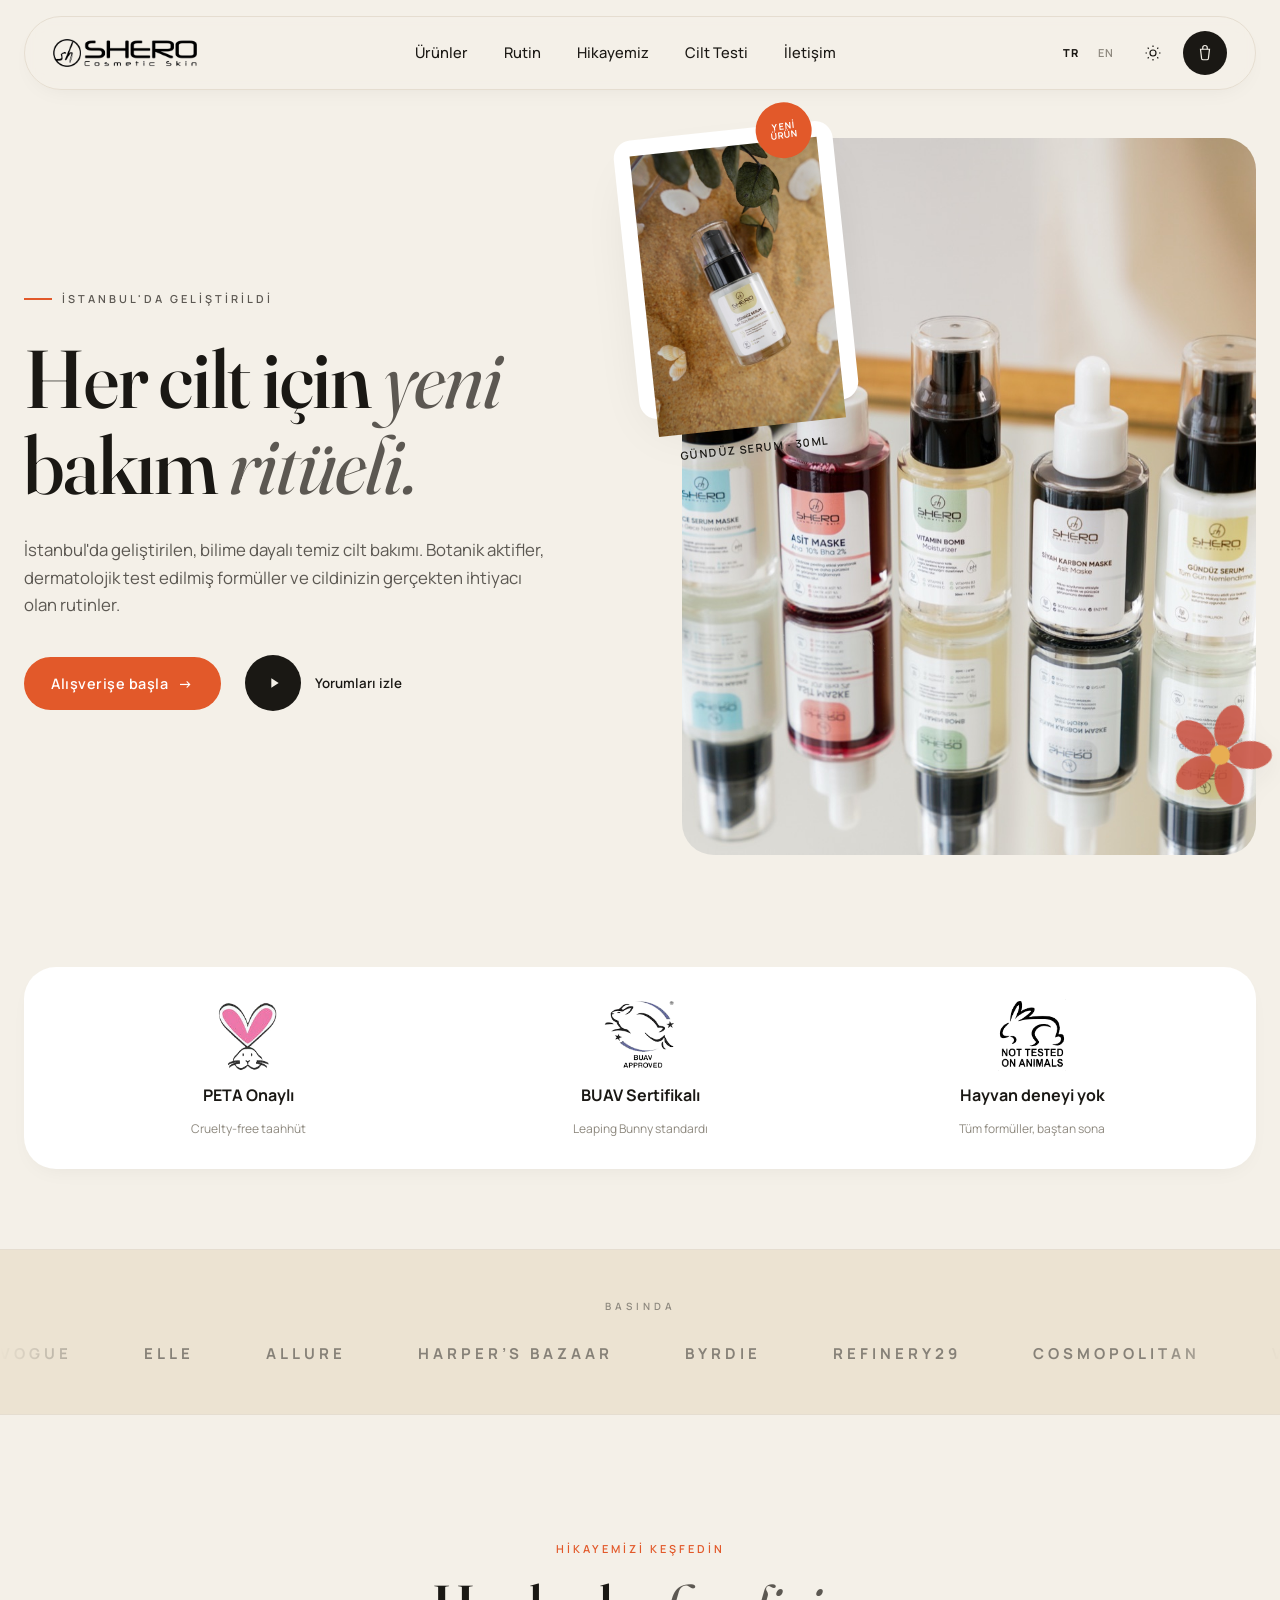
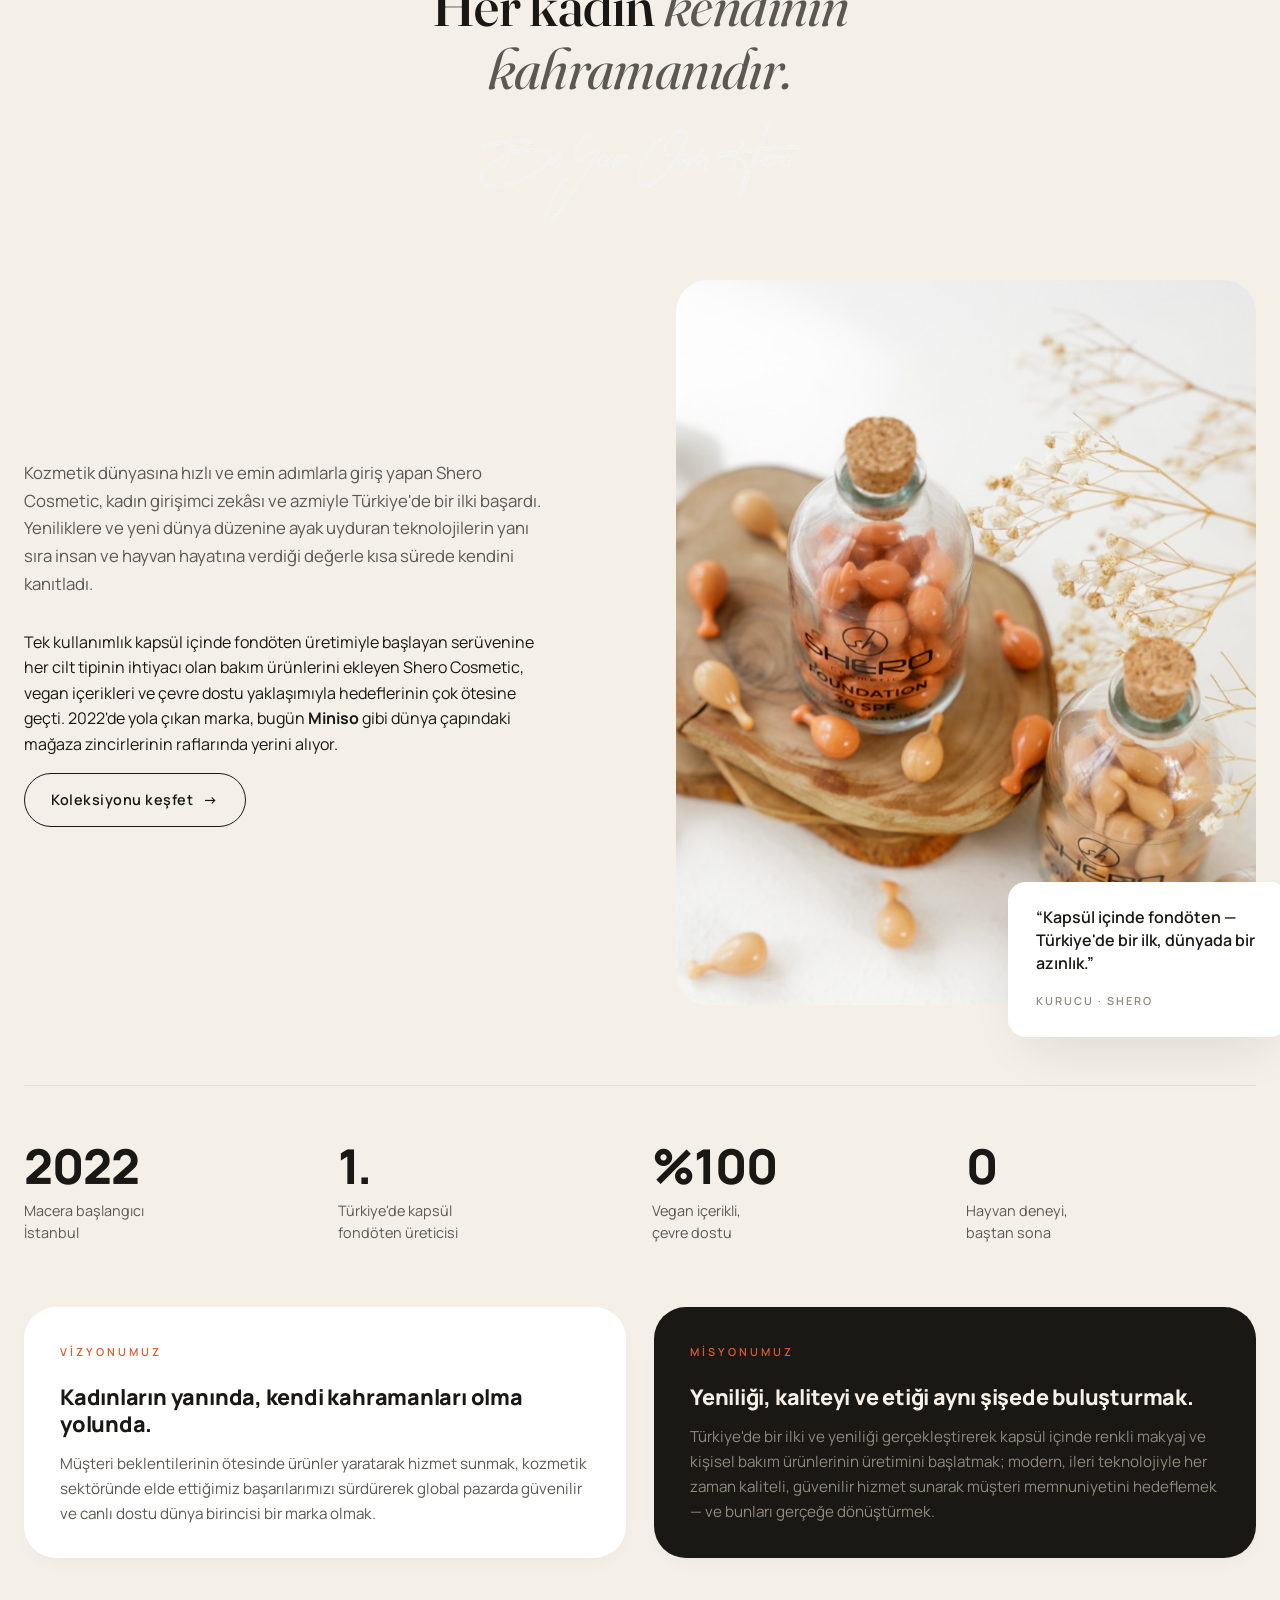
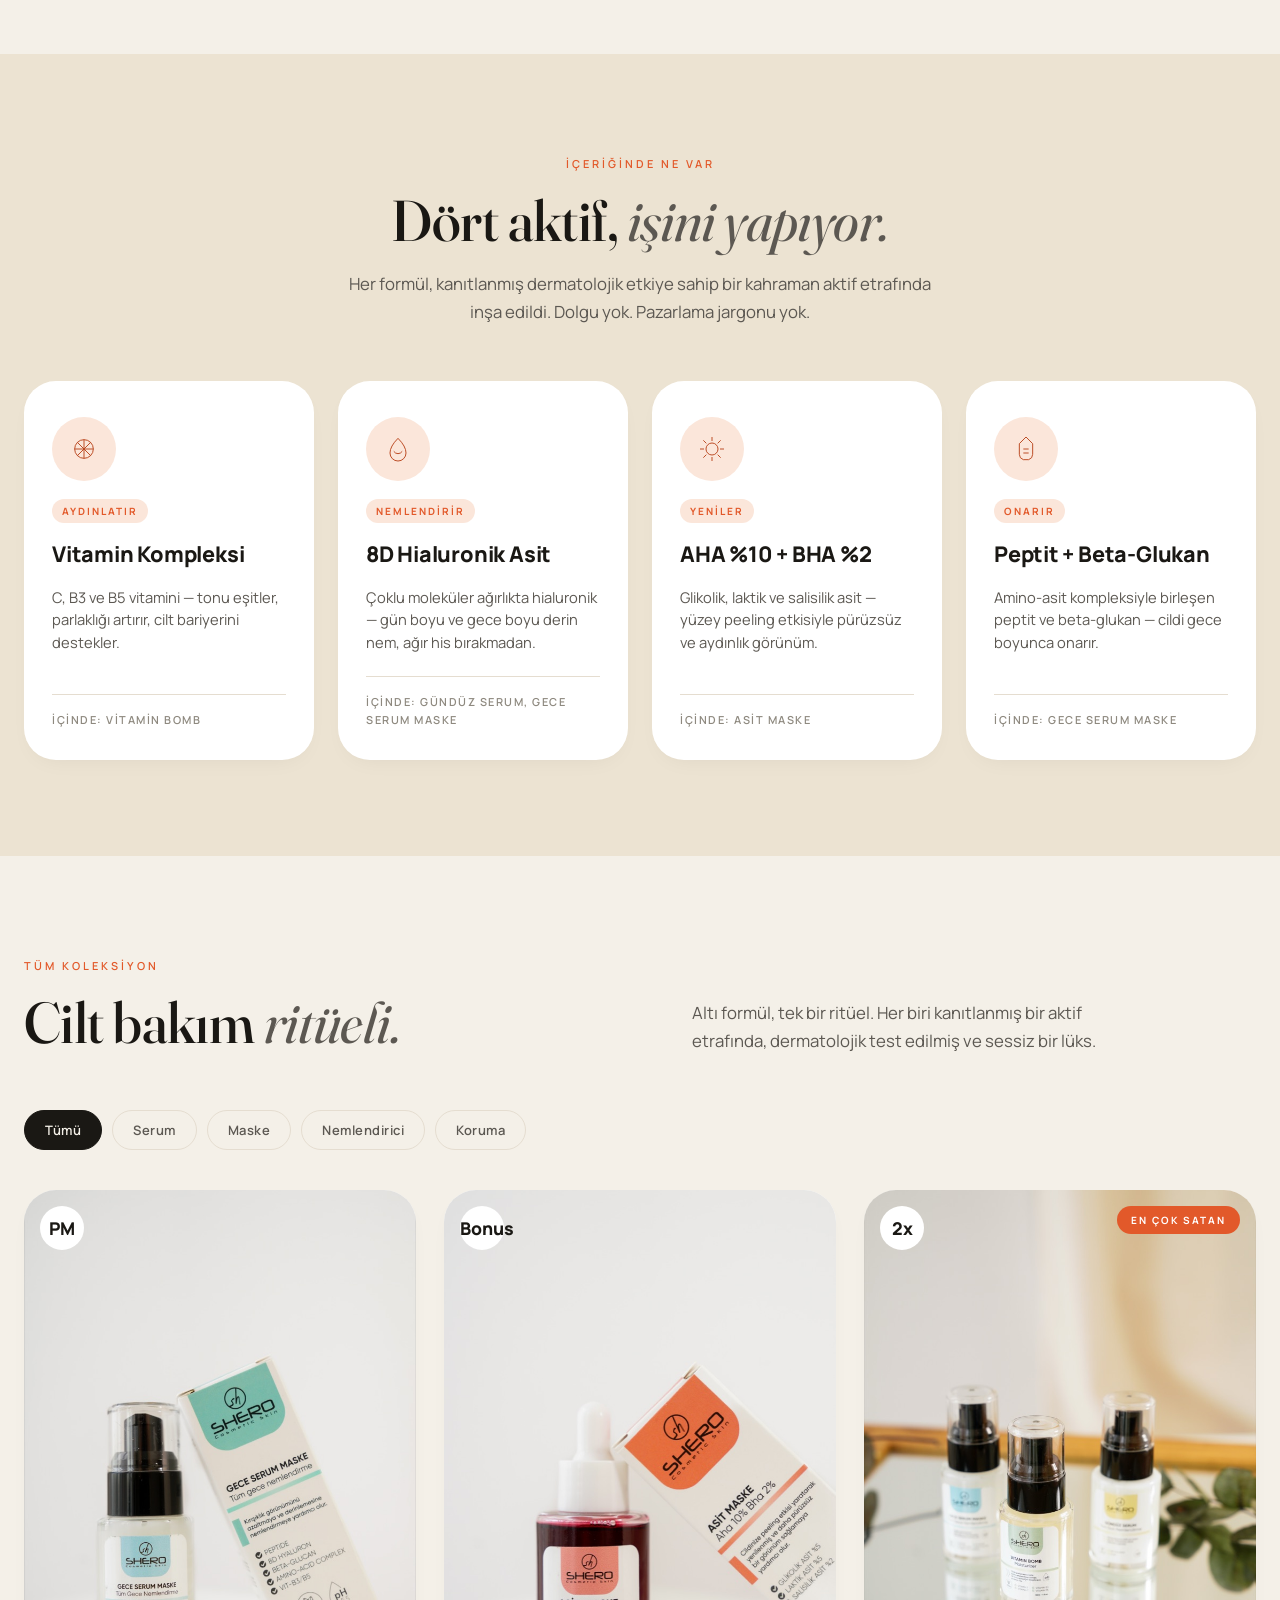
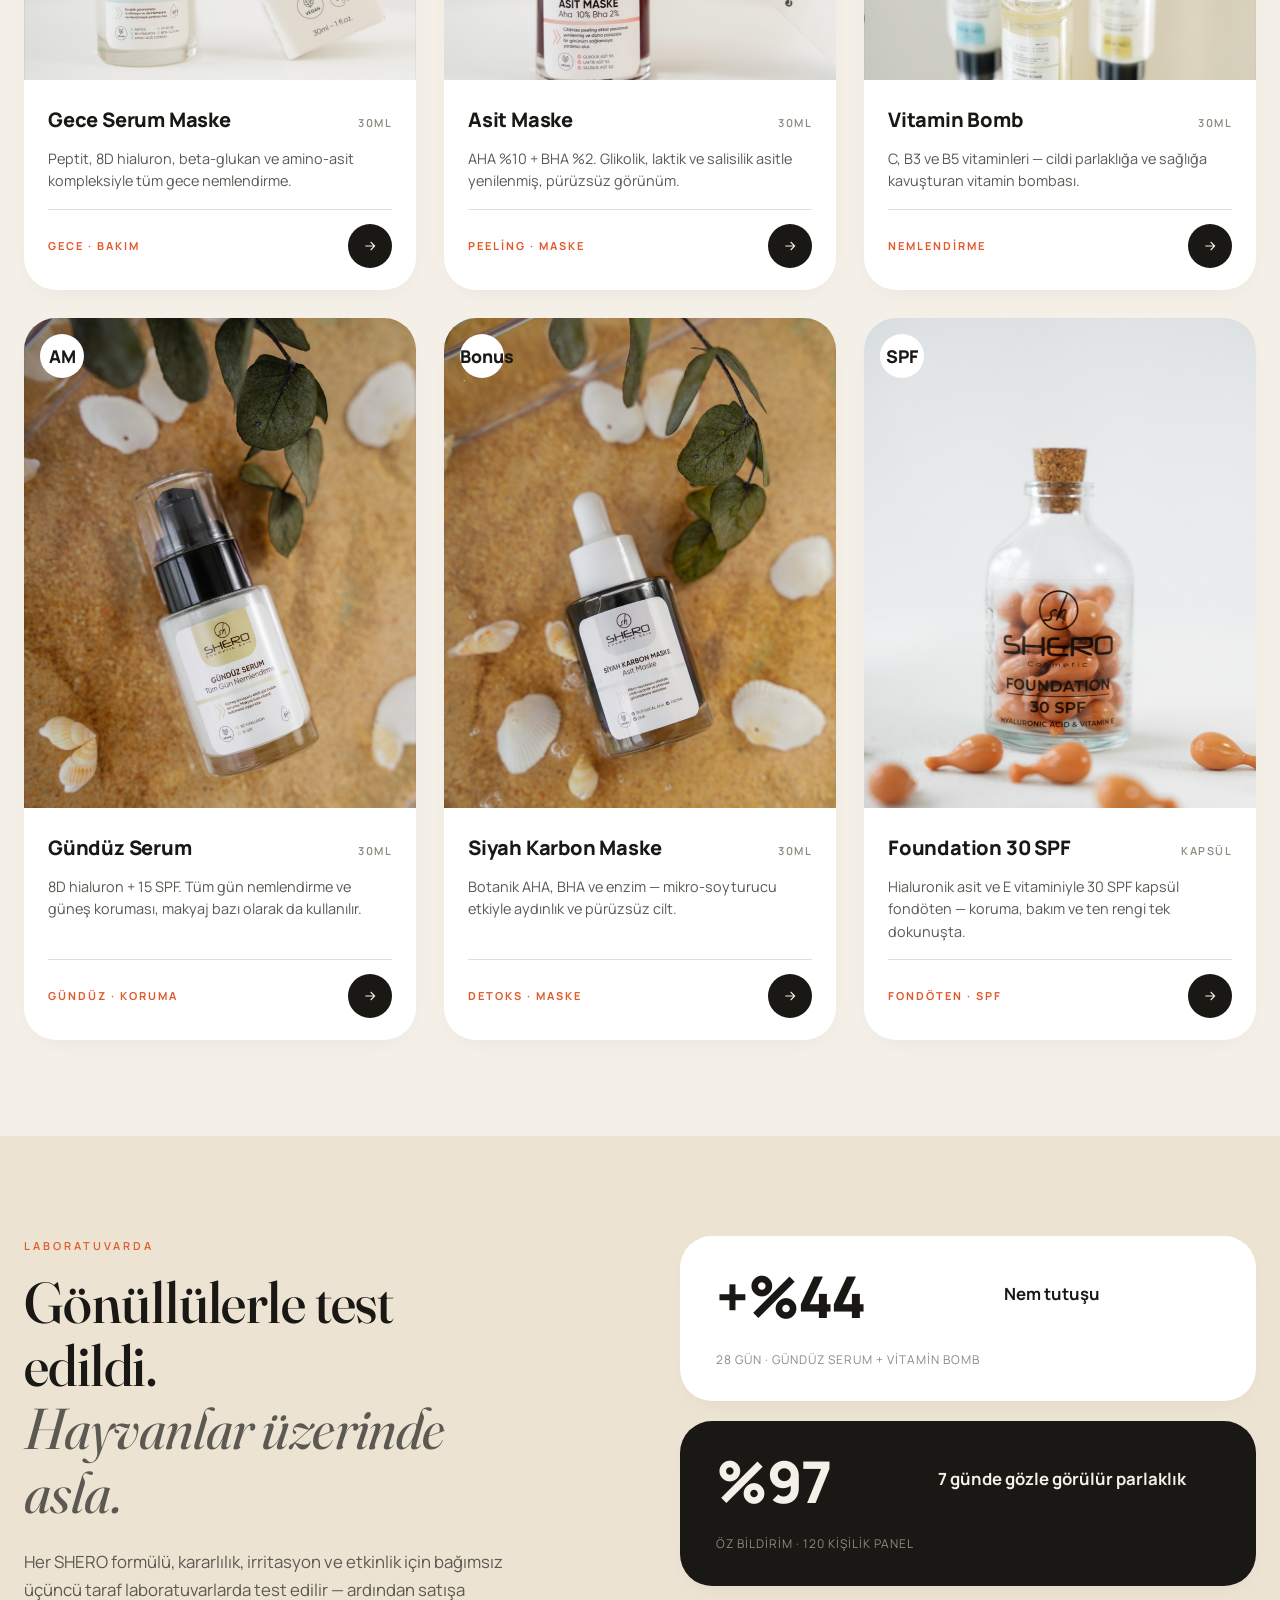
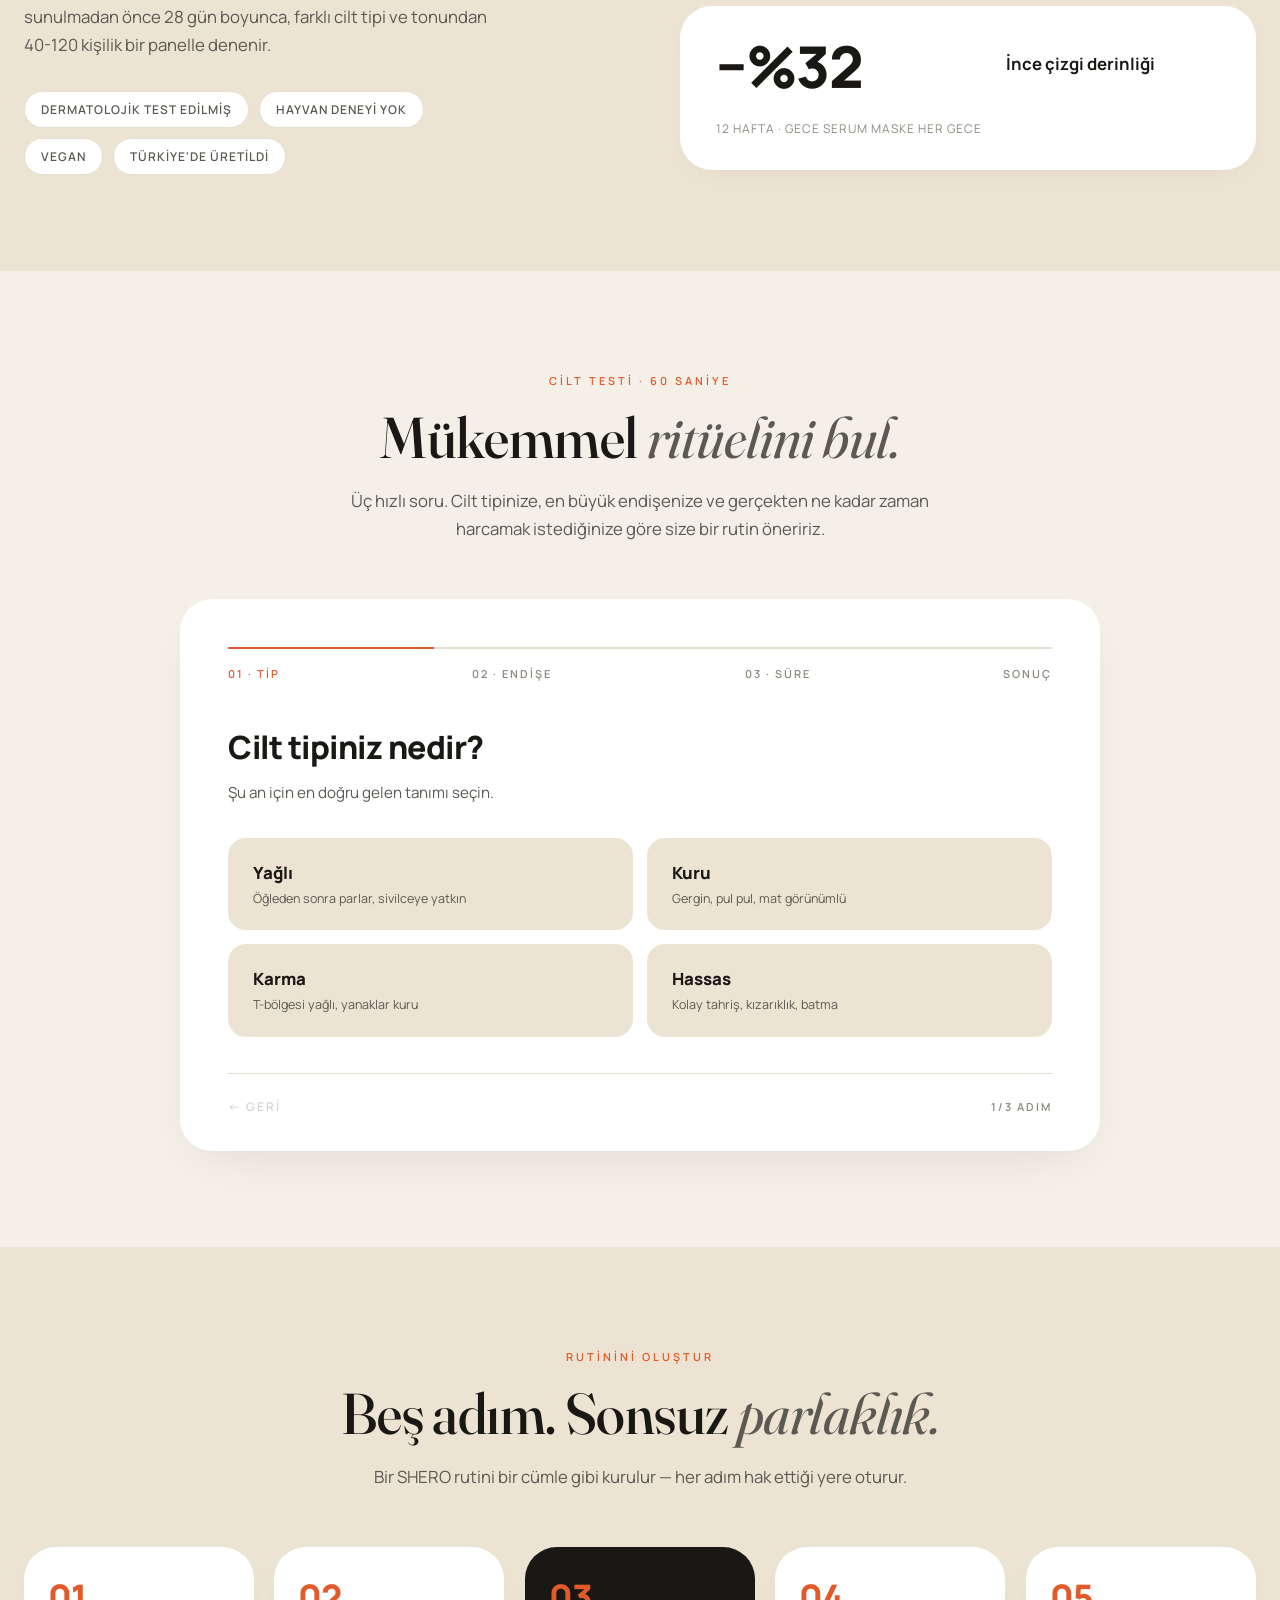
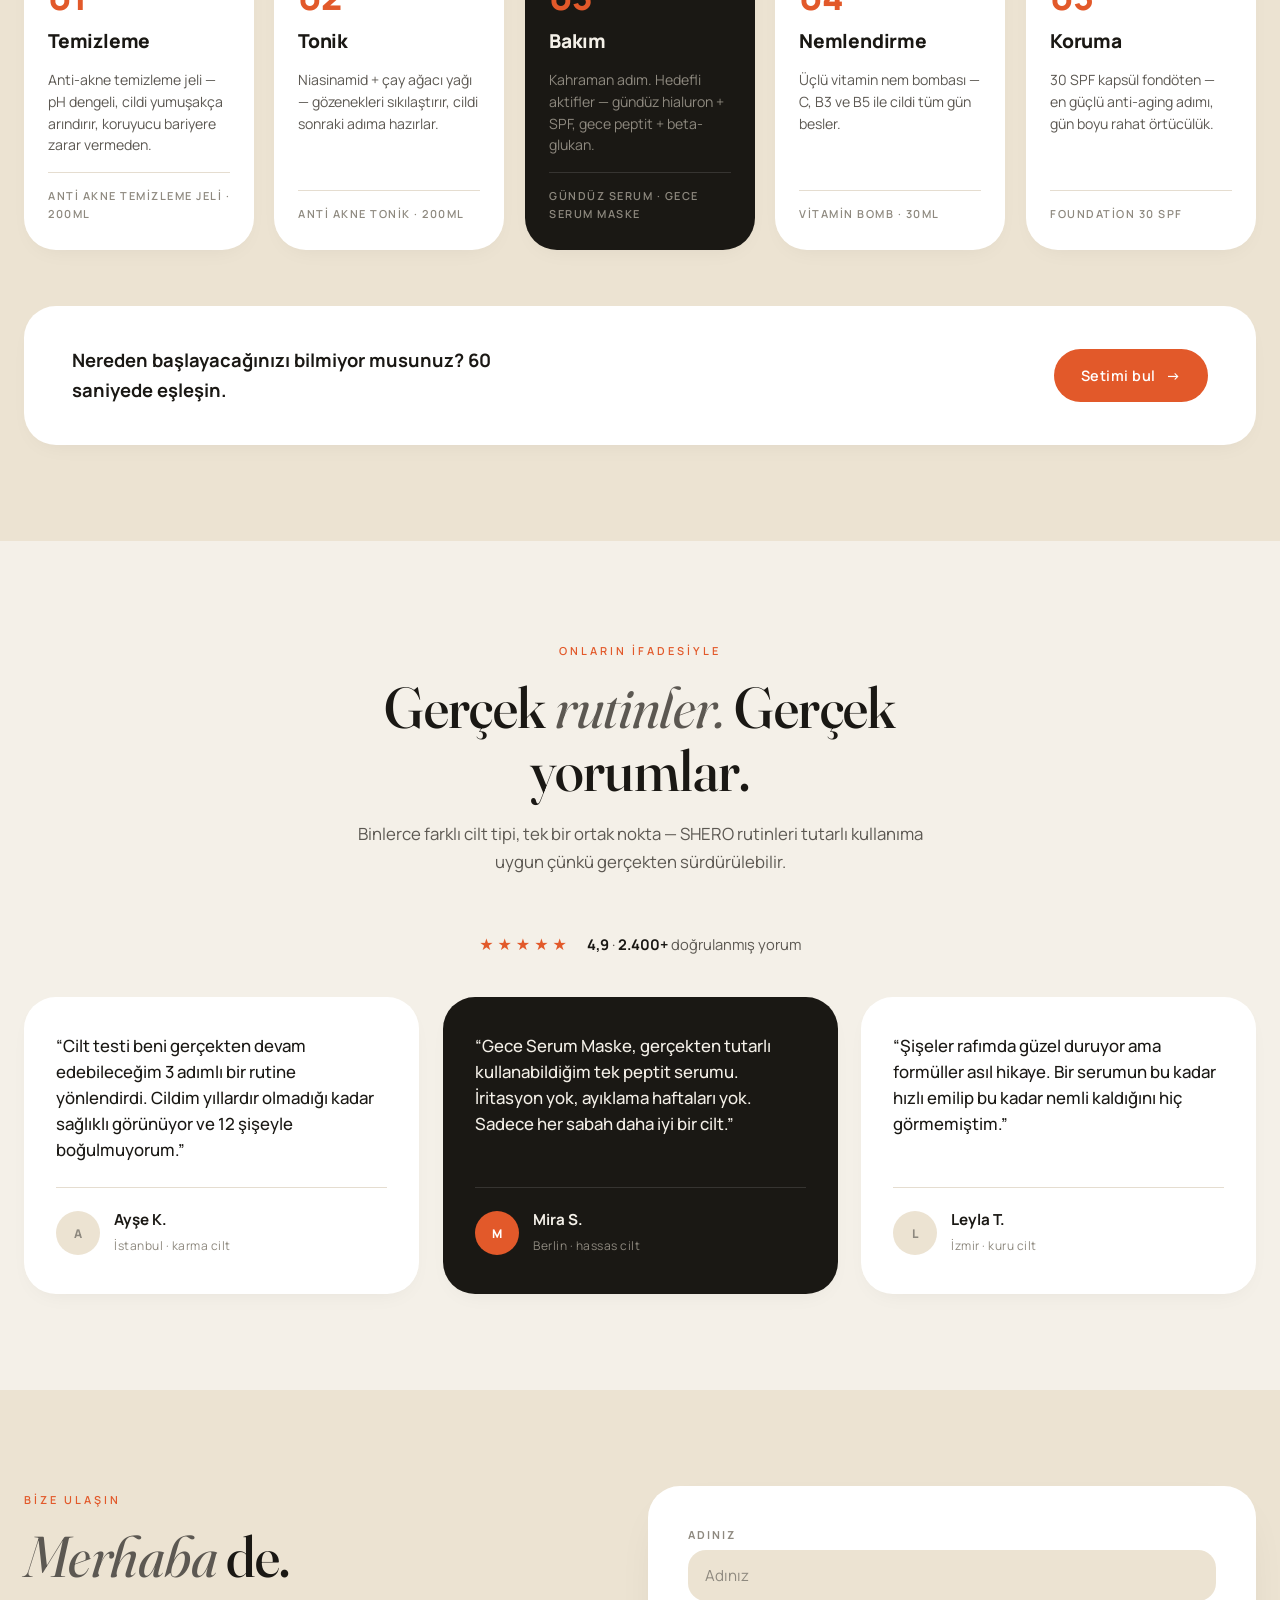
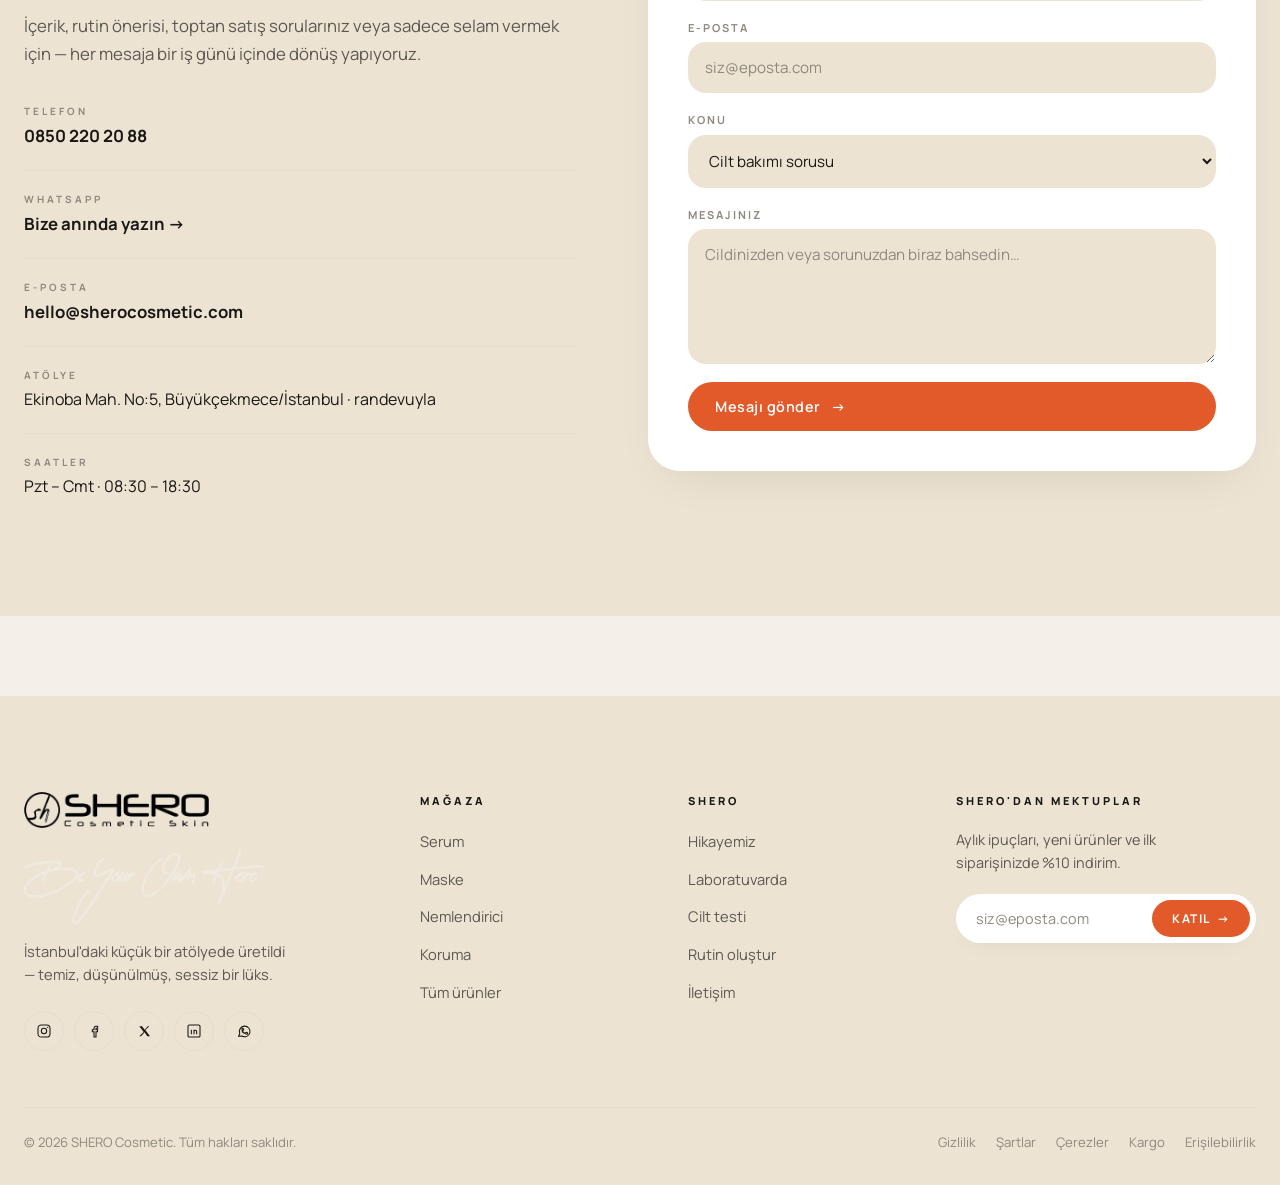
==== index.html @ 99aacba1 "Address + hours: Ekinoba Mah. studio, Mon–Sat 08:30–18:30 Owner supplied the real studio address and" ====
<!DOCTYPE html>
<html lang="tr">
<head>
<meta charset="UTF-8" />
<meta name="viewport" content="width=device-width, initial-scale=1.0" />
<meta name="theme-color" content="#F4F0E8" />
<title>SHERO Cosmetic — Her cilt için bakım ritüeli</title>
<meta name="description" content="SHERO Cosmetic — İstanbul'da geliştirilen, bilime dayalı temiz cilt bakımı. Botanik aktifler, dermatolojik test edilmiş formüller." />

<!-- Indexing — staging deploy is noindex. Flip to "index, follow, max-image-preview:large"
     when DNS for sherocosmetic.com points at a real deploy. -->
<meta name="robots" content="noindex, nofollow" />
<link rel="canonical" href="https://sherocosmetic.com/" />

<!-- Language alternates (ADR-0014) -->
<link rel="alternate" hreflang="tr"        href="https://sherocosmetic.com/" />
<link rel="alternate" hreflang="en"        href="https://sherocosmetic.com/en/" />
<link rel="alternate" hreflang="x-default" href="https://sherocosmetic.com/" />

<!-- Open Graph -->
<meta property="og:type" content="website" />
<meta property="og:site_name" content="SHERO Cosmetic" />
<meta property="og:title" content="SHERO Cosmetic — Her cilt için bakım ritüeli" />
<meta property="og:description" content="İstanbul'da geliştirilen, bilime dayalı temiz cilt bakımı. Botanik aktifler, dermatolojik test edilmiş formüller." />
<meta property="og:url" content="https://sherocosmetic.com/" />
<meta property="og:image" content="https://sherocosmetic.com/1200x630.png" />
<meta property="og:image:width" content="1200" />
<meta property="og:image:height" content="630" />
<meta property="og:image:alt" content="SHERO Cosmetic — Cilt bakım koleksiyonu" />
<meta property="og:locale" content="tr_TR" />
<meta property="og:locale:alternate" content="en_US" />

<!-- Twitter -->
<meta name="twitter:card" content="summary_large_image" />
<meta name="twitter:title" content="SHERO Cosmetic — Her cilt için bakım ritüeli" />
<meta name="twitter:description" content="İstanbul'da geliştirilen, bilime dayalı temiz cilt bakımı. Botanik aktifler, dermatolojik test edilmiş formüller." />
<meta name="twitter:image" content="https://sherocosmetic.com/1200x630.png" />
<meta name="twitter:image:alt" content="SHERO Cosmetic — Cilt bakım koleksiyonu" />

<!-- Structured data -->
<script type="application/ld+json">
{
  "@context": "https://schema.org",
  "@graph": [
    {
      "@type": "Organization",
      "@id": "https://sherocosmetic.com/#organization",
      "name": "SHERO COSMETIC",
      "url": "https://sherocosmetic.com/",
      "logo": "https://sherocosmetic.com/1200x630.png",
      "image": "https://sherocosmetic.com/1200x630.png",
      "description": "İstanbul'da geliştirilen, bilime dayalı temiz cilt bakımı. Botanik aktifler, dermatolojik test edilmiş formüller.",
      "email": "hello@sherocosmetic.com",
      "telephone": "+90-850-220-2088",
      "address": {
        "@type": "PostalAddress",
        "streetAddress": "Ekinoba Mah. No:5",
        "addressLocality": "Büyükçekmece",
        "addressRegion": "İstanbul",
        "addressCountry": "TR"
      },
      "openingHoursSpecification": {
        "@type": "OpeningHoursSpecification",
        "dayOfWeek": ["Monday","Tuesday","Wednesday","Thursday","Friday","Saturday"],
        "opens": "08:30",
        "closes": "18:30"
      },
      "sameAs": [
        "https://www.facebook.com/sherocosmetic",
        "https://twitter.com/sherocosmetic",
        "https://www.linkedin.com/company/sherocosmetic/",
        "https://www.instagram.com/sherocosmetic/"
      ]
    },
    {
      "@type": "WebSite",
      "@id": "https://sherocosmetic.com/#website",
      "url": "https://sherocosmetic.com/",
      "name": "SHERO Cosmetic",
      "description": "İstanbul'da geliştirilen, bilime dayalı temiz cilt bakımı.",
      "publisher": { "@id": "https://sherocosmetic.com/#organization" },
      "inLanguage": "tr"
    }
  ]
}
</script>

<!-- Apply persisted theme BEFORE the stylesheet so there's no flash. -->
<script>
(function () {
  try {
    var t = localStorage.getItem('shero-theme');
    if (t === 'dark' || t === 'light') {
      document.documentElement.setAttribute('data-theme', t);
    }
  } catch (e) {}
})();
</script>

<link rel="preconnect" href="https://fonts.googleapis.com" />
<link rel="preconnect" href="https://fonts.gstatic.com" crossorigin />
<link rel="preconnect" href="https://cdn.jsdelivr.net" crossorigin />
<link href="https://fonts.googleapis.com/css2?family=Fraunces:ital,opsz,wght@0,9..144,400..600;1,9..144,400..500&family=Manrope:wght@400;500;600;700;800&display=swap" rel="stylesheet" />
<link rel="stylesheet" href="styles.css" />
</head>
<body>

<!-- Screen-reader announcer -->
<div class="sr-only" aria-live="polite" aria-atomic="true" id="a11y-announcer"></div>

<!-- ============ HEADER ============ -->
<header class="site-header" id="siteHeader">
  <div class="site-header__inner">
    <a href="#hero" class="logo" aria-label="SHERO Cosmetic — Anasayfa">
      <img src="shero-black.png" alt="SHERO" class="logo__img" width="800" height="156" />
    </a>

    <nav class="nav" aria-label="Ana menü">
      <a href="#products">Ürünler</a>
      <a href="#routine">Rutin</a>
      <a href="#about">Hikayemiz</a>
      <a href="#quiz">Cilt Testi</a>
      <a href="#contact">İletişim</a>
    </nav>

    <div class="header__actions">
      <div class="lang-switch" role="group" aria-label="Dil seçimi">
        <a href="./" class="lang-switch__opt is-active" hreflang="tr" aria-current="true">TR</a>
        <a href="en/" class="lang-switch__opt" hreflang="en">EN</a>
      </div>
      <button class="icon-btn" id="themeToggle" aria-label="Temayı değiştir">
        <svg viewBox="0 0 24 24" fill="none" stroke="currentColor" aria-hidden="true">
          <circle cx="12" cy="12" r="4"/>
          <path d="M12 2v2M12 20v2M4.93 4.93l1.41 1.41M17.66 17.66l1.41 1.41M2 12h2M20 12h2M4.93 19.07l1.41-1.41M17.66 6.34l1.41-1.41"/>
        </svg>
      </button>
      <button class="icon-btn icon-btn--cart" aria-label="Sepet">
        <svg viewBox="0 0 24 24" fill="none" stroke="currentColor" aria-hidden="true">
          <path d="M6 7h12l-1.5 12.5a2 2 0 0 1-2 1.5h-5a2 2 0 0 1-2-1.5L6 7z"/>
          <path d="M9 7V5a3 3 0 0 1 6 0v2"/>
        </svg>
      </button>
      <button class="menu-btn" id="menuBtn" aria-label="Menü" aria-controls="mobileNav" aria-expanded="false">
        <span></span><span></span><span></span>
      </button>
    </div>
  </div>
</header>

<!-- ============ HERO ============ -->
<section class="hero" id="hero">
  <div class="container">
    <div class="hero__inner">
      <div class="hero__copy">
        <span class="hero__eyebrow">İstanbul'da geliştirildi</span>
        <h1 class="hero__title">
          Her cilt için <em>yeni</em><br/>
          bakım <em>ritüeli.</em>
        </h1>
        <p class="hero__lead">
          İstanbul'da geliştirilen, bilime dayalı temiz cilt bakımı.
          Botanik aktifler, dermatolojik test edilmiş formüller ve
          cildinizin gerçekten ihtiyacı olan rutinler.
        </p>
        <div class="hero__actions">
          <a class="btn btn--primary" href="#products" data-cta data-cta-campaign="hero" data-cta-content="alisverise-basla">
            Alışverişe başla <span class="arrow">→</span>
          </a>
          <button class="btn-play" type="button" aria-label="Yorumları izle">
            <span class="btn-play__circle" aria-hidden="true">
              <svg viewBox="0 0 24 24" fill="currentColor">
                <path d="M8 5v14l11-7z"/>
              </svg>
            </span>
            <span>Yorumları izle</span>
          </button>
        </div>
      </div>

      <div class="hero__visual">
        <!-- Featured-product overlay card. Real photo of Gündüz Serum on sand. -->
        <div class="hero__product">
          <div class="hero__product__badge" aria-hidden="true">Yeni<br/>Ürün</div>
          <div class="hero__product__image" data-asset="hero-product-cutout">
            <img src="assets/photos/hero-product-gunduz.jpg" alt="Gündüz Serum şişesi kum ve deniz kabukları üzerinde" />
          </div>
          <div class="hero__product__caption">Gündüz Serum · 30ml</div>
        </div>

        <!-- Main hero image — 5 product collection on mirror with eucalyptus. -->
        <div class="hero__image" data-asset="hero-main">
          <img src="assets/photos/hero-collection.jpg" alt="SHERO cilt bakım koleksiyonu — ayna üzerinde okaliptus dallarıyla" />
        </div>
      </div>

      <!-- Decoration slot — replace inline SVG with actual PNG cutout when ready. -->
      <div class="decor decor--bloom-right" aria-hidden="true" data-asset="decor-bloom">
        <svg viewBox="0 0 120 120" fill="none" xmlns="http://www.w3.org/2000/svg">
          <g transform="translate(60 60)">
            <ellipse cx="0" cy="-30" rx="14" ry="22" fill="var(--petal)" opacity="0.85" transform="rotate(0)"/>
            <ellipse cx="0" cy="-30" rx="14" ry="22" fill="var(--petal)" opacity="0.85" transform="rotate(72)"/>
            <ellipse cx="0" cy="-30" rx="14" ry="22" fill="var(--petal)" opacity="0.85" transform="rotate(144)"/>
            <ellipse cx="0" cy="-30" rx="14" ry="22" fill="var(--petal)" opacity="0.85" transform="rotate(216)"/>
            <ellipse cx="0" cy="-30" rx="14" ry="22" fill="var(--petal)" opacity="0.85" transform="rotate(288)"/>
            <circle cx="0" cy="0" r="10" fill="var(--bloom)"/>
          </g>
        </svg>
      </div>
    </div>
  </div>
</section>

<!-- ============ TRUST ROW ============ -->
<section class="trust-section">
  <div class="container">
    <div class="trust-row" aria-label="Sertifikalarımız">
      <div class="trust-item trust-item--badge">
        <img src="badges/PETAlogo.png" alt="PETA cruelty-free amblemi" class="trust-item__badge" />
        <span class="trust-item__label">PETA Onaylı</span>
        <span class="trust-item__hint">Cruelty-free taahhüt</span>
      </div>
      <div class="trust-item trust-item--badge">
        <img src="badges/buavlogo.png" alt="BUAV Approved Leaping Bunny amblemi" class="trust-item__badge" />
        <span class="trust-item__label">BUAV Sertifikalı</span>
        <span class="trust-item__hint">Leaping Bunny standardı</span>
      </div>
      <div class="trust-item trust-item--badge">
        <img src="badges/noanimaltest.png" alt="Hayvanlar üzerinde test edilmemiştir amblemi" class="trust-item__badge" />
        <span class="trust-item__label">Hayvan deneyi yok</span>
        <span class="trust-item__hint">Tüm formüller, baştan sona</span>
      </div>
    </div>
  </div>
</section>

<!-- ============ PRESS MARQUEE ============ -->
<section class="press" id="press" aria-label="Basında">
  <span class="press__label">Basında</span>
  <div class="press__viewport">
    <div class="press__track">
      <span class="press-logo">VOGUE</span>
      <span class="press-logo">ELLE</span>
      <span class="press-logo">ALLURE</span>
      <span class="press-logo">HARPER&rsquo;S BAZAAR</span>
      <span class="press-logo">BYRDIE</span>
      <span class="press-logo">REFINERY29</span>
      <span class="press-logo">COSMOPOLITAN</span>
      <!-- duplicate for seamless marquee loop -->
      <span class="press-logo" aria-hidden="true">VOGUE</span>
      <span class="press-logo" aria-hidden="true">ELLE</span>
      <span class="press-logo" aria-hidden="true">ALLURE</span>
      <span class="press-logo" aria-hidden="true">HARPER&rsquo;S BAZAAR</span>
      <span class="press-logo" aria-hidden="true">BYRDIE</span>
      <span class="press-logo" aria-hidden="true">REFINERY29</span>
      <span class="press-logo" aria-hidden="true">COSMOPOLITAN</span>
    </div>
  </div>
</section>

<!-- ============ ABOUT / BRAND STORY ============ -->
<section class="section about" id="about">
  <div class="container">
    <div class="section-head about__head" data-reveal>
      <span class="eyebrow">Hikayemizi Keşfedin</span>
      <h2 class="section-title">
        Her kadın <em>kendinin</em><br/>
        <em>kahramanıdır.</em>
      </h2>
      <img src="beyourownhero.png" alt="Be your own hero" class="about__signature" />
    </div>

    <div class="about__grid">
      <div class="about__copy" data-reveal>
        <p class="lead">
          Kozmetik dünyasına hızlı ve emin adımlarla giriş yapan
          Shero Cosmetic, kadın girişimci zekâsı ve azmiyle Türkiye'de
          bir ilki başardı. Yeniliklere ve yeni dünya düzenine ayak
          uyduran teknolojilerin yanı sıra insan ve hayvan hayatına
          verdiği değerle kısa sürede kendini kanıtladı.
        </p>
        <p>
          Tek kullanımlık kapsül içinde fondöten üretimiyle başlayan
          serüvenine her cilt tipinin ihtiyacı olan bakım ürünlerini
          ekleyen Shero Cosmetic, vegan içerikleri ve çevre dostu
          yaklaşımıyla hedeflerinin çok ötesine geçti. 2022'de yola
          çıkan marka, bugün <strong>Miniso</strong> gibi dünya
          çapındaki mağaza zincirlerinin raflarında yerini alıyor.
        </p>
        <a href="#products" class="btn btn--ghost">Koleksiyonu keşfet <span class="arrow">→</span></a>
      </div>

      <div class="about__visual" data-reveal>
        <div class="about__image" data-asset="about-atelier">
          <img src="assets/photos/about-atelier.jpg" alt="SHERO Foundation kapsüller — ahşap disk üzerinde, kuru çiçeklerle" />
        </div>
        <div class="about__quote">
          <p>&ldquo;Kapsül içinde fondöten &mdash; Türkiye'de bir ilk, dünyada bir azınlık.&rdquo;</p>
          <span class="about__quote__cite">Kurucu &middot; SHERO</span>
        </div>
      </div>
    </div>

    <div class="about__stats">
      <div class="about__stat">
        <strong>2022</strong>
        <span>Macera başlangıcı<br/>İstanbul</span>
      </div>
      <div class="about__stat">
        <strong>1.</strong>
        <span>Türkiye'de kapsül<br/>fondöten üreticisi</span>
      </div>
      <div class="about__stat">
        <strong>%100</strong>
        <span>Vegan içerikli,<br/>çevre dostu</span>
      </div>
      <div class="about__stat">
        <strong>0</strong>
        <span>Hayvan deneyi,<br/>baştan sona</span>
      </div>
    </div>

    <div class="about__values" data-reveal>
      <article class="value-card">
        <span class="eyebrow">Vizyonumuz</span>
        <h3>Kadınların yanında, kendi kahramanları olma yolunda.</h3>
        <p>Müşteri beklentilerinin ötesinde ürünler yaratarak hizmet sunmak, kozmetik sektöründe elde ettiğimiz başarılarımızı sürdürerek global pazarda güvenilir ve canlı dostu dünya birincisi bir marka olmak.</p>
      </article>
      <article class="value-card value-card--accent">
        <span class="eyebrow">Misyonumuz</span>
        <h3>Yeniliği, kaliteyi ve etiği aynı şişede buluşturmak.</h3>
        <p>Türkiye'de bir ilki ve yeniliği gerçekleştirerek kapsül içinde renkli makyaj ve kişisel bakım ürünlerinin üretimini başlatmak; modern, ileri teknolojiyle her zaman kaliteli, güvenilir hizmet sunarak müşteri memnuniyetini hedeflemek &mdash; ve bunları gerçeğe dönüştürmek.</p>
      </article>
    </div>
  </div>
</section>

<!-- ============ INGREDIENTS GRID ============ -->
<section class="section section--sand ingredients" id="ingredients">
  <div class="container">
    <div class="section-head">
      <span class="eyebrow">İçeriğinde ne var</span>
      <h2 class="section-title">Dört aktif, <em>işini yapıyor.</em></h2>
      <p class="lead">Her formül, kanıtlanmış dermatolojik etkiye sahip bir kahraman aktif etrafında inşa edildi. Dolgu yok. Pazarlama jargonu yok.</p>
    </div>

    <div class="ingredients__grid">
      <article class="ingredient" data-reveal>
        <div class="ingredient__icon" aria-hidden="true">
          <svg viewBox="0 0 48 48" fill="none" stroke="currentColor" stroke-width="1.4">
            <circle cx="24" cy="24" r="14"/>
            <path d="M24 10v28M10 24h28M14 14l20 20M34 14L14 34"/>
          </svg>
        </div>
        <span class="ingredient__chip">Aydınlatır</span>
        <h3>Vitamin Kompleksi</h3>
        <p>C, B3 ve B5 vitamini &mdash; tonu eşitler, parlaklığı artırır, cilt bariyerini destekler.</p>
        <span class="ingredient__where">İçinde: Vitamin Bomb</span>
      </article>

      <article class="ingredient" data-reveal>
        <div class="ingredient__icon" aria-hidden="true">
          <svg viewBox="0 0 48 48" fill="none" stroke="currentColor" stroke-width="1.4">
            <path d="M24 8 Q12 20 12 30 a12 12 0 0 0 24 0 Q36 20 24 8 Z"/>
            <path d="M18 28 Q20 31 24 31 Q28 31 30 28" stroke-linecap="round"/>
          </svg>
        </div>
        <span class="ingredient__chip">Nemlendirir</span>
        <h3>8D Hialuronik Asit</h3>
        <p>Çoklu moleküler ağırlıkta hialuronik &mdash; gün boyu ve gece boyu derin nem, ağır his bırakmadan.</p>
        <span class="ingredient__where">İçinde: Gündüz Serum, Gece Serum Maske</span>
      </article>

      <article class="ingredient" data-reveal>
        <div class="ingredient__icon" aria-hidden="true">
          <svg viewBox="0 0 48 48" fill="none" stroke="currentColor" stroke-width="1.4">
            <circle cx="24" cy="24" r="9"/>
            <path d="M24 6v6M24 36v6M6 24h6M36 24h6M11 11l4.5 4.5M32.5 32.5l4.5 4.5M37 11l-4.5 4.5M15.5 32.5L11 37"/>
          </svg>
        </div>
        <span class="ingredient__chip">Yeniler</span>
        <h3>AHA %10 + BHA %2</h3>
        <p>Glikolik, laktik ve salisilik asit &mdash; yüzey peeling etkisiyle pürüzsüz ve aydınlık görünüm.</p>
        <span class="ingredient__where">İçinde: Asit Maske</span>
      </article>

      <article class="ingredient" data-reveal>
        <div class="ingredient__icon" aria-hidden="true">
          <svg viewBox="0 0 48 48" fill="none" stroke="currentColor" stroke-width="1.4">
            <path d="M14 16 L24 6 L34 16 L34 32 Q34 38 28 40 L20 40 Q14 38 14 32 Z"/>
            <path d="M20 24 H28 M20 30 H28"/>
          </svg>
        </div>
        <span class="ingredient__chip">Onarır</span>
        <h3>Peptit + Beta-Glukan</h3>
        <p>Amino-asit kompleksiyle birleşen peptit ve beta-glukan &mdash; cildi gece boyunca onarır.</p>
        <span class="ingredient__where">İçinde: Gece Serum Maske</span>
      </article>
    </div>
  </div>
</section>

<!-- ============ FULL PRODUCT GRID ============ -->
<section class="section products" id="products">
  <div class="container">
    <div class="section-head section-head--split">
      <div>
        <span class="eyebrow">Tüm koleksiyon</span>
        <h2 class="section-title">Cilt bakım <em>ritüeli.</em></h2>
      </div>
      <p class="lead">Altı formül, tek bir ritüel. Her biri kanıtlanmış bir aktif etrafında, dermatolojik test edilmiş ve sessiz bir lüks.</p>
    </div>

    <div class="products__filters" role="tablist" aria-label="Ürün kategorileri">
      <button class="chip is-active" data-filter="all" role="tab" aria-selected="true">Tümü</button>
      <button class="chip" data-filter="serum" role="tab" aria-selected="false">Serum</button>
      <button class="chip" data-filter="maske" role="tab" aria-selected="false">Maske</button>
      <button class="chip" data-filter="nemlendirici" role="tab" aria-selected="false">Nemlendirici</button>
      <button class="chip" data-filter="koruma" role="tab" aria-selected="false">Koruma</button>
    </div>

    <div class="products__grid">
      <article class="product-card" data-category="serum" data-reveal>
        <div class="product-card__image" data-asset="product-gece-serum-maske">
          <span class="product-card__step">PM</span>
          <img src="assets/photos/product-gece-serum-maske.jpg" alt="Gece Serum Maske şişesi ve kutusu" />
        </div>
        <div class="product-card__body">
          <div class="product-card__head">
            <h3>Gece Serum Maske</h3>
            <span class="product-card__size">30ml</span>
          </div>
          <p>Peptit, 8D hialuron, beta-glukan ve amino-asit kompleksiyle tüm gece nemlendirme.</p>
          <div class="product-card__foot">
            <span class="product-card__price">Gece · Bakım</span>
            <a href="#" class="product-card__cta" data-cta data-cta-campaign="products" data-cta-content="gece-serum-maske" aria-label="Gece Serum Maske al">
              <svg viewBox="0 0 24 24" fill="none" stroke="currentColor" stroke-width="1.6" aria-hidden="true"><path d="M5 12h14M13 6l6 6-6 6"/></svg>
            </a>
          </div>
        </div>
      </article>

      <article class="product-card" data-category="maske" data-reveal>
        <div class="product-card__image" data-asset="product-asit-maske">
          <span class="product-card__step">Bonus</span>
          <img src="assets/photos/product-asit-maske.jpg" alt="Asit Maske şişesi ve kutusu" />
        </div>
        <div class="product-card__body">
          <div class="product-card__head">
            <h3>Asit Maske</h3>
            <span class="product-card__size">30ml</span>
          </div>
          <p>AHA %10 + BHA %2. Glikolik, laktik ve salisilik asitle yenilenmiş, pürüzsüz görünüm.</p>
          <div class="product-card__foot">
            <span class="product-card__price">Peeling · Maske</span>
            <a href="#" class="product-card__cta" data-cta data-cta-campaign="products" data-cta-content="asit-maske" aria-label="Asit Maske al">
              <svg viewBox="0 0 24 24" fill="none" stroke="currentColor" stroke-width="1.6" aria-hidden="true"><path d="M5 12h14M13 6l6 6-6 6"/></svg>
            </a>
          </div>
        </div>
      </article>

      <article class="product-card product-card--feature" data-category="nemlendirici" data-reveal>
        <div class="product-card__image" data-asset="product-vitamin-bomb">
          <span class="product-card__badge">En çok satan</span>
          <span class="product-card__step">2x</span>
          <img src="assets/photos/product-vitamin-bomb.jpg" alt="Vitamin Bomb nemlendirici şişesi, ayna üzerinde okaliptus ile" />
        </div>
        <div class="product-card__body">
          <div class="product-card__head">
            <h3>Vitamin Bomb</h3>
            <span class="product-card__size">30ml</span>
          </div>
          <p>C, B3 ve B5 vitaminleri &mdash; cildi parlaklığa ve sağlığa kavuşturan vitamin bombası.</p>
          <div class="product-card__foot">
            <span class="product-card__price">Nemlendirme</span>
            <a href="#" class="product-card__cta" data-cta data-cta-campaign="products" data-cta-content="vitamin-bomb" aria-label="Vitamin Bomb al">
              <svg viewBox="0 0 24 24" fill="none" stroke="currentColor" stroke-width="1.6" aria-hidden="true"><path d="M5 12h14M13 6l6 6-6 6"/></svg>
            </a>
          </div>
        </div>
      </article>

      <article class="product-card" data-category="serum" data-reveal>
        <div class="product-card__image" data-asset="product-gunduz-serum">
          <span class="product-card__step">AM</span>
          <img src="assets/photos/product-gunduz-serum.jpg" alt="Gündüz Serum şişesi kum ve deniz kabukları üzerinde" />
        </div>
        <div class="product-card__body">
          <div class="product-card__head">
            <h3>Gündüz Serum</h3>
            <span class="product-card__size">30ml</span>
          </div>
          <p>8D hialuron + 15 SPF. Tüm gün nemlendirme ve güneş koruması, makyaj bazı olarak da kullanılır.</p>
          <div class="product-card__foot">
            <span class="product-card__price">Gündüz · Koruma</span>
            <a href="#" class="product-card__cta" data-cta data-cta-campaign="products" data-cta-content="gunduz-serum" aria-label="Gündüz Serum al">
              <svg viewBox="0 0 24 24" fill="none" stroke="currentColor" stroke-width="1.6" aria-hidden="true"><path d="M5 12h14M13 6l6 6-6 6"/></svg>
            </a>
          </div>
        </div>
      </article>

      <article class="product-card" data-category="maske" data-reveal>
        <div class="product-card__image" data-asset="product-siyah-karbon-maske">
          <span class="product-card__step">Bonus</span>
          <img src="assets/photos/product-siyah-karbon-maske.jpg" alt="Siyah Karbon Maske şişesi kum ve deniz kabukları üzerinde" />
        </div>
        <div class="product-card__body">
          <div class="product-card__head">
            <h3>Siyah Karbon Maske</h3>
            <span class="product-card__size">30ml</span>
          </div>
          <p>Botanik AHA, BHA ve enzim &mdash; mikro-soyturucu etkiyle aydınlık ve pürüzsüz cilt.</p>
          <div class="product-card__foot">
            <span class="product-card__price">Detoks · Maske</span>
            <a href="#" class="product-card__cta" data-cta data-cta-campaign="products" data-cta-content="siyah-karbon-maske" aria-label="Siyah Karbon Maske al">
              <svg viewBox="0 0 24 24" fill="none" stroke="currentColor" stroke-width="1.6" aria-hidden="true"><path d="M5 12h14M13 6l6 6-6 6"/></svg>
            </a>
          </div>
        </div>
      </article>

      <article class="product-card" data-category="koruma" data-reveal>
        <div class="product-card__image" data-asset="product-foundation">
          <span class="product-card__step">SPF</span>
          <img src="assets/photos/product-foundation.jpg" alt="SHERO Foundation 30 SPF kapsüllü mantar tıpalı şişe" />
        </div>
        <div class="product-card__body">
          <div class="product-card__head">
            <h3>Foundation 30 SPF</h3>
            <span class="product-card__size">Kapsül</span>
          </div>
          <p>Hialuronik asit ve E vitaminiyle 30 SPF kapsül fondöten &mdash; koruma, bakım ve ten rengi tek dokunuşta.</p>
          <div class="product-card__foot">
            <span class="product-card__price">Fondöten · SPF</span>
            <a href="#" class="product-card__cta" data-cta data-cta-campaign="products" data-cta-content="foundation" aria-label="Foundation 30 SPF al">
              <svg viewBox="0 0 24 24" fill="none" stroke="currentColor" stroke-width="1.6" aria-hidden="true"><path d="M5 12h14M13 6l6 6-6 6"/></svg>
            </a>
          </div>
        </div>
      </article>
    </div>
  </div>
</section>

<!-- ============ LAB / CLINICAL RESULTS ============ -->
<section class="section section--sand lab" id="lab">
  <div class="container">
    <div class="lab__grid">
      <div class="lab__copy" data-reveal>
        <span class="eyebrow">Laboratuvarda</span>
        <h2 class="section-title">
          Gönüllülerle test edildi.<br/>
          <em>Hayvanlar üzerinde asla.</em>
        </h2>
        <p class="lead">
          Her SHERO formülü, kararlılık, irritasyon ve etkinlik için
          bağımsız üçüncü taraf laboratuvarlarda test edilir &mdash;
          ardından satışa sunulmadan önce 28 gün boyunca, farklı cilt
          tipi ve tonundan 40-120 kişilik bir panelle denenir.
        </p>
        <div class="lab__certs">
          <span class="pill">Dermatolojik test edilmiş</span>
          <span class="pill">Hayvan deneyi yok</span>
          <span class="pill">Vegan</span>
          <span class="pill">Türkiye'de üretildi</span>
        </div>
      </div>

      <div class="lab__results" data-reveal>
        <article class="lab__result">
          <strong>+%44</strong>
          <span class="lab__metric">Nem tutuşu</span>
          <span class="lab__note">28 gün · Gündüz Serum + Vitamin Bomb</span>
        </article>
        <article class="lab__result lab__result--accent">
          <strong>%97</strong>
          <span class="lab__metric">7 günde gözle görülür parlaklık</span>
          <span class="lab__note">Öz bildirim · 120 kişilik panel</span>
        </article>
        <article class="lab__result">
          <strong>&minus;%32</strong>
          <span class="lab__metric">İnce çizgi derinliği</span>
          <span class="lab__note">12 hafta · Gece Serum Maske her gece</span>
        </article>
      </div>
    </div>
  </div>
</section>

<!-- ============ SKIN QUIZ ============ -->
<section class="section quiz" id="quiz">
  <div class="container">
    <div class="section-head">
      <span class="eyebrow">Cilt testi · 60 saniye</span>
      <h2 class="section-title">Mükemmel <em>ritüelini bul.</em></h2>
      <p class="lead">Üç hızlı soru. Cilt tipinize, en büyük endişenize ve gerçekten ne kadar zaman harcamak istediğinize göre size bir rutin öneririz.</p>
    </div>

    <div class="quiz__card" id="quizCard">
      <header class="quiz__head">
        <div class="quiz__progress" aria-hidden="true">
          <span class="quiz__progress-fill" id="quizProgress" style="width: 25%"></span>
        </div>
        <ol class="quiz__steps">
          <li class="is-active">01 &middot; Tip</li>
          <li>02 &middot; Endişe</li>
          <li>03 &middot; Süre</li>
          <li>Sonuç</li>
        </ol>
      </header>

      <!-- Step 1 -->
      <div class="quiz-step is-active" data-step="0">
        <h3 tabindex="-1">Cilt tipiniz nedir?</h3>
        <p class="quiz-help">Şu an için en doğru gelen tanımı seçin.</p>
        <div class="quiz-options quiz-options--4">
          <button class="quiz-option" data-q="type" data-v="oily" type="button"><strong>Yağlı</strong><em>Öğleden sonra parlar, sivilceye yatkın</em></button>
          <button class="quiz-option" data-q="type" data-v="dry" type="button"><strong>Kuru</strong><em>Gergin, pul pul, mat görünümlü</em></button>
          <button class="quiz-option" data-q="type" data-v="combo" type="button"><strong>Karma</strong><em>T-bölgesi yağlı, yanaklar kuru</em></button>
          <button class="quiz-option" data-q="type" data-v="sensitive" type="button"><strong>Hassas</strong><em>Kolay tahriş, kızarıklık, batma</em></button>
        </div>
      </div>

      <!-- Step 2 -->
      <div class="quiz-step" data-step="1">
        <h3 tabindex="-1">En büyük endişeniz nedir?</h3>
        <p class="quiz-help">Görmek istediğiniz değişimi seçin.</p>
        <div class="quiz-options quiz-options--4">
          <button class="quiz-option" data-q="concern" data-v="dullness" type="button"><strong>Matlık</strong><em>Parlaklığımı geri istiyorum</em></button>
          <button class="quiz-option" data-q="concern" data-v="aging" type="button"><strong>İnce çizgiler</strong><em>Yumuşat ve sıkılaştır</em></button>
          <button class="quiz-option" data-q="concern" data-v="acne" type="button"><strong>Sivilceler</strong><em>Daha temiz, sakin cilt</em></button>
          <button class="quiz-option" data-q="concern" data-v="hydration" type="button"><strong>Nem</strong><em>Dolgun, taze ve rahat</em></button>
        </div>
      </div>

      <!-- Step 3 -->
      <div class="quiz-step" data-step="2">
        <h3 tabindex="-1">Ne kadar vaktiniz var?</h3>
        <p class="quiz-help">Dürüst olun &mdash; ona göre öneririz.</p>
        <div class="quiz-options quiz-options--3">
          <button class="quiz-option" data-q="time" data-v="quick" type="button"><strong>Hızlı</strong><em>3 adım &middot; 2 dakikadan az</em></button>
          <button class="quiz-option" data-q="time" data-v="balanced" type="button"><strong>Dengeli</strong><em>5 adım &middot; 5 dakika</em></button>
          <button class="quiz-option" data-q="time" data-v="ritual" type="button"><strong>Tam ritüel</strong><em>7+ adım &middot; Bunu seviyorum</em></button>
        </div>
      </div>

      <!-- Result -->
      <div class="quiz-step quiz-result" data-step="3">
        <span class="result-tag">Sizin rutininiz</span>
        <h3 id="resultTitle" tabindex="-1">Parlaklık Ritüeli</h3>
        <p id="resultDesc" class="result-desc">Doğal parlaklığınızı geri getirmek için tasarlanmış, nazik, günlük kullanım için dengeli bir ritüel.</p>
        <div class="result-products" id="resultProducts"></div>
        <div class="quiz-actions">
          <a class="btn btn--primary" href="#routine" data-cta data-cta-campaign="quiz-result" data-cta-content="rutinimi-olustur">Rutinimi oluştur<span class="arrow">&rarr;</span></a>
          <button class="btn btn--ghost" id="quizRestart" type="button">Testi yeniden başlat</button>
        </div>
      </div>

      <div class="quiz-nav">
        <button class="quiz-back" id="quizBack" type="button" disabled>&larr; Geri</button>
        <span class="quiz-counter" id="quizCounter">1/3 adım</span>
      </div>
    </div>
  </div>
</section>

<!-- ============ BUILD MY ROUTINE ============ -->
<section class="section section--sand routine" id="routine">
  <div class="container">
    <div class="section-head">
      <span class="eyebrow">Rutinini oluştur</span>
      <h2 class="section-title">Beş adım. Sonsuz <em>parlaklık.</em></h2>
      <p class="lead">Bir SHERO rutini bir cümle gibi kurulur &mdash; her adım hak ettiği yere oturur.</p>
    </div>

    <div class="routine__steps">
      <article class="routine-step" data-reveal>
        <div class="routine-step__num">01</div>
        <h3>Temizleme</h3>
        <p>Anti-akne temizleme jeli &mdash; pH dengeli, cildi yumuşakça arındırır, koruyucu bariyere zarar vermeden.</p>
        <span class="routine-step__product">Anti Akne Temizleme Jeli &middot; 200ml</span>
      </article>

      <article class="routine-step" data-reveal>
        <div class="routine-step__num">02</div>
        <h3>Tonik</h3>
        <p>Niasinamid + çay ağacı yağı &mdash; gözenekleri sıkılaştırır, cildi sonraki adıma hazırlar.</p>
        <span class="routine-step__product">Anti Akne Tonik &middot; 200ml</span>
      </article>

      <article class="routine-step routine-step--feature" data-reveal>
        <div class="routine-step__num">03</div>
        <h3>Bakım</h3>
        <p>Kahraman adım. Hedefli aktifler &mdash; gündüz hialuron + SPF, gece peptit + beta-glukan.</p>
        <span class="routine-step__product">Gündüz Serum &middot; Gece Serum Maske</span>
      </article>

      <article class="routine-step" data-reveal>
        <div class="routine-step__num">04</div>
        <h3>Nemlendirme</h3>
        <p>Üçlü vitamin nem bombası &mdash; C, B3 ve B5 ile cildi tüm gün besler.</p>
        <span class="routine-step__product">Vitamin Bomb &middot; 30ml</span>
      </article>

      <article class="routine-step" data-reveal>
        <div class="routine-step__num">05</div>
        <h3>Koruma</h3>
        <p>30 SPF kapsül fondöten &mdash; en güçlü anti-aging adımı, gün boyu rahat örtücülük.</p>
        <span class="routine-step__product">Foundation 30 SPF</span>
      </article>
    </div>

    <div class="routine__cta">
      <p>Nereden başlayacağınızı bilmiyor musunuz? 60 saniyede eşleşin.</p>
      <a href="#quiz" class="btn btn--primary" data-cta data-cta-campaign="routine" data-cta-content="setimi-bul">Setimi bul <span class="arrow">&rarr;</span></a>
    </div>
  </div>
</section>

<!-- ============ TESTIMONIALS ============ -->
<section class="section testimonials" id="testimonials">
  <div class="container">
    <div class="section-head">
      <span class="eyebrow">Onların ifadesiyle</span>
      <h2 class="section-title">Gerçek <em>rutinler.</em> Gerçek yorumlar.</h2>
      <p class="lead">Binlerce farklı cilt tipi, tek bir ortak nokta &mdash; SHERO rutinleri tutarlı kullanıma uygun çünkü gerçekten sürdürülebilir.</p>
    </div>

    <div class="testimonials__rating">
      <span class="testimonials__stars" aria-label="5 üzerinden 4,9 puan">&#9733;&#9733;&#9733;&#9733;&#9733;</span>
      <span><strong>4,9</strong> &middot; <strong>2.400+</strong> doğrulanmış yorum</span>
    </div>

    <div class="testimonials__grid">
      <article class="testimonial" data-reveal>
        <p>&ldquo;Cilt testi beni gerçekten devam edebileceğim 3 adımlı bir rutine yönlendirdi. Cildim yıllardır olmadığı kadar sağlıklı görünüyor ve 12 şişeyle boğulmuyorum.&rdquo;</p>
        <footer>
          <span class="testimonial__avatar" aria-hidden="true">A</span>
          <div>
            <strong>Ay&scedil;e K.</strong>
            <span>İstanbul &middot; karma cilt</span>
          </div>
        </footer>
      </article>

      <article class="testimonial testimonial--feature" data-reveal>
        <p>&ldquo;Gece Serum Maske, gerçekten tutarlı kullanabildiğim tek peptit serumu. İritasyon yok, ayıklama haftaları yok. Sadece her sabah daha iyi bir cilt.&rdquo;</p>
        <footer>
          <span class="testimonial__avatar" aria-hidden="true">M</span>
          <div>
            <strong>Mira S.</strong>
            <span>Berlin &middot; hassas cilt</span>
          </div>
        </footer>
      </article>

      <article class="testimonial" data-reveal>
        <p>&ldquo;Şişeler rafımda güzel duruyor ama formüller asıl hikaye. Bir serumun bu kadar hızlı emilip bu kadar nemli kaldığını hiç görmemiştim.&rdquo;</p>
        <footer>
          <span class="testimonial__avatar" aria-hidden="true">L</span>
          <div>
            <strong>Leyla T.</strong>
            <span>İzmir &middot; kuru cilt</span>
          </div>
        </footer>
      </article>
    </div>
  </div>
</section>

<!-- ============ CONTACT ============ -->
<section class="section section--sand contact" id="contact">
  <div class="container">
    <div class="contact__grid">
      <div class="contact__intro" data-reveal>
        <span class="eyebrow">Bize ulaşın</span>
        <h2 class="section-title"><em>Merhaba</em> de.</h2>
        <p class="lead">İçerik, rutin önerisi, toptan satış sorularınız veya sadece selam vermek için &mdash; her mesaja bir iş günü içinde dönüş yapıyoruz.</p>

        <ul class="contact__info">
          <li>
            <span class="contact__info__label">Telefon</span>
            <a href="tel:+908502202088">0850 220 20 88</a>
          </li>
          <li>
            <span class="contact__info__label">WhatsApp</span>
            <a href="https://api.whatsapp.com/send?phone=905452731530&amp;text=Merhaba,%20%C3%BCr%C3%BCnleriniz%20hakk%C4%B1nda%20bilgi%20almak%20istiyorum." target="_blank" rel="noopener">Bize anında yazın &rarr;</a>
          </li>
          <li>
            <span class="contact__info__label">E-posta</span>
            <a href="mailto:hello@sherocosmetic.com">hello@sherocosmetic.com</a>
          </li>
          <li>
            <span class="contact__info__label">Atölye</span>
            <span>Ekinoba Mah. No:5, B&uuml;y&uuml;k&ccedil;ekmece/İstanbul &middot; randevuyla</span>
          </li>
          <li>
            <span class="contact__info__label">Saatler</span>
            <span>Pzt &ndash; Cmt &middot; 08:30 &ndash; 18:30</span>
          </li>
        </ul>
      </div>

      <form class="contact__form" id="contactForm" novalidate data-reveal>
        <div class="field">
          <label for="cName">Adınız</label>
          <input type="text" id="cName" name="name" required placeholder="Adınız" />
        </div>
        <div class="field">
          <label for="cEmail">E-posta</label>
          <input type="email" id="cEmail" name="email" required placeholder="siz@eposta.com" />
        </div>
        <div class="field">
          <label for="cTopic">Konu</label>
          <select id="cTopic" name="topic">
            <option>Cilt bakımı sorusu</option>
            <option>Sipariş yardımı</option>
            <option>Toptan &amp; basın</option>
            <option>Diğer</option>
          </select>
        </div>
        <div class="field">
          <label for="cMsg">Mesajınız</label>
          <textarea id="cMsg" name="message" rows="5" required placeholder="Cildinizden veya sorunuzdan biraz bahsedin&hellip;"></textarea>
        </div>
        <button class="btn btn--primary" type="submit">Mesajı gönder <span class="arrow">&rarr;</span></button>
        <p class="form-note" id="formNote" role="status" hidden>Teşekkürler &mdash; 24 saat içinde size dönüş yapacağız.</p>
      </form>
    </div>
  </div>
</section>

<!-- ============ FOOTER ============ -->
<footer class="site-footer">
  <div class="container">
    <div class="footer__top">
      <div class="footer__brand">
        <a href="#hero" class="logo logo--footer" aria-label="SHERO Cosmetic — Anasayfa">
          <img src="shero-black.png" alt="SHERO" class="logo__img" width="800" height="156" />
        </a>
        <img src="beyourownhero.png" alt="Be your own hero" class="footer__signature" />
        <p>İstanbul'daki küçük bir atölyede üretildi &mdash; temiz, düşünülmüş, sessiz bir lüks.</p>
        <ul class="footer__social" aria-label="Sosyal medya">
          <li><a href="https://www.instagram.com/sherocosmetic/" target="_blank" rel="noopener" aria-label="Instagram">
            <svg viewBox="0 0 24 24" fill="none" stroke="currentColor" stroke-width="1.6" aria-hidden="true">
              <rect x="3" y="3" width="18" height="18" rx="5"/>
              <circle cx="12" cy="12" r="4"/>
              <circle cx="17.5" cy="6.5" r="1" fill="currentColor" stroke="none"/>
            </svg>
          </a></li>
          <li><a href="https://www.facebook.com/sherocosmetic" target="_blank" rel="noopener" aria-label="Facebook">
            <svg viewBox="0 0 24 24" fill="none" stroke="currentColor" stroke-width="1.6" aria-hidden="true">
              <path d="M15 8h2.5V5H15a3 3 0 0 0-3 3v2H9.5v3H12v8h3v-8h2.2l.3-3H15V8z"/>
            </svg>
          </a></li>
          <li><a href="https://twitter.com/sherocosmetic" target="_blank" rel="noopener" aria-label="X / Twitter">
            <svg viewBox="0 0 24 24" fill="none" stroke="currentColor" stroke-width="1.6" aria-hidden="true">
              <path d="M5 5l6.5 8.5L5 20h2.5L13 14l4 6h4l-7-9.5L20 5h-2.5L13 10 9 5H5z" fill="currentColor" stroke="none"/>
            </svg>
          </a></li>
          <li><a href="https://www.linkedin.com/company/sherocosmetic/" target="_blank" rel="noopener" aria-label="LinkedIn">
            <svg viewBox="0 0 24 24" fill="none" stroke="currentColor" stroke-width="1.6" aria-hidden="true">
              <rect x="3" y="3" width="18" height="18" rx="2"/>
              <path d="M8 10v7M8 7.5v.01M12 17v-4a2 2 0 0 1 4 0v4M12 17v-7"/>
            </svg>
          </a></li>
          <li><a href="https://api.whatsapp.com/send?phone=905452731530&amp;text=Merhaba,%20%C3%BCr%C3%BCnleriniz%20hakk%C4%B1nda%20bilgi%20almak%20istiyorum." target="_blank" rel="noopener" aria-label="WhatsApp">
            <svg viewBox="0 0 24 24" fill="none" stroke="currentColor" stroke-width="1.6" aria-hidden="true">
              <path d="M4 20l1.6-4.4A8 8 0 1 1 9 19.6L4 20z"/>
              <path d="M9 10c0 3 2 5 5 5l1.5-1 1.5.5.5 1.5L17 17c-4 0-8-4-8-8L9.5 8 11 8.5l.5 1.5L10.5 11l-1.5-.5L9 10z"/>
            </svg>
          </a></li>
        </ul>
      </div>

      <div class="footer__col">
        <h4>Mağaza</h4>
        <ul>
          <li><a href="#products">Serum</a></li>
          <li><a href="#products">Maske</a></li>
          <li><a href="#products">Nemlendirici</a></li>
          <li><a href="#products">Koruma</a></li>
          <li><a href="#products">Tüm ürünler</a></li>
        </ul>
      </div>

      <div class="footer__col">
        <h4>SHERO</h4>
        <ul>
          <li><a href="#about">Hikayemiz</a></li>
          <li><a href="#lab">Laboratuvarda</a></li>
          <li><a href="#quiz">Cilt testi</a></li>
          <li><a href="#routine">Rutin oluştur</a></li>
          <li><a href="#contact">İletişim</a></li>
        </ul>
      </div>

      <div class="footer__col footer__news">
        <h4>SHERO'dan Mektuplar</h4>
        <p>Aylık ipuçları, yeni ürünler ve ilk siparişinizde %10 indirim.</p>
        <form class="newsletter" onsubmit="event.preventDefault(); this.querySelector('button').textContent='Kayıt başarılı';">
          <input type="email" placeholder="siz@eposta.com" required aria-label="E-posta" />
          <button type="submit">Katıl <span class="arrow">&rarr;</span></button>
        </form>
      </div>
    </div>

    <div class="footer__bottom">
      <span>&copy; 2026 SHERO Cosmetic. Tüm hakları saklıdır.</span>
      <div class="footer__legal">
        <a href="privacy.html">Gizlilik</a>
        <a href="terms.html">Şartlar</a>
        <a href="cookies.html">Çerezler</a>
        <a href="shipping.html">Kargo</a>
        <a href="accessibility.html">Erişilebilirlik</a>
      </div>
    </div>
  </div>
</footer>

<!-- ============ MOBILE NAV DRAWER ============ -->
<div class="mobile-nav" id="mobileNav" aria-hidden="true">
  <div class="mobile-nav__overlay" id="mobileNavOverlay"></div>
  <aside class="mobile-nav__panel" aria-label="Mobil menü">
    <div class="mobile-nav__head">
      <a href="#hero" class="logo" aria-label="SHERO Cosmetic — Anasayfa">
        <img src="shero-black.png" alt="SHERO" class="logo__img" width="800" height="156" />
      </a>
      <button class="mobile-nav__close" id="mobileNavClose" type="button" aria-label="Menüyü kapat">
        <svg viewBox="0 0 24 24" fill="none" stroke="currentColor" stroke-width="1.6" aria-hidden="true">
          <path d="M6 6l12 12M6 18L18 6"/>
        </svg>
      </button>
    </div>
    <nav class="mobile-nav__links" aria-label="Ana menü">
      <a href="#products">Ürünler</a>
      <a href="#routine">Rutin</a>
      <a href="#about">Hikayemiz</a>
      <a href="#quiz">Cilt Testi</a>
      <a href="#lab">Laboratuvar</a>
      <a href="#contact">İletişim</a>
    </nav>
    <div class="mobile-nav__cta">
      <a href="#products" class="btn btn--primary">Koleksiyonu keşfet <span class="arrow">&rarr;</span></a>
    </div>
    <div class="mobile-nav__lang lang-switch" role="group" aria-label="Dil seçimi">
      <a href="./" class="lang-switch__opt is-active" hreflang="tr" aria-current="true">TR</a>
      <a href="en/" class="lang-switch__opt" hreflang="en">EN</a>
    </div>
  </aside>
</div>

<!-- Canonical mirror of data/products.json — keep them in sync. -->
<script type="application/json" id="shero-products">
{
  "products": [
    { "id": "gece-serum-maske",   "name": "Gece Serum Maske",   "size": "30ml",   "step": "PM",     "stepLabel": "GECE · BAKIM",        "category": "serum",        "hero": "Peptit, 8D hialuron, beta-glukan ve amino-asit kompleksiyle tüm gece nemlendirme." },
    { "id": "asit-maske",         "name": "Asit Maske",         "size": "30ml",   "step": "Bonus", "stepLabel": "PEELING · MASKE",      "category": "maske",        "hero": "AHA %10 + BHA %2. Yenilenmiş ve pürüzsüz cilt için glikolik, laktik ve salisilik asit." },
    { "id": "vitamin-bomb",       "name": "Vitamin Bomb",       "size": "30ml",   "step": "2x",    "stepLabel": "NEMLENDIRME",          "category": "nemlendirici", "hero": "C, B3 ve B5 vitaminleri — cildi parlaklığa kavuşturan vitamin bombası." },
    { "id": "gunduz-serum",       "name": "Gündüz Serum",       "size": "30ml",   "step": "AM",    "stepLabel": "GÜNDÜZ · KORUMA",      "category": "serum",        "hero": "8D hialuron + 15 SPF. Tüm gün nemlendirme ve güneş koruması." },
    { "id": "siyah-karbon-maske", "name": "Siyah Karbon Maske", "size": "30ml",   "step": "Bonus", "stepLabel": "DETOKS · MASKE",       "category": "maske",        "hero": "Botanik AHA, BHA ve enzimle mikro-soyturucu etki, aydınlık ve pürüzsüz cilt." },
    { "id": "foundation",         "name": "Foundation 30 SPF",  "size": "Kapsül", "step": "SPF",   "stepLabel": "FONDÖTEN · SPF",       "category": "koruma",       "hero": "Hialuronik asit ve E vitaminiyle 30 SPF kapsül fondöten." }
  ]
}
</script>

<!-- Per-page i18n for the quiz strings (ADR-0014). Must run before script.js. -->
<script>
window.QUIZ_I18N = {
  result: 'Sonuç',
  step: 'adım',
  resultAnnounce: 'Test sonucu',
  stepAnnouncePrefix: 'Cilt testi ',
  stepAnnounceSuffix: '. adım',
  titleByConcern: {
    dullness:  'Parlaklık Ritüeli',
    aging:     'Yumuşat & Yenile Ritüeli',
    acne:      'Temiz Cilt Ritüeli',
    hydration: 'Derin Nem Ritüeli',
  },
  fallbackTitle: 'Size özel ritüel',
  concernLabels: {
    dullness:  'matlık',
    aging:     'ince çizgiler',
    acne:      'sivilceler',
    hydration: 'nem',
  },
  typeLabels: {
    oily:      'yağlı',
    dry:       'kuru',
    combo:     'karma',
    sensitive: 'hassas',
  },
  cadence: { ritual: 'tam', quick: 'sade', balanced: 'dengeli' },
  descriptionTemplate: '{type} cilde özel, {concern} odaklı {cadence} bir bakım rutini.',
};
</script>
<script src="script.js"></script>
</body>
</html>
---- styles.css ----
/* ============================================================
   SHERO COSMETIC — landing page (warm + decorative)
   See ADR-0011 for the design system rationale.
   Light is the canonical mode; dark engages via prefers-color-scheme
   OR a manual `data-theme="dark"` on <html> (persisted in localStorage).
   ============================================================ */

:root {
  /* Surfaces — warm off-white, warmer sand alt, white card surface */
  --bg:        #F4F0E8;
  --bg-sand:   #ECE3D2;
  --bg-card:   #FFFFFF;
  --surface:   #FFFFFF;          /* legacy alias used in some primitives */

  /* Ink */
  --ink:       #1A1814;
  --ink-soft:  #5C5852;
  --ink-mute:  #8E897F;
  --line:      #E5DDD0;

  /* Accent — single orange/terracotta accent for CTAs + highlights */
  --accent:        #E2592A;
  --accent-deep:   #B8431A;
  --accent-soft:   #FBE6DA;
  --accent-ink:    #FFFFFF;        /* foreground used on the filled accent button */

  /* Decoration tones — for the inline botanical SVG placeholders */
  --leaf:     #6F7D55;
  --bloom:    #E8AE52;
  --petal:    #C84D3D;

  /* Shadows — warm-tinted so they sit on cream without going cold */
  --shadow:        0 24px 60px -24px rgba(26, 24, 20, .14);
  --shadow-card:   0 18px 50px -22px rgba(26, 24, 20, .12);
  --shadow-soft:   0 8px 24px -12px rgba(26, 24, 20, .08);

  /* Translucent surfaces */
  --bg-translucent:        rgba(244, 240, 232, .88);
  --surface-translucent:   rgba(255, 255, 255, .82);
  --focus-glow:            rgba(26, 24, 20, .15);

  /* Typography — editorial serif + sans pair (ADR-0013).
     Rule: within a single headline, ONE family only. Variation comes from
     weight and italic, never from a mid-headline family swap.

     - Display: Fraunces — variable serif, opsz 9-144, weights 400-600 + italic.
                Used for h1 hero title and h2 section titles only.
     - UI/Body: Manrope — weights 400-700. Used for h3 card titles, eyebrows,
                buttons, captions, paragraphs, forms, micro UI.

     Emphasis inside a headline is marked with <em> (italic, same family).
     The old .display class is gone — see ADR-0013. */
  --font-display: 'Fraunces', 'Cormorant Garamond', Georgia, 'Times New Roman', serif;
  --font-heading: 'Manrope', system-ui, -apple-system, BlinkMacSystemFont, sans-serif;
  --font-body:    'Manrope', system-ui, -apple-system, BlinkMacSystemFont, sans-serif;

  /* Geometry */
  --container:   1320px;
  --gutter:      24px;
  --radius-sm:   12px;
  --radius:      18px;
  --radius-lg:   32px;
  --radius-pill: 999px;

  /* Motion */
  --ease:     cubic-bezier(.4, 0, .2, 1);
  --ease-out: cubic-bezier(.16, 1, .3, 1);

  color-scheme: light;
}

/* Dark mode — warm charcoal, NOT pure black. Accent stays the same orange. */
:root[data-theme="dark"] {
  --bg:        #1B1815;
  --bg-sand:   #25201B;
  --bg-card:   #25201B;
  --surface:   #25201B;
  --ink:       #F0EBE0;
  --ink-soft:  #A8A296;
  --ink-mute:  #777167;
  --line:      #34302A;

  --accent:        #FF7A4D;
  --accent-deep:   #FF9472;
  --accent-soft:   #3A2820;
  --accent-ink:    #1B1815;

  --shadow:        0 24px 60px -24px rgba(0, 0, 0, .55);
  --shadow-card:   0 18px 50px -22px rgba(0, 0, 0, .45);
  --shadow-soft:   0 8px 24px -12px rgba(0, 0, 0, .35);
  --bg-translucent:        rgba(27, 24, 21, .85);
  --surface-translucent:   rgba(37, 32, 27, .82);
  --focus-glow:            rgba(240, 235, 224, .18);
  color-scheme: dark;
}
@media (prefers-color-scheme: dark) {
  :root:not([data-theme="light"]) {
    --bg:        #1B1815;
    --bg-sand:   #25201B;
    --bg-card:   #25201B;
    --surface:   #25201B;
    --ink:       #F0EBE0;
    --ink-soft:  #A8A296;
    --ink-mute:  #777167;
    --line:      #34302A;
    --accent:        #FF7A4D;
    --accent-deep:   #FF9472;
    --accent-soft:   #3A2820;
    --accent-ink:    #1B1815;
    --shadow:        0 24px 60px -24px rgba(0, 0, 0, .55);
    --shadow-card:   0 18px 50px -22px rgba(0, 0, 0, .45);
    --shadow-soft:   0 8px 24px -12px rgba(0, 0, 0, .35);
    --bg-translucent:        rgba(27, 24, 21, .85);
    --surface-translucent:   rgba(37, 32, 27, .82);
    --focus-glow:            rgba(240, 235, 224, .18);
    color-scheme: dark;
  }
}

/* ====================== Reset + base ====================== */

* { box-sizing: border-box; }
*::before, *::after { box-sizing: border-box; }

html { -webkit-text-size-adjust: 100%; }

@media (prefers-reduced-motion: no-preference) {
  html { scroll-behavior: smooth; }
}

body {
  margin: 0;
  font-family: var(--font-body);
  font-size: 16px;
  line-height: 1.6;
  color: var(--ink);
  background: var(--bg);
  -webkit-font-smoothing: antialiased;
  text-rendering: optimizeLegibility;
  overflow-x: hidden;
}

img, svg { display: block; max-width: 100%; height: auto; }

a {
  color: inherit;
  text-decoration: none;
  transition: color .25s var(--ease);
}

button {
  font-family: inherit;
  border: 0;
  background: none;
  color: inherit;
  cursor: pointer;
  padding: 0;
}

input, textarea, select { font-family: inherit; font-size: inherit; color: inherit; }

::selection { background: var(--accent); color: var(--accent-ink); }

/* Screen-reader-only utility */
.sr-only {
  position: absolute;
  width: 1px; height: 1px;
  padding: 0; margin: -1px;
  overflow: hidden;
  clip: rect(0, 0, 0, 0);
  white-space: nowrap;
  border: 0;
}

/* Reduced-motion kill switch for everything decorative */
@media (prefers-reduced-motion: reduce) {
  *, *::before, *::after {
    animation-duration: 0.01ms !important;
    animation-iteration-count: 1 !important;
    transition-duration: 0.01ms !important;
    scroll-behavior: auto !important;
  }
}

/* ====================== Focus rings ====================== */

:focus-visible {
  outline: 2px solid var(--ink);
  outline-offset: 3px;
  border-radius: 4px;
}
.btn:focus-visible {
  outline-color: var(--accent);
  outline-offset: 3px;
}

/* ====================== Layout primitives ====================== */

.container {
  max-width: var(--container);
  margin: 0 auto;
  padding: 0 var(--gutter);
}

.section {
  position: relative;
  padding: 96px 0;
}
.section--tight { padding: 64px 0; }
.section--sand  { background: var(--bg-sand); }

/* Soft-card primitive — the rounded warm container the reference relies on. */
.surface-card {
  background: var(--bg-card);
  border-radius: var(--radius-lg);
  box-shadow: var(--shadow-card);
  padding: 48px;
  position: relative;
}

/* ====================== Eyebrow + section heading ====================== */

.eyebrow {
  display: inline-block;
  font-family: var(--font-body);
  font-size: 11px;
  font-weight: 600;
  letter-spacing: 3px;
  text-transform: uppercase;
  color: var(--accent);
  margin-bottom: 16px;
}

.section-head {
  max-width: 720px;
  margin: 0 auto 56px;
  text-align: center;
}
.section-head--left {
  text-align: left;
  margin-left: 0;
}

.section-title {
  font-family: var(--font-display);
  font-weight: 500;
  font-size: clamp(2.2rem, 5vw, 3.6rem);
  line-height: 1.1;
  letter-spacing: -0.01em;
  font-variation-settings: 'opsz' 96;
  margin: 0 0 18px;
  color: var(--ink);
}
.section-title em {
  font-style: italic;
  font-weight: 400;
  color: var(--ink-soft);
  font-variation-settings: 'opsz' 96;
}

.lead {
  font-size: 1.05rem;
  line-height: 1.65;
  color: var(--ink-soft);
  margin: 0;
  max-width: 60ch;
}
.section-head .lead { margin-left: auto; margin-right: auto; }
.section-head--left .lead { margin-left: 0; margin-right: 0; }

/* ====================== Buttons ====================== */

.btn {
  display: inline-flex;
  align-items: center;
  gap: 10px;
  padding: 14px 26px;
  font-family: var(--font-body);
  font-size: .9rem;
  font-weight: 600;
  letter-spacing: .5px;
  border-radius: var(--radius-pill);
  border: 1px solid transparent;
  cursor: pointer;
  transition: background .25s var(--ease), color .25s var(--ease),
              border-color .25s var(--ease), transform .25s var(--ease);
  white-space: nowrap;
}
.btn:active { transform: translateY(1px); }

.btn--primary {
  background: var(--accent);
  color: var(--accent-ink);
}
.btn--primary:hover { background: var(--accent-deep); }

.btn--ghost {
  background: transparent;
  color: var(--ink);
  border-color: var(--ink);
}
.btn--ghost:hover { background: var(--ink); color: var(--bg); }

.btn--ink {
  background: var(--ink);
  color: var(--bg);
}
.btn--ink:hover { background: var(--accent); color: var(--accent-ink); }

.btn--icon {
  width: 56px;
  height: 56px;
  padding: 0;
  border-radius: 50%;
  background: var(--ink);
  color: var(--bg);
  display: inline-grid;
  place-items: center;
  flex-shrink: 0;
}
.btn--icon:hover { background: var(--accent); color: var(--accent-ink); }
.btn--icon svg { width: 18px; height: 18px; }

.btn .arrow { display: inline-block; transition: transform .25s var(--ease); }
.btn:hover .arrow { transform: translateX(3px); }

/* Inline play-style button used next to the hero primary CTA */
.btn-play {
  display: inline-flex;
  align-items: center;
  gap: 14px;
  background: transparent;
  color: var(--ink);
  border: 0;
  padding: 0;
  font-weight: 600;
  cursor: pointer;
}
.btn-play__circle {
  width: 56px;
  height: 56px;
  border-radius: 50%;
  background: var(--ink);
  color: var(--bg);
  display: inline-grid;
  place-items: center;
  transition: background .25s var(--ease), transform .25s var(--ease);
}
.btn-play__circle svg { width: 16px; height: 16px; margin-left: 2px; }
.btn-play:hover .btn-play__circle { background: var(--accent); color: var(--accent-ink); }

/* ====================== Pill — trust indicators / tag chips ====================== */

.pill {
  display: inline-flex;
  align-items: center;
  gap: 8px;
  padding: 8px 16px;
  background: var(--bg-card);
  border: 1px solid var(--line);
  border-radius: var(--radius-pill);
  font-size: 12px;
  font-weight: 600;
  letter-spacing: 1px;
  text-transform: uppercase;
  color: var(--ink-soft);
}
.pill--accent {
  background: var(--accent-soft);
  border-color: transparent;
  color: var(--accent-deep);
}

/* Trust-row primitive: rounded card with circular icon-tile per indicator. */
.trust-row {
  display: grid;
  grid-template-columns: repeat(3, 1fr);
  gap: 24px;
  padding: 32px 40px;
  background: var(--bg-card);
  border-radius: var(--radius-lg);
  box-shadow: var(--shadow-soft);
}
.trust-item {
  display: flex;
  flex-direction: column;
  align-items: center;
  gap: 12px;
  text-align: center;
}
.trust-item__icon {
  width: 64px;
  height: 64px;
  border-radius: 50%;
  background: var(--bg-sand);
  display: grid;
  place-items: center;
  color: var(--ink);
}
.trust-item__icon svg { width: 28px; height: 28px; stroke-width: 1.6; }

/* Badge image variant — owner-supplied PETA / BUAV / Not-Tested logos. */
.trust-item__badge {
  height: 72px;
  width: auto;
  max-width: 110px;
  object-fit: contain;
}
/* Dark mode: badges are mostly white-bg images, so wrap them in a small lift
   so they read against the dark surface without looking like cutouts. */
:root[data-theme="dark"] .trust-item__badge {
  background: #fff;
  border-radius: 12px;
  padding: 4px 8px;
}
@media (prefers-color-scheme: dark) {
  :root:not([data-theme="light"]) .trust-item__badge {
    background: #fff;
    border-radius: 12px;
    padding: 4px 8px;
  }
}

.trust-item__label {
  font-family: var(--font-heading);
  font-weight: 700;
  font-size: 1rem;
  color: var(--ink);
}
.trust-item__hint {
  font-size: 12px;
  color: var(--ink-mute);
  line-height: 1.4;
}

/* ====================== Decoration system ======================
   Inline placeholders for the botanical PNG cutouts the owner will supply.
   Each `.decor` is absolutely positioned relative to its section. While
   awaiting real artwork, an inline SVG renders so layouts don't read empty.
   Replace .decor__placeholder with the actual <img src="..."> when ready. */
.decor {
  position: absolute;
  pointer-events: none;
  user-select: none;
  z-index: 1;
  filter: drop-shadow(0 8px 12px rgba(26, 24, 20, .08));
}
.decor svg { width: 100%; height: 100%; }
.decor img { width: 100%; height: 100%; object-fit: contain; }

/* ====================== Header ====================== */

.site-header {
  position: sticky;
  top: 16px;
  z-index: 90;
  padding: 0 var(--gutter);
}
.site-header__inner {
  max-width: var(--container);
  margin: 0 auto;
  display: flex;
  align-items: center;
  justify-content: space-between;
  gap: 24px;
  padding: 14px 28px;
  background: var(--bg-translucent);
  backdrop-filter: blur(10px);
  -webkit-backdrop-filter: blur(10px);
  border: 1px solid var(--line);
  border-radius: var(--radius-pill);
  box-shadow: var(--shadow-soft);
}

.logo {
  display: inline-flex;
  align-items: center;
  color: var(--ink);
  line-height: 1;
}
.logo__img {
  display: block;
  height: 28px;
  width: auto;
}
:root[data-theme="dark"] .logo__img {
  content: url("shero-white.png");
}
@media (prefers-color-scheme: dark) {
  :root:not([data-theme="light"]) .logo__img {
    content: url("shero-white.png");
  }
}

.nav {
  display: flex;
  gap: 36px;
}
.nav a {
  font-family: var(--font-body);
  font-size: .92rem;
  font-weight: 500;
  color: var(--ink);
  position: relative;
}
.nav a::after {
  content: '';
  position: absolute;
  left: 0; bottom: -6px;
  width: 0;
  height: 1.5px;
  background: var(--accent);
  transition: width .25s var(--ease);
}
.nav a:hover { color: var(--accent); }
.nav a:hover::after { width: 100%; }

.header__actions {
  display: flex;
  align-items: center;
  gap: 8px;
}
.icon-btn {
  width: 44px;
  height: 44px;
  border-radius: 50%;
  display: grid;
  place-items: center;
  color: var(--ink);
  transition: background .25s var(--ease), color .25s var(--ease);
}
.icon-btn:hover { background: var(--bg-sand); }
.icon-btn--cart {
  background: var(--ink);
  color: var(--bg);
}
.icon-btn--cart:hover { background: var(--accent); color: var(--accent-ink); }
.icon-btn svg { width: 18px; height: 18px; stroke-width: 1.6; }

/* Language switcher (ADR-0014) — editorial two-letter toggle that lives
   in the header right rail and at the bottom of the mobile nav drawer. */
.lang-switch {
  display: inline-flex;
  align-items: center;
  gap: 2px;
}
.lang-switch__opt {
  font-family: var(--font-heading);
  font-weight: 600;
  font-size: 11px;
  letter-spacing: 1.5px;
  text-transform: uppercase;
  color: var(--ink-mute);
  padding: 8px 8px;
  min-width: 32px;
  text-align: center;
  border-radius: 4px;
  transition: color .25s var(--ease), background .25s var(--ease);
}
.lang-switch__opt:hover { color: var(--ink); background: var(--bg-sand); }
.lang-switch__opt.is-active {
  color: var(--ink);
  font-weight: 800;
}

.menu-btn {
  display: none;
  width: 44px;
  height: 44px;
  border-radius: 50%;
  background: var(--ink);
  color: var(--bg);
  align-items: center;
  justify-content: center;
}
.menu-btn span {
  display: block;
  width: 18px;
  height: 1.6px;
  background: currentColor;
  margin: 2.5px 0;
}

/* ====================== Routine 5-step ====================== */
.routine__steps {
  display: grid;
  grid-template-columns: repeat(5, 1fr);
  gap: 20px;
  margin-bottom: 56px;
}
.routine-step {
  position: relative;
  padding: 32px 24px 28px;
  background: var(--bg-card);
  border-radius: var(--radius-lg);
  box-shadow: var(--shadow-soft);
  display: flex;
  flex-direction: column;
  gap: 12px;
  transition: transform .35s var(--ease-out), box-shadow .35s var(--ease-out);
}
.routine-step:hover {
  transform: translateY(-6px);
  box-shadow: var(--shadow-card);
}
.routine-step__num {
  font-family: var(--font-heading);
  font-weight: 800;
  font-size: 2.2rem;
  line-height: 1;
  color: var(--accent);
  letter-spacing: -0.02em;
}
.routine-step h3 {
  font-family: var(--font-heading);
  font-weight: 800;
  font-size: 1.2rem;
  letter-spacing: -0.01em;
  margin: 0;
  color: var(--ink);
}
.routine-step p {
  font-size: .88rem;
  line-height: 1.55;
  color: var(--ink-soft);
  margin: 0;
  flex: 1;
}
.routine-step__product {
  margin-top: 4px;
  padding-top: 14px;
  border-top: 1px solid var(--line);
  font-size: 11px;
  font-weight: 600;
  letter-spacing: 1.5px;
  text-transform: uppercase;
  color: var(--ink-mute);
}
.routine-step--feature {
  background: var(--ink);
  color: var(--bg);
}
.routine-step--feature h3 { color: var(--bg); }
.routine-step--feature p { color: var(--ink-mute); }
.routine-step--feature .routine-step__num { color: var(--accent); }
.routine-step--feature .routine-step__product {
  border-top-color: rgba(255, 255, 255, 0.12);
  color: var(--ink-mute);
}

.routine__cta {
  background: var(--bg-card);
  border-radius: var(--radius-lg);
  padding: 40px 48px;
  display: flex;
  flex-wrap: wrap;
  align-items: center;
  justify-content: space-between;
  gap: 24px;
  box-shadow: var(--shadow-soft);
}
.routine__cta p {
  font-family: var(--font-heading);
  font-weight: 700;
  font-size: 1.15rem;
  color: var(--ink);
  margin: 0;
  max-width: 36ch;
}

/* ====================== Testimonials ====================== */
.testimonials__rating {
  display: flex;
  align-items: center;
  justify-content: center;
  gap: 16px;
  margin-bottom: 40px;
  font-size: .92rem;
  color: var(--ink-soft);
}
.testimonials__stars {
  color: var(--accent);
  letter-spacing: 4px;
  font-size: 1rem;
}
.testimonials__rating strong { color: var(--ink); font-weight: 700; }

.testimonials__grid {
  display: grid;
  grid-template-columns: repeat(3, 1fr);
  gap: 24px;
}
.testimonial {
  padding: 36px 32px;
  background: var(--bg-card);
  border-radius: var(--radius-lg);
  box-shadow: var(--shadow-soft);
  display: flex;
  flex-direction: column;
  gap: 24px;
  transition: transform .35s var(--ease-out), box-shadow .35s var(--ease-out);
}
.testimonial:hover {
  transform: translateY(-6px);
  box-shadow: var(--shadow-card);
}
.testimonial p {
  font-family: var(--font-heading);
  font-weight: 500;
  font-size: 1.05rem;
  line-height: 1.55;
  color: var(--ink);
  margin: 0;
  flex: 1;
}
.testimonial footer {
  display: flex;
  align-items: center;
  gap: 14px;
  padding-top: 20px;
  border-top: 1px solid var(--line);
}
.testimonial__avatar {
  width: 44px;
  height: 44px;
  border-radius: 50%;
  background: var(--bg-sand);
  color: var(--ink);
  display: grid;
  place-items: center;
  font-family: var(--font-heading);
  font-weight: 800;
  font-size: 1.05rem;
}
.testimonial footer strong {
  display: block;
  font-family: var(--font-heading);
  font-weight: 700;
  font-size: .95rem;
  color: var(--ink);
}
.testimonial footer span {
  font-size: 12px;
  letter-spacing: 0.5px;
  color: var(--ink-mute);
}
.testimonial--feature {
  background: var(--ink);
}
.testimonial--feature p { color: var(--bg); }
.testimonial--feature footer { border-top-color: rgba(255, 255, 255, 0.12); }
.testimonial--feature .testimonial__avatar {
  background: var(--accent);
  color: var(--accent-ink);
}
.testimonial--feature footer strong { color: var(--bg); }
.testimonial--feature footer span { color: var(--ink-mute); }

/* ====================== Contact ====================== */
.contact__grid {
  display: grid;
  grid-template-columns: 1fr 1.1fr;
  gap: 72px;
  align-items: start;
}
.contact__intro .section-title { margin-bottom: 24px; }
.contact__intro .lead { margin-bottom: 36px; }

.contact__info {
  list-style: none;
  margin: 0;
  padding: 0;
  display: flex;
  flex-direction: column;
  gap: 20px;
}
.contact__info li {
  display: flex;
  flex-direction: column;
  gap: 4px;
  padding-bottom: 20px;
  border-bottom: 1px solid var(--line);
}
.contact__info li:last-child { border-bottom: 0; }
.contact__info__label {
  font-size: 10px;
  font-weight: 700;
  letter-spacing: 3px;
  text-transform: uppercase;
  color: var(--ink-mute);
}
.contact__info a {
  font-family: var(--font-heading);
  font-weight: 700;
  font-size: 1.05rem;
  color: var(--ink);
}
.contact__info a:hover { color: var(--accent); }

.contact__form {
  background: var(--bg-card);
  border-radius: var(--radius-lg);
  padding: 40px;
  box-shadow: var(--shadow-card);
  display: flex;
  flex-direction: column;
  gap: 18px;
}
.field {
  display: flex;
  flex-direction: column;
  gap: 6px;
}
.field label {
  font-size: 11px;
  font-weight: 700;
  letter-spacing: 2px;
  text-transform: uppercase;
  color: var(--ink-mute);
}
.field input,
.field textarea,
.field select {
  padding: 14px 16px;
  background: var(--bg-sand);
  border: 1.5px solid transparent;
  border-radius: var(--radius);
  font-family: inherit;
  font-size: .95rem;
  color: var(--ink);
  outline: none;
  transition: border-color .25s var(--ease), background .25s var(--ease);
}
.field input::placeholder,
.field textarea::placeholder { color: var(--ink-mute); }
.field input:focus,
.field textarea:focus,
.field select:focus {
  border-color: var(--accent);
  background: var(--bg-card);
}
.field textarea { resize: vertical; min-height: 120px; }

.form-note {
  margin: 8px 0 0;
  padding: 14px 18px;
  background: var(--accent-soft);
  color: var(--accent-deep);
  border-radius: var(--radius);
  font-size: 14px;
  text-align: center;
}

/* ====================== Footer ====================== */
.site-footer {
  background: var(--bg-sand);
  padding: 96px 0 32px;
  margin-top: 80px;
  position: relative;
  overflow: hidden;
}
.footer__top {
  display: grid;
  grid-template-columns: 1.6fr 1fr 1fr 1.4fr;
  gap: 56px;
  padding-bottom: 56px;
  border-bottom: 1px solid var(--line);
}
.footer__brand p {
  margin: 16px 0 0;
  font-size: .92rem;
  line-height: 1.6;
  max-width: 30ch;
  color: var(--ink-soft);
}
.logo--footer .logo__img { height: 36px; }
.footer__social {
  list-style: none;
  padding: 0;
  margin: 24px 0 0;
  display: flex;
  gap: 10px;
}
.footer__social a {
  width: 40px;
  height: 40px;
  border-radius: 50%;
  border: 1px solid var(--line);
  display: grid;
  place-items: center;
  color: var(--ink);
  transition: background .25s var(--ease), color .25s var(--ease), border-color .25s var(--ease);
}
.footer__social a:hover {
  background: var(--ink);
  color: var(--bg);
  border-color: var(--ink);
}
.footer__social svg { width: 16px; height: 16px; }

.footer__col h4 {
  font-family: var(--font-heading);
  font-weight: 800;
  font-size: 11px;
  letter-spacing: 3px;
  text-transform: uppercase;
  color: var(--ink);
  margin: 0 0 20px;
}
.footer__col ul {
  list-style: none;
  padding: 0;
  margin: 0;
  display: flex;
  flex-direction: column;
  gap: 12px;
}
.footer__col li a {
  font-size: .92rem;
  color: var(--ink-soft);
}
.footer__col li a:hover { color: var(--accent); }

.footer__news p {
  font-size: .9rem;
  margin: 0 0 20px;
  line-height: 1.55;
  color: var(--ink-soft);
  max-width: 30ch;
}
.newsletter {
  display: flex;
  align-items: center;
  background: var(--bg-card);
  border-radius: var(--radius-pill);
  padding: 6px 6px 6px 20px;
  box-shadow: var(--shadow-soft);
}
.newsletter input {
  flex: 1;
  border: 0;
  background: transparent;
  font-family: inherit;
  font-size: .9rem;
  color: var(--ink);
  outline: none;
  padding: 8px 0;
}
.newsletter input::placeholder { color: var(--ink-mute); }
.newsletter button {
  background: var(--accent);
  color: var(--accent-ink);
  border-radius: var(--radius-pill);
  padding: 10px 20px;
  font-size: 12px;
  font-weight: 700;
  letter-spacing: 1.5px;
  text-transform: uppercase;
  transition: background .25s var(--ease);
  display: inline-flex;
  align-items: center;
  gap: 6px;
}
.newsletter button:hover { background: var(--accent-deep); }

.footer__bottom {
  display: flex;
  justify-content: space-between;
  align-items: center;
  padding-top: 24px;
  font-size: .82rem;
  color: var(--ink-mute);
}
.footer__legal { display: flex; gap: 20px; }
.footer__legal a:hover { color: var(--ink); }

/* ====================== Mobile nav drawer ====================== */
.mobile-nav {
  position: fixed;
  inset: 0;
  z-index: 100;
  pointer-events: none;
  visibility: hidden;
}
.mobile-nav.is-open {
  pointer-events: auto;
  visibility: visible;
}
.mobile-nav__overlay {
  position: absolute;
  inset: 0;
  background: rgba(26, 24, 20, 0.45);
  opacity: 0;
  transition: opacity .35s var(--ease);
}
.mobile-nav.is-open .mobile-nav__overlay { opacity: 1; }
.mobile-nav__panel {
  position: absolute;
  top: 0;
  right: 0;
  height: 100%;
  width: min(360px, 92vw);
  background: var(--bg);
  padding: 28px 28px 32px;
  display: flex;
  flex-direction: column;
  gap: 32px;
  transform: translateX(100%);
  transition: transform .4s var(--ease-out);
  box-shadow: var(--shadow);
}
.mobile-nav.is-open .mobile-nav__panel { transform: translateX(0); }
.mobile-nav__head {
  display: flex;
  align-items: center;
  justify-content: space-between;
}
.mobile-nav__close {
  width: 44px;
  height: 44px;
  border-radius: 50%;
  background: var(--bg-sand);
  display: grid;
  place-items: center;
  color: var(--ink);
}
.mobile-nav__close:hover { background: var(--ink); color: var(--bg); }
.mobile-nav__close svg { width: 18px; height: 18px; }

.mobile-nav__links {
  display: flex;
  flex-direction: column;
  gap: 4px;
  flex: 1;
}
.mobile-nav__links a {
  font-family: var(--font-heading);
  font-weight: 800;
  font-size: 1.6rem;
  letter-spacing: -0.01em;
  color: var(--ink);
  padding: 12px 0;
  border-bottom: 1px solid var(--line);
}
.mobile-nav__links a:hover { color: var(--accent); }
.mobile-nav__cta .btn { width: 100%; justify-content: center; }

/* Lang switch sits at the bottom of the drawer as a utility row. */
.mobile-nav__lang {
  justify-content: center;
  padding-top: 16px;
  margin-top: 16px;
  border-top: 1px solid var(--line);
}
.mobile-nav__lang .lang-switch__opt {
  font-size: 13px;
  padding: 12px 16px;
}

body.is-locked { overflow: hidden; }

/* ====================== Legal pages (privacy / terms / cookies / shipping / accessibility) ====================== */

.legal-page {
  padding: 64px 0 96px;
}
.legal-page__inner {
  max-width: 760px;
  margin: 0 auto;
  padding: 0 var(--gutter);
}

.legal-page__back {
  display: inline-flex;
  align-items: center;
  gap: 8px;
  margin-bottom: 32px;
  font-size: 12px;
  font-weight: 600;
  letter-spacing: 1.5px;
  text-transform: uppercase;
  color: var(--ink-soft);
}
.legal-page__back:hover { color: var(--accent); }

.legal-page__header {
  margin-bottom: 40px;
}
.legal-page__eyebrow {
  display: inline-block;
  font-size: 11px;
  font-weight: 700;
  letter-spacing: 3px;
  text-transform: uppercase;
  color: var(--accent);
  margin-bottom: 14px;
}
.legal-page__title {
  font-family: var(--font-heading);
  font-weight: 800;
  font-size: clamp(2rem, 4vw, 2.8rem);
  letter-spacing: -0.025em;
  line-height: 1.05;
  margin: 0 0 14px;
  color: var(--ink);
}
.legal-page__meta {
  font-size: 13px;
  color: var(--ink-mute);
  letter-spacing: 0.5px;
}
.legal-page__meta strong { color: var(--ink-soft); font-weight: 600; }

.legal-draft {
  display: flex;
  gap: 14px;
  align-items: flex-start;
  padding: 18px 22px;
  background: var(--accent-soft);
  border-radius: var(--radius);
  margin-bottom: 36px;
  font-size: 14px;
  line-height: 1.55;
  color: var(--accent-deep);
}
.legal-draft strong { font-weight: 700; }
.legal-draft__icon {
  flex-shrink: 0;
  width: 22px;
  height: 22px;
  margin-top: 2px;
}

.legal-toc {
  background: var(--bg-card);
  border-radius: var(--radius);
  padding: 24px 28px;
  margin: 0 0 48px;
  box-shadow: var(--shadow-soft);
}
.legal-toc h2 {
  font-family: var(--font-heading);
  font-weight: 800;
  font-size: 11px;
  letter-spacing: 3px;
  text-transform: uppercase;
  color: var(--ink-mute);
  margin: 0 0 14px;
}
.legal-toc ol {
  list-style: none;
  padding: 0;
  margin: 0;
  counter-reset: toc;
}
.legal-toc li {
  counter-increment: toc;
  padding: 6px 0;
}
.legal-toc li::before {
  content: counter(toc, decimal-leading-zero) " · ";
  color: var(--ink-mute);
  font-variant-numeric: tabular-nums;
  font-size: 12px;
  letter-spacing: 1px;
  margin-right: 4px;
}
.legal-toc a {
  font-size: .95rem;
  color: var(--ink);
}
.legal-toc a:hover { color: var(--accent); }

.legal-body {
  font-size: 1rem;
  line-height: 1.7;
  color: var(--ink-soft);
}
.legal-body h2 {
  font-family: var(--font-heading);
  font-weight: 800;
  font-size: 1.4rem;
  letter-spacing: -0.01em;
  color: var(--ink);
  margin: 56px 0 16px;
  scroll-margin-top: 100px;
}
.legal-body h2:first-child { margin-top: 0; }
.legal-body h3 {
  font-family: var(--font-heading);
  font-weight: 700;
  font-size: 1.1rem;
  color: var(--ink);
  margin: 32px 0 10px;
}
.legal-body p { margin: 0 0 16px; }
.legal-body ul,
.legal-body ol {
  margin: 0 0 20px;
  padding-left: 22px;
}
.legal-body li { margin-bottom: 8px; }
.legal-body a {
  color: var(--accent);
  text-decoration: underline;
  text-underline-offset: 3px;
}
.legal-body a:hover { color: var(--accent-deep); }
.legal-body strong { color: var(--ink); font-weight: 700; }

.legal-body table {
  width: 100%;
  border-collapse: collapse;
  margin: 16px 0 24px;
  font-size: .92rem;
}
.legal-body th,
.legal-body td {
  text-align: left;
  padding: 12px 14px;
  border-bottom: 1px solid var(--line);
}
.legal-body th {
  font-family: var(--font-heading);
  font-size: 11px;
  font-weight: 700;
  letter-spacing: 1.5px;
  text-transform: uppercase;
  color: var(--ink-mute);
}

.legal-body__contact {
  margin-top: 56px;
  padding: 28px 32px;
  background: var(--bg-sand);
  border-radius: var(--radius-lg);
}
.legal-body__contact p { margin: 0; color: var(--ink); }

@media (max-width: 820px) {
  .legal-page { padding: 48px 0 64px; }
  .legal-toc { padding: 20px 22px; margin-bottom: 36px; }
  .legal-body__contact { padding: 22px 24px; }
}

/* ====================== Stub sections (foundation only) ======================
   While each section is still in queue, render a soft-card placeholder so the
   page reads as a roadmap, not as broken. These rules are removed as each
   section's real markup lands. */
.stub {
  background: var(--bg-card);
  border-radius: var(--radius-lg);
  box-shadow: var(--shadow-soft);
  padding: 64px 48px;
  text-align: center;
}
.stub__eyebrow {
  display: inline-block;
  font-size: 11px;
  font-weight: 600;
  letter-spacing: 3px;
  text-transform: uppercase;
  color: var(--accent);
  margin-bottom: 12px;
}
.stub__title {
  font-family: var(--font-heading);
  font-weight: 800;
  font-size: clamp(1.6rem, 3vw, 2.2rem);
  margin: 0 0 8px;
  color: var(--ink);
}
.stub__hint {
  font-size: .95rem;
  color: var(--ink-mute);
  margin: 0;
}

/* ====================== Hero ====================== */

.hero {
  position: relative;
  padding: 64px 0 80px;
  overflow: hidden;
}
.hero__inner {
  display: grid;
  grid-template-columns: 1.05fr 1fr;
  gap: 56px;
  align-items: center;
  position: relative;
  z-index: 2;
}
.hero__copy { max-width: 600px; }

.hero__eyebrow {
  display: inline-flex;
  align-items: center;
  gap: 10px;
  font-size: 11px;
  font-weight: 600;
  letter-spacing: 3px;
  text-transform: uppercase;
  color: var(--ink-soft);
  margin-bottom: 28px;
}
.hero__eyebrow::before {
  content: '';
  display: inline-block;
  width: 28px;
  height: 1.5px;
  background: var(--accent);
}

.hero__title {
  font-family: var(--font-display);
  font-weight: 500;
  font-size: clamp(2.8rem, 6.4vw, 5.4rem);
  line-height: 1.05;
  letter-spacing: -0.015em;
  font-variation-settings: 'opsz' 144;
  margin: 0 0 28px;
  color: var(--ink);
}
.hero__title em {
  font-style: italic;
  font-weight: 400;
  color: var(--ink-soft);
  font-variation-settings: 'opsz' 144;
}

.hero__lead {
  font-size: 1.05rem;
  line-height: 1.65;
  color: var(--ink-soft);
  margin: 0 0 36px;
  max-width: 52ch;
}

.hero__actions {
  display: flex;
  align-items: center;
  gap: 24px;
  flex-wrap: wrap;
}

/* Visual side — large image card + optional overlay product card */
.hero__visual {
  position: relative;
  aspect-ratio: 4 / 5;
  min-height: 480px;
}
.hero__image {
  position: absolute;
  inset: 0;
  border-radius: var(--radius-lg);
  background: var(--bg-sand);
  overflow: hidden;
  display: grid;
  place-items: center;
  color: var(--ink-mute);
}
.hero__image img { width: 100%; height: 100%; object-fit: cover; }

/* Overlay product card — sits at top-left of the hero image, tilted */
.hero__product {
  position: absolute;
  top: -8px;
  left: -56px;
  width: 220px;
  height: 280px;
  background: var(--bg-card);
  border-radius: var(--radius);
  box-shadow: var(--shadow);
  padding: 16px;
  display: flex;
  flex-direction: column;
  align-items: center;
  justify-content: space-between;
  transform: rotate(-6deg);
  z-index: 3;
}
.hero__product__badge {
  position: absolute;
  top: -22px;
  right: 20px;
  width: 56px;
  height: 56px;
  border-radius: 50%;
  background: var(--accent);
  color: var(--accent-ink);
  display: grid;
  place-items: center;
  font-size: 9px;
  font-weight: 700;
  letter-spacing: 1px;
  text-transform: uppercase;
  text-align: center;
  line-height: 1.05;
  padding: 6px;
  box-shadow: var(--shadow-soft);
}
.hero__product__image {
  flex: 1;
  width: 100%;
  background: var(--bg-sand);
  border-radius: var(--radius-sm);
  display: grid;
  place-items: center;
  color: var(--ink-mute);
  font-size: 11px;
  letter-spacing: 1.5px;
  text-transform: uppercase;
}
.hero__product__caption {
  margin-top: 12px;
  font-size: 11px;
  font-weight: 600;
  letter-spacing: 1.5px;
  text-transform: uppercase;
  color: var(--ink);
}

/* Hero decorations */
.hero .decor--bloom-right {
  bottom: 40px;
  right: -24px;
  width: 120px;
  height: 120px;
  transform: rotate(18deg);
}

/* ====================== Trust row (sits below hero) ====================== */
.trust-section {
  position: relative;
  padding: 32px 0 80px;
}

/* ====================== Press marquee ====================== */

.press {
  background: var(--bg-sand);
  border-top: 1px solid var(--line);
  border-bottom: 1px solid var(--line);
  padding: 48px 0;
  overflow: hidden;
  text-align: center;
}
.press__label {
  display: block;
  font-size: 10px;
  font-weight: 600;
  letter-spacing: 4px;
  text-transform: uppercase;
  color: var(--ink-mute);
  margin-bottom: 28px;
}
.press__viewport {
  overflow: hidden;
  mask-image: linear-gradient(90deg, transparent 0%, #000 10%, #000 90%, transparent 100%);
  -webkit-mask-image: linear-gradient(90deg, transparent 0%, #000 10%, #000 90%, transparent 100%);
}
.press__track {
  display: flex;
  align-items: center;
  gap: 72px;
  width: max-content;
  animation: pressScroll 44s linear infinite;
}
.press:hover .press__track { animation-play-state: paused; }
.press-logo {
  font-family: var(--font-heading);
  font-size: 15px;
  font-weight: 700;
  letter-spacing: 4px;
  text-transform: uppercase;
  color: var(--ink-soft);
  opacity: .7;
  white-space: nowrap;
  flex-shrink: 0;
  transition: opacity .25s var(--ease), color .25s var(--ease);
}
.press-logo:hover { opacity: 1; color: var(--accent); }
@keyframes pressScroll {
  0%   { transform: translateX(0); }
  100% { transform: translateX(-50%); }
}

/* ====================== About / brand story ====================== */

.about {
  position: relative;
  padding: 120px 0 96px;
}
.about__grid {
  display: grid;
  grid-template-columns: 1fr 1fr;
  gap: 72px;
  align-items: center;
  margin-bottom: 80px;
}
.about__copy { max-width: 520px; }
.about__copy .section-title { margin-bottom: 24px; }
.about__copy .lead { margin-bottom: 32px; }

.about__visual {
  position: relative;
}
.about__image {
  width: 100%;
  aspect-ratio: 4 / 5;
  background: var(--bg-sand);
  border-radius: var(--radius-lg);
  display: grid;
  place-items: center;
  color: var(--ink-mute);
  font-size: 12px;
  letter-spacing: 1.5px;
  text-transform: uppercase;
  overflow: hidden;
}
.about__image img { width: 100%; height: 100%; object-fit: cover; }

.about__quote {
  position: absolute;
  bottom: -32px;
  right: -32px;
  width: 280px;
  padding: 24px 28px;
  background: var(--bg-card);
  border-radius: var(--radius);
  box-shadow: var(--shadow);
}
.about__quote p {
  font-family: var(--font-heading);
  font-weight: 600;
  font-size: 1rem;
  line-height: 1.45;
  margin: 0 0 12px;
  color: var(--ink);
}
.about__quote__cite {
  font-size: 11px;
  font-weight: 600;
  letter-spacing: 2px;
  text-transform: uppercase;
  color: var(--ink-mute);
}

.about__stats {
  display: grid;
  grid-template-columns: repeat(4, 1fr);
  gap: 24px;
  padding-top: 56px;
  border-top: 1px solid var(--line);
}
.about__stat {
  display: flex;
  flex-direction: column;
  gap: 10px;
}
.about__stat strong {
  font-family: var(--font-heading);
  font-weight: 800;
  font-size: clamp(2.2rem, 4vw, 3rem);
  line-height: 1;
  color: var(--ink);
  letter-spacing: -0.02em;
}
.about__stat strong i {
  font-style: normal;
  color: var(--accent);
}
.about__stat span {
  font-size: .9rem;
  line-height: 1.5;
  color: var(--ink-soft);
}

/* "Be Your Own Hero" signature in the About head — sits under the section
   title as a subtle handwritten echo of the brand line. */
.about__head { margin-bottom: 56px; }
.about__signature {
  display: block;
  margin: 24px auto 0;
  width: clamp(220px, 30vw, 320px);
  height: auto;
  opacity: 0.55;
}
:root[data-theme="dark"] .about__signature {
  filter: brightness(0) invert(1);
  opacity: 0.35;
}
@media (prefers-color-scheme: dark) {
  :root:not([data-theme="light"]) .about__signature {
    filter: brightness(0) invert(1);
    opacity: 0.35;
  }
}

/* Vision + Mission cards — 2-up below the stats. Mission card inverts to
   accent-soft for visual rhythm. */
.about__values {
  display: grid;
  grid-template-columns: 1fr 1fr;
  gap: 28px;
  margin-top: 64px;
}
.value-card {
  padding: 36px 36px 32px;
  background: var(--bg-card);
  border-radius: var(--radius-lg);
  box-shadow: var(--shadow-soft);
  display: flex;
  flex-direction: column;
  gap: 14px;
}
.value-card .eyebrow { margin-bottom: 8px; }
.value-card h3 {
  font-family: var(--font-heading);
  font-weight: 800;
  font-size: 1.35rem;
  line-height: 1.25;
  letter-spacing: -0.01em;
  color: var(--ink);
  margin: 0;
}
.value-card p {
  font-size: .95rem;
  line-height: 1.65;
  color: var(--ink-soft);
  margin: 0;
}
.value-card--accent {
  background: var(--ink);
}
.value-card--accent .eyebrow { color: var(--accent); }
.value-card--accent h3 { color: var(--bg); }
.value-card--accent p { color: var(--ink-mute); }

/* "Be Your Own Hero" signature in the footer brand area. */
.footer__signature {
  display: block;
  margin: 14px 0 8px;
  width: clamp(180px, 22vw, 240px);
  height: auto;
  opacity: 0.45;
}
:root[data-theme="dark"] .footer__signature {
  filter: brightness(0) invert(1);
  opacity: 0.3;
}
@media (prefers-color-scheme: dark) {
  :root:not([data-theme="light"]) .footer__signature {
    filter: brightness(0) invert(1);
    opacity: 0.3;
  }
}

/* Reveal-on-scroll helper (paired with [data-reveal] + IntersectionObserver) */
[data-reveal] {
  opacity: 0;
  transform: translateY(24px);
  transition: opacity .9s var(--ease-out), transform .9s var(--ease-out);
  will-change: opacity, transform;
}
[data-reveal].is-revealed { opacity: 1; transform: translateY(0); }
@media (prefers-reduced-motion: reduce) {
  [data-reveal] { opacity: 1; transform: none; transition: none; }
}

/* ====================== Ingredients grid ====================== */

.ingredients__grid {
  display: grid;
  grid-template-columns: repeat(4, 1fr);
  gap: 24px;
}
.ingredient {
  background: var(--bg-card);
  border-radius: var(--radius-lg);
  padding: 36px 28px 32px;
  display: flex;
  flex-direction: column;
  gap: 14px;
  box-shadow: var(--shadow-soft);
  transition: transform .35s var(--ease-out), box-shadow .35s var(--ease-out);
}
.ingredient:hover {
  transform: translateY(-6px);
  box-shadow: var(--shadow-card);
}
.ingredient__icon {
  width: 64px;
  height: 64px;
  border-radius: 50%;
  background: var(--accent-soft);
  display: grid;
  place-items: center;
  color: var(--accent-deep);
  margin-bottom: 4px;
}
.ingredient__icon svg { width: 32px; height: 32px; }
.ingredient__chip {
  align-self: flex-start;
  font-size: 10px;
  font-weight: 700;
  letter-spacing: 2px;
  text-transform: uppercase;
  color: var(--accent);
  padding: 4px 10px;
  background: var(--accent-soft);
  border-radius: var(--radius-pill);
}
.ingredient h3 {
  font-family: var(--font-heading);
  font-weight: 800;
  font-size: 1.35rem;
  letter-spacing: -0.01em;
  color: var(--ink);
  margin: 0;
}
.ingredient p {
  font-size: .92rem;
  line-height: 1.55;
  color: var(--ink-soft);
  margin: 0;
  flex: 1;
}
.ingredient__where {
  margin-top: 8px;
  padding-top: 16px;
  border-top: 1px solid var(--line);
  font-size: 11px;
  font-weight: 600;
  letter-spacing: 1.5px;
  text-transform: uppercase;
  color: var(--ink-mute);
}

/* ====================== Section-head split variant ====================== */
.section-head--split {
  display: grid;
  grid-template-columns: 1.1fr 1fr;
  gap: 48px;
  align-items: end;
  max-width: none;
  text-align: left;
  margin-bottom: 56px;
}
.section-head--split .section-title { margin-bottom: 0; }
.section-head--split .lead { margin: 0; max-width: 44ch; }

/* ====================== Products: filter chips ====================== */
.chip {
  display: inline-flex;
  align-items: center;
  padding: 10px 20px;
  background: transparent;
  border: 1px solid var(--line);
  border-radius: var(--radius-pill);
  font-family: var(--font-body);
  font-size: 13px;
  font-weight: 600;
  letter-spacing: 0.5px;
  color: var(--ink-soft);
  cursor: pointer;
  transition: background .25s var(--ease), color .25s var(--ease),
              border-color .25s var(--ease);
}
.chip:hover { color: var(--ink); border-color: var(--ink); }
.chip.is-active {
  background: var(--ink);
  color: var(--bg);
  border-color: var(--ink);
}

.products__filters {
  display: flex;
  flex-wrap: wrap;
  gap: 10px;
  margin-bottom: 40px;
}

/* ====================== Product card grid ====================== */
.products__grid {
  display: grid;
  grid-template-columns: repeat(3, 1fr);
  gap: 28px;
}
.product-card {
  background: var(--bg-card);
  border-radius: var(--radius-lg);
  overflow: hidden;
  box-shadow: var(--shadow-soft);
  display: flex;
  flex-direction: column;
  transition: transform .35s var(--ease-out), box-shadow .35s var(--ease-out);
}
.product-card:hover {
  transform: translateY(-6px);
  box-shadow: var(--shadow-card);
}
.product-card.is-filtered-out { display: none; }

.product-card__image {
  position: relative;
  aspect-ratio: 4 / 5;
  background: var(--bg-sand);
  display: grid;
  place-items: center;
  color: var(--ink-mute);
  overflow: hidden;
}
.product-card__image img { width: 100%; height: 100%; object-fit: cover; }
.product-card__placeholder {
  font-size: 11px;
  letter-spacing: 1.5px;
  text-transform: uppercase;
}
.product-card__step {
  position: absolute;
  top: 16px;
  left: 16px;
  font-family: var(--font-heading);
  font-weight: 800;
  font-size: 1.1rem;
  color: var(--ink);
  background: var(--bg-card);
  width: 44px;
  height: 44px;
  border-radius: 50%;
  display: grid;
  place-items: center;
}
.product-card__badge {
  position: absolute;
  top: 16px;
  right: 16px;
  padding: 6px 14px;
  background: var(--accent);
  color: var(--accent-ink);
  border-radius: var(--radius-pill);
  font-size: 10px;
  font-weight: 700;
  letter-spacing: 2px;
  text-transform: uppercase;
}

.product-card__body {
  padding: 24px 24px 22px;
  display: flex;
  flex-direction: column;
  gap: 12px;
  flex: 1;
}
.product-card__head {
  display: flex;
  justify-content: space-between;
  align-items: baseline;
  gap: 12px;
}
.product-card__head h3 {
  font-family: var(--font-heading);
  font-weight: 800;
  font-size: 1.25rem;
  letter-spacing: -0.01em;
  margin: 0;
  color: var(--ink);
}
.product-card__size {
  font-size: 11px;
  font-weight: 600;
  letter-spacing: 1.5px;
  text-transform: uppercase;
  color: var(--ink-mute);
}
.product-card__body p {
  font-size: .9rem;
  line-height: 1.55;
  color: var(--ink-soft);
  margin: 0;
  flex: 1;
}
.product-card__foot {
  display: flex;
  justify-content: space-between;
  align-items: center;
  padding-top: 14px;
  border-top: 1px solid var(--line);
  margin-top: 4px;
}
.product-card__price {
  font-size: 11px;
  font-weight: 700;
  letter-spacing: 2px;
  text-transform: uppercase;
  color: var(--accent);
}
.product-card__cta {
  width: 44px;
  height: 44px;
  border-radius: 50%;
  background: var(--ink);
  color: var(--bg);
  display: grid;
  place-items: center;
  transition: background .25s var(--ease), transform .25s var(--ease);
}
.product-card__cta:hover { background: var(--accent); transform: translateX(2px); }
.product-card__cta svg { width: 16px; height: 16px; }

.product-card--feature .product-card__image {
  background: linear-gradient(135deg, var(--accent-soft) 0%, var(--bg-sand) 100%);
}

/* ====================== Lab / clinical results ====================== */
.lab__grid {
  display: grid;
  grid-template-columns: 1fr 1fr;
  gap: 80px;
  align-items: center;
}
.lab__copy { max-width: 480px; }
.lab__copy .section-title { margin-bottom: 24px; }
.lab__copy .lead { margin-bottom: 32px; }
.lab__certs {
  display: flex;
  flex-wrap: wrap;
  gap: 10px;
}
.lab__results {
  display: flex;
  flex-direction: column;
  gap: 20px;
}
.lab__result {
  display: grid;
  grid-template-columns: minmax(140px, auto) 1fr;
  gap: 24px;
  align-items: center;
  padding: 32px 36px;
  background: var(--bg-card);
  border-radius: var(--radius-lg);
  box-shadow: var(--shadow-soft);
}
.lab__result strong {
  font-family: var(--font-heading);
  font-weight: 800;
  font-size: clamp(2.8rem, 5vw, 3.6rem);
  line-height: 1;
  letter-spacing: -0.025em;
  color: var(--ink);
}
.lab__result strong i {
  font-style: normal;
  color: var(--accent);
  font-size: 0.7em;
}
.lab__metric {
  display: block;
  font-family: var(--font-heading);
  font-weight: 700;
  font-size: 1.05rem;
  color: var(--ink);
  margin-bottom: 4px;
}
.lab__note {
  font-size: 12px;
  letter-spacing: 1px;
  text-transform: uppercase;
  color: var(--ink-mute);
}
.lab__result--accent {
  background: var(--ink);
  color: var(--bg);
}
.lab__result--accent strong { color: var(--bg); }
.lab__result--accent strong i { color: var(--accent); }
.lab__result--accent .lab__metric { color: var(--bg); }
.lab__result--accent .lab__note { color: var(--ink-mute); }

/* ====================== Quiz ====================== */
.quiz__card {
  max-width: 920px;
  margin: 0 auto;
  background: var(--bg-card);
  border-radius: var(--radius-lg);
  padding: 48px 48px 36px;
  box-shadow: var(--shadow-card);
  position: relative;
  overflow: hidden;
}

.quiz__head {
  margin-bottom: 40px;
}
.quiz__progress {
  position: relative;
  height: 2px;
  background: var(--line);
  border-radius: 2px;
  overflow: hidden;
}
.quiz__progress-fill {
  position: absolute;
  left: 0;
  top: 0;
  height: 100%;
  background: var(--accent);
  transition: width .5s var(--ease-out);
}
.quiz__steps {
  display: flex;
  justify-content: space-between;
  list-style: none;
  margin: 16px 0 0;
  padding: 0;
  font-size: 11px;
  font-weight: 600;
  letter-spacing: 2px;
  text-transform: uppercase;
  color: var(--ink-mute);
}
.quiz__steps li.is-active { color: var(--accent); }

.quiz-step {
  display: none;
  opacity: 0;
  transition: opacity .35s var(--ease);
}
.quiz-step.is-active {
  display: block;
  opacity: 1;
}
.quiz-step h3 {
  font-family: var(--font-heading);
  font-weight: 800;
  font-size: clamp(1.5rem, 3vw, 2rem);
  letter-spacing: -0.015em;
  margin: 0 0 8px;
  color: var(--ink);
}
.quiz-step h3:focus { outline: none; }
.quiz-step h3:focus-visible {
  outline: 2px dashed var(--accent);
  outline-offset: 4px;
}
.quiz-help {
  color: var(--ink-soft);
  margin: 0 0 32px;
  font-size: .95rem;
}

.quiz-options {
  display: grid;
  gap: 14px;
}
.quiz-options--4 { grid-template-columns: 1fr 1fr; }
.quiz-options--3 { grid-template-columns: 1fr 1fr 1fr; }

.quiz-option {
  display: flex;
  flex-direction: column;
  align-items: flex-start;
  gap: 6px;
  padding: 22px 24px;
  background: var(--bg-sand);
  border: 1.5px solid transparent;
  border-radius: var(--radius);
  text-align: left;
  transition: background .25s var(--ease), border-color .25s var(--ease), transform .25s var(--ease);
}
.quiz-option:hover {
  background: var(--bg-card);
  border-color: var(--line);
  transform: translateY(-2px);
}
.quiz-option strong {
  font-family: var(--font-heading);
  font-weight: 800;
  font-size: 1.05rem;
  color: var(--ink);
}
.quiz-option em {
  font-style: normal;
  font-size: 12.5px;
  line-height: 1.4;
  color: var(--ink-soft);
}
.quiz-option.is-selected {
  background: var(--accent-soft);
  border-color: var(--accent);
}
.quiz-option.is-selected strong { color: var(--accent-deep); }

.quiz-nav {
  margin-top: 36px;
  padding-top: 24px;
  border-top: 1px solid var(--line);
  display: flex;
  justify-content: space-between;
  align-items: center;
}
.quiz-back {
  font-size: 12px;
  font-weight: 600;
  letter-spacing: 2px;
  text-transform: uppercase;
  color: var(--ink-mute);
  transition: color .25s var(--ease);
}
.quiz-back:not(:disabled):hover { color: var(--ink); }
.quiz-back:disabled { opacity: .35; cursor: not-allowed; }
.quiz-counter {
  font-size: 11px;
  font-weight: 600;
  letter-spacing: 2px;
  text-transform: uppercase;
  color: var(--ink-mute);
}

/* Quiz result */
.result-tag {
  display: inline-block;
  font-size: 10px;
  font-weight: 700;
  letter-spacing: 3px;
  text-transform: uppercase;
  color: var(--accent);
  padding: 6px 14px;
  background: var(--accent-soft);
  border-radius: var(--radius-pill);
  margin-bottom: 18px;
}
.result-desc {
  color: var(--ink-soft);
  margin: 0 0 28px;
  max-width: 52ch;
  font-size: 1rem;
  line-height: 1.6;
}
.result-products {
  display: grid;
  grid-template-columns: repeat(3, 1fr);
  gap: 14px;
  margin-bottom: 32px;
}
.result-product {
  background: var(--bg-sand);
  border-radius: var(--radius);
  padding: 20px 16px;
  text-align: center;
}
.result-product strong {
  display: block;
  font-family: var(--font-heading);
  font-weight: 800;
  font-size: 1rem;
  letter-spacing: -0.005em;
  color: var(--ink);
  margin-bottom: 6px;
}
.result-product span {
  font-size: 10px;
  font-weight: 700;
  letter-spacing: 2px;
  text-transform: uppercase;
  color: var(--ink-mute);
}
.quiz-actions {
  display: flex;
  gap: 14px;
  flex-wrap: wrap;
}

/* ====================== Mobile ====================== */

@media (max-width: 1024px) {
  .hero__inner { gap: 40px; }
  .hero__product { left: -32px; width: 200px; height: 260px; }

  .about__grid { gap: 48px; }
  .about__quote { right: -16px; width: 240px; }
  .ingredients__grid { grid-template-columns: repeat(2, 1fr); }
  .about__stats { grid-template-columns: repeat(2, 1fr); gap: 32px 24px; }
  .about__values { grid-template-columns: 1fr; gap: 20px; }

  .section-head--split { grid-template-columns: 1fr; gap: 16px; align-items: start; }
  .products__grid { grid-template-columns: repeat(2, 1fr); }
  .lab__grid { grid-template-columns: 1fr; gap: 48px; }
  .lab__copy { max-width: none; }

  .routine__steps { grid-template-columns: repeat(3, 1fr); }
  .routine-step--feature { grid-column: span 3; }
  .testimonials__grid { grid-template-columns: 1fr; }
  .contact__grid { grid-template-columns: 1fr; gap: 48px; }
  .footer__top { grid-template-columns: 1fr 1fr; gap: 40px; }
}

@media (max-width: 820px) {
  :root { --gutter: 18px; }

  .nav { display: none; }
  .menu-btn { display: inline-grid; }
  /* Lang switch moves into the mobile nav drawer on narrow screens
     (the desktop one is hidden to save room next to the menu button). */
  .header__actions > .lang-switch { display: none; }

  .section { padding: 64px 0; }
  .surface-card { padding: 28px; }

  .site-header { top: 12px; }
  .site-header__inner { padding: 10px 18px; gap: 12px; }

  .hero { padding: 40px 0 64px; }
  .hero__inner { grid-template-columns: 1fr; gap: 48px; }
  .hero__copy { max-width: none; }
  .hero__visual { min-height: 400px; }
  .hero__product { left: -16px; top: -16px; width: 160px; height: 220px; }
  .hero__product__badge { width: 48px; height: 48px; font-size: 8px; }
  .hero__actions { gap: 18px; }

  .trust-row {
    grid-template-columns: 1fr;
    gap: 20px;
    padding: 24px;
  }
  .trust-item { flex-direction: row; text-align: left; gap: 16px; }
  .trust-item__icon { flex-shrink: 0; }

  .press { padding: 36px 0; }
  .press__track { gap: 44px; animation-duration: 30s; }
  .press-logo { font-size: 12px; letter-spacing: 3px; }

  .about { padding: 64px 0; }
  .about__grid { grid-template-columns: 1fr; gap: 48px; margin-bottom: 56px; }
  .about__quote { position: static; width: 100%; margin-top: 24px; }
  .about__stats { grid-template-columns: 1fr 1fr; gap: 32px 24px; padding-top: 40px; }
  .about__values { grid-template-columns: 1fr; gap: 18px; margin-top: 40px; }
  .value-card { padding: 28px 26px; }

  .ingredients__grid { grid-template-columns: 1fr; gap: 20px; }
  .ingredient { padding: 28px 24px 24px; }

  .products__grid { grid-template-columns: 1fr; gap: 20px; }
  .product-card__body { padding: 20px 22px; }

  .lab__result {
    grid-template-columns: 1fr;
    gap: 8px;
    padding: 24px 26px;
  }

  .quiz__card { padding: 32px 24px 28px; }
  .quiz-options--4, .quiz-options--3 { grid-template-columns: 1fr; }
  .quiz__steps { gap: 8px; flex-wrap: wrap; }
  .result-products { grid-template-columns: 1fr; }

  .routine__steps { grid-template-columns: 1fr; gap: 16px; margin-bottom: 36px; }
  .routine-step--feature { grid-column: span 1; }
  .routine__cta { flex-direction: column; padding: 28px 24px; text-align: center; }
  .routine__cta p { max-width: none; }

  .testimonial { padding: 28px 26px; }

  .contact__form { padding: 28px; }
  .contact__info a { font-size: .95rem; }

  .site-footer { padding: 64px 0 24px; margin-top: 56px; }
  .footer__top { grid-template-columns: 1fr; gap: 36px; padding-bottom: 36px; }
  .footer__bottom { flex-direction: column; gap: 12px; text-align: center; }
  .footer__legal { gap: 14px; }

  .stub { padding: 40px 24px; }
}
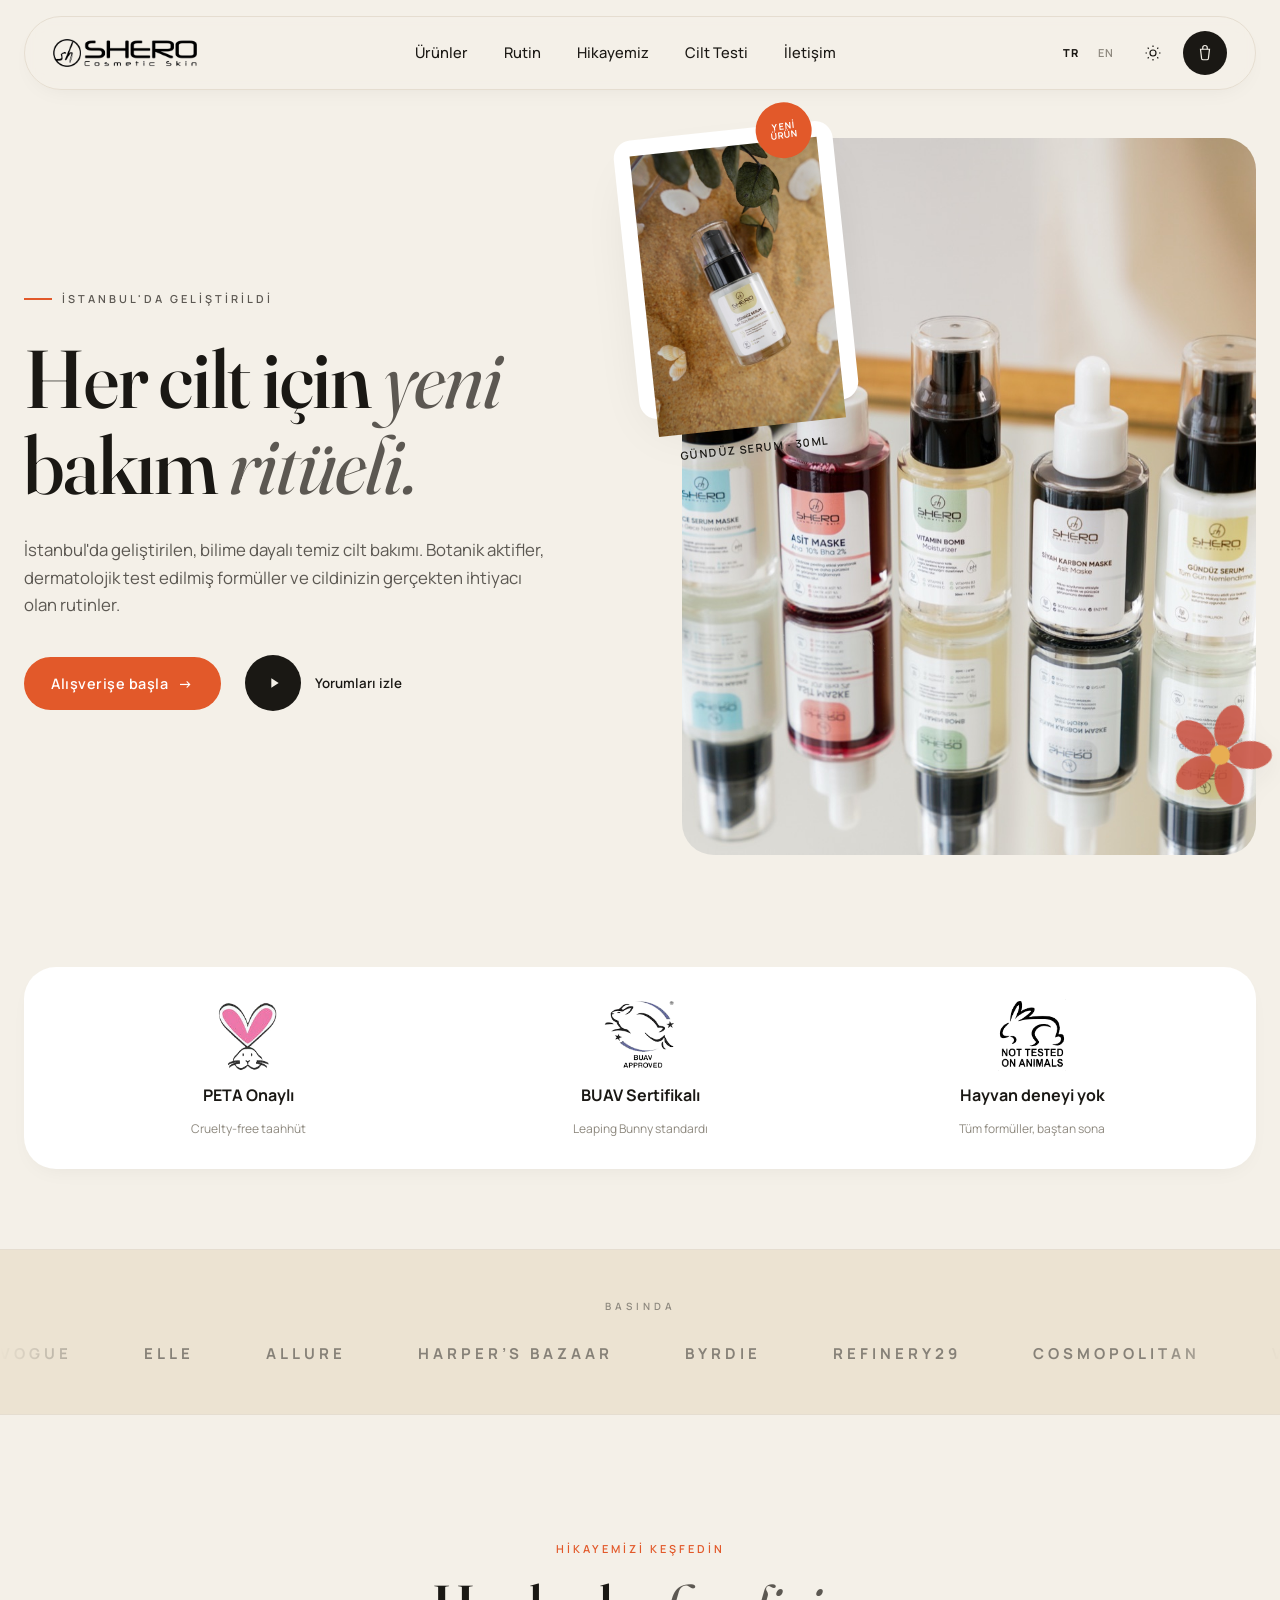
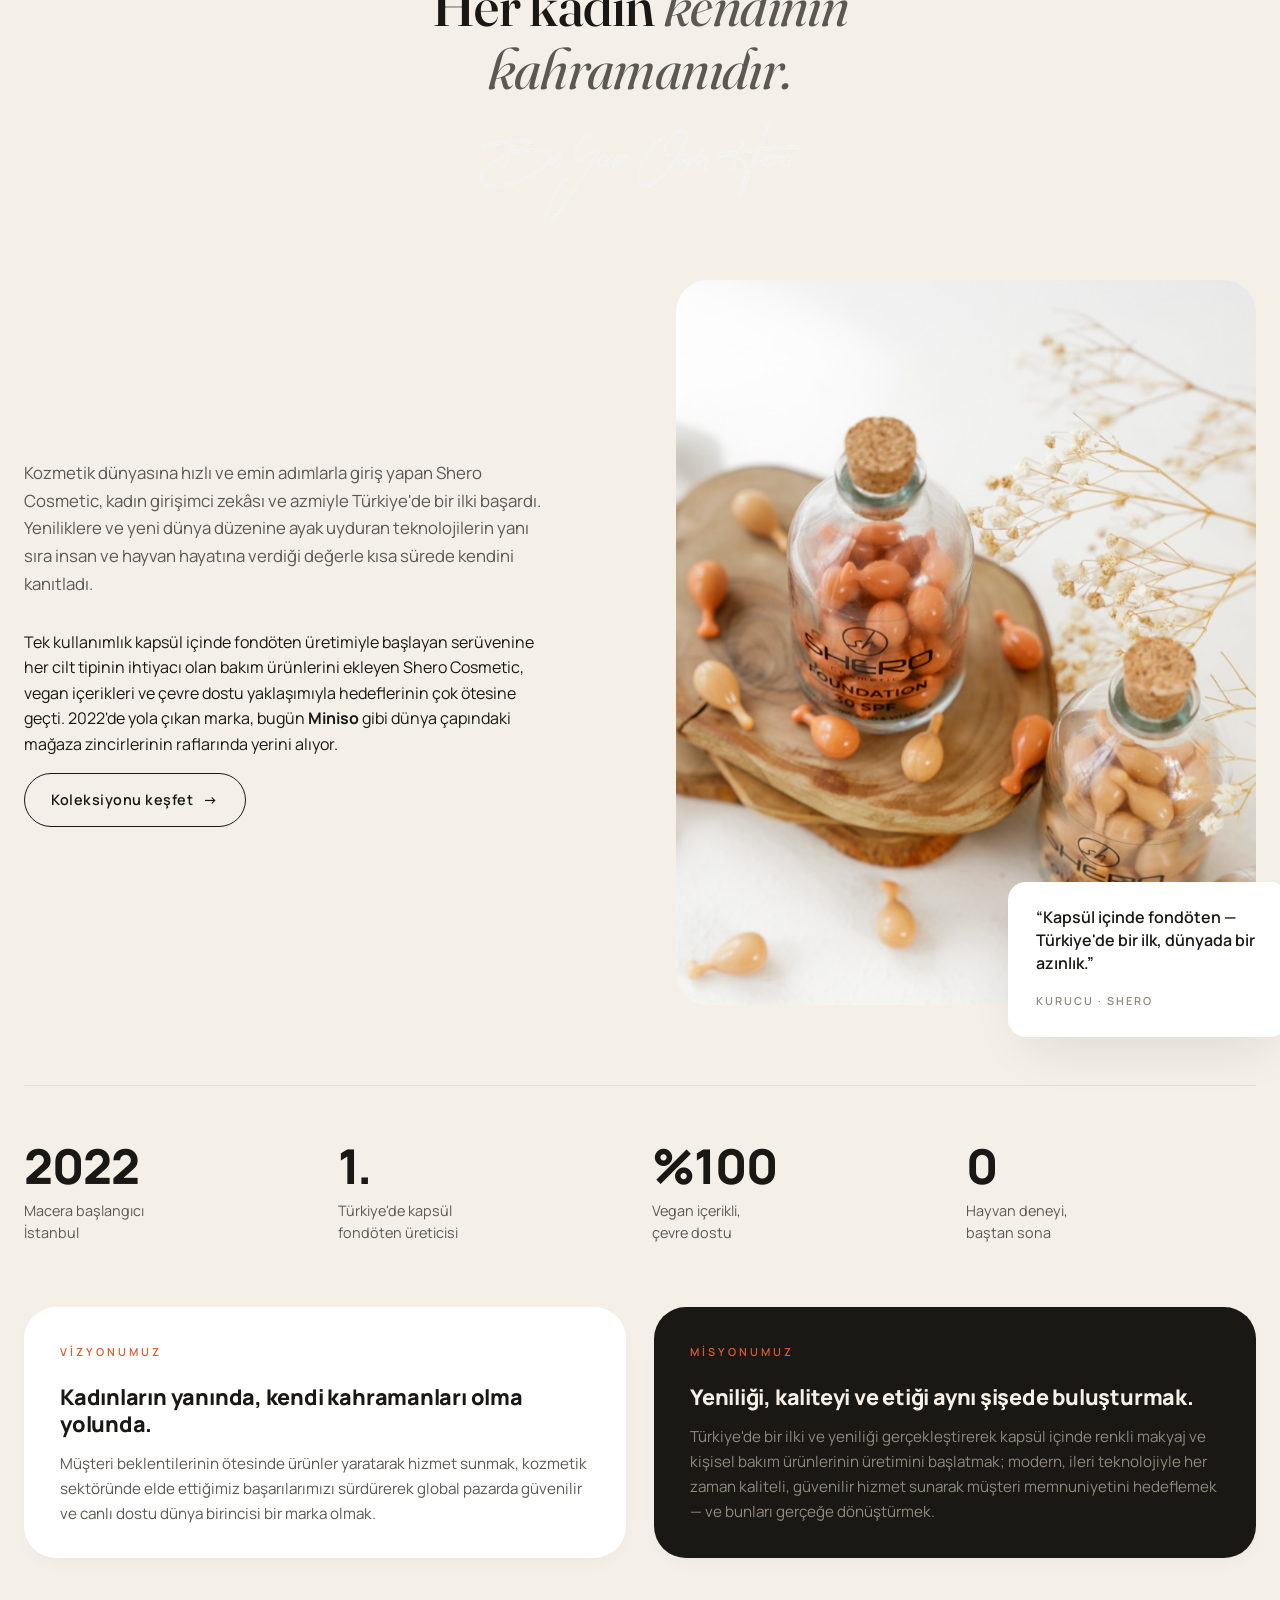
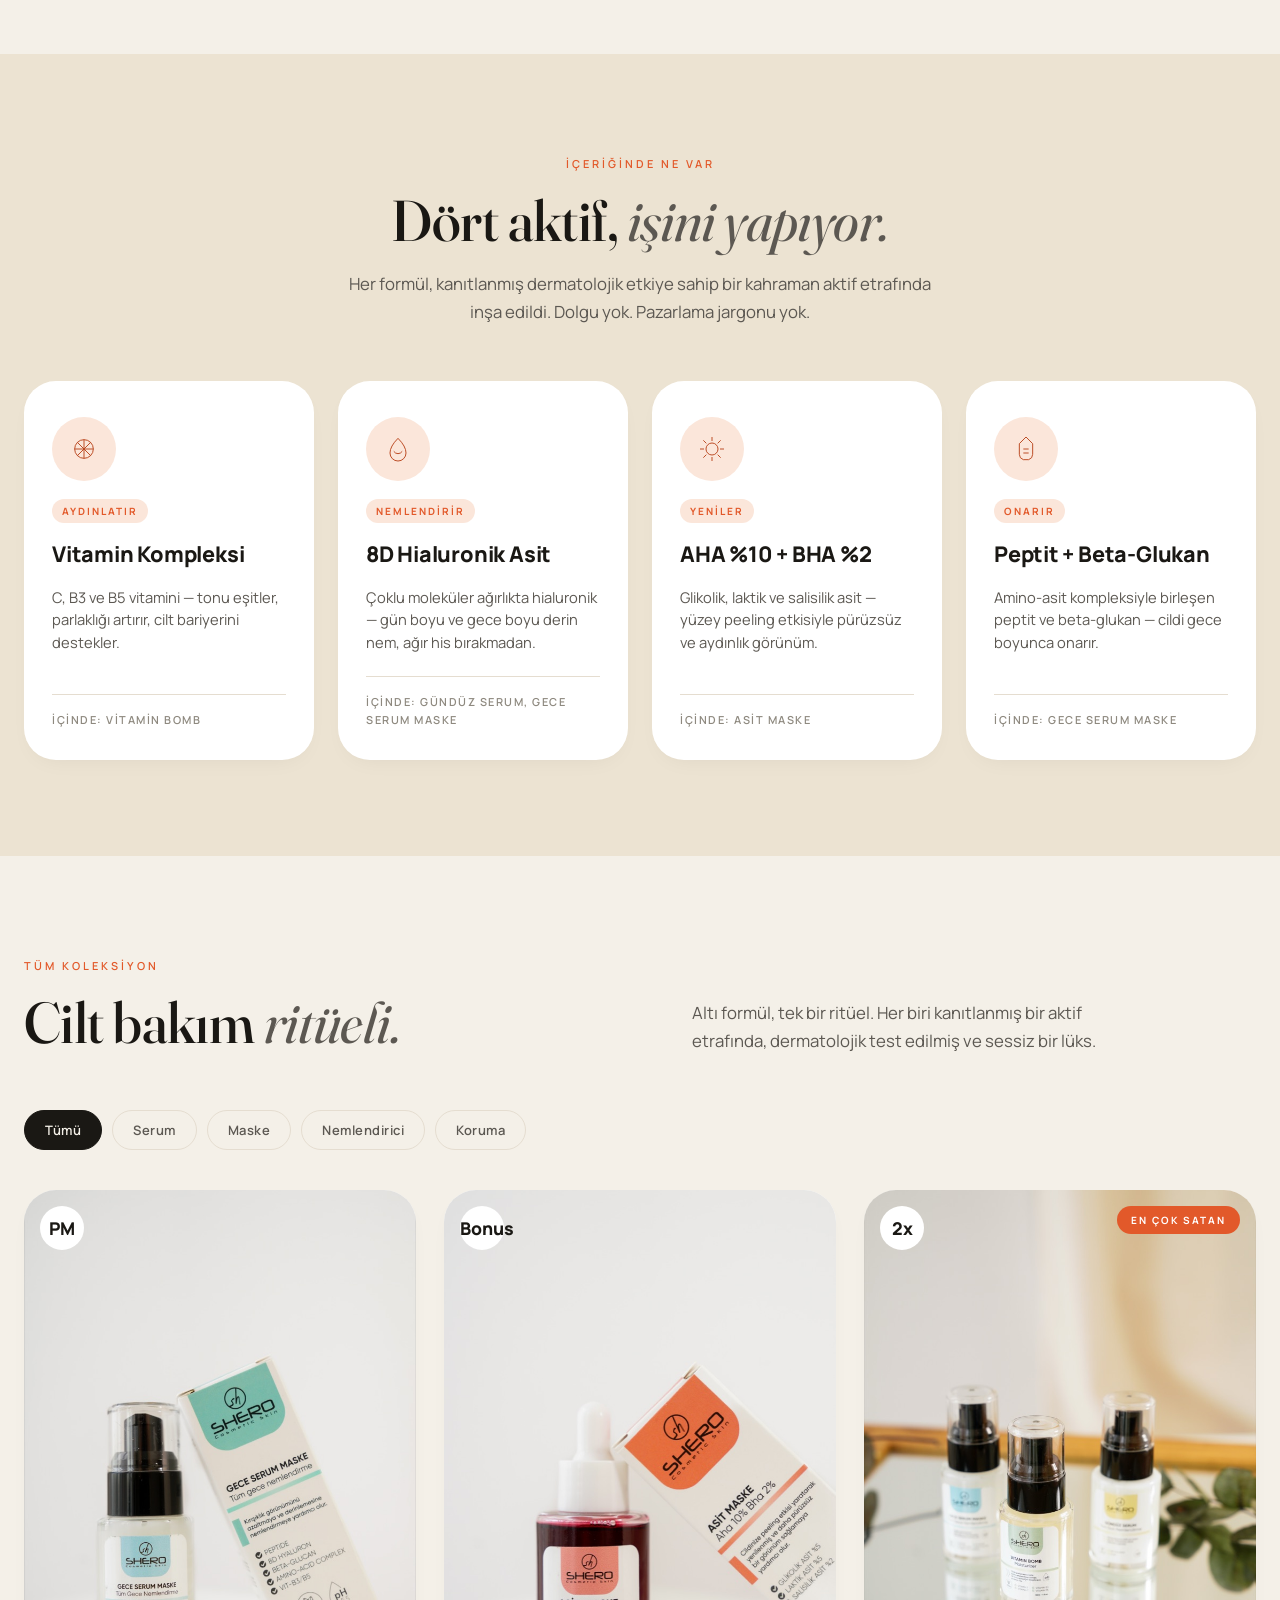
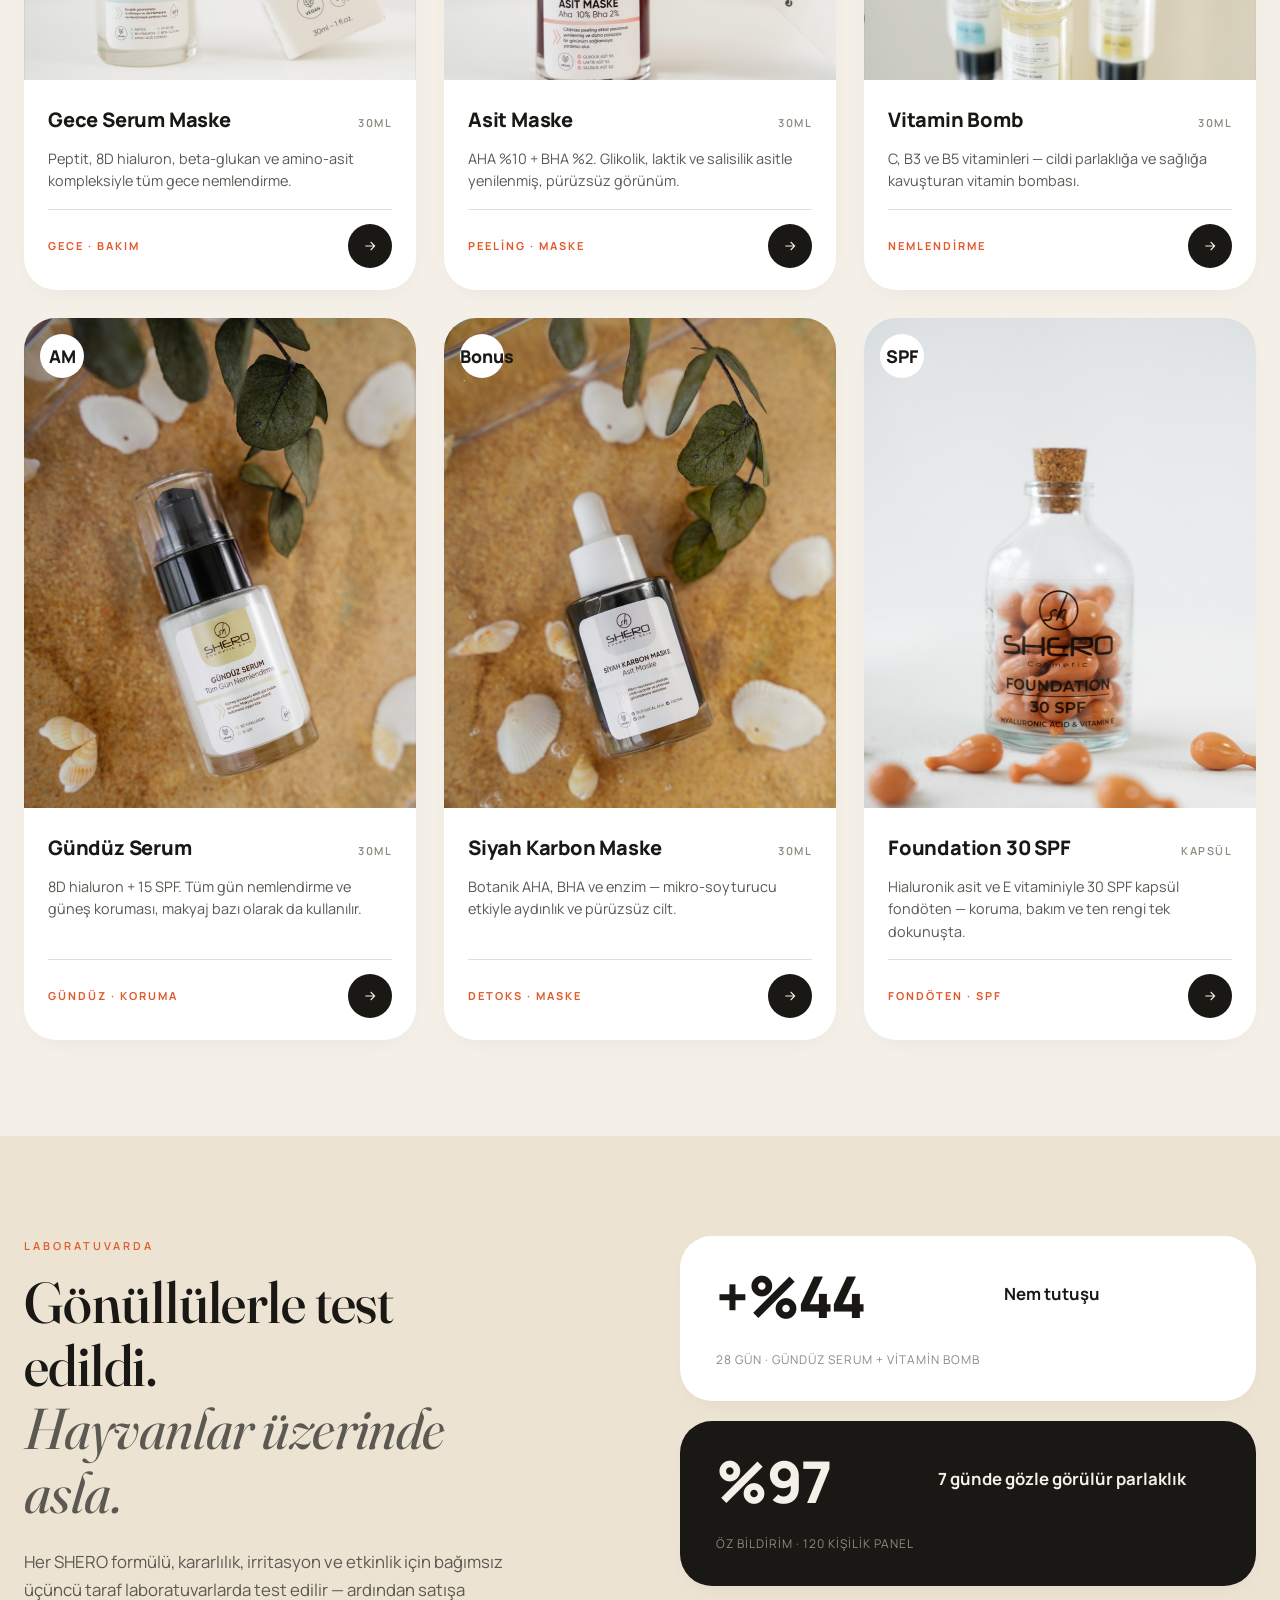
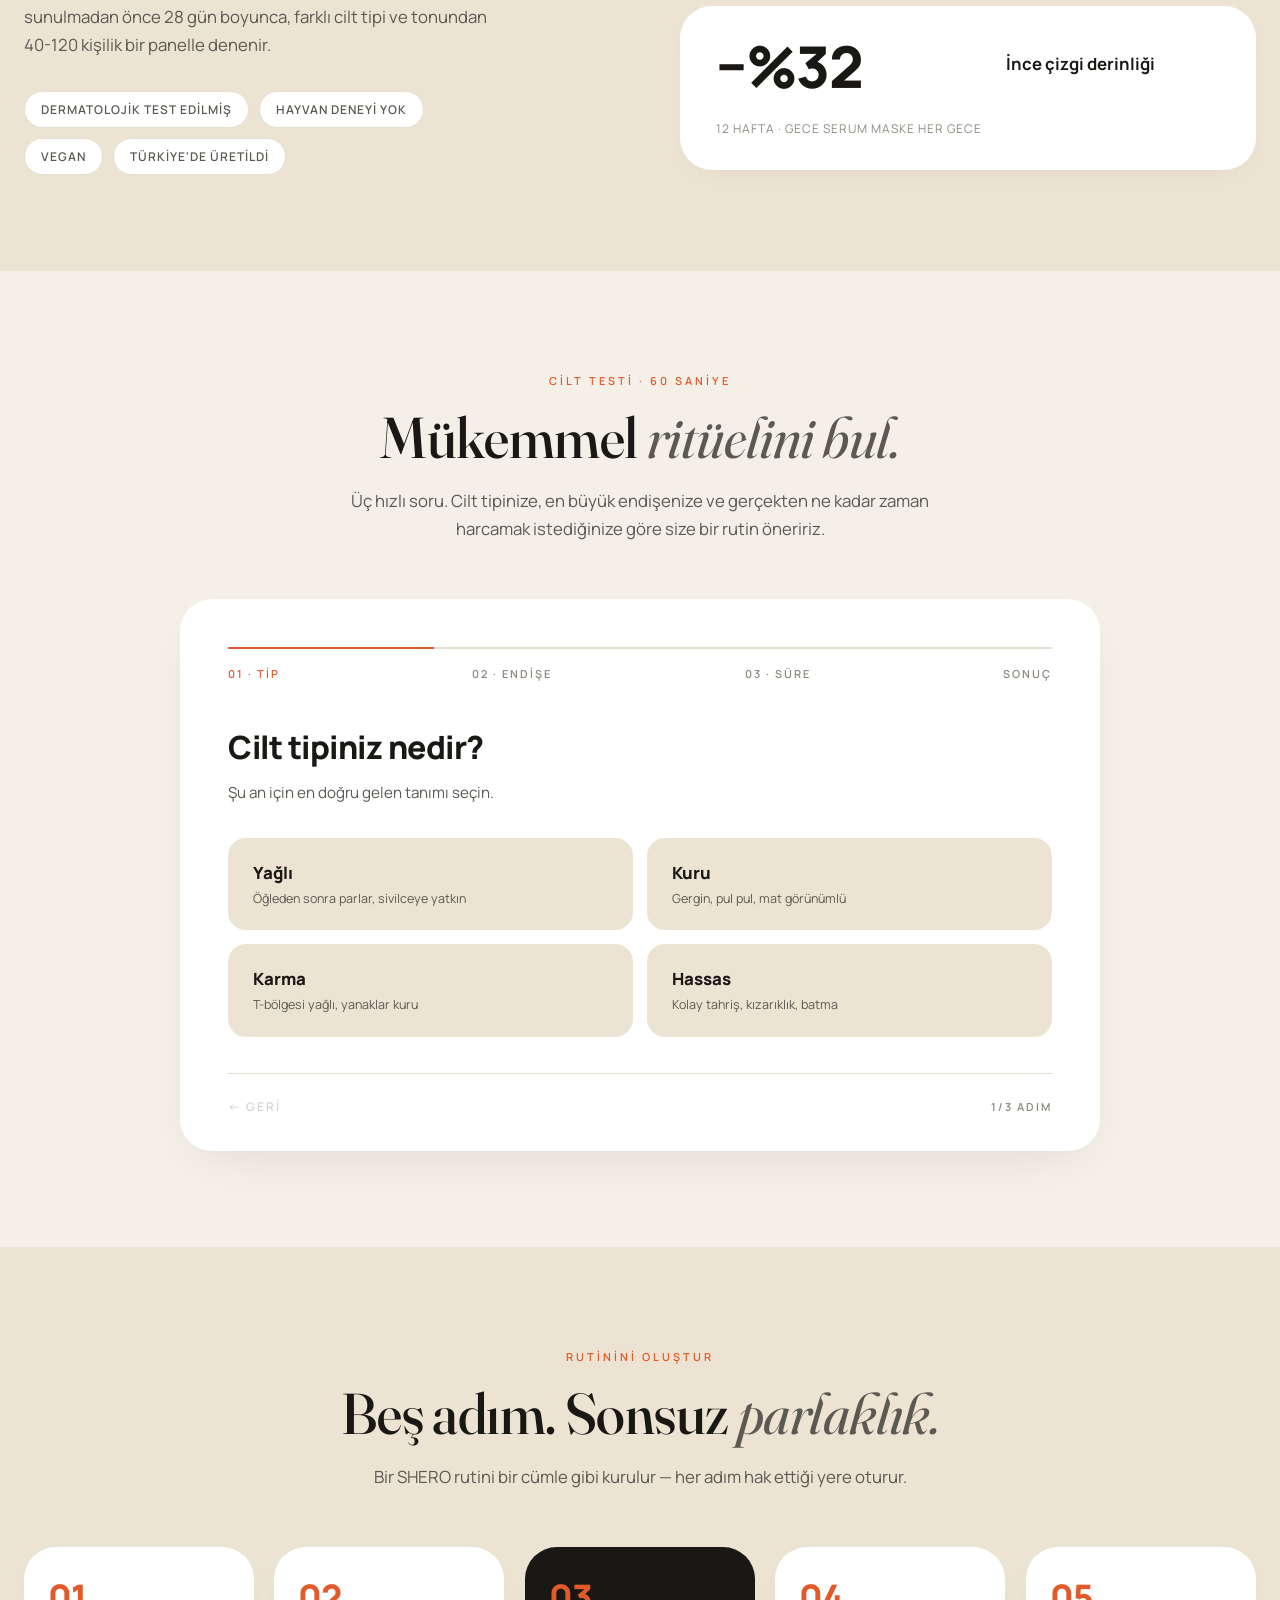
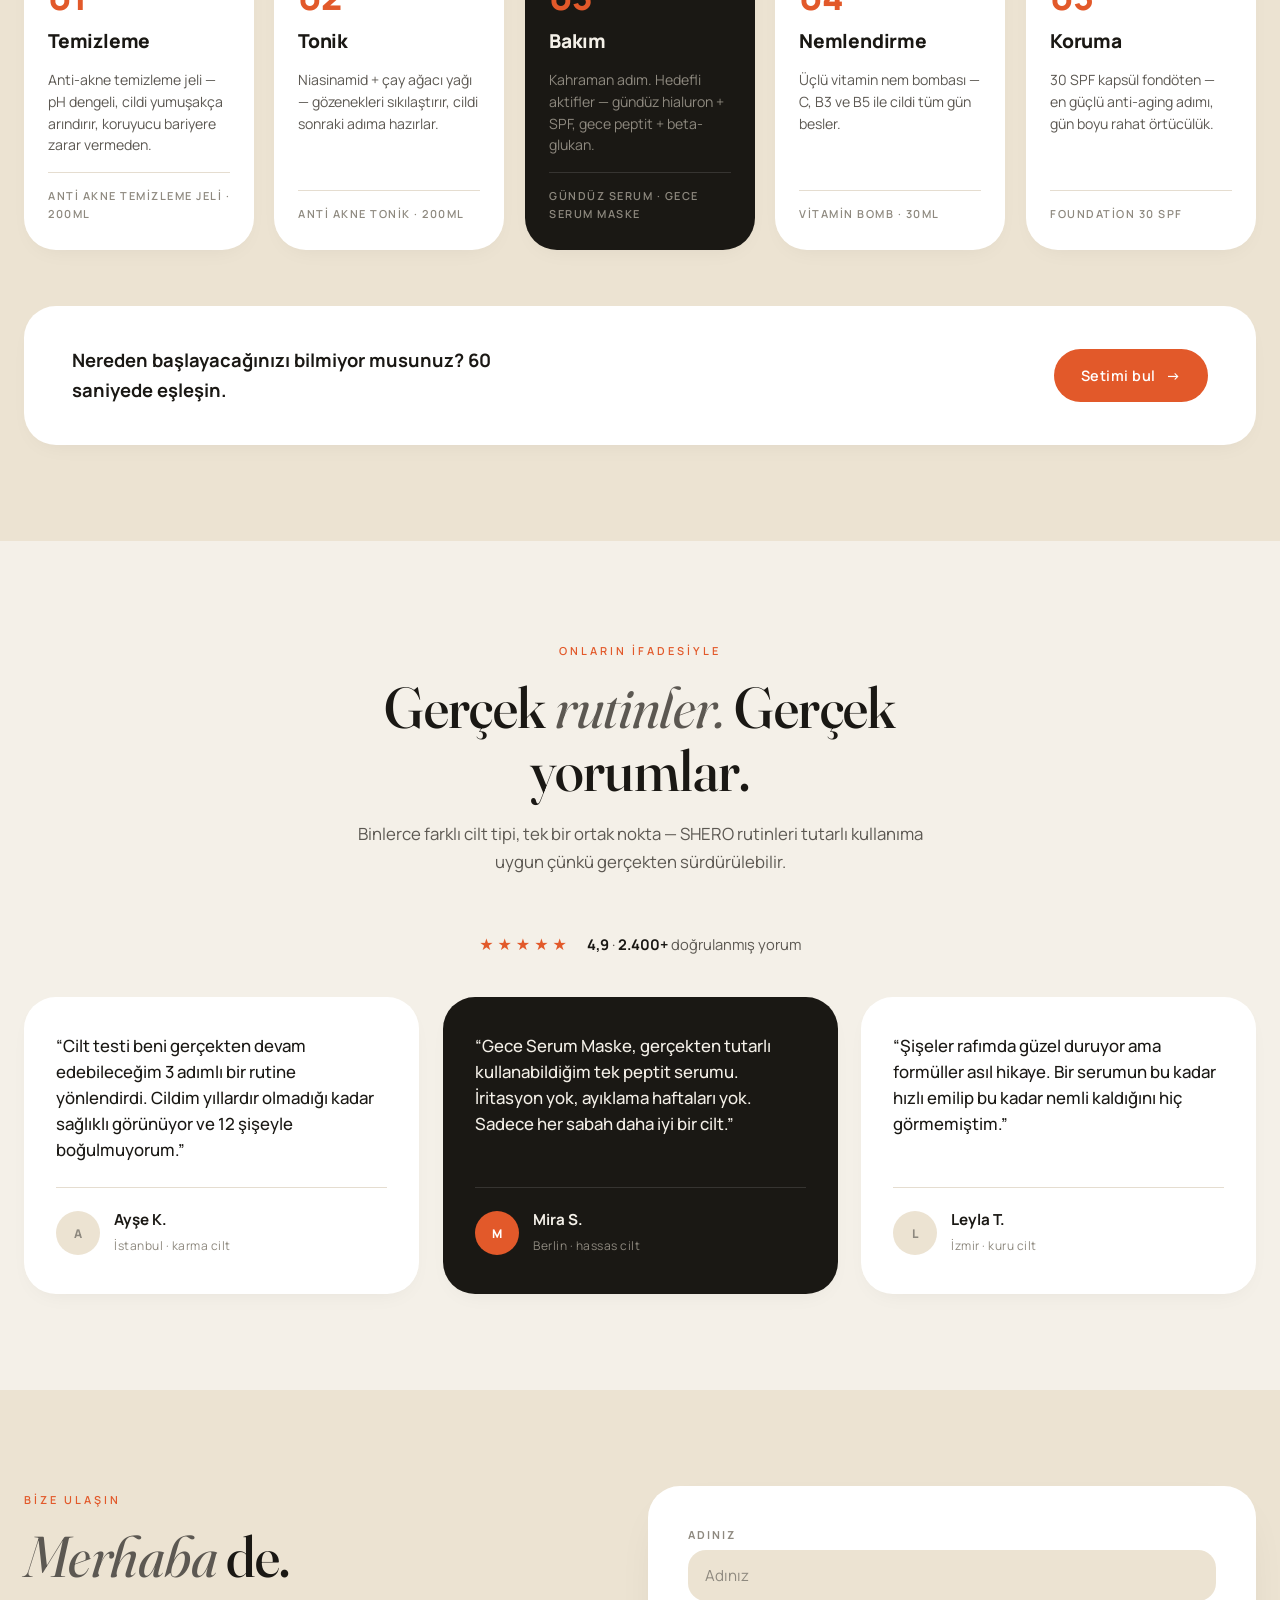
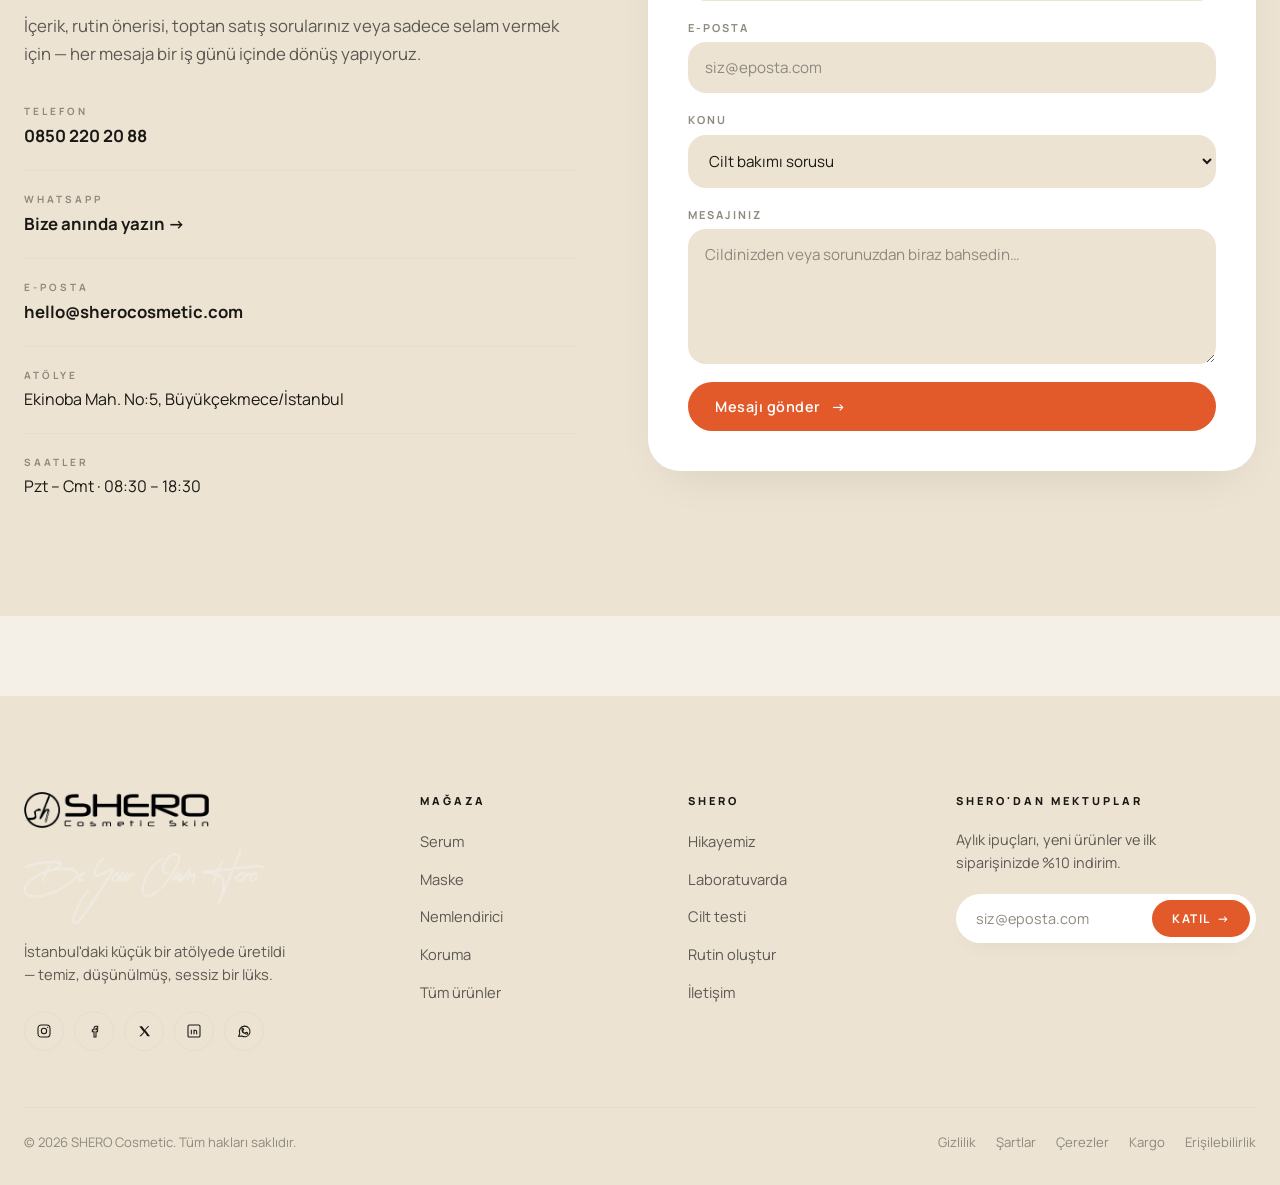
==== commit 98471242: "Contact: drop "by appointment" suffix from studio address Owner asked to remove the "· randevuyla" /" ====
--- a/index.html
+++ b/index.html
@@ -793,7 +793,7 @@
           </li>
           <li>
             <span class="contact__info__label">Atölye</span>
-            <span>Ekinoba Mah. No:5, B&uuml;y&uuml;k&ccedil;ekmece/İstanbul &middot; randevuyla</span>
+            <span>Ekinoba Mah. No:5, B&uuml;y&uuml;k&ccedil;ekmece/İstanbul</span>
           </li>
           <li>
             <span class="contact__info__label">Saatler</span>
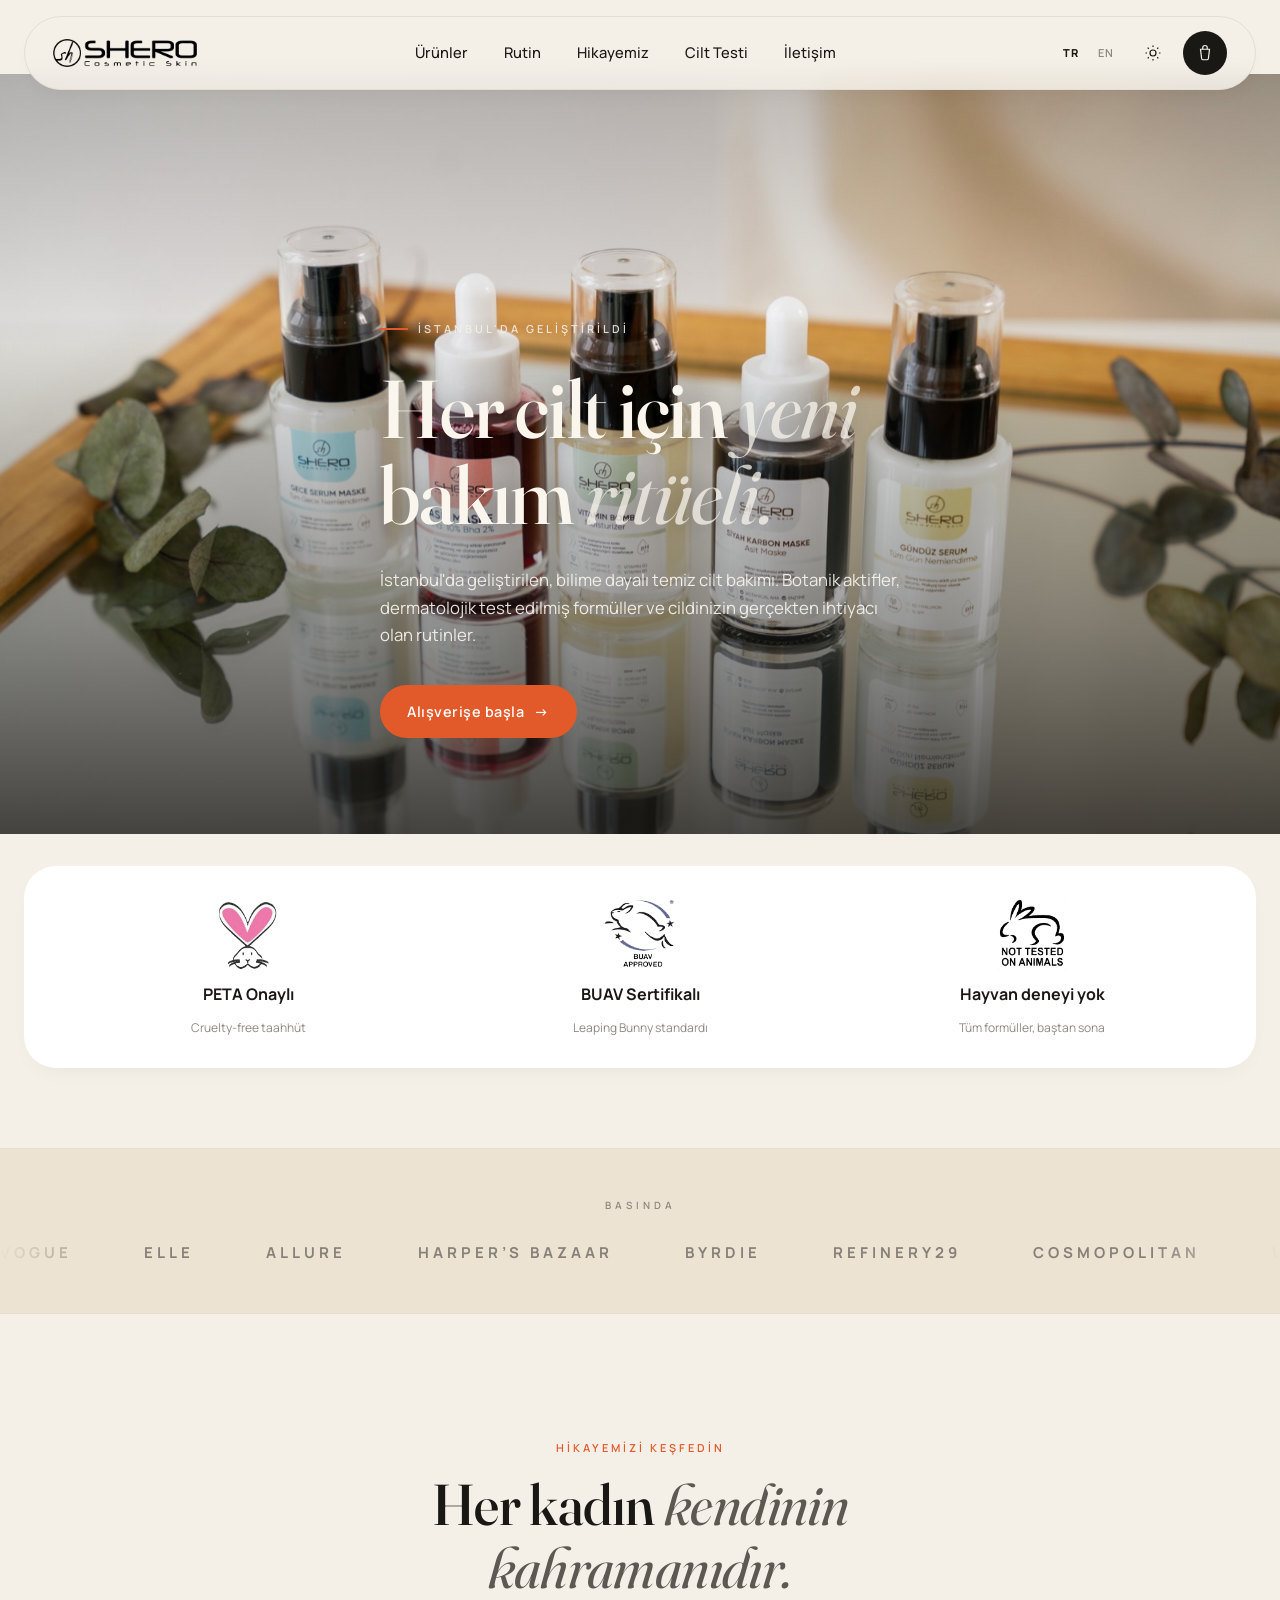
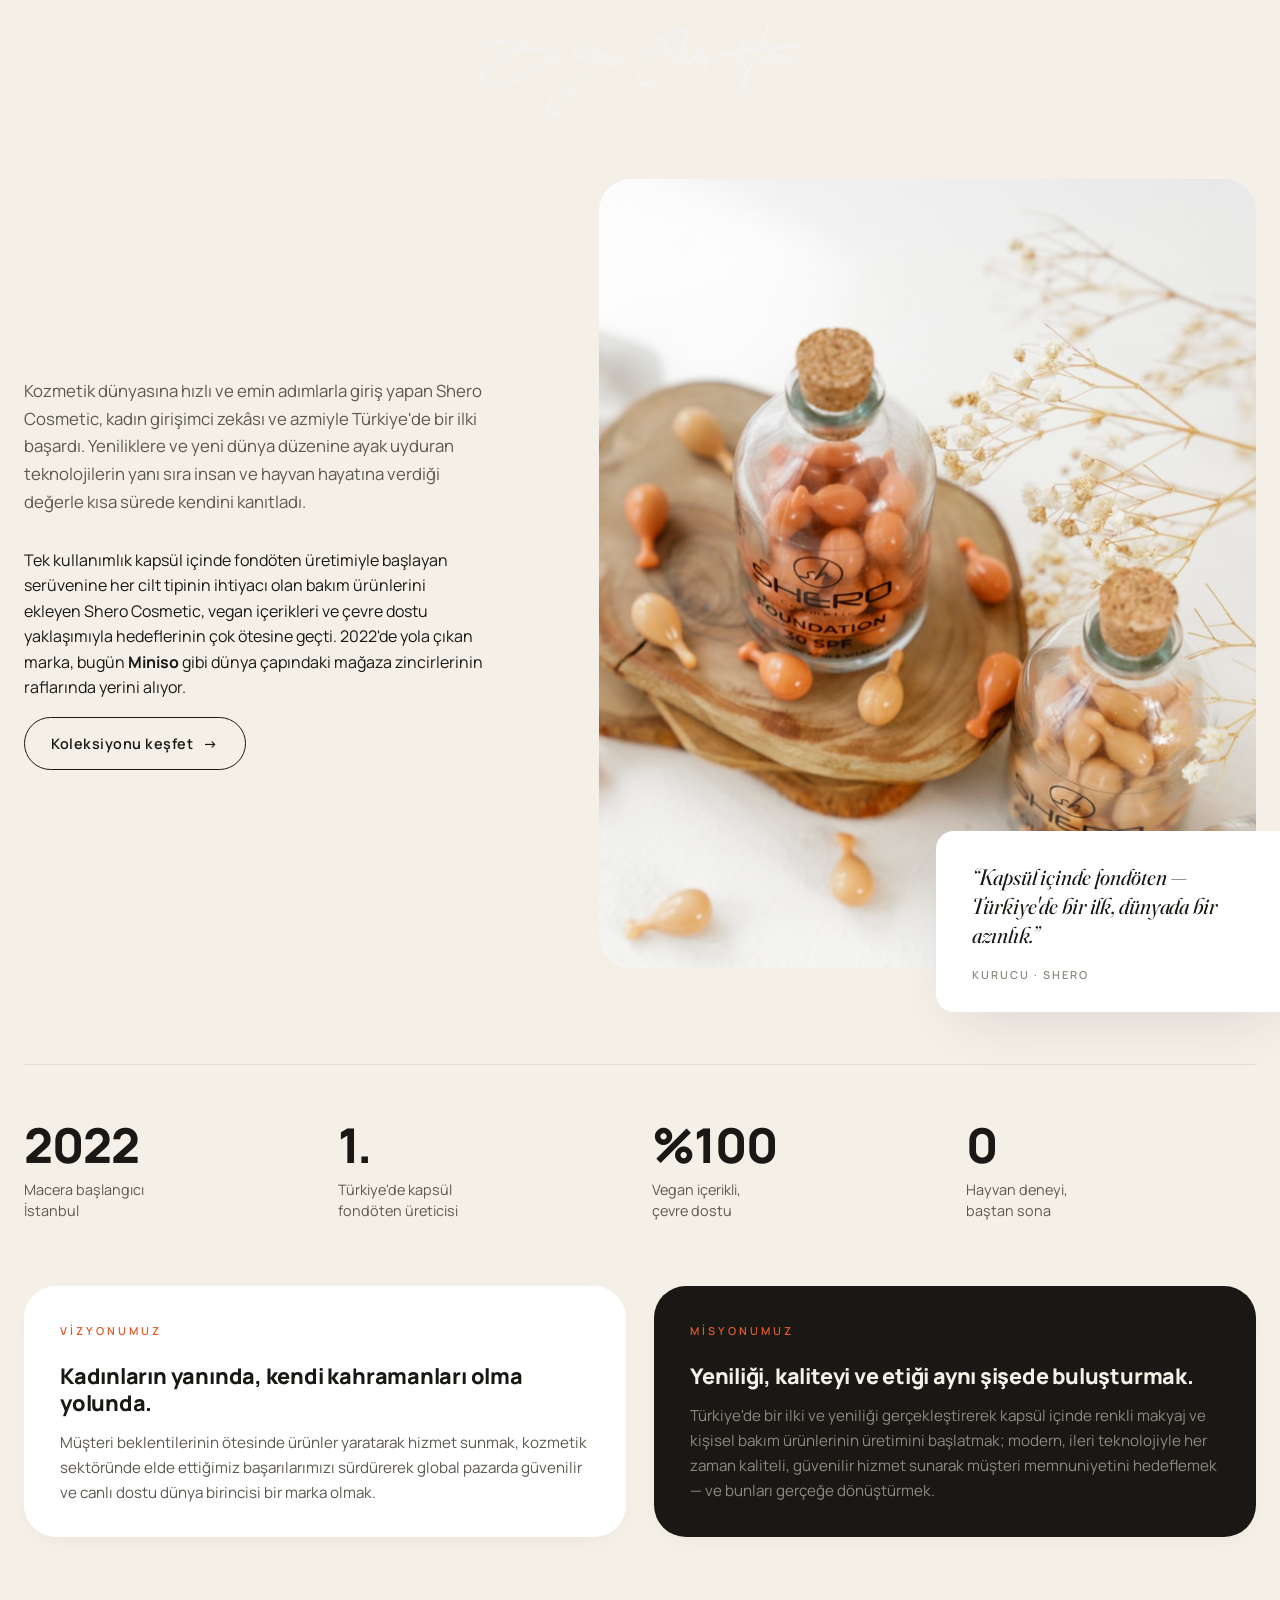
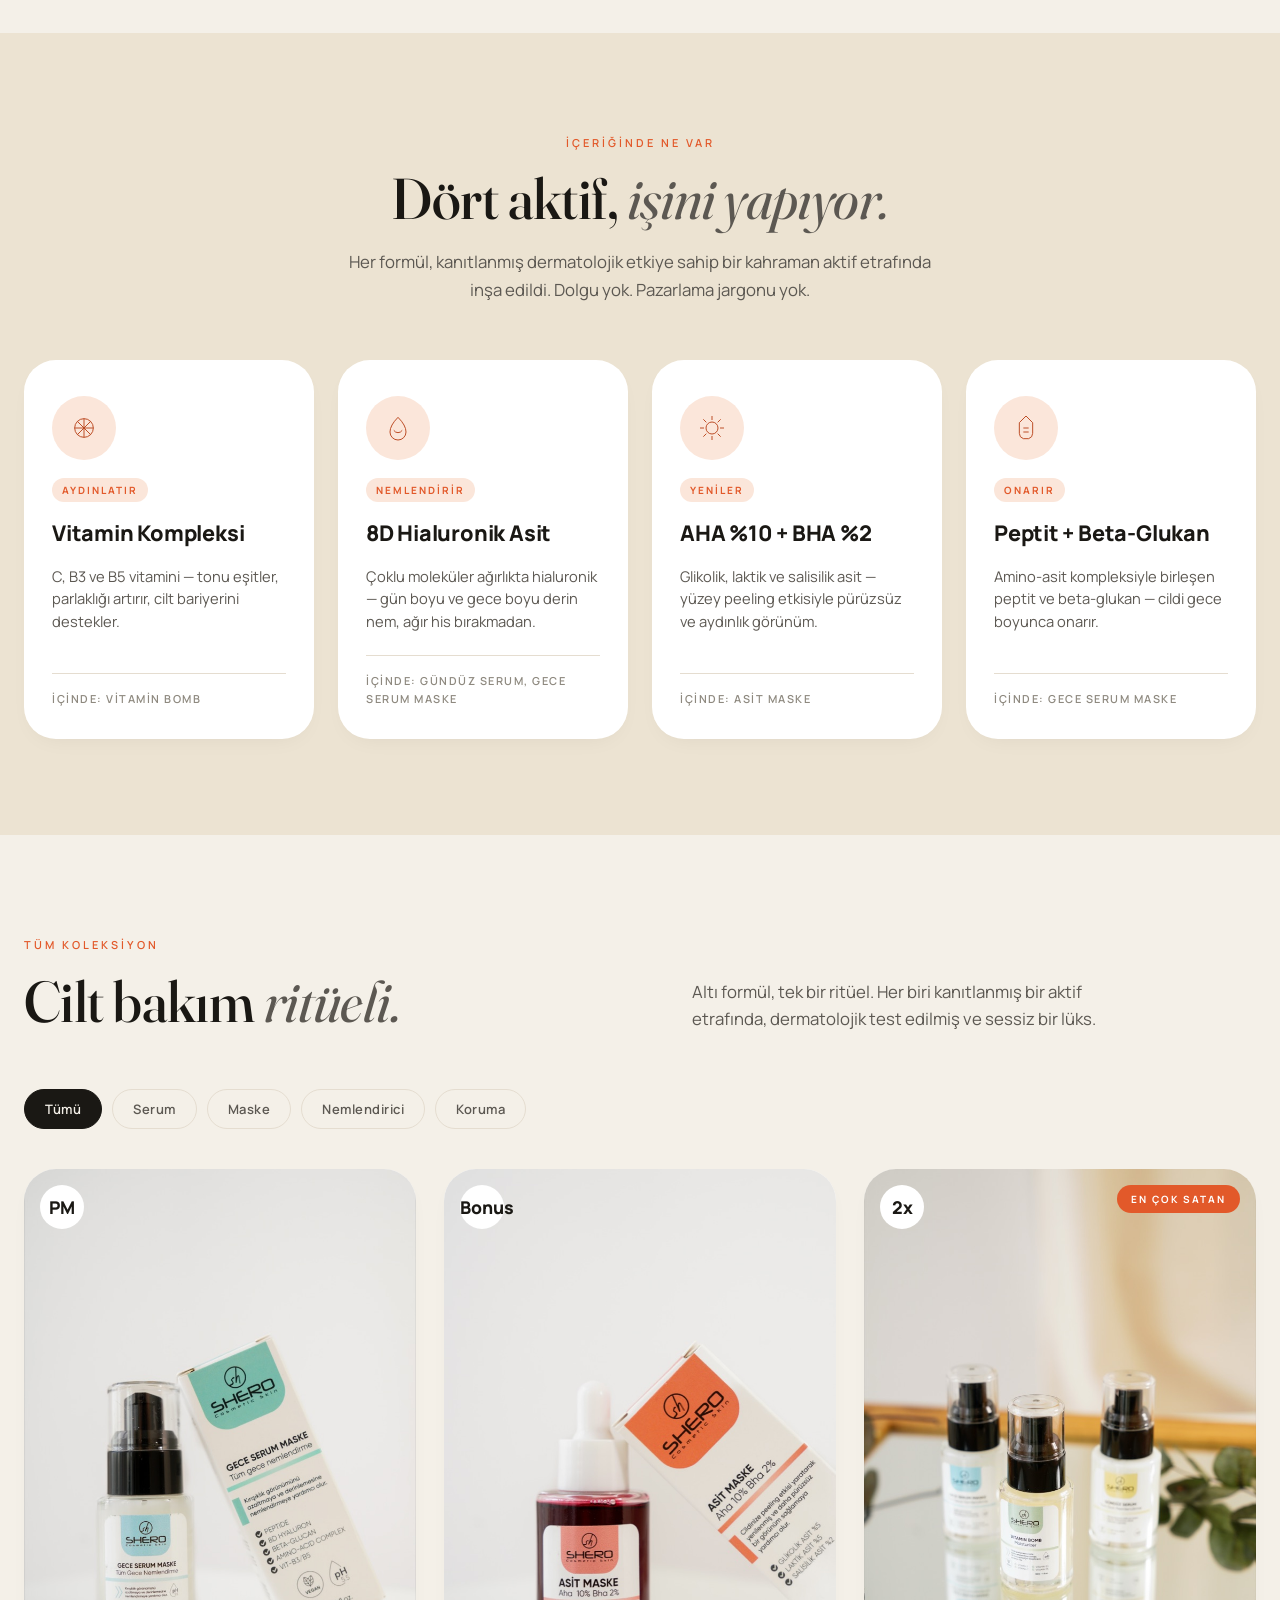
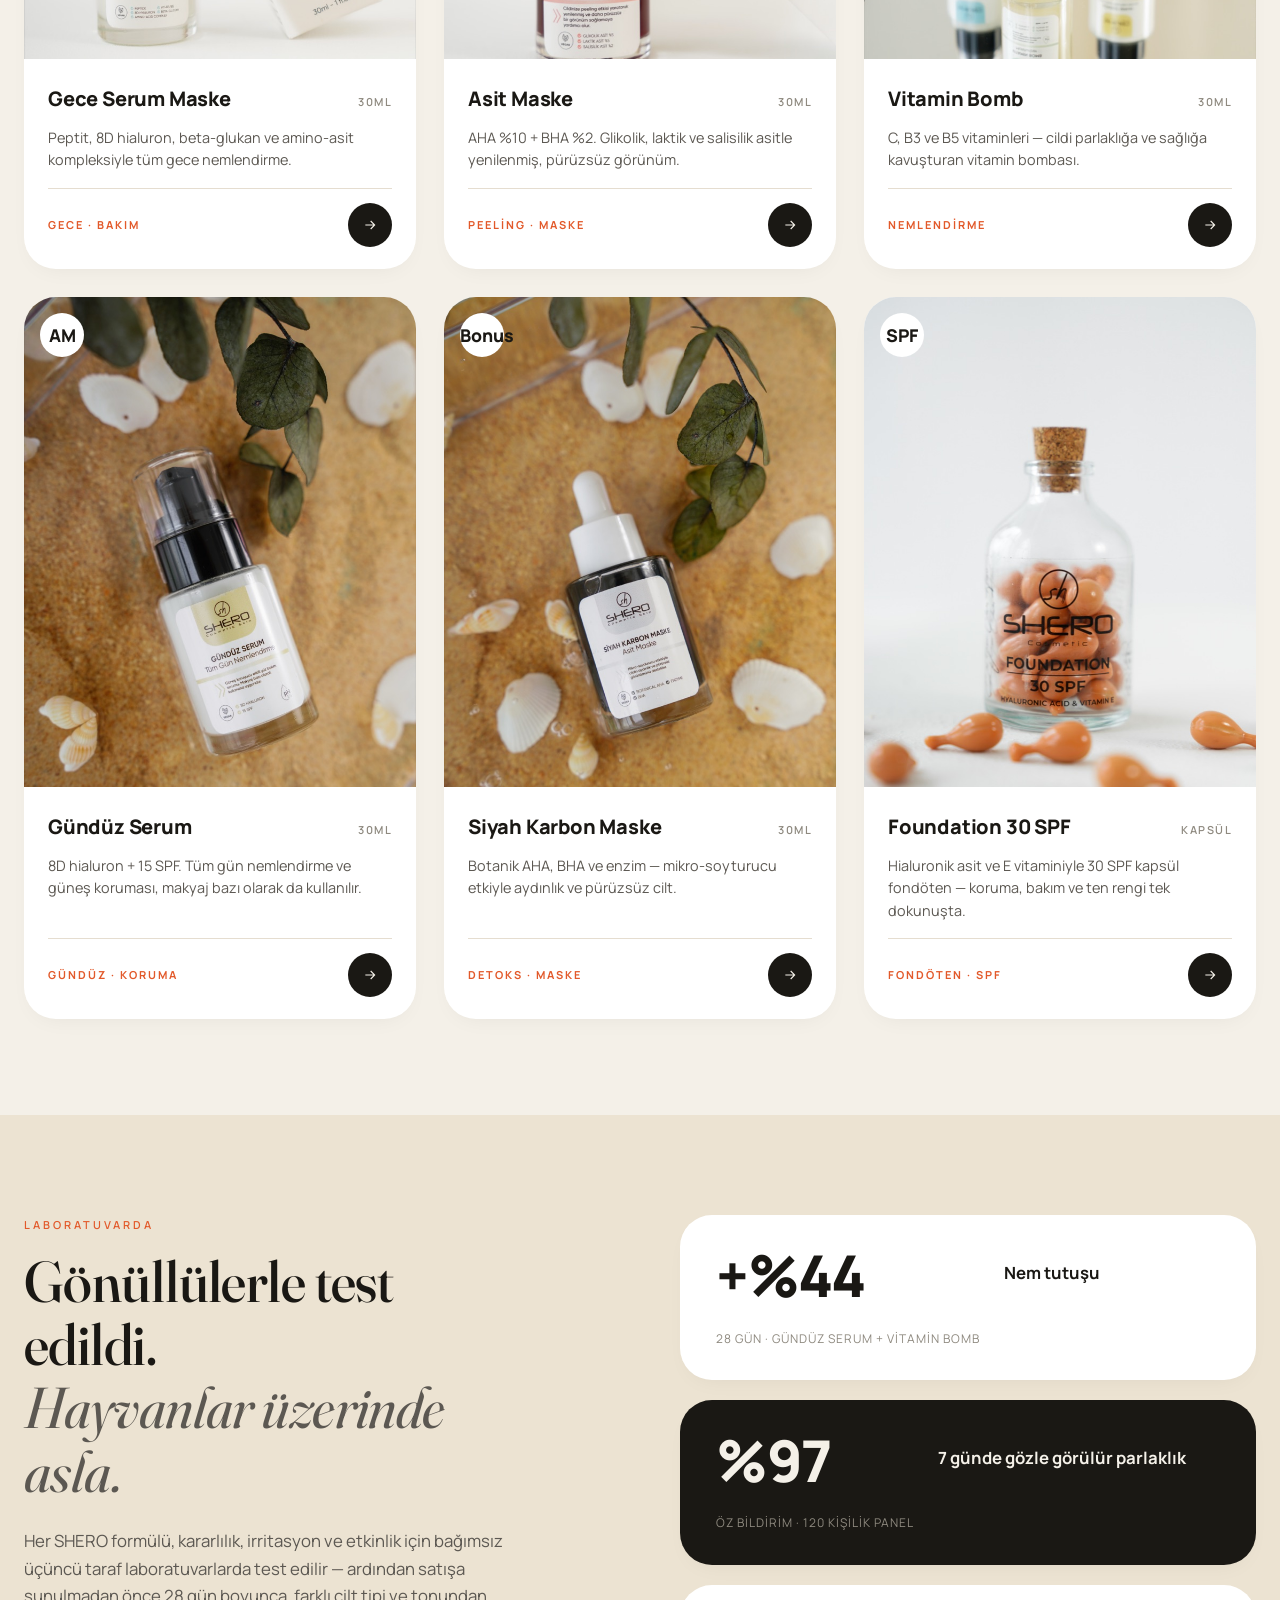
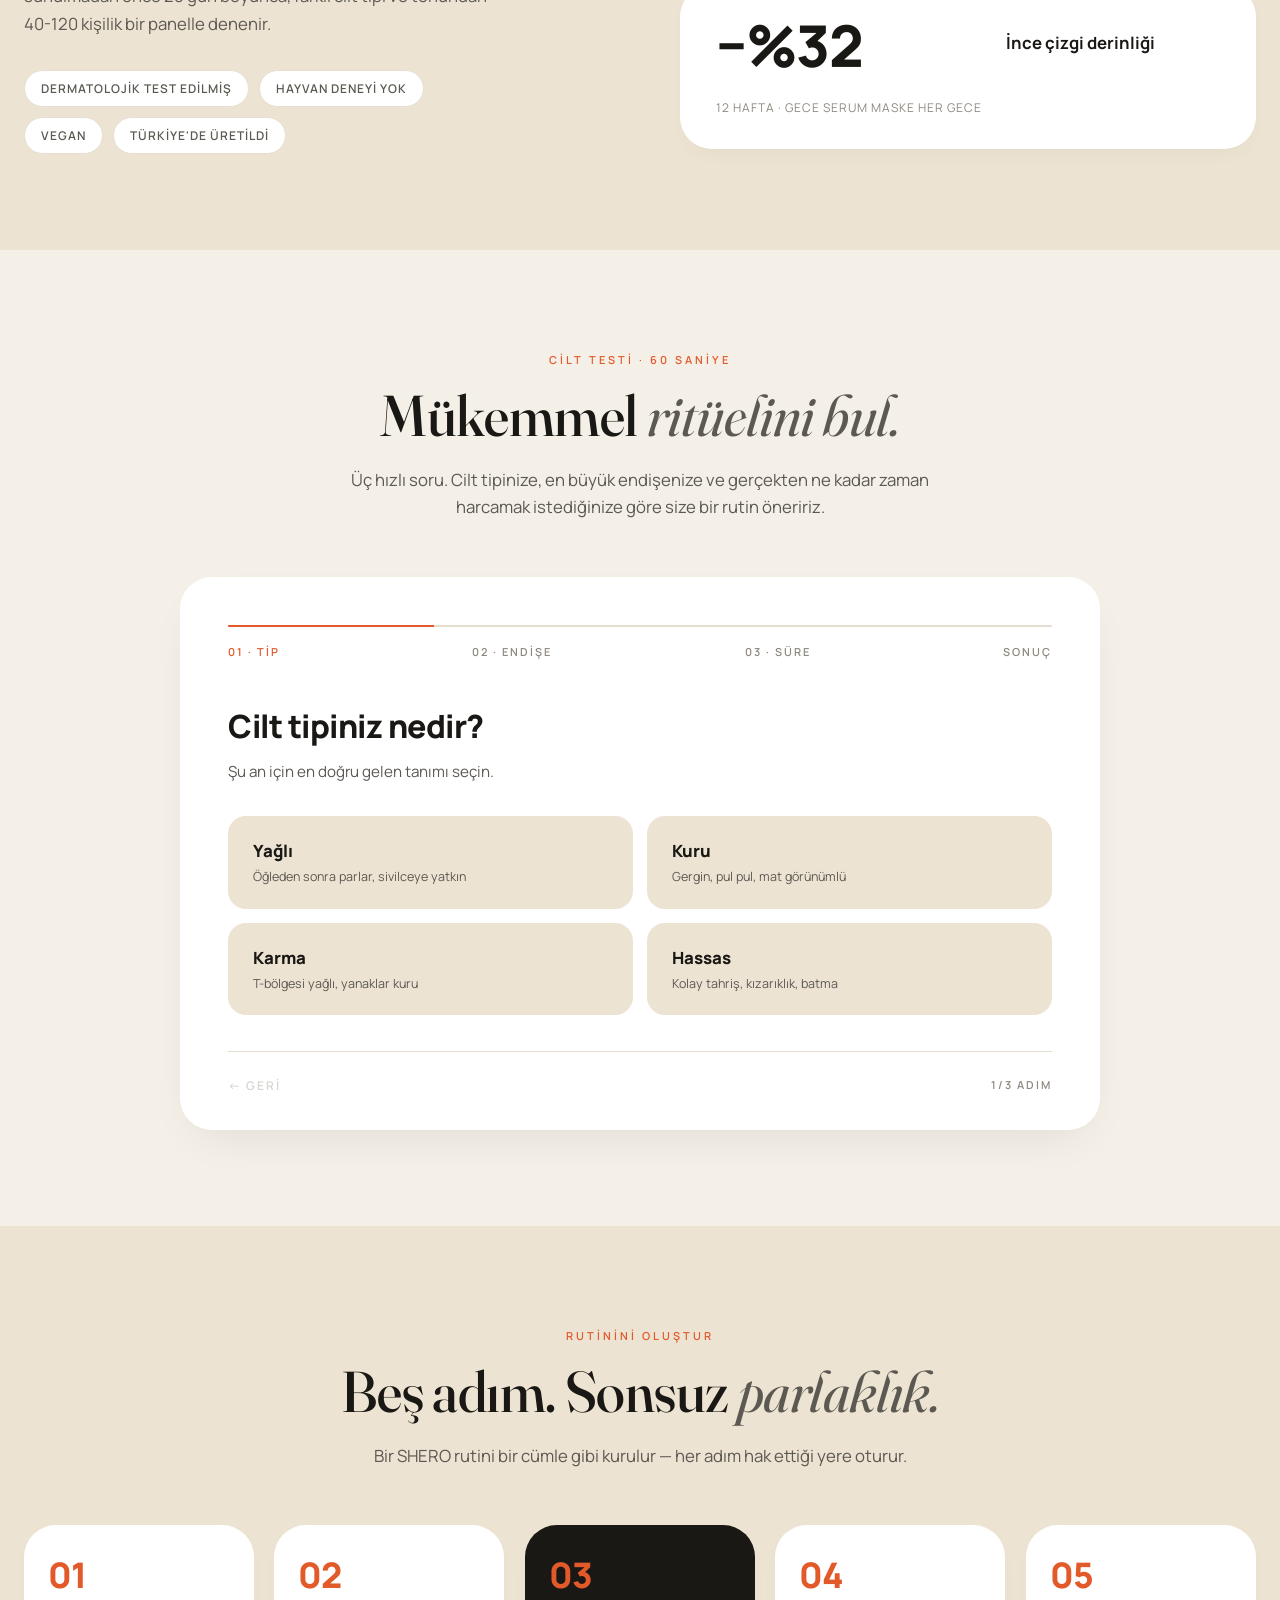
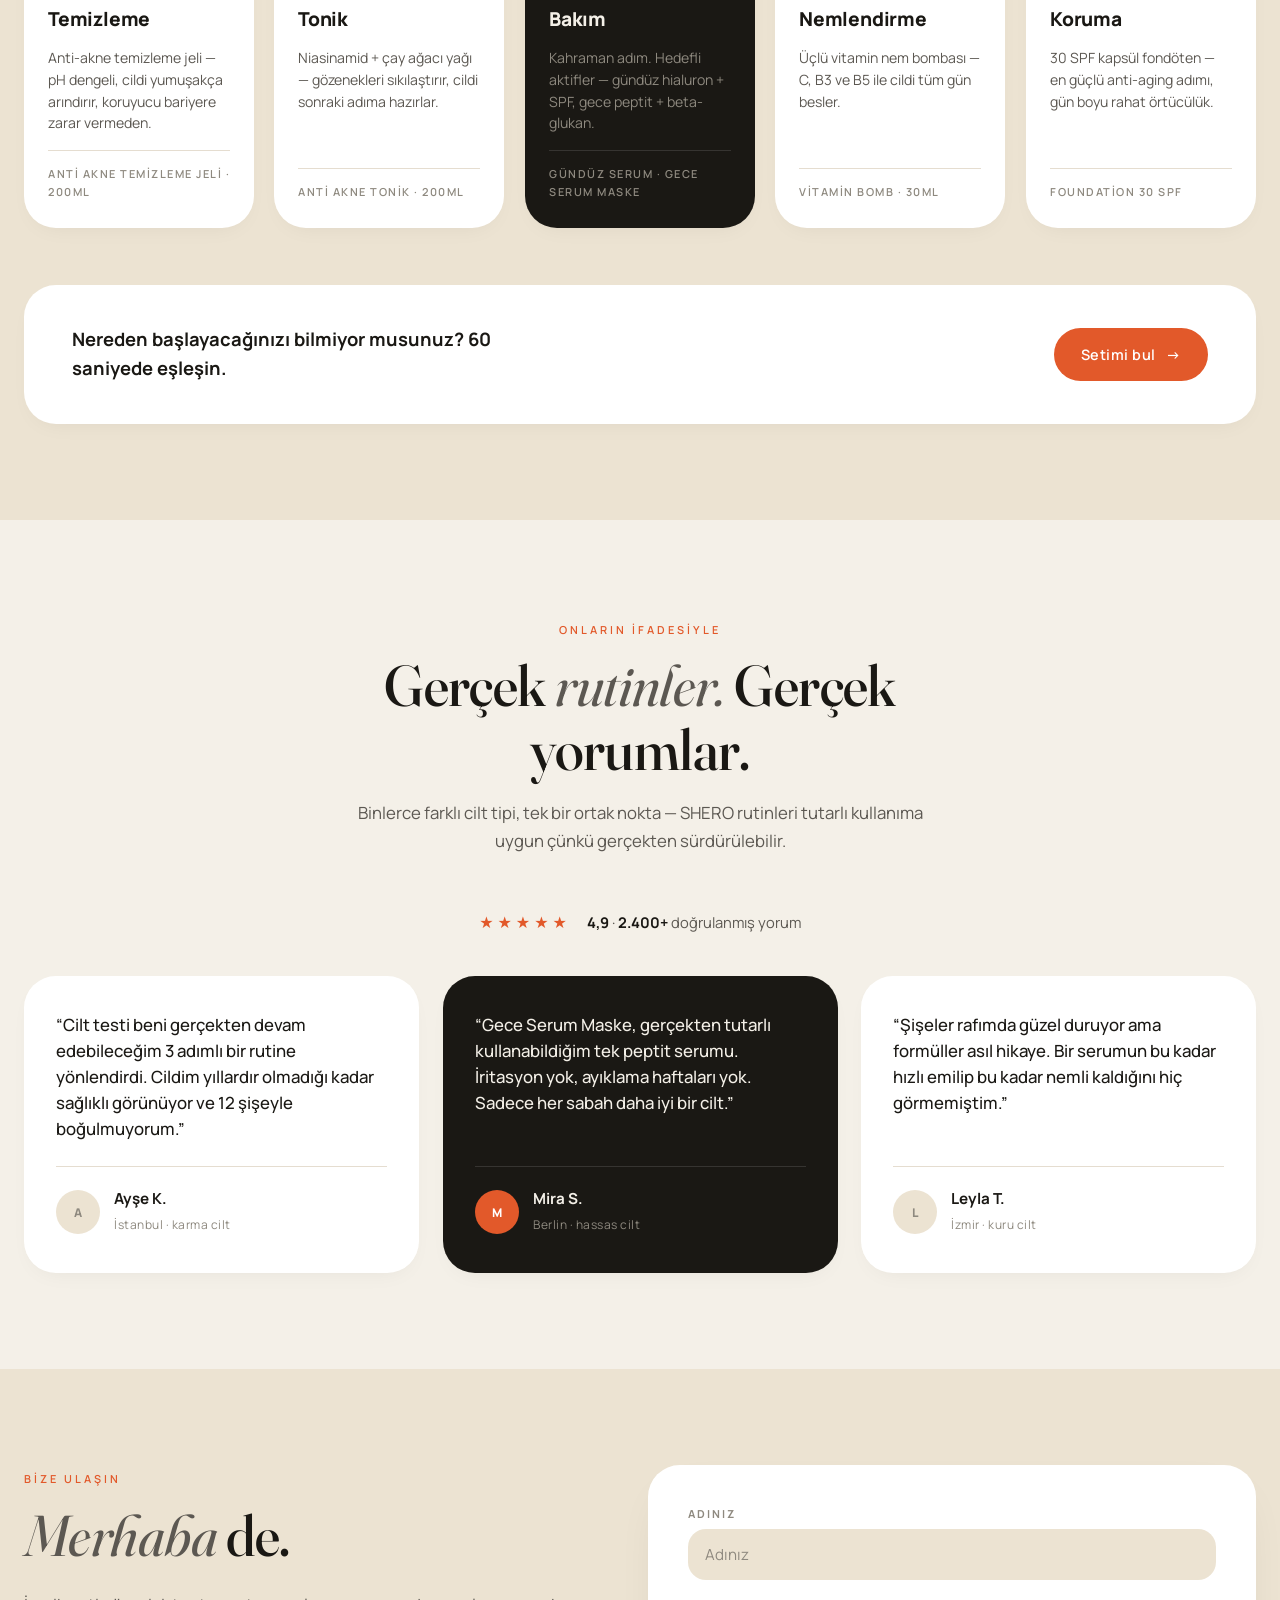
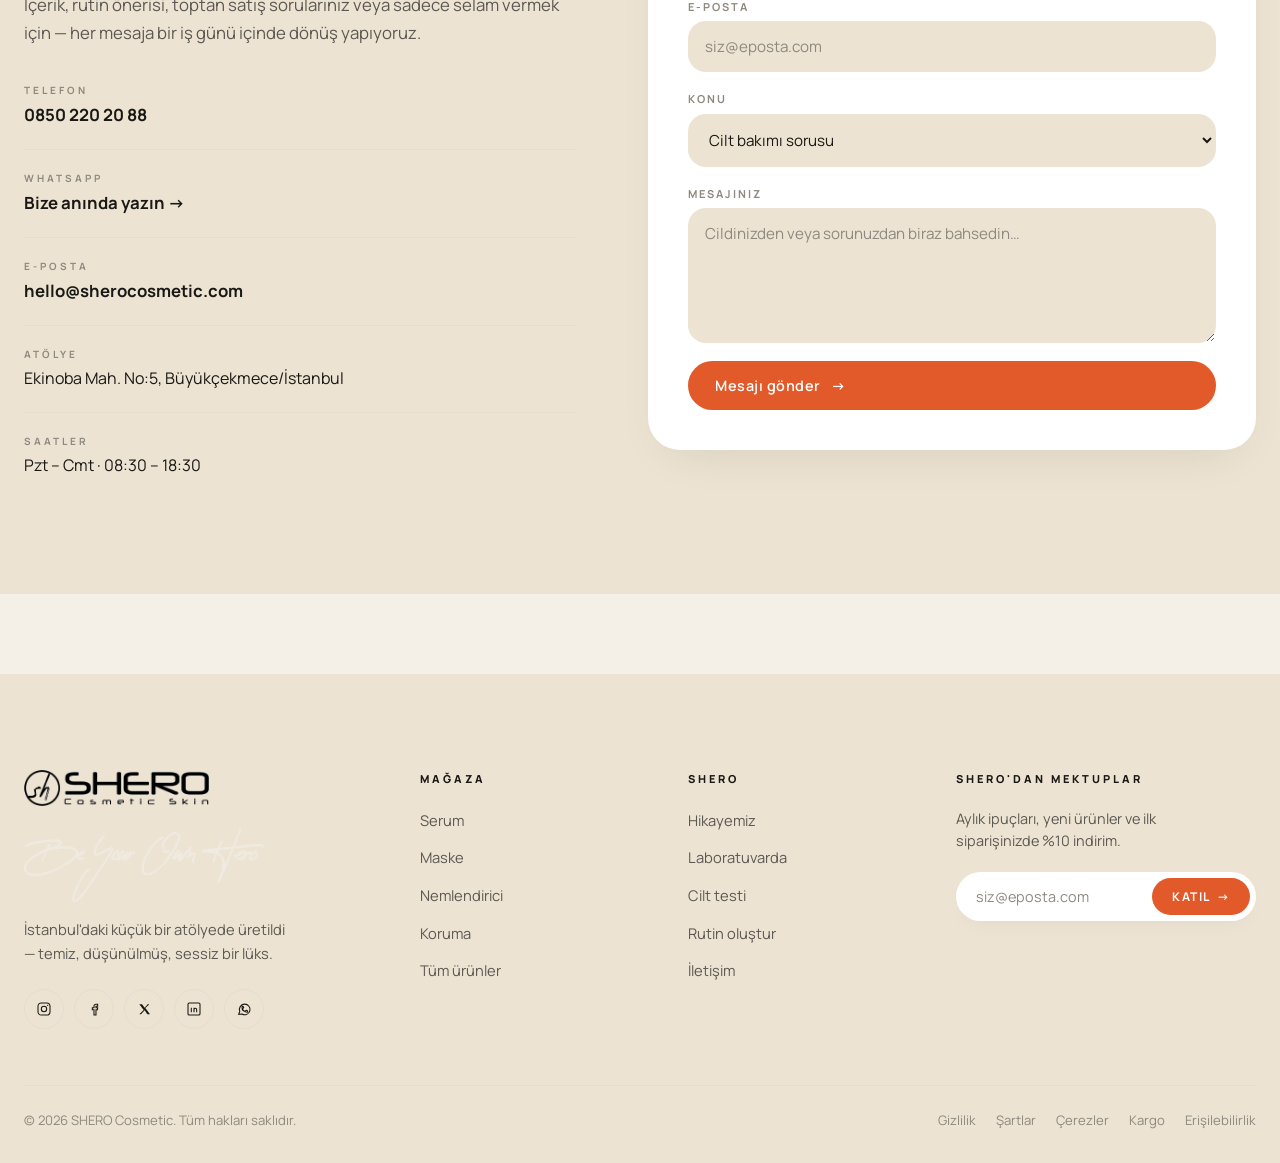
==== commit b4b70def: "Redesign hero (magazine cover) + about (asymmetric photo + quote) Hero — magazine cover (full struct" ====
--- a/index.html
+++ b/index.html
@@ -147,8 +147,10 @@
   </div>
 </header>
 
-<!-- ============ HERO ============ -->
+<!-- ============ HERO (magazine cover) ============ -->
 <section class="hero" id="hero">
+  <img class="hero__photo" src="assets/photos/hero-collection.jpg" alt="SHERO cilt bakım koleksiyonu — ayna üzerinde okaliptus dallarıyla" />
+  <div class="hero__overlay" aria-hidden="true"></div>
   <div class="container">
     <div class="hero__inner">
       <div class="hero__copy">
@@ -166,45 +168,7 @@
           <a class="btn btn--primary" href="#products" data-cta data-cta-campaign="hero" data-cta-content="alisverise-basla">
             Alışverişe başla <span class="arrow">→</span>
           </a>
-          <button class="btn-play" type="button" aria-label="Yorumları izle">
-            <span class="btn-play__circle" aria-hidden="true">
-              <svg viewBox="0 0 24 24" fill="currentColor">
-                <path d="M8 5v14l11-7z"/>
-              </svg>
-            </span>
-            <span>Yorumları izle</span>
-          </button>
-        </div>
-      </div>
-
-      <div class="hero__visual">
-        <!-- Featured-product overlay card. Real photo of Gündüz Serum on sand. -->
-        <div class="hero__product">
-          <div class="hero__product__badge" aria-hidden="true">Yeni<br/>Ürün</div>
-          <div class="hero__product__image" data-asset="hero-product-cutout">
-            <img src="assets/photos/hero-product-gunduz.jpg" alt="Gündüz Serum şişesi kum ve deniz kabukları üzerinde" />
-          </div>
-          <div class="hero__product__caption">Gündüz Serum · 30ml</div>
-        </div>
-
-        <!-- Main hero image — 5 product collection on mirror with eucalyptus. -->
-        <div class="hero__image" data-asset="hero-main">
-          <img src="assets/photos/hero-collection.jpg" alt="SHERO cilt bakım koleksiyonu — ayna üzerinde okaliptus dallarıyla" />
-        </div>
-      </div>
-
-      <!-- Decoration slot — replace inline SVG with actual PNG cutout when ready. -->
-      <div class="decor decor--bloom-right" aria-hidden="true" data-asset="decor-bloom">
-        <svg viewBox="0 0 120 120" fill="none" xmlns="http://www.w3.org/2000/svg">
-          <g transform="translate(60 60)">
-            <ellipse cx="0" cy="-30" rx="14" ry="22" fill="var(--petal)" opacity="0.85" transform="rotate(0)"/>
-            <ellipse cx="0" cy="-30" rx="14" ry="22" fill="var(--petal)" opacity="0.85" transform="rotate(72)"/>
-            <ellipse cx="0" cy="-30" rx="14" ry="22" fill="var(--petal)" opacity="0.85" transform="rotate(144)"/>
-            <ellipse cx="0" cy="-30" rx="14" ry="22" fill="var(--petal)" opacity="0.85" transform="rotate(216)"/>
-            <ellipse cx="0" cy="-30" rx="14" ry="22" fill="var(--petal)" opacity="0.85" transform="rotate(288)"/>
-            <circle cx="0" cy="0" r="10" fill="var(--bloom)"/>
-          </g>
-        </svg>
+        </div>
       </div>
     </div>
   </div>
@@ -293,10 +257,10 @@
         <div class="about__image" data-asset="about-atelier">
           <img src="assets/photos/about-atelier.jpg" alt="SHERO Foundation kapsüller — ahşap disk üzerinde, kuru çiçeklerle" />
         </div>
-        <div class="about__quote">
+        <blockquote class="about__quote">
           <p>&ldquo;Kapsül içinde fondöten &mdash; Türkiye'de bir ilk, dünyada bir azınlık.&rdquo;</p>
-          <span class="about__quote__cite">Kurucu &middot; SHERO</span>
-        </div>
+          <cite class="about__quote__cite">Kurucu &middot; SHERO</cite>
+        </blockquote>
       </div>
     </div>
 
--- a/styles.css
+++ b/styles.css
@@ -1278,20 +1278,46 @@
 
 /* ====================== Hero ====================== */
 
+/* Magazine-cover hero: a single full-bleed product photograph with the
+   headline, lead, and primary CTA overlaid bottom-left on a soft
+   darken-from-bottom gradient. The cream-on-dark treatment is
+   intentionally theme-independent — the cover always reads cinematic. */
 .hero {
   position: relative;
-  padding: 64px 0 80px;
+  min-height: clamp(560px, 86vh, 760px);
+  display: flex;
+  align-items: flex-end;
   overflow: hidden;
+  padding: 0;
+  isolation: isolate;
+}
+.hero__photo {
+  position: absolute;
+  inset: 0;
+  width: 100%;
+  height: 100%;
+  object-fit: cover;
+  object-position: center 40%;
+  z-index: -2;
+}
+.hero__overlay {
+  position: absolute;
+  inset: 0;
+  background:
+    linear-gradient(to bottom,
+      rgba(26, 24, 20, 0.18) 0%,
+      rgba(26, 24, 20, 0.00) 32%,
+      rgba(26, 24, 20, 0.42) 72%,
+      rgba(26, 24, 20, 0.78) 100%);
+  z-index: -1;
+  pointer-events: none;
 }
 .hero__inner {
-  display: grid;
-  grid-template-columns: 1.05fr 1fr;
-  gap: 56px;
-  align-items: center;
   position: relative;
-  z-index: 2;
-}
-.hero__copy { max-width: 600px; }
+  width: 100%;
+  padding: 140px 0 96px;
+}
+.hero__copy { max-width: 620px; }
 
 .hero__eyebrow {
   display: inline-flex;
@@ -1301,7 +1327,7 @@
   font-weight: 600;
   letter-spacing: 3px;
   text-transform: uppercase;
-  color: var(--ink-soft);
+  color: rgba(244, 240, 232, 0.88);
   margin-bottom: 28px;
 }
 .hero__eyebrow::before {
@@ -1320,19 +1346,20 @@
   letter-spacing: -0.015em;
   font-variation-settings: 'opsz' 144;
   margin: 0 0 28px;
-  color: var(--ink);
+  color: #FAF6EE;
+  text-shadow: 0 1px 24px rgba(0, 0, 0, 0.22);
 }
 .hero__title em {
   font-style: italic;
   font-weight: 400;
-  color: var(--ink-soft);
+  color: rgba(250, 246, 238, 0.74);
   font-variation-settings: 'opsz' 144;
 }
 
 .hero__lead {
   font-size: 1.05rem;
   line-height: 1.65;
-  color: var(--ink-soft);
+  color: rgba(250, 246, 238, 0.9);
   margin: 0 0 36px;
   max-width: 52ch;
 }
@@ -1342,92 +1369,6 @@
   align-items: center;
   gap: 24px;
   flex-wrap: wrap;
-}
-
-/* Visual side — large image card + optional overlay product card */
-.hero__visual {
-  position: relative;
-  aspect-ratio: 4 / 5;
-  min-height: 480px;
-}
-.hero__image {
-  position: absolute;
-  inset: 0;
-  border-radius: var(--radius-lg);
-  background: var(--bg-sand);
-  overflow: hidden;
-  display: grid;
-  place-items: center;
-  color: var(--ink-mute);
-}
-.hero__image img { width: 100%; height: 100%; object-fit: cover; }
-
-/* Overlay product card — sits at top-left of the hero image, tilted */
-.hero__product {
-  position: absolute;
-  top: -8px;
-  left: -56px;
-  width: 220px;
-  height: 280px;
-  background: var(--bg-card);
-  border-radius: var(--radius);
-  box-shadow: var(--shadow);
-  padding: 16px;
-  display: flex;
-  flex-direction: column;
-  align-items: center;
-  justify-content: space-between;
-  transform: rotate(-6deg);
-  z-index: 3;
-}
-.hero__product__badge {
-  position: absolute;
-  top: -22px;
-  right: 20px;
-  width: 56px;
-  height: 56px;
-  border-radius: 50%;
-  background: var(--accent);
-  color: var(--accent-ink);
-  display: grid;
-  place-items: center;
-  font-size: 9px;
-  font-weight: 700;
-  letter-spacing: 1px;
-  text-transform: uppercase;
-  text-align: center;
-  line-height: 1.05;
-  padding: 6px;
-  box-shadow: var(--shadow-soft);
-}
-.hero__product__image {
-  flex: 1;
-  width: 100%;
-  background: var(--bg-sand);
-  border-radius: var(--radius-sm);
-  display: grid;
-  place-items: center;
-  color: var(--ink-mute);
-  font-size: 11px;
-  letter-spacing: 1.5px;
-  text-transform: uppercase;
-}
-.hero__product__caption {
-  margin-top: 12px;
-  font-size: 11px;
-  font-weight: 600;
-  letter-spacing: 1.5px;
-  text-transform: uppercase;
-  color: var(--ink);
-}
-
-/* Hero decorations */
-.hero .decor--bloom-right {
-  bottom: 40px;
-  right: -24px;
-  width: 120px;
-  height: 120px;
-  transform: rotate(18deg);
 }
 
 /* ====================== Trust row (sits below hero) ====================== */
@@ -1492,14 +1433,18 @@
   position: relative;
   padding: 120px 0 96px;
 }
+/* Asymmetric grid: copy is the narrow column (40%); the atelier photo +
+   floating pull-quote is the dominant column (60%). The quote becomes
+   the visual anchor — Fraunces italic at editorial display size, no
+   longer the small card it used to be. */
 .about__grid {
   display: grid;
-  grid-template-columns: 1fr 1fr;
-  gap: 72px;
-  align-items: center;
-  margin-bottom: 80px;
-}
-.about__copy { max-width: 520px; }
+  grid-template-columns: 1fr 1.35fr;
+  gap: 88px;
+  align-items: center;
+  margin-bottom: 96px;
+}
+.about__copy { max-width: 460px; }
 .about__copy .section-title { margin-bottom: 24px; }
 .about__copy .lead { margin-bottom: 32px; }
 
@@ -1508,7 +1453,7 @@
 }
 .about__image {
   width: 100%;
-  aspect-ratio: 4 / 5;
+  aspect-ratio: 5 / 6;
   background: var(--bg-sand);
   border-radius: var(--radius-lg);
   display: grid;
@@ -1523,23 +1468,29 @@
 
 .about__quote {
   position: absolute;
-  bottom: -32px;
-  right: -32px;
-  width: 280px;
-  padding: 24px 28px;
+  bottom: -44px;
+  right: -40px;
+  width: 360px;
+  margin: 0;
+  padding: 32px 36px 28px;
   background: var(--bg-card);
   border-radius: var(--radius);
   box-shadow: var(--shadow);
 }
 .about__quote p {
-  font-family: var(--font-heading);
-  font-weight: 600;
-  font-size: 1rem;
-  line-height: 1.45;
-  margin: 0 0 12px;
+  font-family: var(--font-display);
+  font-weight: 400;
+  font-style: italic;
+  font-variation-settings: 'opsz' 96;
+  font-size: 1.4rem;
+  line-height: 1.3;
+  letter-spacing: -0.005em;
+  margin: 0 0 16px;
   color: var(--ink);
 }
 .about__quote__cite {
+  display: block;
+  font-style: normal;
   font-size: 11px;
   font-weight: 600;
   letter-spacing: 2px;
@@ -2213,12 +2164,9 @@
   .site-header { top: 12px; }
   .site-header__inner { padding: 10px 18px; gap: 12px; }
 
-  .hero { padding: 40px 0 64px; }
-  .hero__inner { grid-template-columns: 1fr; gap: 48px; }
+  .hero { min-height: clamp(520px, 78vh, 640px); }
+  .hero__inner { padding: 96px 0 64px; }
   .hero__copy { max-width: none; }
-  .hero__visual { min-height: 400px; }
-  .hero__product { left: -16px; top: -16px; width: 160px; height: 220px; }
-  .hero__product__badge { width: 48px; height: 48px; font-size: 8px; }
   .hero__actions { gap: 18px; }
 
   .trust-row {
@@ -2235,7 +2183,13 @@
 
   .about { padding: 64px 0; }
   .about__grid { grid-template-columns: 1fr; gap: 48px; margin-bottom: 56px; }
-  .about__quote { position: static; width: 100%; margin-top: 24px; }
+  .about__quote {
+    position: static;
+    width: 100%;
+    margin-top: 24px;
+    padding: 24px 28px;
+  }
+  .about__quote p { font-size: 1.2rem; }
   .about__stats { grid-template-columns: 1fr 1fr; gap: 32px 24px; padding-top: 40px; }
   .about__values { grid-template-columns: 1fr; gap: 18px; margin-top: 40px; }
   .value-card { padding: 28px 26px; }
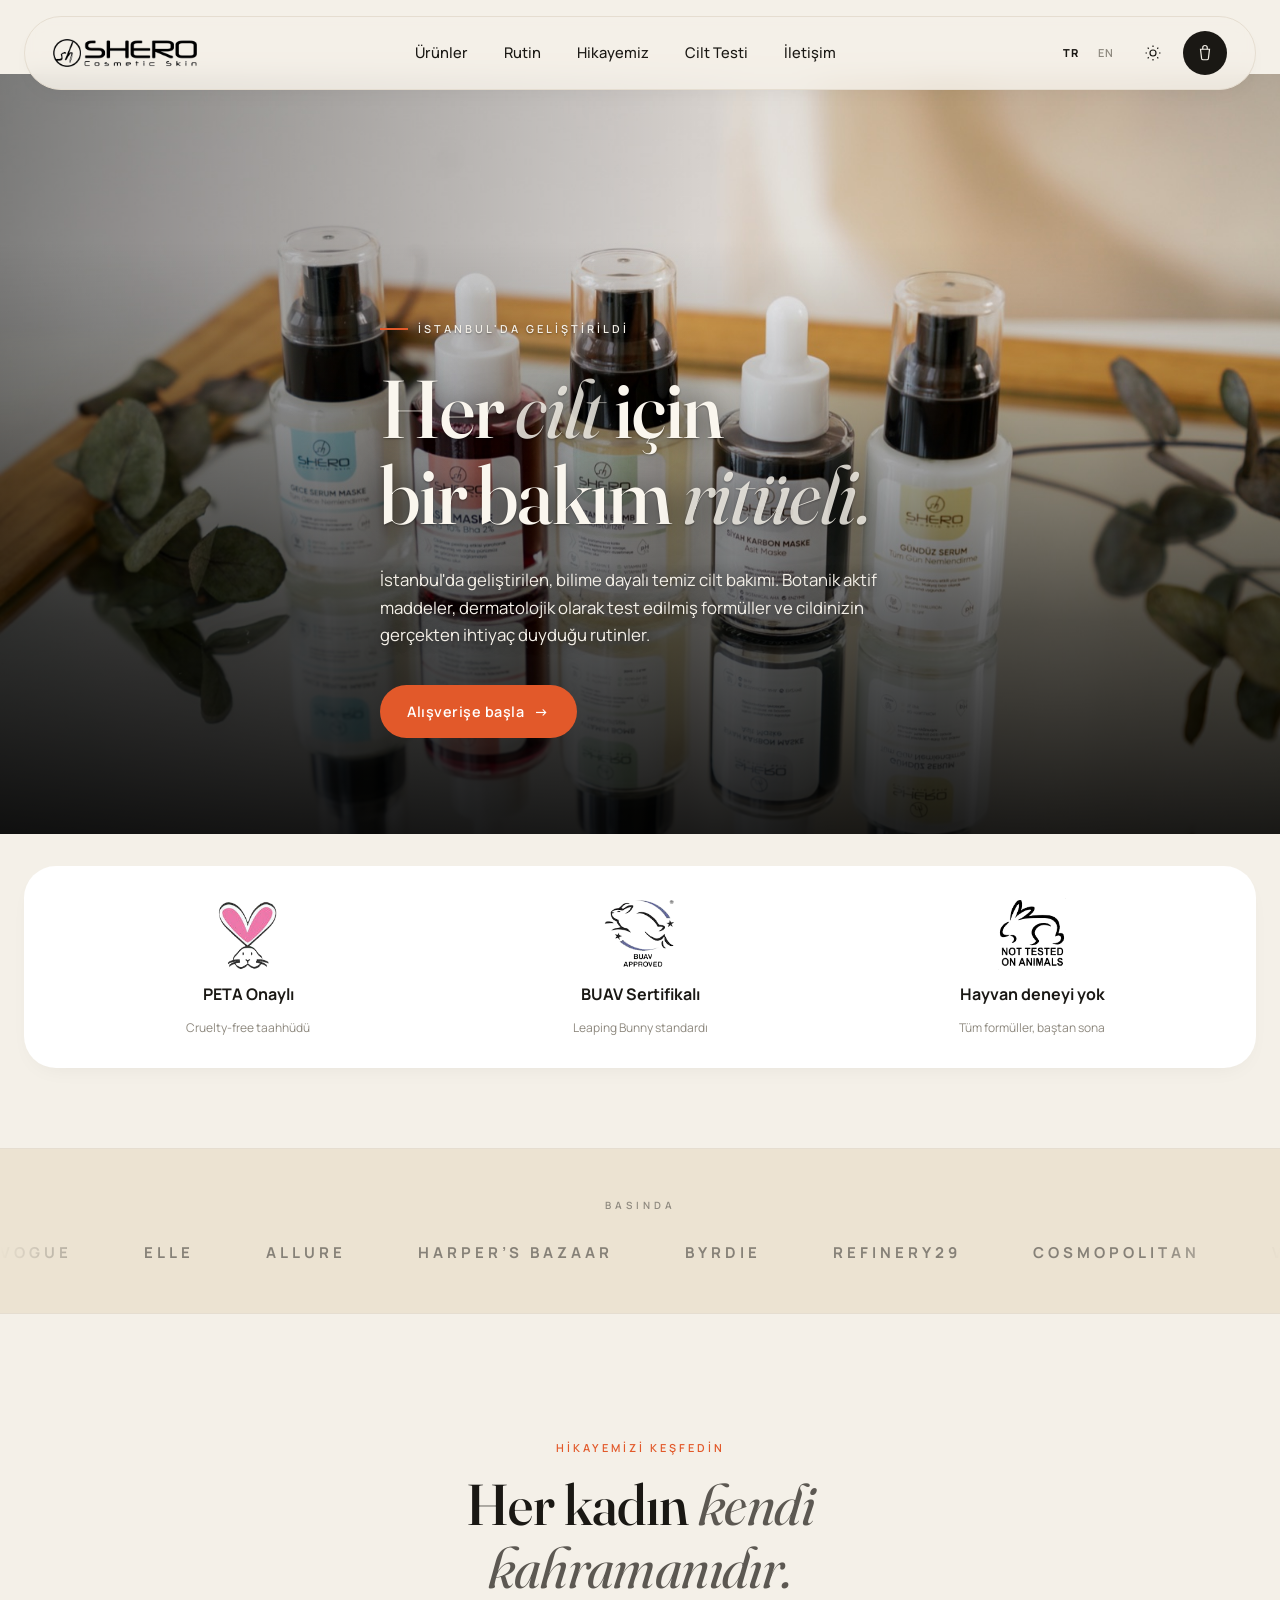
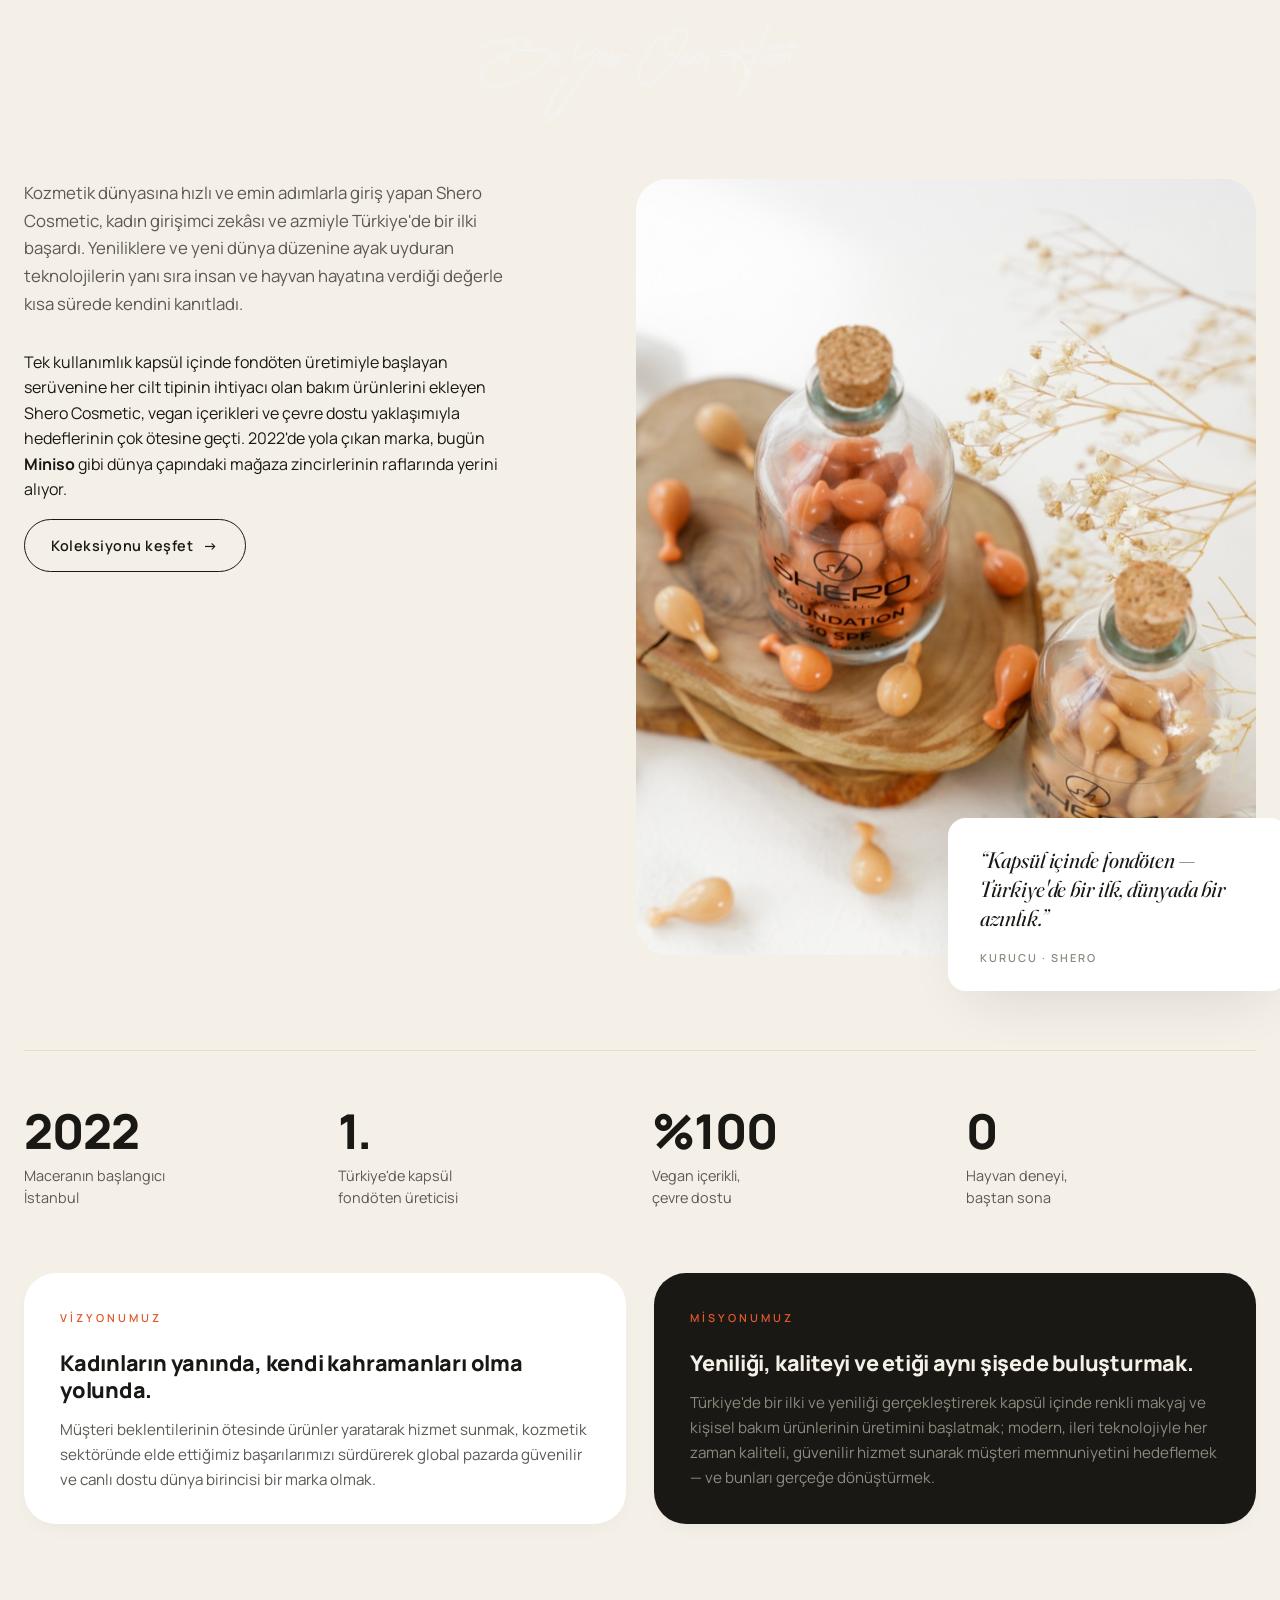
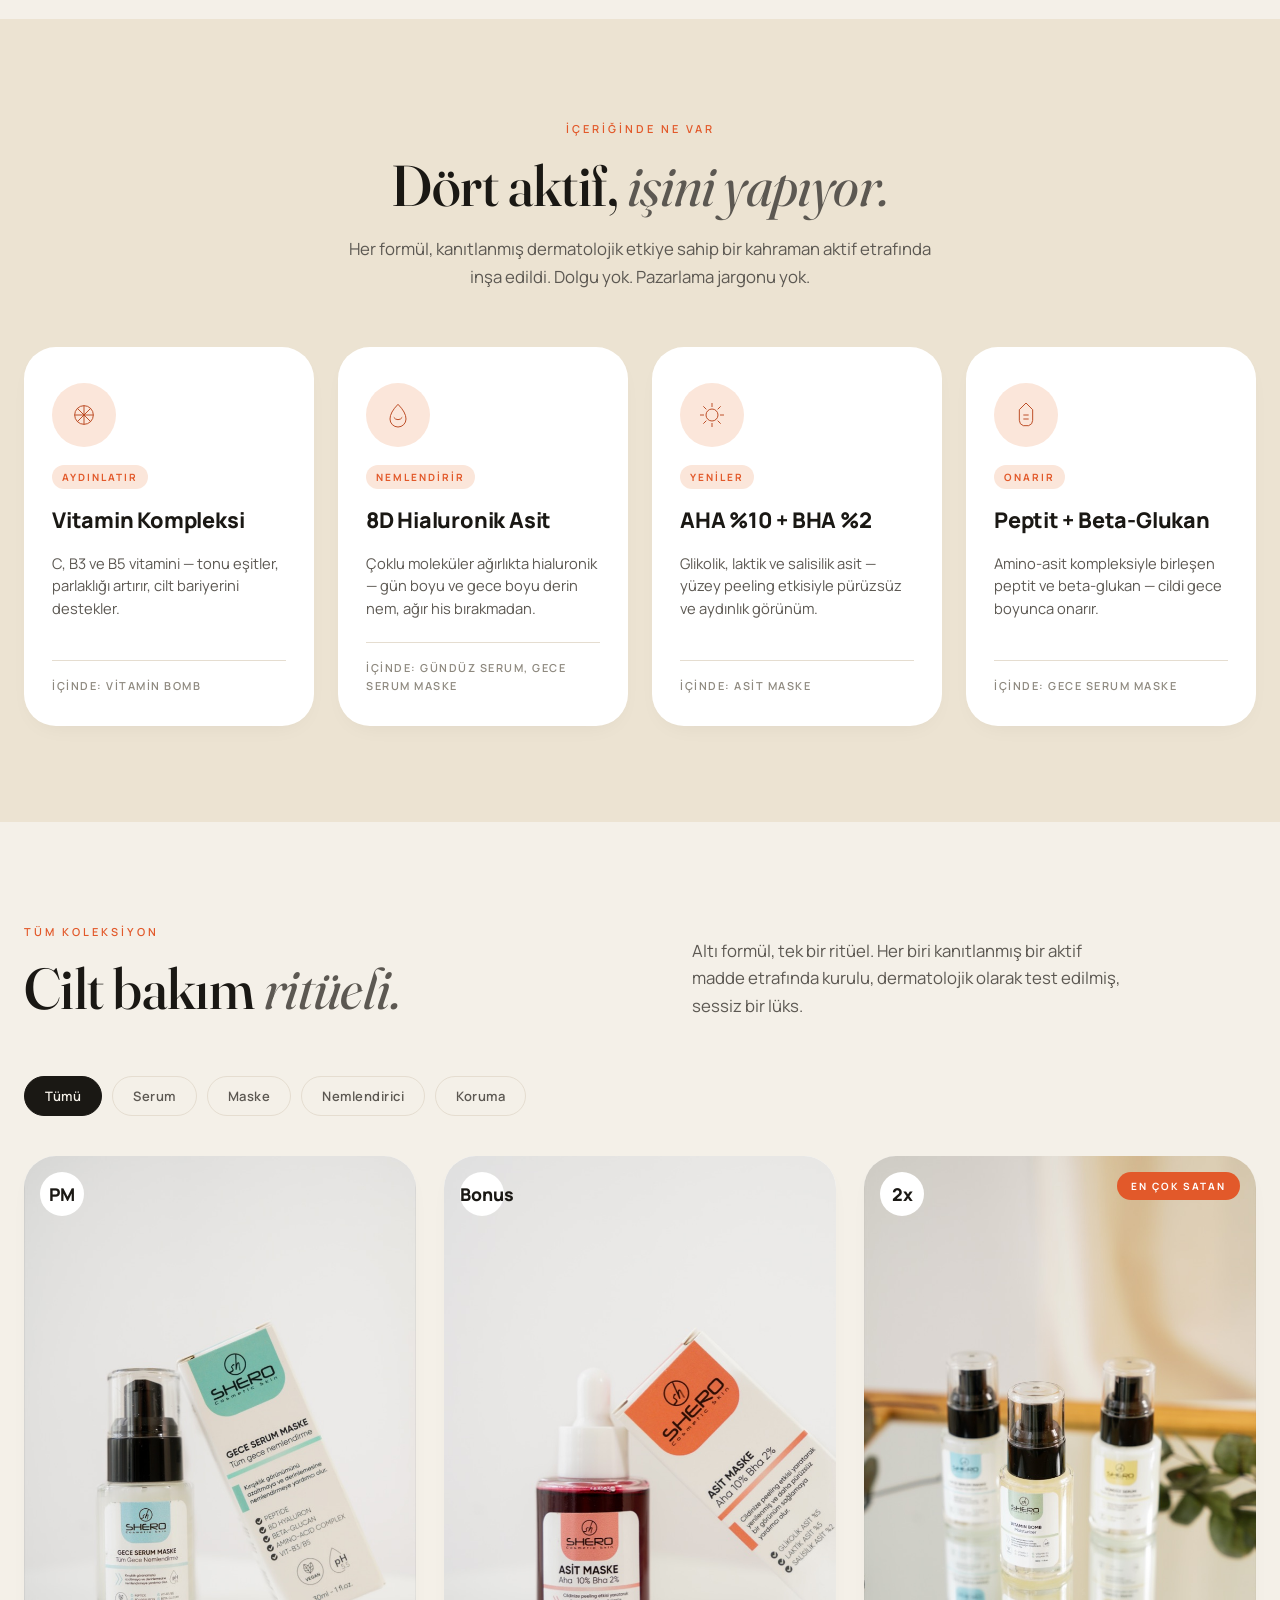
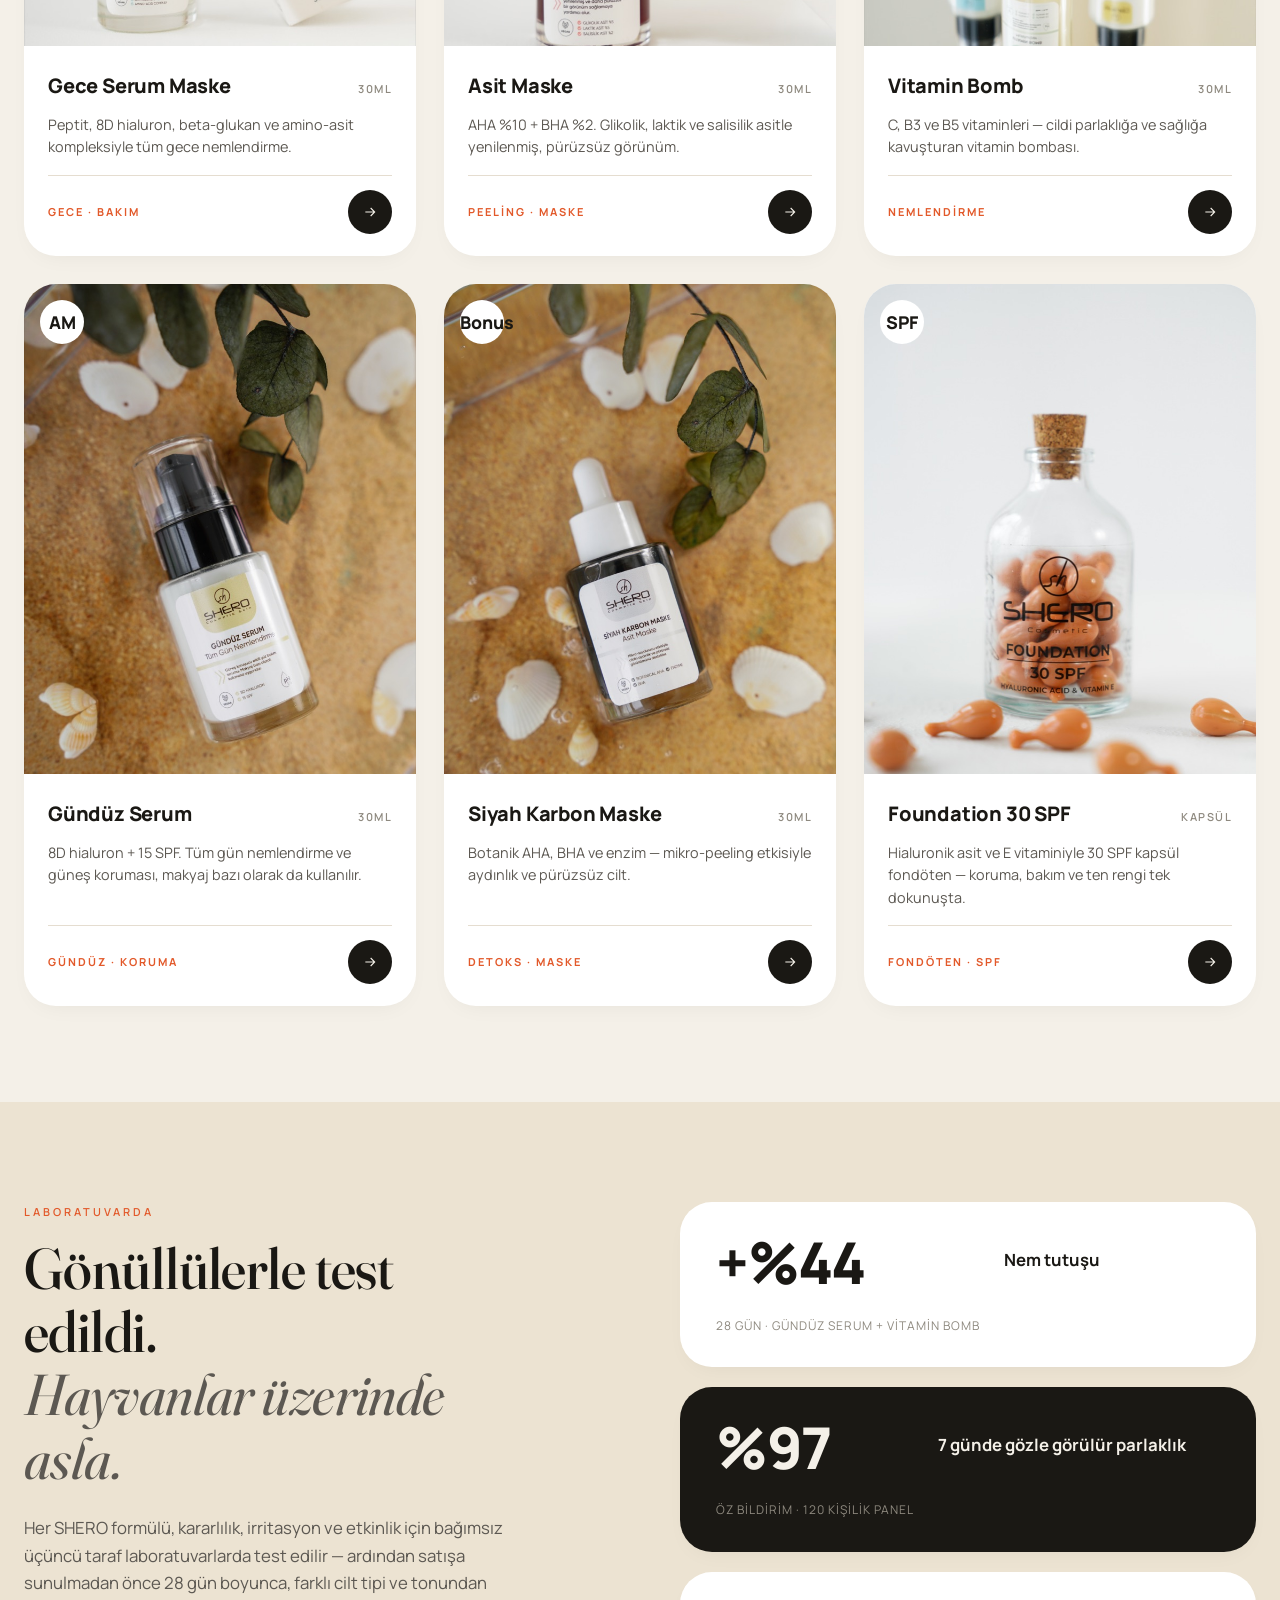
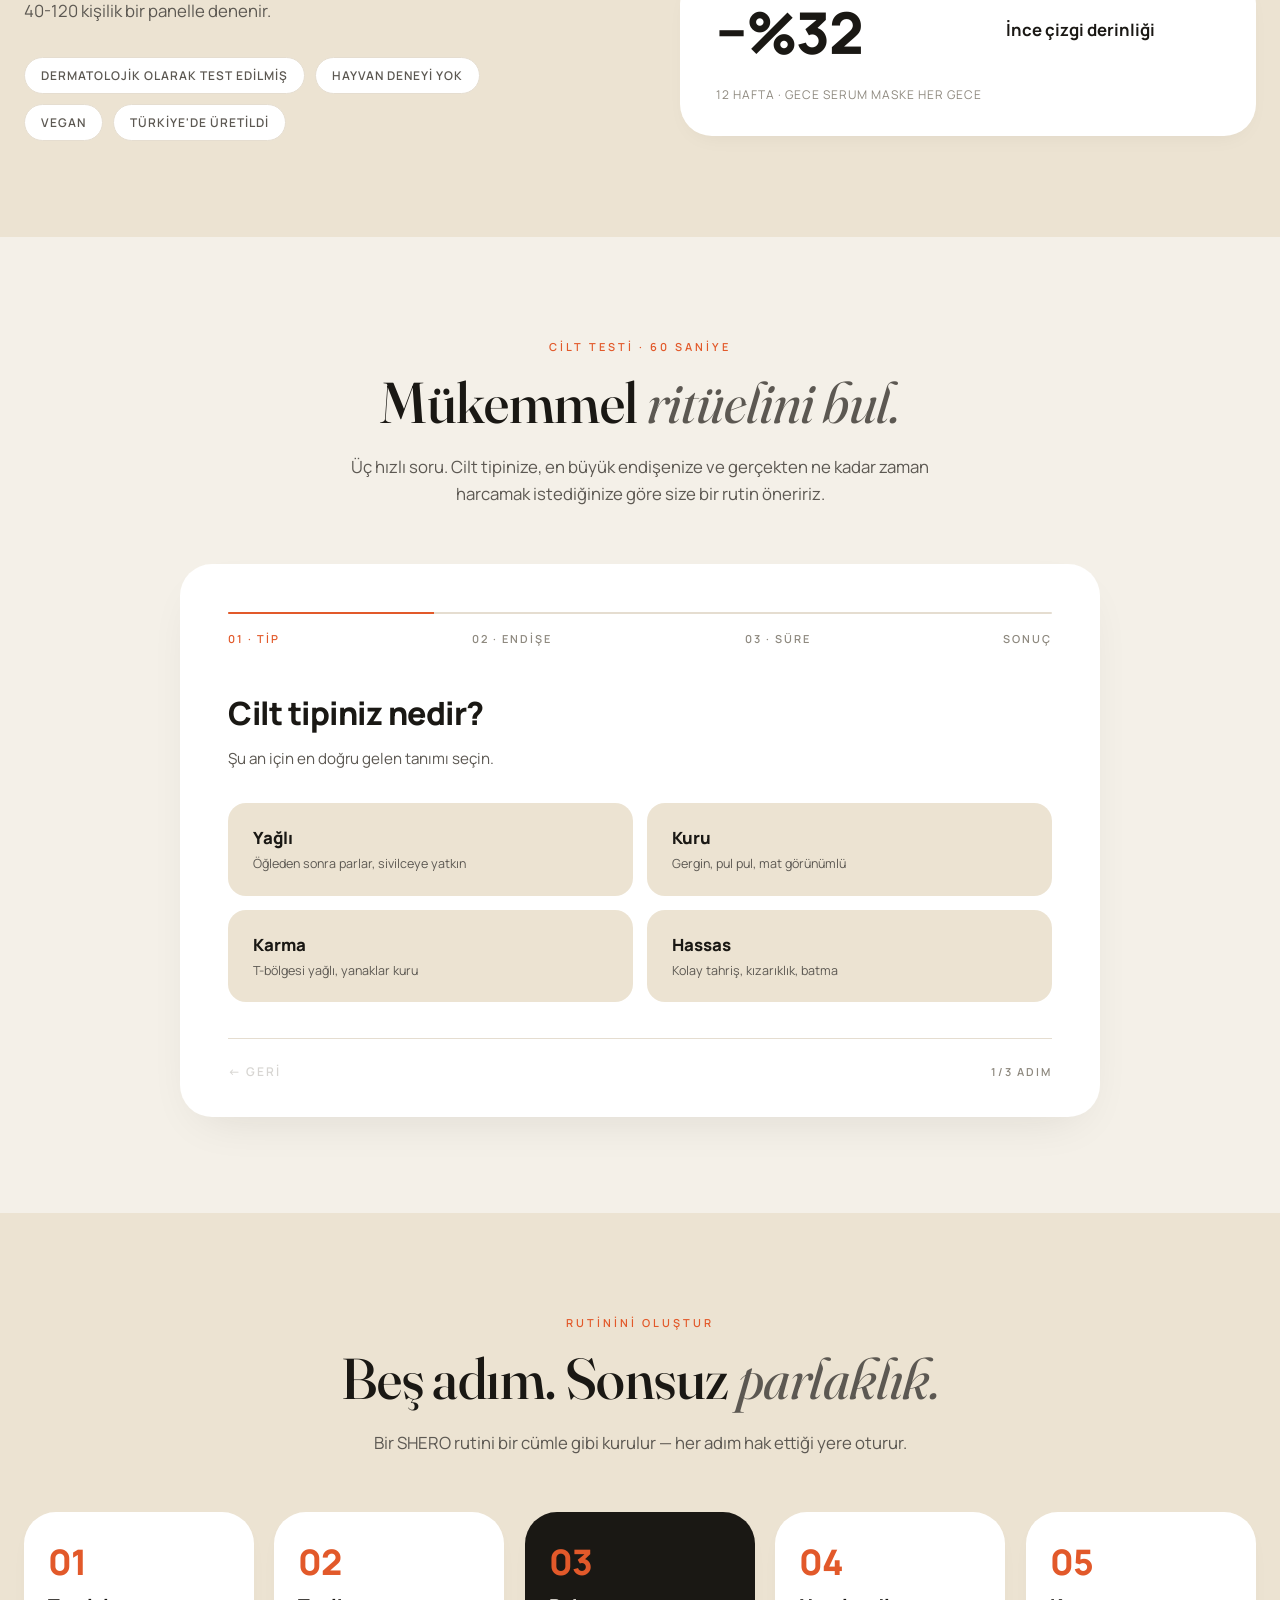
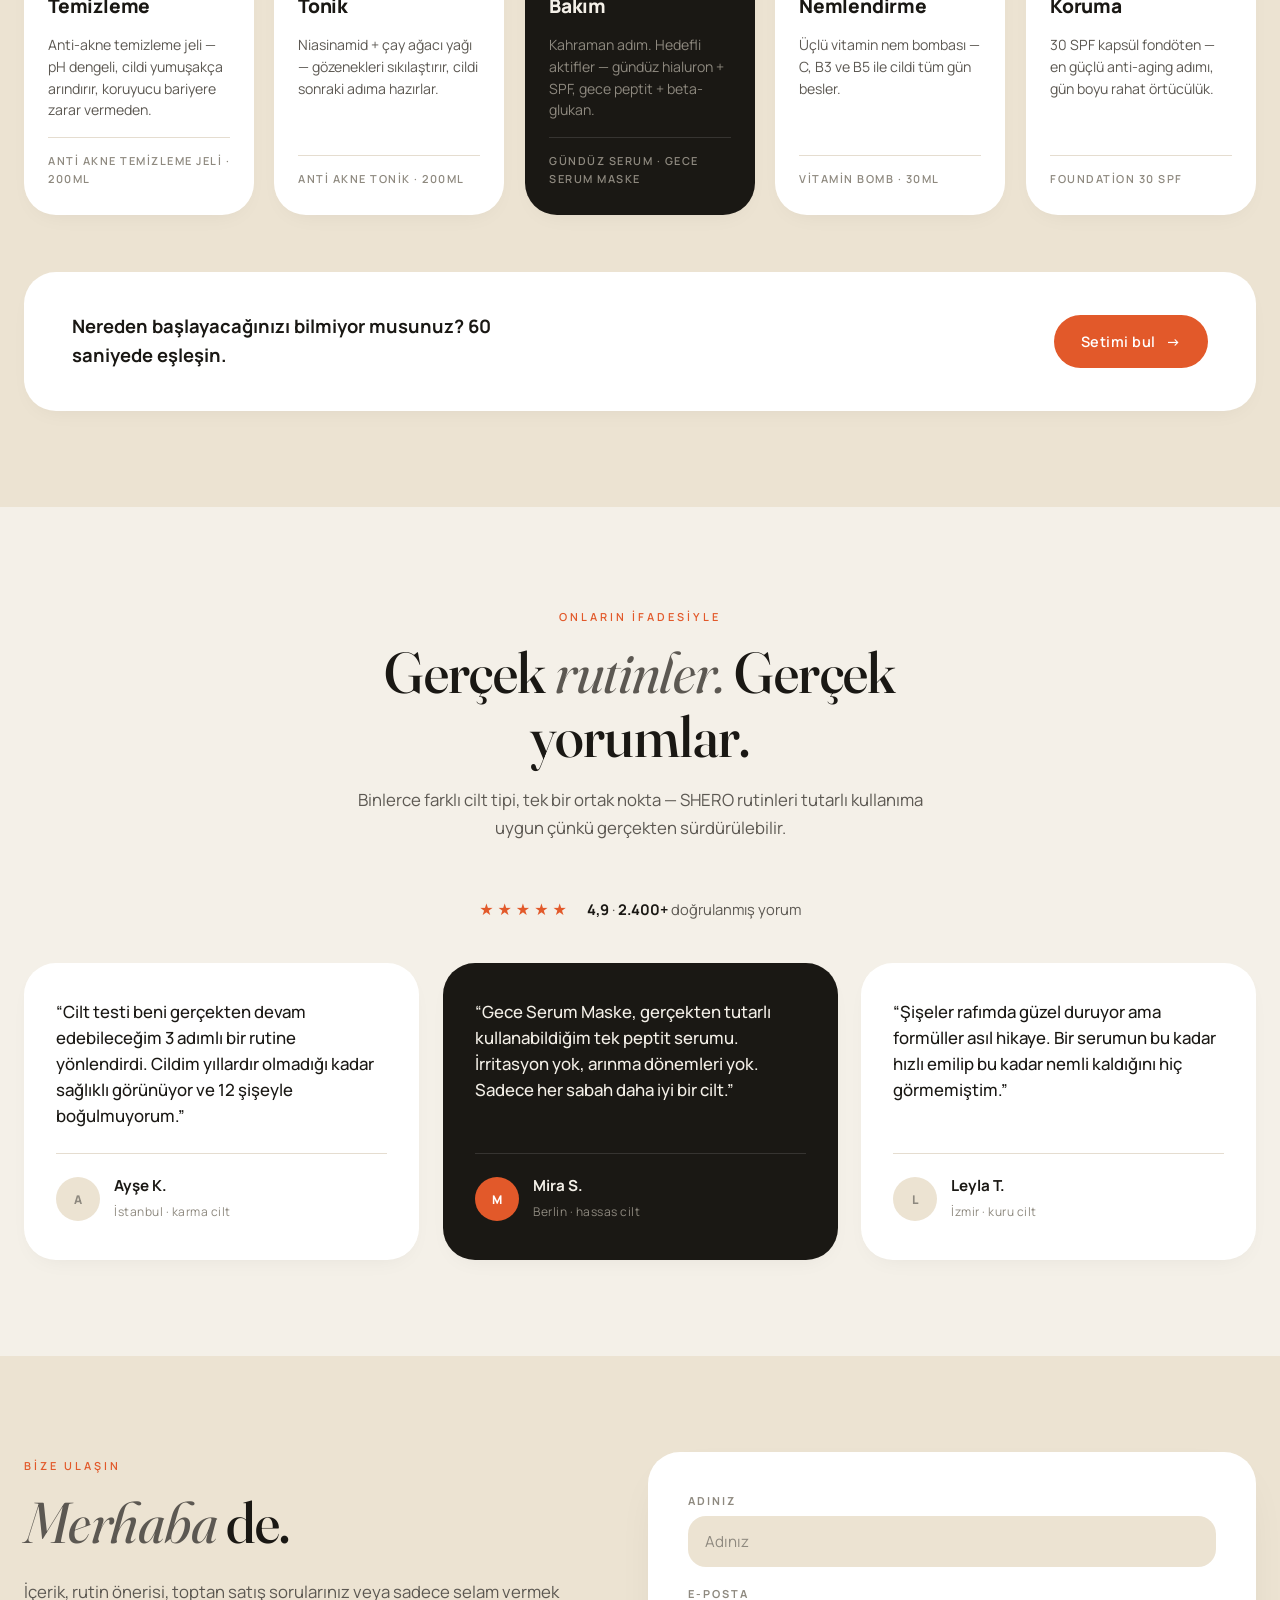
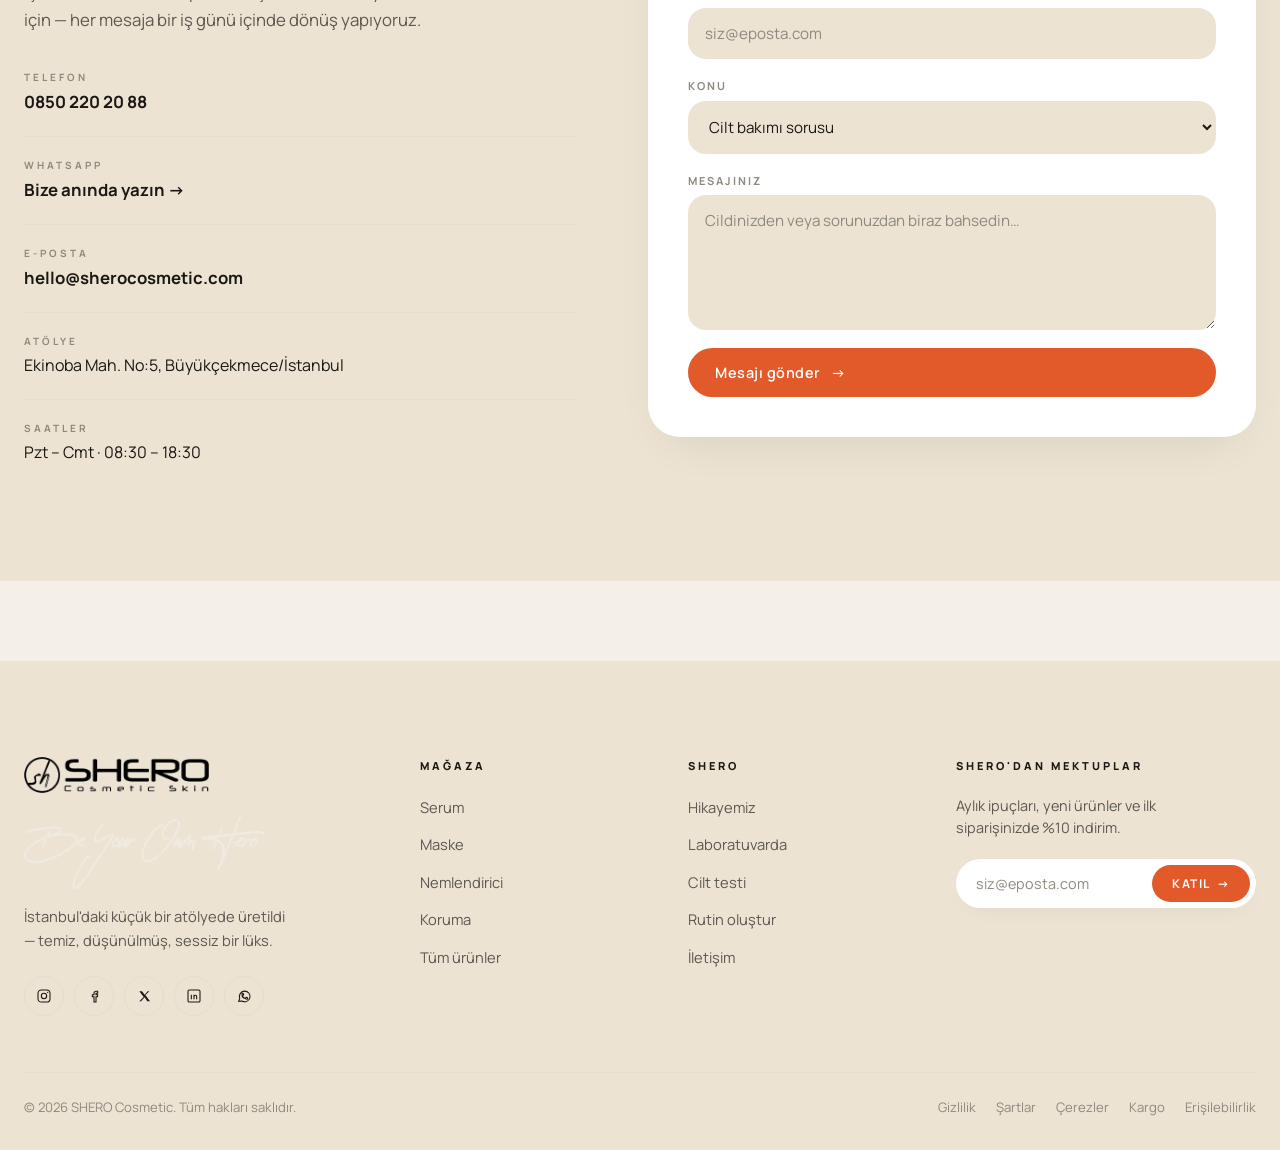
==== commit 44e123ef: "TR copy: fix grammar + idiom across hero/about/products/lab/testimonials The Turkish copy was readin" ====
--- a/index.html
+++ b/index.html
@@ -5,7 +5,7 @@
 <meta name="viewport" content="width=device-width, initial-scale=1.0" />
 <meta name="theme-color" content="#F4F0E8" />
 <title>SHERO Cosmetic — Her cilt için bakım ritüeli</title>
-<meta name="description" content="SHERO Cosmetic — İstanbul'da geliştirilen, bilime dayalı temiz cilt bakımı. Botanik aktifler, dermatolojik test edilmiş formüller." />
+<meta name="description" content="SHERO Cosmetic — İstanbul'da geliştirilen, bilime dayalı temiz cilt bakımı. Botanik aktif maddeler, dermatolojik olarak test edilmiş formüller." />
 
 <!-- Indexing — staging deploy is noindex. Flip to "index, follow, max-image-preview:large"
      when DNS for sherocosmetic.com points at a real deploy. -->
@@ -21,7 +21,7 @@
 <meta property="og:type" content="website" />
 <meta property="og:site_name" content="SHERO Cosmetic" />
 <meta property="og:title" content="SHERO Cosmetic — Her cilt için bakım ritüeli" />
-<meta property="og:description" content="İstanbul'da geliştirilen, bilime dayalı temiz cilt bakımı. Botanik aktifler, dermatolojik test edilmiş formüller." />
+<meta property="og:description" content="İstanbul'da geliştirilen, bilime dayalı temiz cilt bakımı. Botanik aktif maddeler, dermatolojik olarak test edilmiş formüller." />
 <meta property="og:url" content="https://sherocosmetic.com/" />
 <meta property="og:image" content="https://sherocosmetic.com/1200x630.png" />
 <meta property="og:image:width" content="1200" />
@@ -33,7 +33,7 @@
 <!-- Twitter -->
 <meta name="twitter:card" content="summary_large_image" />
 <meta name="twitter:title" content="SHERO Cosmetic — Her cilt için bakım ritüeli" />
-<meta name="twitter:description" content="İstanbul'da geliştirilen, bilime dayalı temiz cilt bakımı. Botanik aktifler, dermatolojik test edilmiş formüller." />
+<meta name="twitter:description" content="İstanbul'da geliştirilen, bilime dayalı temiz cilt bakımı. Botanik aktif maddeler, dermatolojik olarak test edilmiş formüller." />
 <meta name="twitter:image" content="https://sherocosmetic.com/1200x630.png" />
 <meta name="twitter:image:alt" content="SHERO Cosmetic — Cilt bakım koleksiyonu" />
 
@@ -49,7 +49,7 @@
       "url": "https://sherocosmetic.com/",
       "logo": "https://sherocosmetic.com/1200x630.png",
       "image": "https://sherocosmetic.com/1200x630.png",
-      "description": "İstanbul'da geliştirilen, bilime dayalı temiz cilt bakımı. Botanik aktifler, dermatolojik test edilmiş formüller.",
+      "description": "İstanbul'da geliştirilen, bilime dayalı temiz cilt bakımı. Botanik aktif maddeler, dermatolojik olarak test edilmiş formüller.",
       "email": "hello@sherocosmetic.com",
       "telephone": "+90-850-220-2088",
       "address": {
@@ -156,13 +156,13 @@
       <div class="hero__copy">
         <span class="hero__eyebrow">İstanbul'da geliştirildi</span>
         <h1 class="hero__title">
-          Her cilt için <em>yeni</em><br/>
-          bakım <em>ritüeli.</em>
+          Her <em>cilt</em> için<br/>
+          bir bakım <em>ritüeli.</em>
         </h1>
         <p class="hero__lead">
           İstanbul'da geliştirilen, bilime dayalı temiz cilt bakımı.
-          Botanik aktifler, dermatolojik test edilmiş formüller ve
-          cildinizin gerçekten ihtiyacı olan rutinler.
+          Botanik aktif maddeler, dermatolojik olarak test edilmiş
+          formüller ve cildinizin gerçekten ihtiyaç duyduğu rutinler.
         </p>
         <div class="hero__actions">
           <a class="btn btn--primary" href="#products" data-cta data-cta-campaign="hero" data-cta-content="alisverise-basla">
@@ -181,7 +181,7 @@
       <div class="trust-item trust-item--badge">
         <img src="badges/PETAlogo.png" alt="PETA cruelty-free amblemi" class="trust-item__badge" />
         <span class="trust-item__label">PETA Onaylı</span>
-        <span class="trust-item__hint">Cruelty-free taahhüt</span>
+        <span class="trust-item__hint">Cruelty-free taahhüdü</span>
       </div>
       <div class="trust-item trust-item--badge">
         <img src="badges/buavlogo.png" alt="BUAV Approved Leaping Bunny amblemi" class="trust-item__badge" />
@@ -227,7 +227,7 @@
     <div class="section-head about__head" data-reveal>
       <span class="eyebrow">Hikayemizi Keşfedin</span>
       <h2 class="section-title">
-        Her kadın <em>kendinin</em><br/>
+        Her kadın <em>kendi</em><br/>
         <em>kahramanıdır.</em>
       </h2>
       <img src="beyourownhero.png" alt="Be your own hero" class="about__signature" />
@@ -267,7 +267,7 @@
     <div class="about__stats">
       <div class="about__stat">
         <strong>2022</strong>
-        <span>Macera başlangıcı<br/>İstanbul</span>
+        <span>Maceranın başlangıcı<br/>İstanbul</span>
       </div>
       <div class="about__stat">
         <strong>1.</strong>
@@ -371,7 +371,7 @@
         <span class="eyebrow">Tüm koleksiyon</span>
         <h2 class="section-title">Cilt bakım <em>ritüeli.</em></h2>
       </div>
-      <p class="lead">Altı formül, tek bir ritüel. Her biri kanıtlanmış bir aktif etrafında, dermatolojik test edilmiş ve sessiz bir lüks.</p>
+      <p class="lead">Altı formül, tek bir ritüel. Her biri kanıtlanmış bir aktif madde etrafında kurulu, dermatolojik olarak test edilmiş, sessiz bir lüks.</p>
     </div>
 
     <div class="products__filters" role="tablist" aria-label="Ürün kategorileri">
@@ -474,7 +474,7 @@
             <h3>Siyah Karbon Maske</h3>
             <span class="product-card__size">30ml</span>
           </div>
-          <p>Botanik AHA, BHA ve enzim &mdash; mikro-soyturucu etkiyle aydınlık ve pürüzsüz cilt.</p>
+          <p>Botanik AHA, BHA ve enzim &mdash; mikro-peeling etkisiyle aydınlık ve pürüzsüz cilt.</p>
           <div class="product-card__foot">
             <span class="product-card__price">Detoks · Maske</span>
             <a href="#" class="product-card__cta" data-cta data-cta-campaign="products" data-cta-content="siyah-karbon-maske" aria-label="Siyah Karbon Maske al">
@@ -524,7 +524,7 @@
           tipi ve tonundan 40-120 kişilik bir panelle denenir.
         </p>
         <div class="lab__certs">
-          <span class="pill">Dermatolojik test edilmiş</span>
+          <span class="pill">Dermatolojik olarak test edilmiş</span>
           <span class="pill">Hayvan deneyi yok</span>
           <span class="pill">Vegan</span>
           <span class="pill">Türkiye'de üretildi</span>
@@ -709,7 +709,7 @@
       </article>
 
       <article class="testimonial testimonial--feature" data-reveal>
-        <p>&ldquo;Gece Serum Maske, gerçekten tutarlı kullanabildiğim tek peptit serumu. İritasyon yok, ayıklama haftaları yok. Sadece her sabah daha iyi bir cilt.&rdquo;</p>
+        <p>&ldquo;Gece Serum Maske, gerçekten tutarlı kullanabildiğim tek peptit serumu. İrritasyon yok, arınma dönemleri yok. Sadece her sabah daha iyi bir cilt.&rdquo;</p>
         <footer>
           <span class="testimonial__avatar" aria-hidden="true">M</span>
           <div>
@@ -923,7 +923,7 @@
     { "id": "asit-maske",         "name": "Asit Maske",         "size": "30ml",   "step": "Bonus", "stepLabel": "PEELING · MASKE",      "category": "maske",        "hero": "AHA %10 + BHA %2. Yenilenmiş ve pürüzsüz cilt için glikolik, laktik ve salisilik asit." },
     { "id": "vitamin-bomb",       "name": "Vitamin Bomb",       "size": "30ml",   "step": "2x",    "stepLabel": "NEMLENDIRME",          "category": "nemlendirici", "hero": "C, B3 ve B5 vitaminleri — cildi parlaklığa kavuşturan vitamin bombası." },
     { "id": "gunduz-serum",       "name": "Gündüz Serum",       "size": "30ml",   "step": "AM",    "stepLabel": "GÜNDÜZ · KORUMA",      "category": "serum",        "hero": "8D hialuron + 15 SPF. Tüm gün nemlendirme ve güneş koruması." },
-    { "id": "siyah-karbon-maske", "name": "Siyah Karbon Maske", "size": "30ml",   "step": "Bonus", "stepLabel": "DETOKS · MASKE",       "category": "maske",        "hero": "Botanik AHA, BHA ve enzimle mikro-soyturucu etki, aydınlık ve pürüzsüz cilt." },
+    { "id": "siyah-karbon-maske", "name": "Siyah Karbon Maske", "size": "30ml",   "step": "Bonus", "stepLabel": "DETOKS · MASKE",       "category": "maske",        "hero": "Botanik AHA, BHA ve enzimle mikro-peeling etkisi, aydınlık ve pürüzsüz cilt." },
     { "id": "foundation",         "name": "Foundation 30 SPF",  "size": "Kapsül", "step": "SPF",   "stepLabel": "FONDÖTEN · SPF",       "category": "koruma",       "hero": "Hialuronik asit ve E vitaminiyle 30 SPF kapsül fondöten." }
   ]
 }
--- a/styles.css
+++ b/styles.css
@@ -1303,12 +1303,19 @@
 .hero__overlay {
   position: absolute;
   inset: 0;
+  /* Two stacked gradients: a bottom-up darken that gives the whole copy
+     area a readable base, and a left-side darken biased toward where the
+     text actually sits. Together the bottom-left region is the darkest
+     while the top-right of the photograph stays clear. */
   background:
-    linear-gradient(to bottom,
-      rgba(26, 24, 20, 0.18) 0%,
-      rgba(26, 24, 20, 0.00) 32%,
-      rgba(26, 24, 20, 0.42) 72%,
-      rgba(26, 24, 20, 0.78) 100%);
+    linear-gradient(to top,
+      rgba(0, 0, 0, 0.88) 0%,
+      rgba(0, 0, 0, 0.62) 28%,
+      rgba(0, 0, 0, 0.18) 58%,
+      rgba(0, 0, 0, 0.00) 78%),
+    linear-gradient(to right,
+      rgba(0, 0, 0, 0.42) 0%,
+      rgba(0, 0, 0, 0.00) 55%);
   z-index: -1;
   pointer-events: none;
 }
@@ -1327,8 +1334,9 @@
   font-weight: 600;
   letter-spacing: 3px;
   text-transform: uppercase;
-  color: rgba(244, 240, 232, 0.88);
+  color: #F4F0E8;
   margin-bottom: 28px;
+  text-shadow: 0 1px 2px rgba(0, 0, 0, 0.35);
 }
 .hero__eyebrow::before {
   content: '';
@@ -1347,21 +1355,26 @@
   font-variation-settings: 'opsz' 144;
   margin: 0 0 28px;
   color: #FAF6EE;
-  text-shadow: 0 1px 24px rgba(0, 0, 0, 0.22);
+  /* Soft halo for ambient legibility + crisp 1px edge for character-level
+     clarity over busy photography. */
+  text-shadow:
+    0 2px 28px rgba(0, 0, 0, 0.55),
+    0 1px 2px rgba(0, 0, 0, 0.35);
 }
 .hero__title em {
   font-style: italic;
   font-weight: 400;
-  color: rgba(250, 246, 238, 0.74);
+  color: rgba(250, 246, 238, 0.82);
   font-variation-settings: 'opsz' 144;
 }
 
 .hero__lead {
   font-size: 1.05rem;
   line-height: 1.65;
-  color: rgba(250, 246, 238, 0.9);
+  color: #F4F0E8;
   margin: 0 0 36px;
   max-width: 52ch;
+  text-shadow: 0 1px 12px rgba(0, 0, 0, 0.5);
 }
 
 .hero__actions {
@@ -1433,18 +1446,19 @@
   position: relative;
   padding: 120px 0 96px;
 }
-/* Asymmetric grid: copy is the narrow column (40%); the atelier photo +
-   floating pull-quote is the dominant column (60%). The quote becomes
-   the visual anchor — Fraunces italic at editorial display size, no
-   longer the small card it used to be. */
+/* Asymmetric grid: copy and visual columns at a gentle 1:1.15 ratio,
+   top-aligned so the lead paragraph begins at the same baseline as the
+   photo. The atelier photo is intentionally restrained (smaller column
+   width + 4:5 aspect) so the Fraunces italic pull-quote — anchored to
+   the photo's bottom-right — reads as the visual focus, not the photo. */
 .about__grid {
   display: grid;
-  grid-template-columns: 1fr 1.35fr;
-  gap: 88px;
-  align-items: center;
+  grid-template-columns: 1fr 1.15fr;
+  gap: 72px;
+  align-items: start;
   margin-bottom: 96px;
 }
-.about__copy { max-width: 460px; }
+.about__copy { max-width: 500px; }
 .about__copy .section-title { margin-bottom: 24px; }
 .about__copy .lead { margin-bottom: 32px; }
 
@@ -1453,7 +1467,7 @@
 }
 .about__image {
   width: 100%;
-  aspect-ratio: 5 / 6;
+  aspect-ratio: 4 / 5;
   background: var(--bg-sand);
   border-radius: var(--radius-lg);
   display: grid;
@@ -1468,11 +1482,11 @@
 
 .about__quote {
   position: absolute;
-  bottom: -44px;
-  right: -40px;
-  width: 360px;
+  bottom: -36px;
+  right: -32px;
+  width: 340px;
   margin: 0;
-  padding: 32px 36px 28px;
+  padding: 28px 32px 24px;
   background: var(--bg-card);
   border-radius: var(--radius);
   box-shadow: var(--shadow);
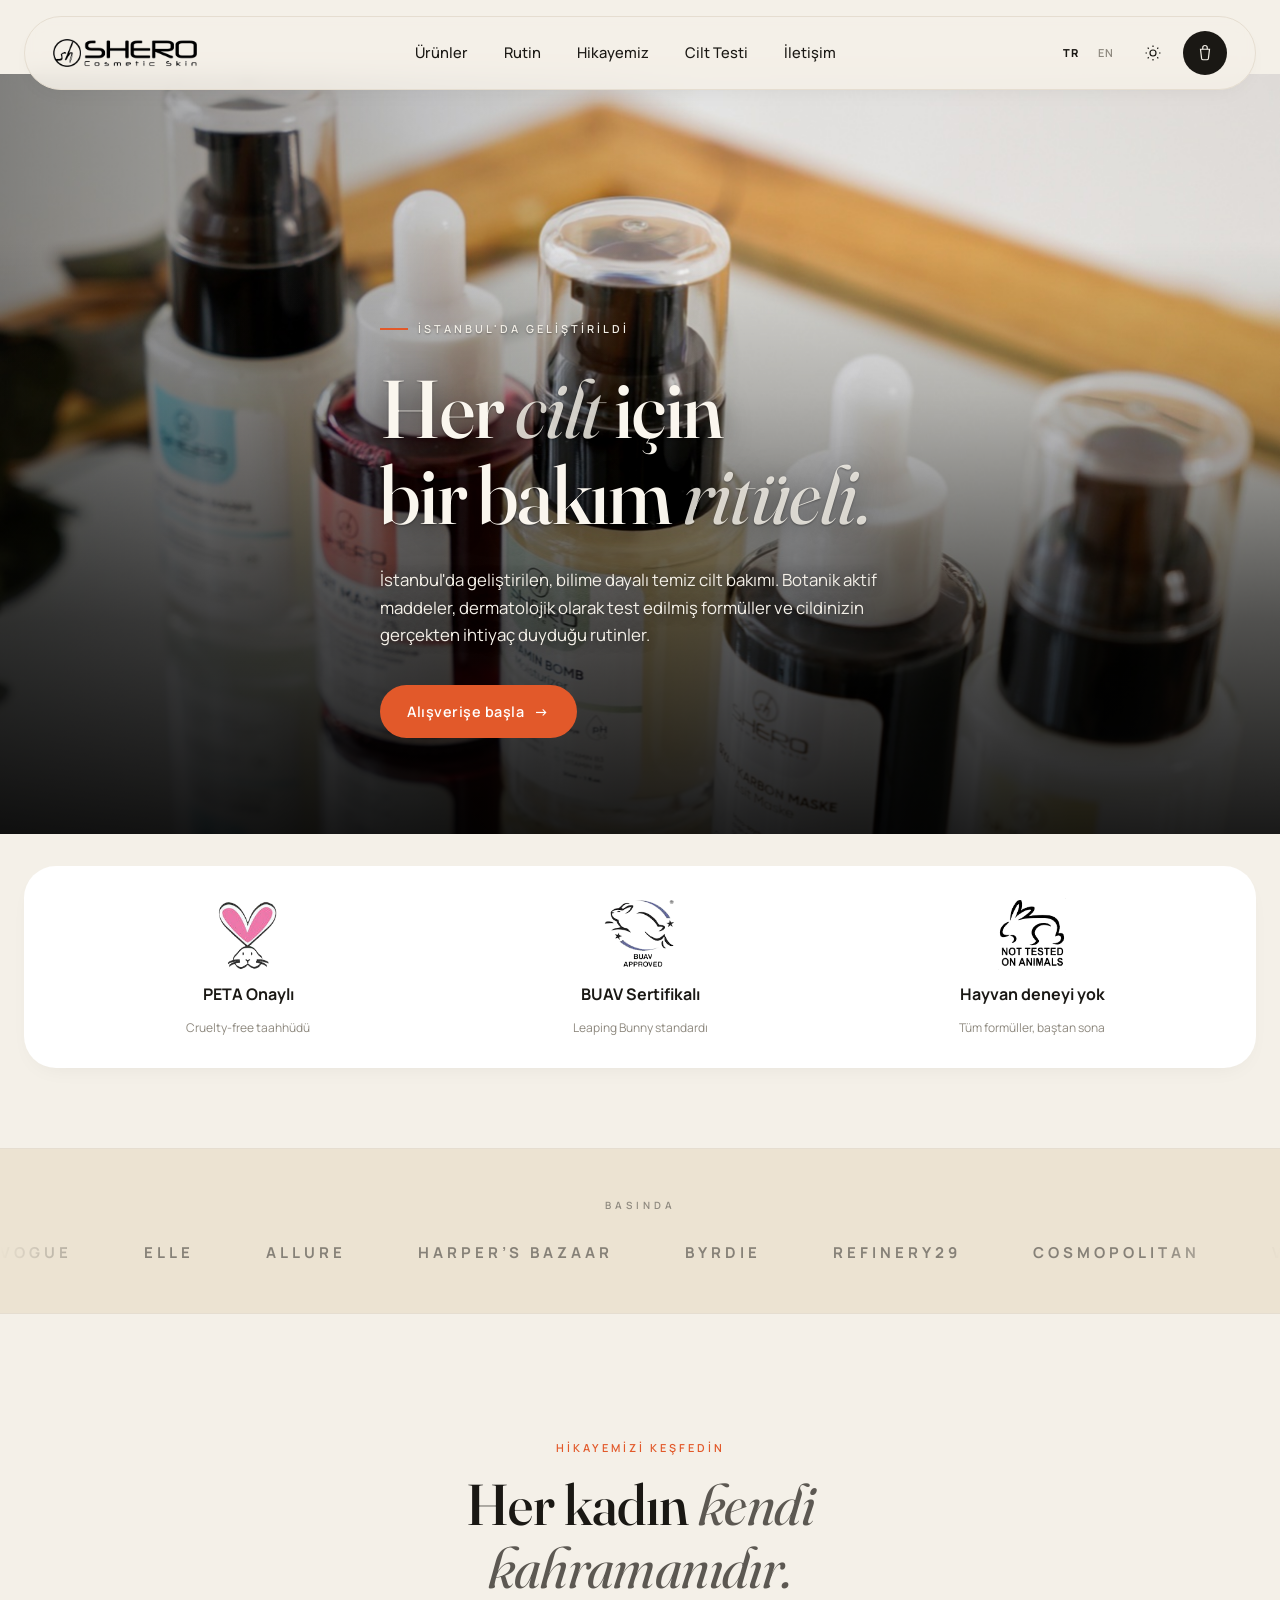
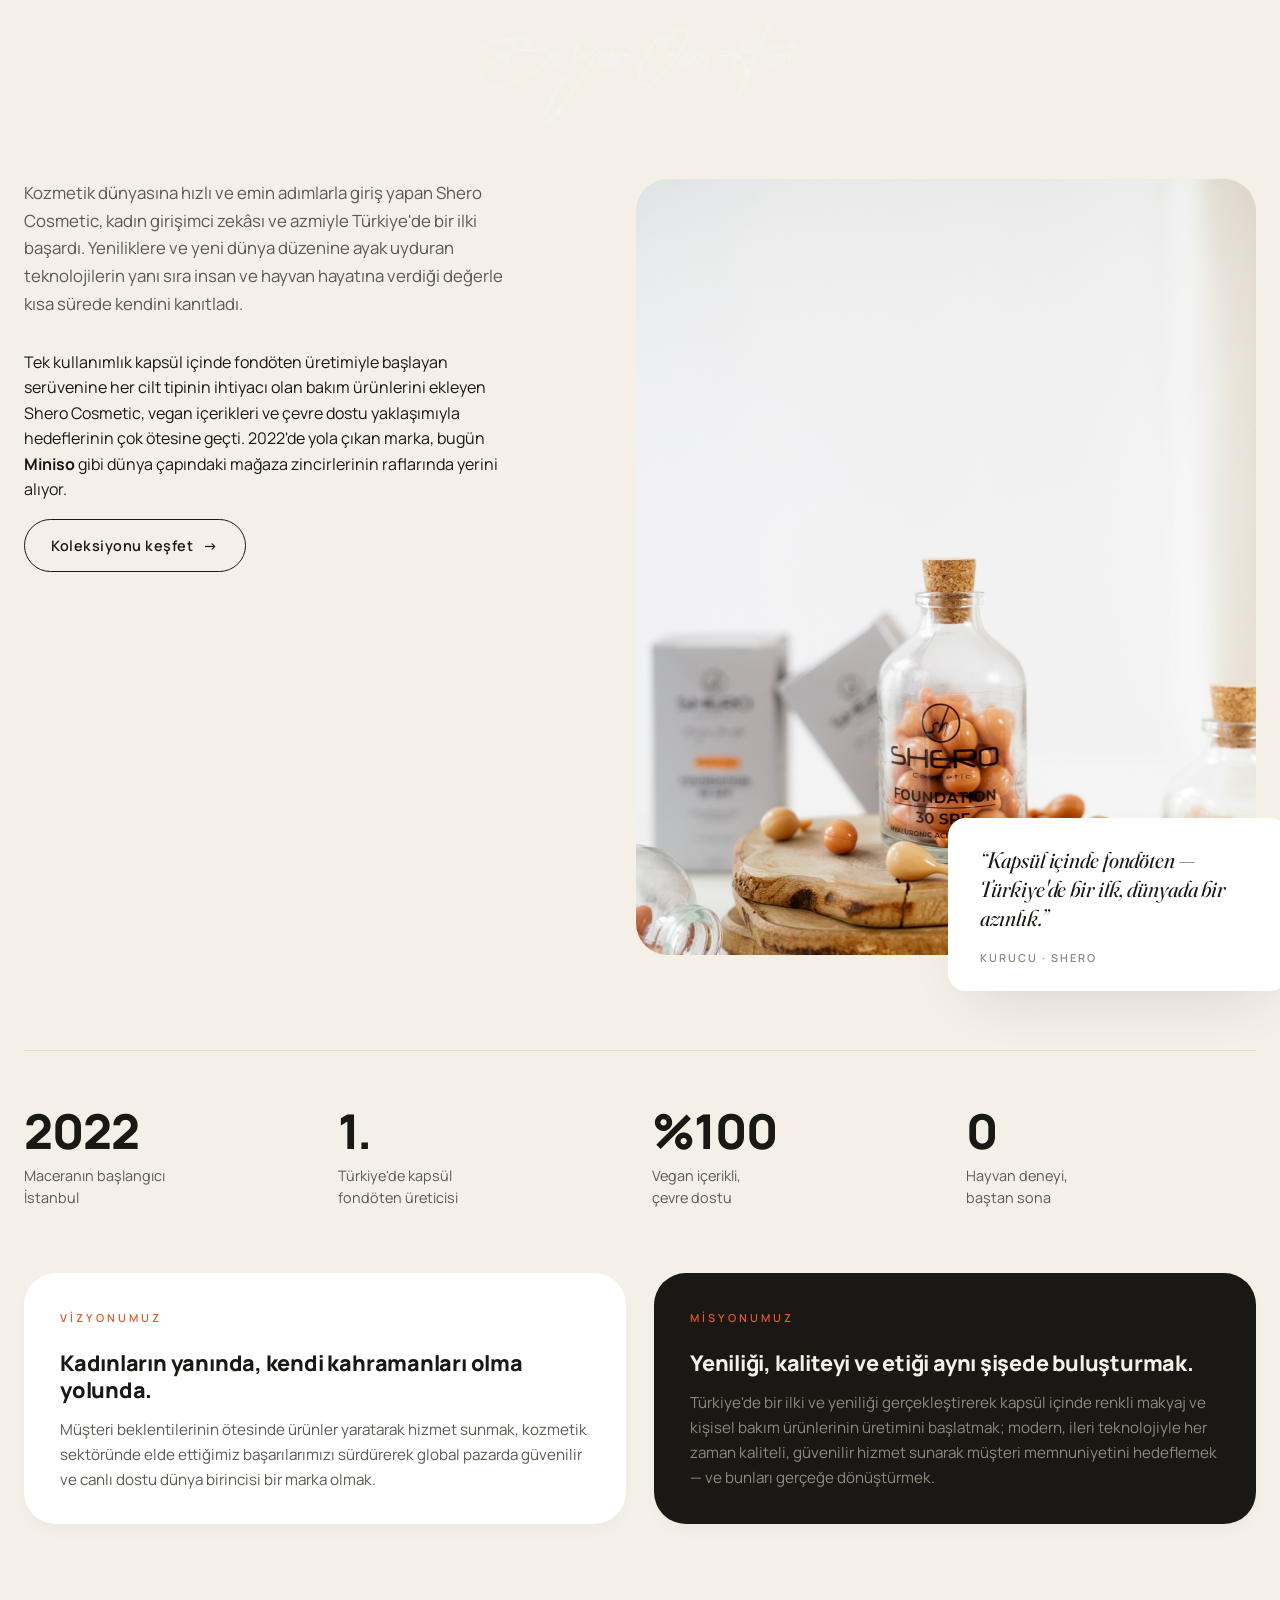
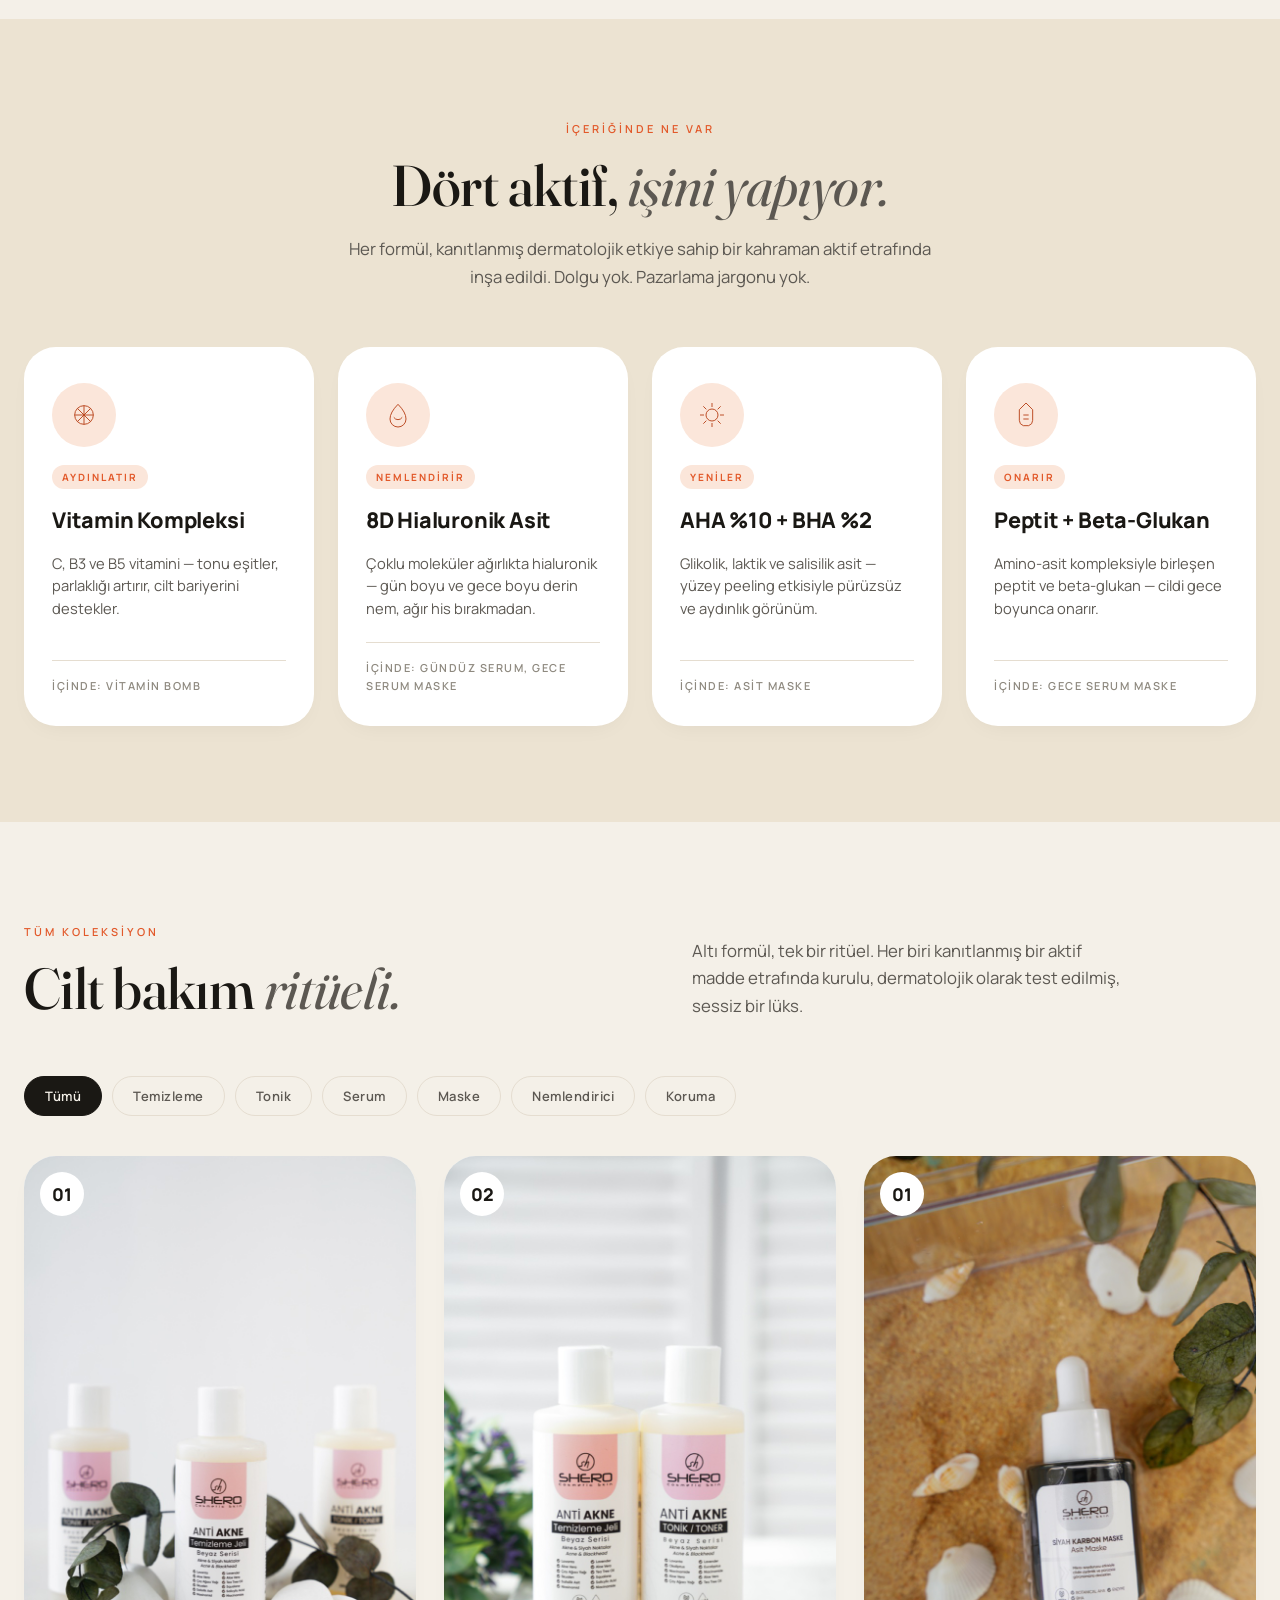
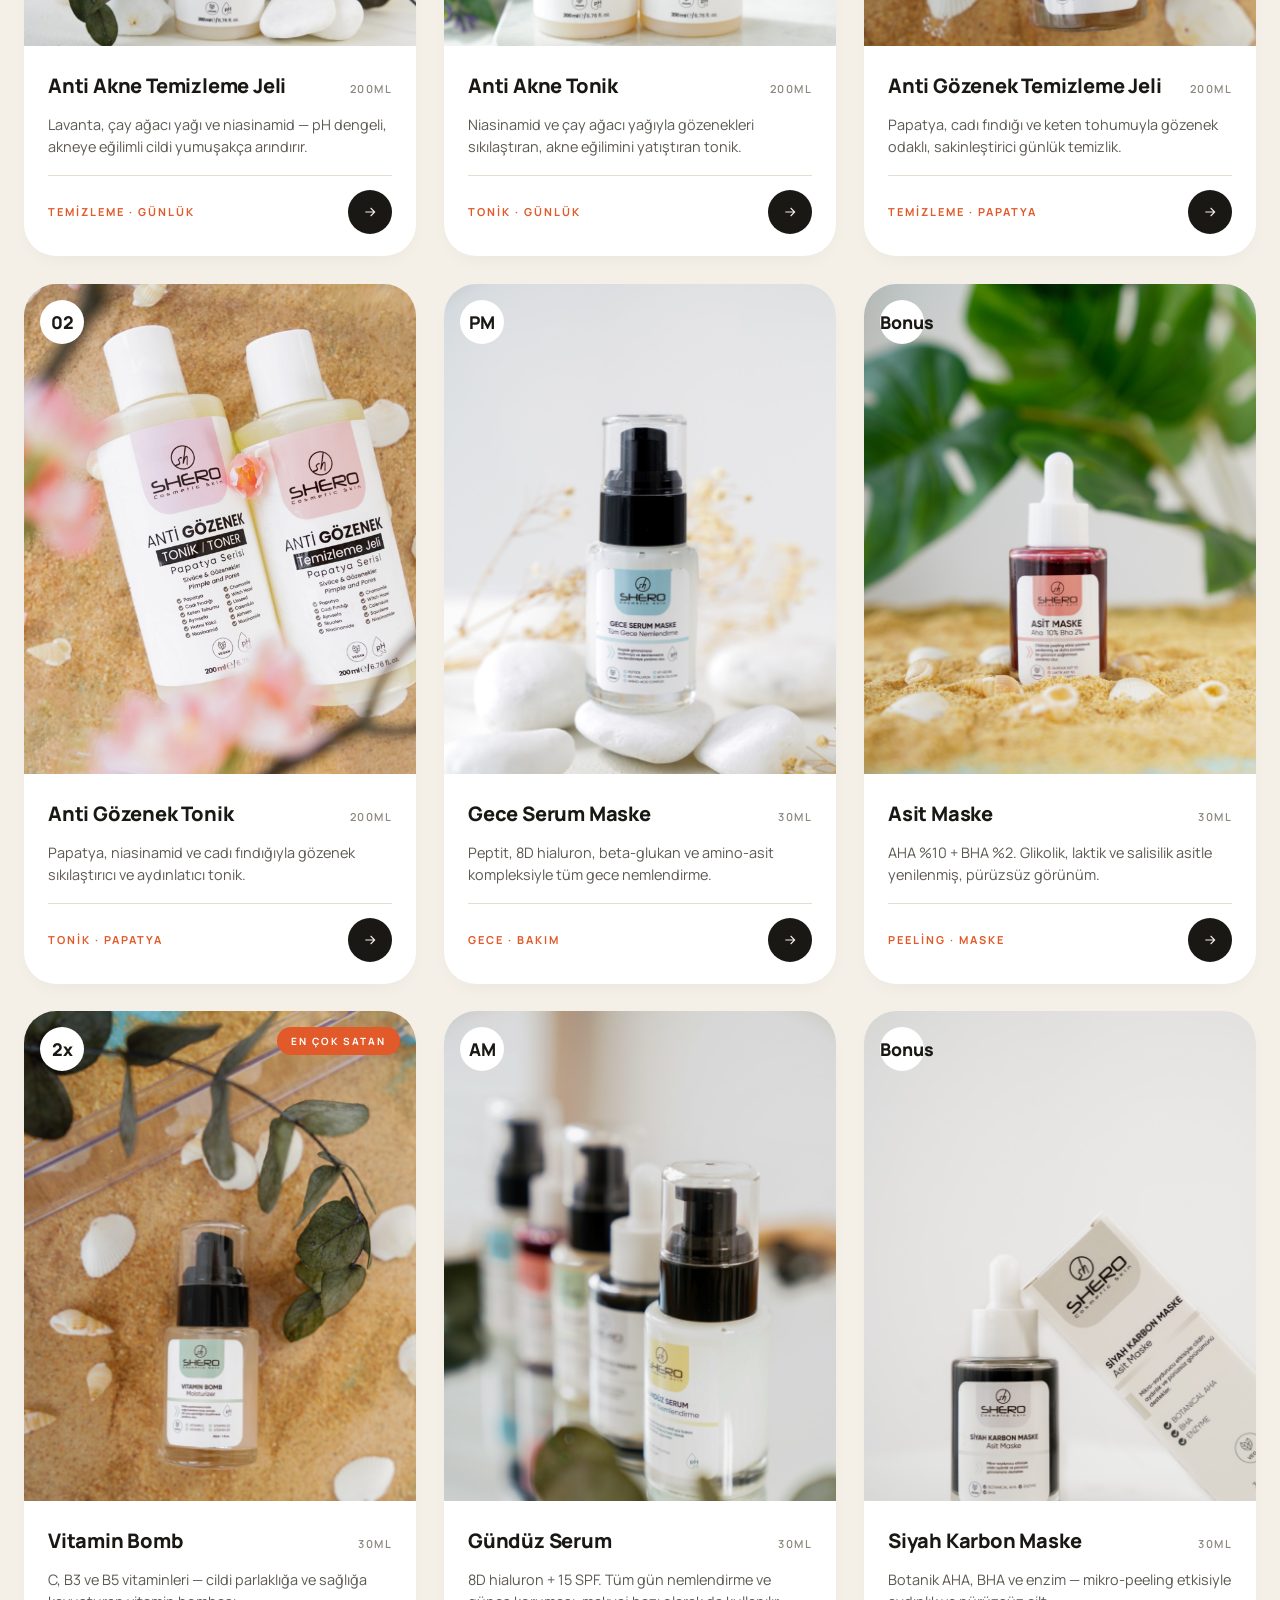
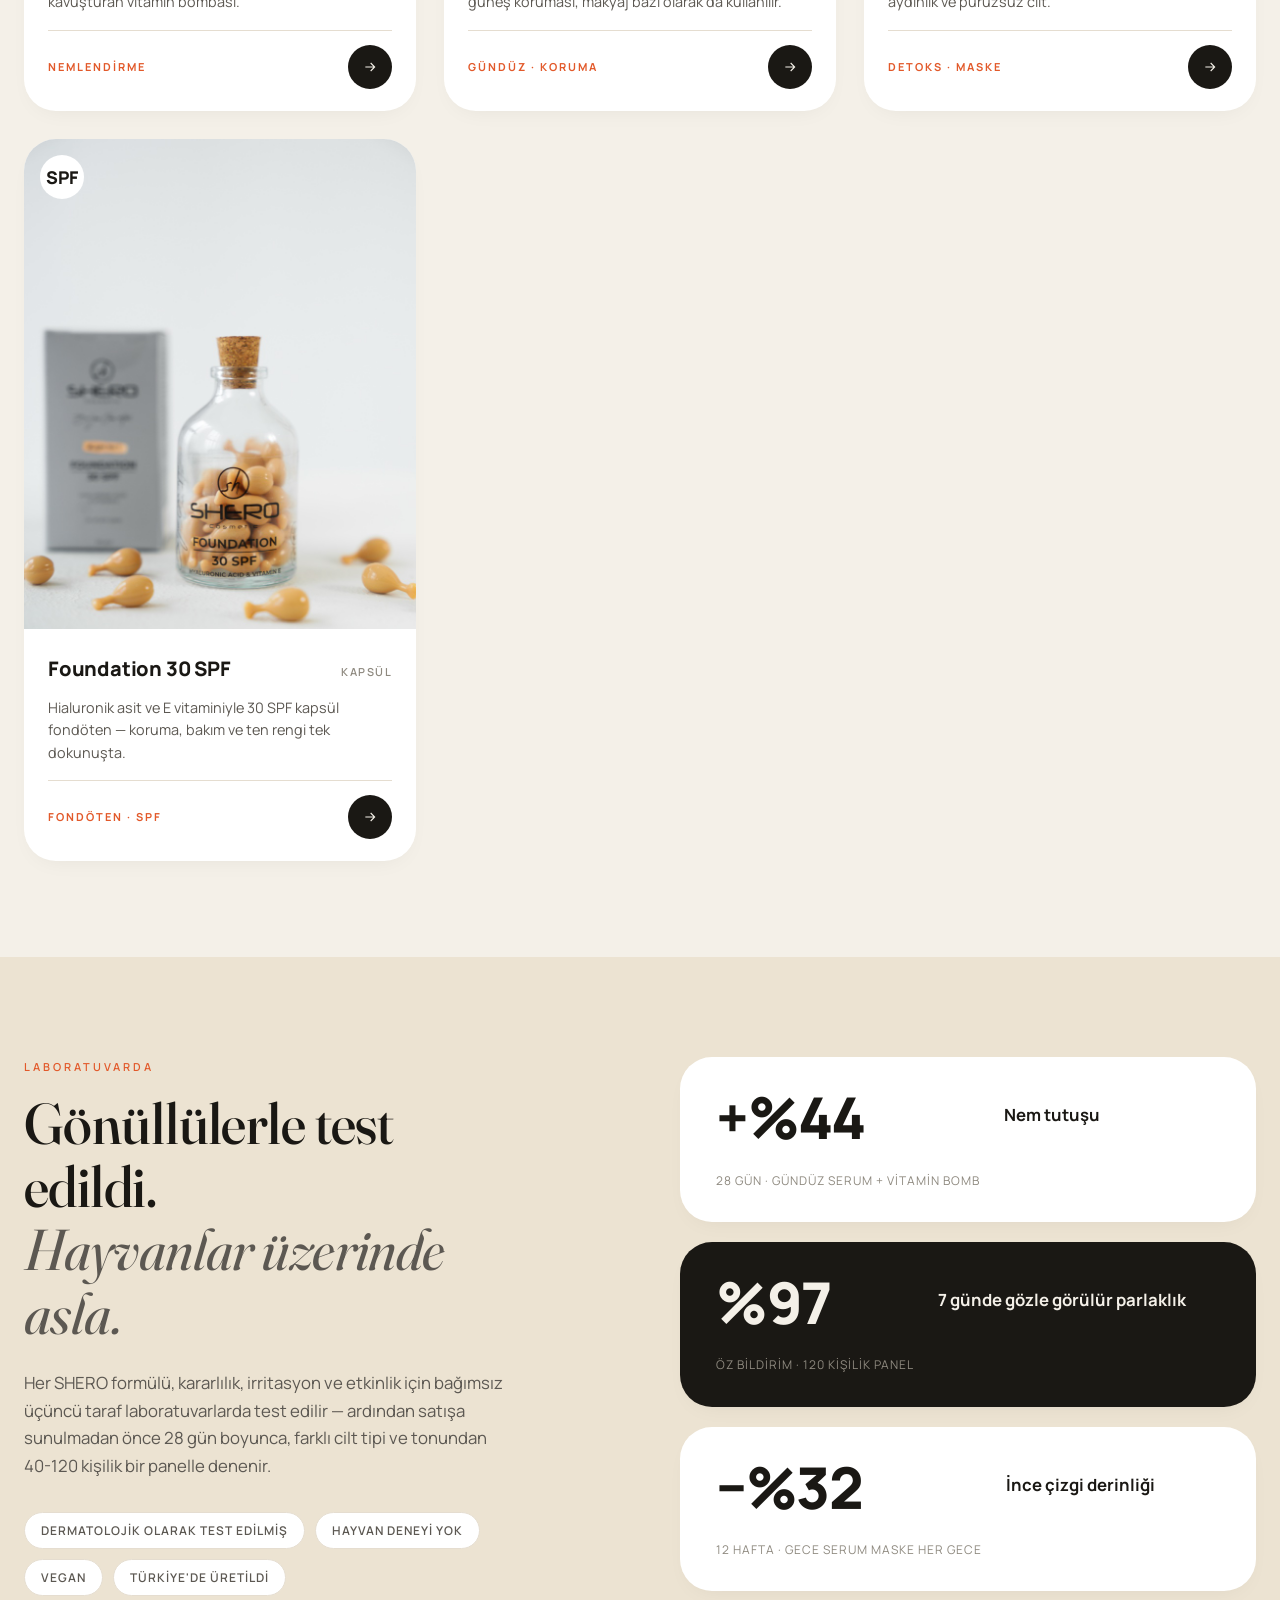
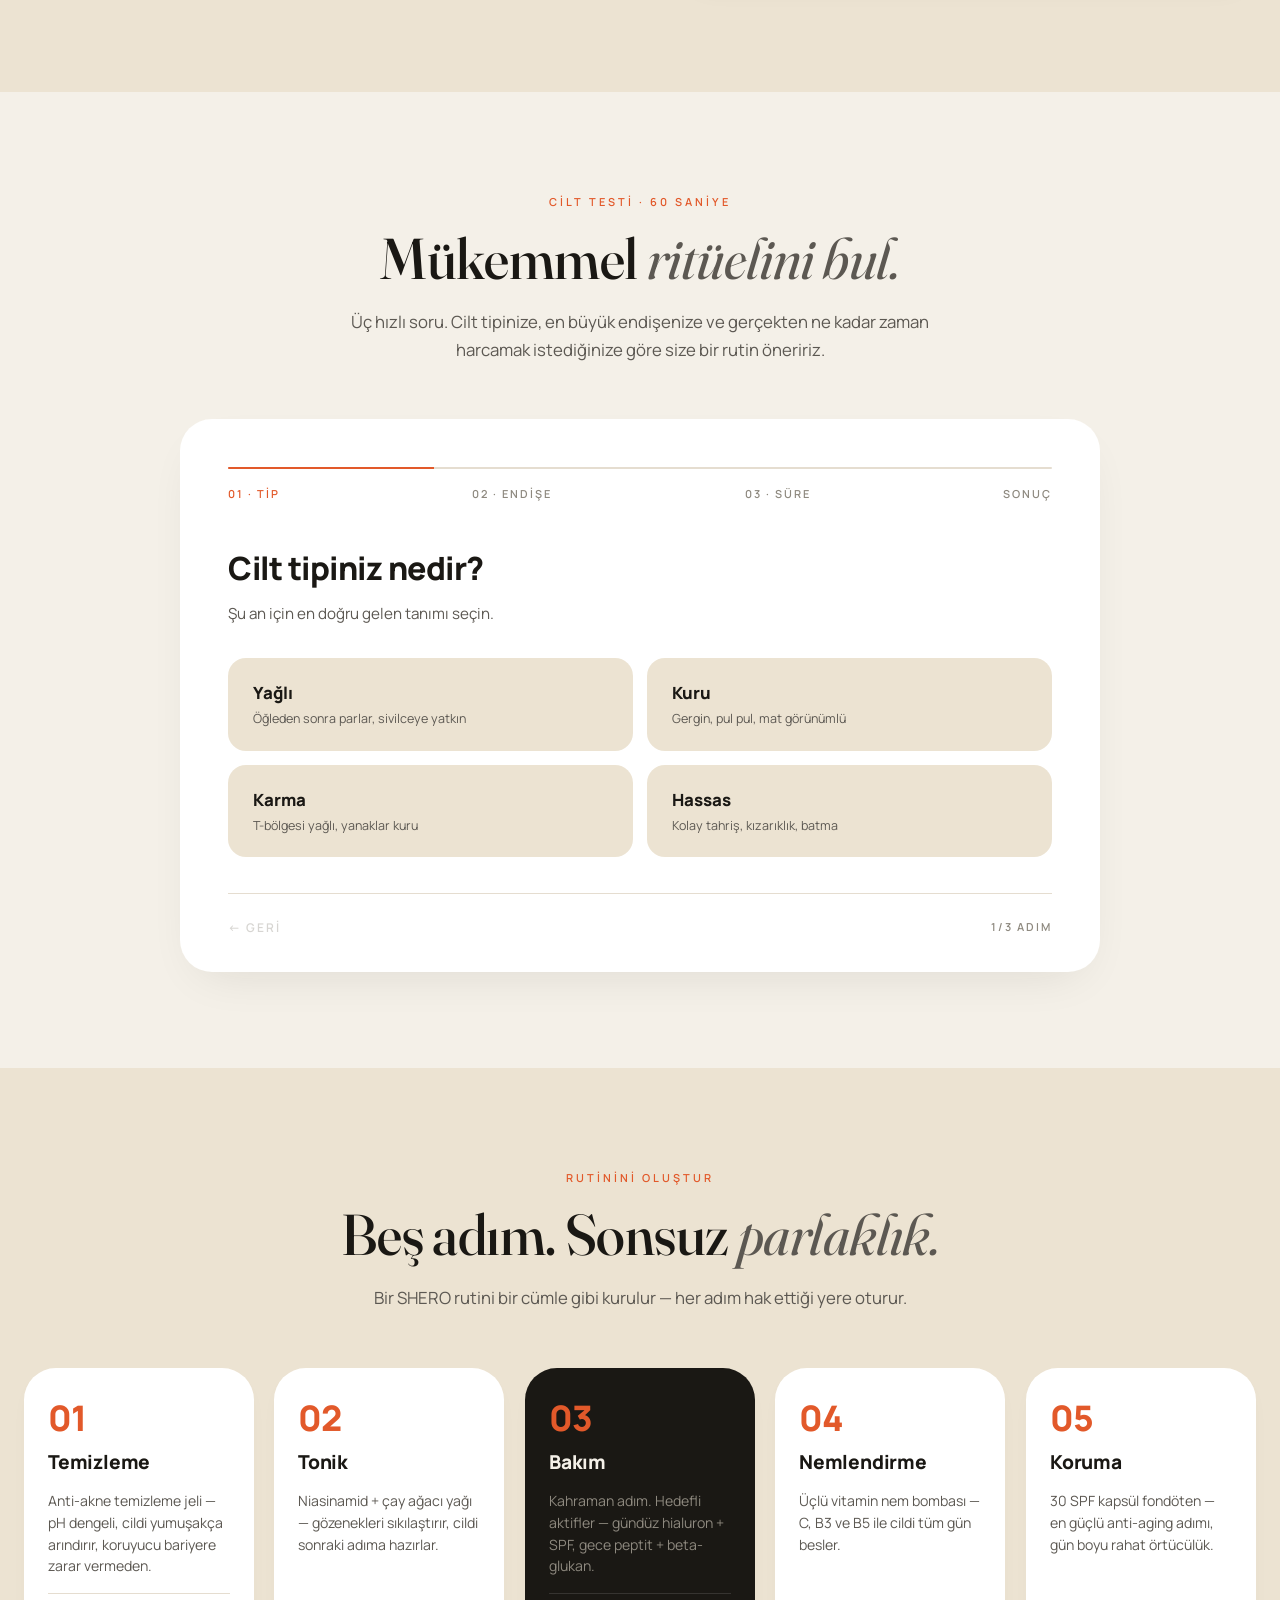
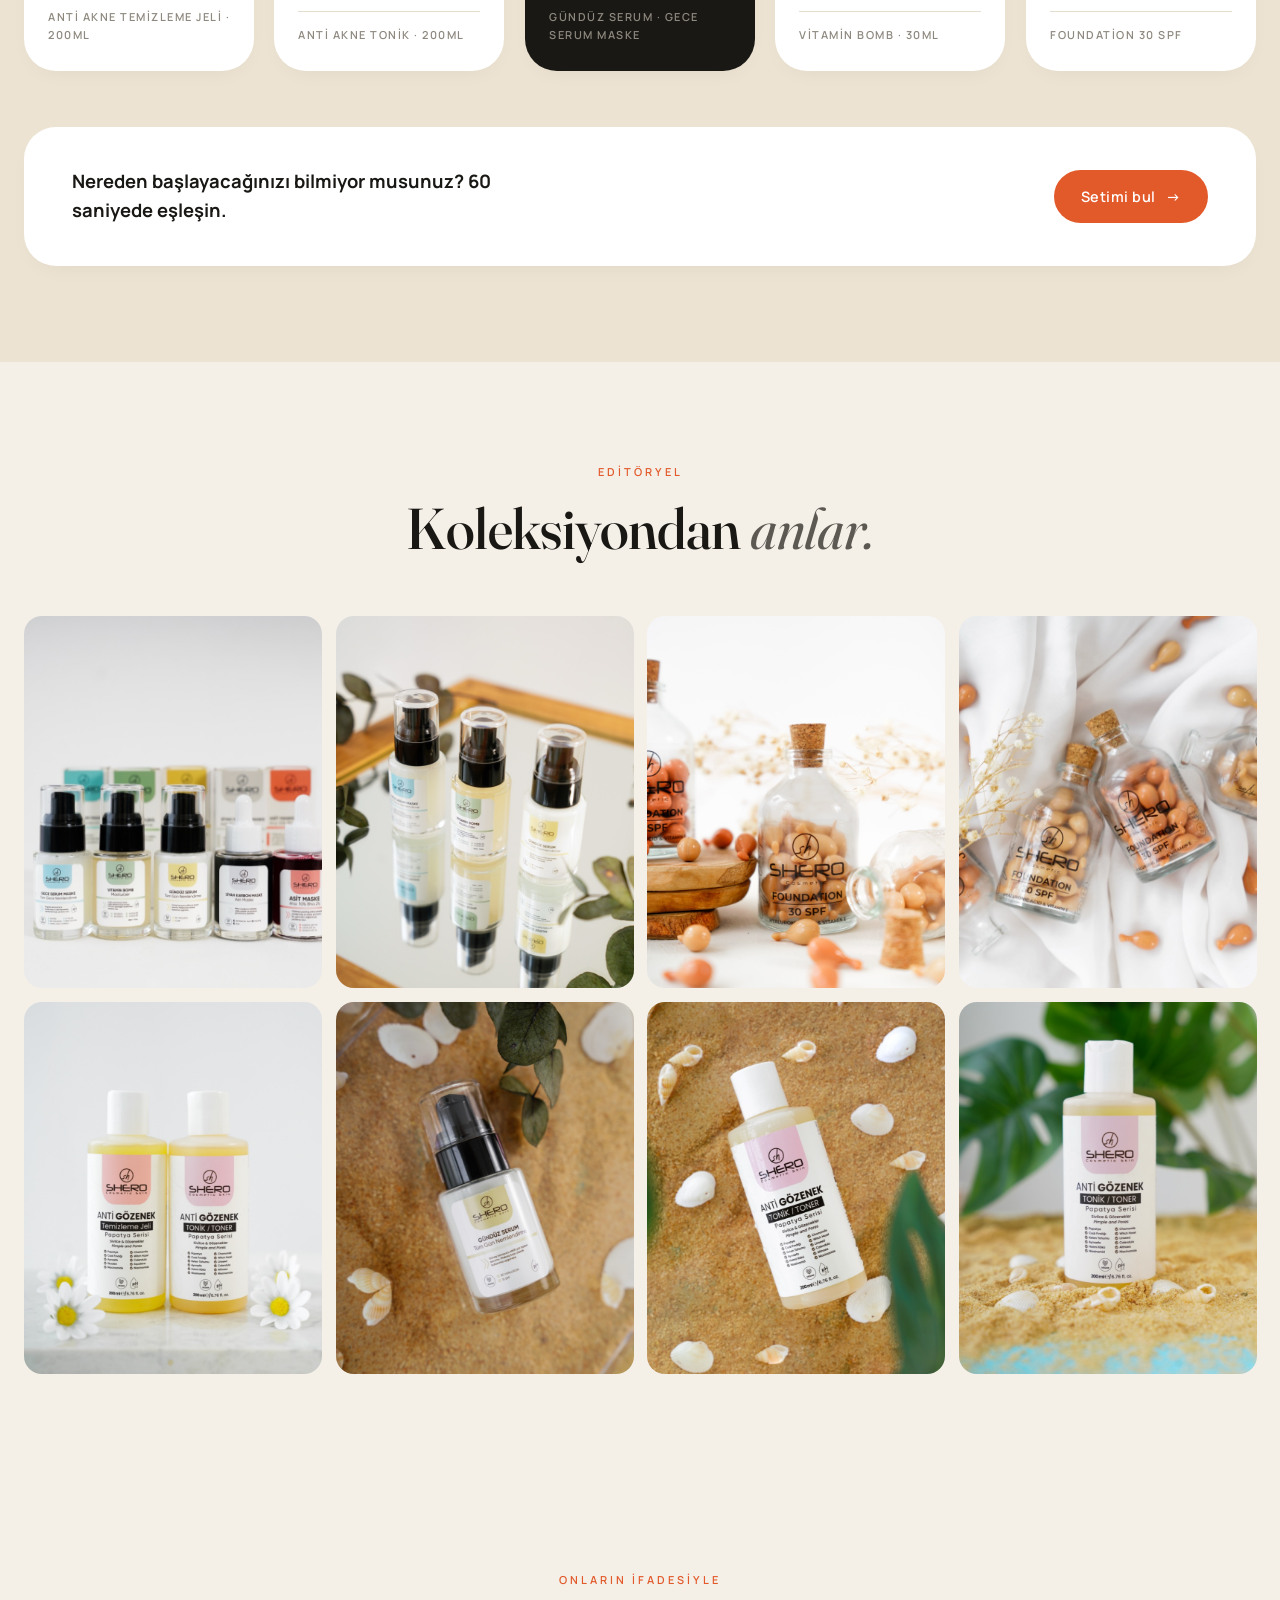
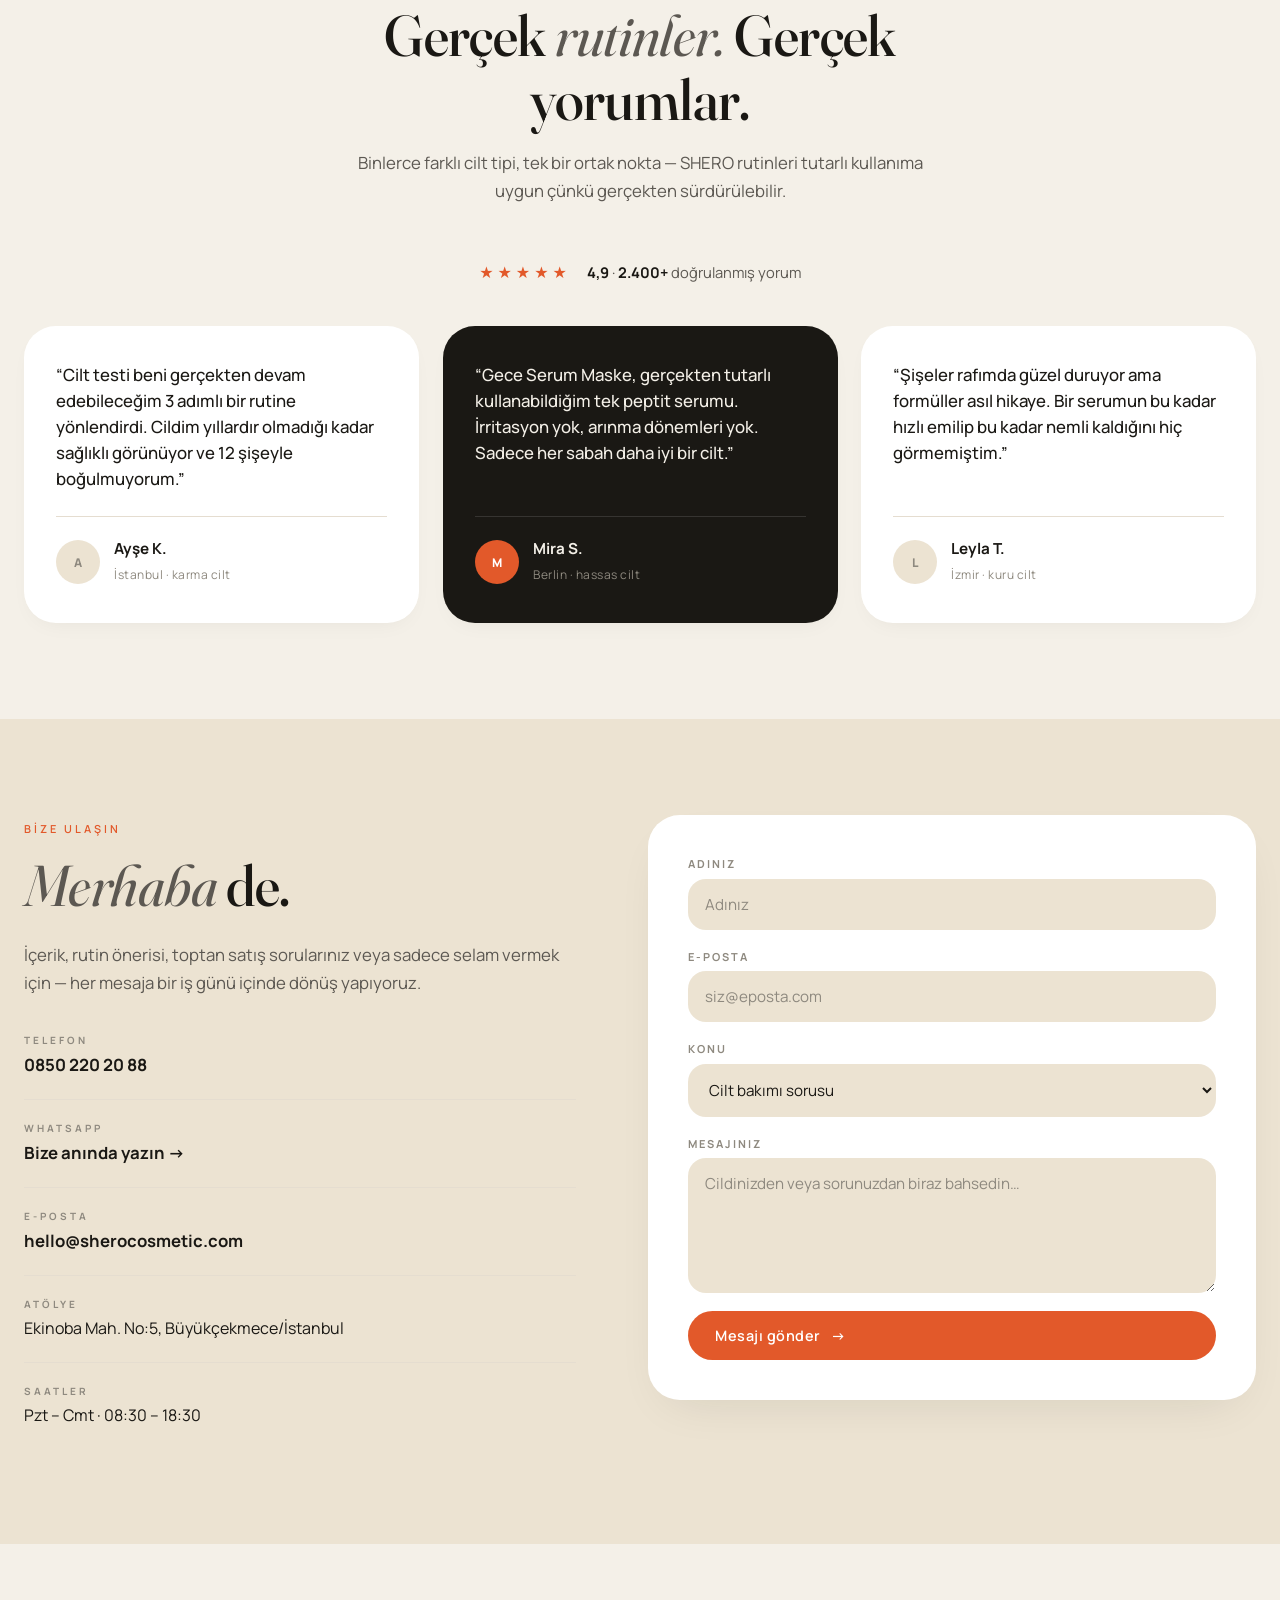
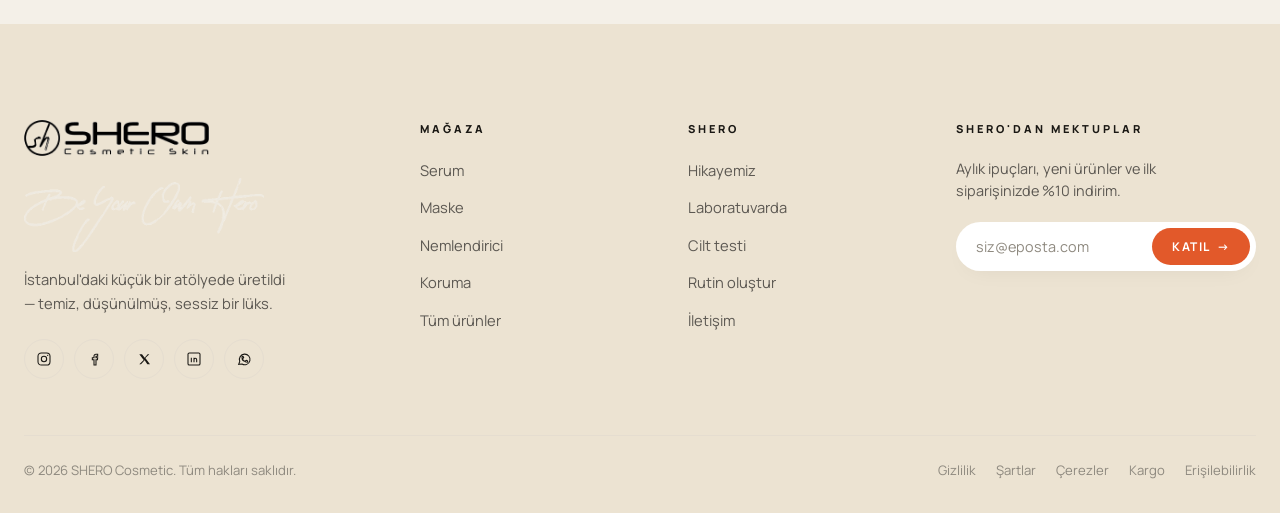
==== commit b59ee25c: "Photo refresh + expand product grid (6→10) + editorial gallery Owner shipped 173 new product photogr" ====
--- a/index.html
+++ b/index.html
@@ -376,6 +376,8 @@
 
     <div class="products__filters" role="tablist" aria-label="Ürün kategorileri">
       <button class="chip is-active" data-filter="all" role="tab" aria-selected="true">Tümü</button>
+      <button class="chip" data-filter="temizleme" role="tab" aria-selected="false">Temizleme</button>
+      <button class="chip" data-filter="tonik" role="tab" aria-selected="false">Tonik</button>
       <button class="chip" data-filter="serum" role="tab" aria-selected="false">Serum</button>
       <button class="chip" data-filter="maske" role="tab" aria-selected="false">Maske</button>
       <button class="chip" data-filter="nemlendirici" role="tab" aria-selected="false">Nemlendirici</button>
@@ -383,10 +385,90 @@
     </div>
 
     <div class="products__grid">
+      <article class="product-card" data-category="temizleme" data-reveal>
+        <div class="product-card__image" data-asset="product-anti-akne-temizleme">
+          <span class="product-card__step">01</span>
+          <img src="assets/photos/product-anti-akne-temizleme.jpg" alt="Anti Akne Temizleme Jeli — Beyaz Serisi şişeleri okaliptus yapraklarıyla" />
+        </div>
+        <div class="product-card__body">
+          <div class="product-card__head">
+            <h3>Anti Akne Temizleme Jeli</h3>
+            <span class="product-card__size">200ml</span>
+          </div>
+          <p>Lavanta, çay ağacı yağı ve niasinamid &mdash; pH dengeli, akneye eğilimli cildi yumuşakça arındırır.</p>
+          <div class="product-card__foot">
+            <span class="product-card__price">Temizleme &middot; Günlük</span>
+            <a href="#" class="product-card__cta" data-cta data-cta-campaign="products" data-cta-content="anti-akne-temizleme" aria-label="Anti Akne Temizleme Jeli al">
+              <svg viewBox="0 0 24 24" fill="none" stroke="currentColor" stroke-width="1.6" aria-hidden="true"><path d="M5 12h14M13 6l6 6-6 6"/></svg>
+            </a>
+          </div>
+        </div>
+      </article>
+
+      <article class="product-card" data-category="tonik" data-reveal>
+        <div class="product-card__image" data-asset="product-anti-akne-tonik">
+          <span class="product-card__step">02</span>
+          <img src="assets/photos/product-anti-akne-tonik.jpg" alt="Anti Akne Tonik ve Temizleme Jeli ikilisi, mermer üzerinde lavanta ile" />
+        </div>
+        <div class="product-card__body">
+          <div class="product-card__head">
+            <h3>Anti Akne Tonik</h3>
+            <span class="product-card__size">200ml</span>
+          </div>
+          <p>Niasinamid ve çay ağacı yağıyla gözenekleri sıkılaştıran, akne eğilimini yatıştıran tonik.</p>
+          <div class="product-card__foot">
+            <span class="product-card__price">Tonik &middot; Günlük</span>
+            <a href="#" class="product-card__cta" data-cta data-cta-campaign="products" data-cta-content="anti-akne-tonik" aria-label="Anti Akne Tonik al">
+              <svg viewBox="0 0 24 24" fill="none" stroke="currentColor" stroke-width="1.6" aria-hidden="true"><path d="M5 12h14M13 6l6 6-6 6"/></svg>
+            </a>
+          </div>
+        </div>
+      </article>
+
+      <article class="product-card" data-category="temizleme" data-reveal>
+        <div class="product-card__image" data-asset="product-anti-gozenek-temizleme">
+          <span class="product-card__step">01</span>
+          <img src="assets/photos/product-anti-gozenek-temizleme.jpg" alt="Anti Gözenek Temizleme Jeli ve Tonik ikilisi, kum üzerinde erik çiçekleriyle" />
+        </div>
+        <div class="product-card__body">
+          <div class="product-card__head">
+            <h3>Anti Gözenek Temizleme Jeli</h3>
+            <span class="product-card__size">200ml</span>
+          </div>
+          <p>Papatya, cadı fındığı ve keten tohumuyla gözenek odaklı, sakinleştirici günlük temizlik.</p>
+          <div class="product-card__foot">
+            <span class="product-card__price">Temizleme &middot; Papatya</span>
+            <a href="#" class="product-card__cta" data-cta data-cta-campaign="products" data-cta-content="anti-gozenek-temizleme" aria-label="Anti Gözenek Temizleme Jeli al">
+              <svg viewBox="0 0 24 24" fill="none" stroke="currentColor" stroke-width="1.6" aria-hidden="true"><path d="M5 12h14M13 6l6 6-6 6"/></svg>
+            </a>
+          </div>
+        </div>
+      </article>
+
+      <article class="product-card" data-category="tonik" data-reveal>
+        <div class="product-card__image" data-asset="product-anti-gozenek-tonik">
+          <span class="product-card__step">02</span>
+          <img src="assets/photos/product-anti-gozenek-tonik.jpg" alt="Anti Gözenek Tonik şişesi suyun üzerinde, kumlu sahilde" />
+        </div>
+        <div class="product-card__body">
+          <div class="product-card__head">
+            <h3>Anti Gözenek Tonik</h3>
+            <span class="product-card__size">200ml</span>
+          </div>
+          <p>Papatya, niasinamid ve cadı fındığıyla gözenek sıkılaştırıcı ve aydınlatıcı tonik.</p>
+          <div class="product-card__foot">
+            <span class="product-card__price">Tonik &middot; Papatya</span>
+            <a href="#" class="product-card__cta" data-cta data-cta-campaign="products" data-cta-content="anti-gozenek-tonik" aria-label="Anti Gözenek Tonik al">
+              <svg viewBox="0 0 24 24" fill="none" stroke="currentColor" stroke-width="1.6" aria-hidden="true"><path d="M5 12h14M13 6l6 6-6 6"/></svg>
+            </a>
+          </div>
+        </div>
+      </article>
+
       <article class="product-card" data-category="serum" data-reveal>
         <div class="product-card__image" data-asset="product-gece-serum-maske">
           <span class="product-card__step">PM</span>
-          <img src="assets/photos/product-gece-serum-maske.jpg" alt="Gece Serum Maske şişesi ve kutusu" />
+          <img src="assets/photos/product-gece-serum-maske.jpg" alt="Gece Serum Maske şişesi beyaz taşlar ve kurutulmuş çiçeklerle" />
         </div>
         <div class="product-card__body">
           <div class="product-card__head">
@@ -406,7 +488,7 @@
       <article class="product-card" data-category="maske" data-reveal>
         <div class="product-card__image" data-asset="product-asit-maske">
           <span class="product-card__step">Bonus</span>
-          <img src="assets/photos/product-asit-maske.jpg" alt="Asit Maske şişesi ve kutusu" />
+          <img src="assets/photos/product-asit-maske.jpg" alt="Asit Maske şişesi kum üzerinde monstera yaprağıyla" />
         </div>
         <div class="product-card__body">
           <div class="product-card__head">
@@ -427,7 +509,7 @@
         <div class="product-card__image" data-asset="product-vitamin-bomb">
           <span class="product-card__badge">En çok satan</span>
           <span class="product-card__step">2x</span>
-          <img src="assets/photos/product-vitamin-bomb.jpg" alt="Vitamin Bomb nemlendirici şişesi, ayna üzerinde okaliptus ile" />
+          <img src="assets/photos/product-vitamin-bomb.jpg" alt="Vitamin Bomb şişesi kum üzerinde okaliptus yaprağıyla" />
         </div>
         <div class="product-card__body">
           <div class="product-card__head">
@@ -447,7 +529,7 @@
       <article class="product-card" data-category="serum" data-reveal>
         <div class="product-card__image" data-asset="product-gunduz-serum">
           <span class="product-card__step">AM</span>
-          <img src="assets/photos/product-gunduz-serum.jpg" alt="Gündüz Serum şişesi kum ve deniz kabukları üzerinde" />
+          <img src="assets/photos/product-gunduz-serum.jpg" alt="Gündüz Serum şişesi okaliptus arka planında, sıralı serum kompozisyonu" />
         </div>
         <div class="product-card__body">
           <div class="product-card__head">
@@ -467,7 +549,7 @@
       <article class="product-card" data-category="maske" data-reveal>
         <div class="product-card__image" data-asset="product-siyah-karbon-maske">
           <span class="product-card__step">Bonus</span>
-          <img src="assets/photos/product-siyah-karbon-maske.jpg" alt="Siyah Karbon Maske şişesi kum ve deniz kabukları üzerinde" />
+          <img src="assets/photos/product-siyah-karbon-maske.jpg" alt="Siyah Karbon Maske şişesi ve eğik duran kutusu, beyaz stüdyo" />
         </div>
         <div class="product-card__body">
           <div class="product-card__head">
@@ -487,7 +569,7 @@
       <article class="product-card" data-category="koruma" data-reveal>
         <div class="product-card__image" data-asset="product-foundation">
           <span class="product-card__step">SPF</span>
-          <img src="assets/photos/product-foundation.jpg" alt="SHERO Foundation 30 SPF kapsüllü mantar tıpalı şişe" />
+          <img src="assets/photos/product-foundation.jpg" alt="SHERO Foundation 30 SPF kapsüllü şişe etrafa dağılmış kapsüller ve gri kutuyla" />
         </div>
         <div class="product-card__body">
           <div class="product-card__head">
@@ -678,6 +760,42 @@
     <div class="routine__cta">
       <p>Nereden başlayacağınızı bilmiyor musunuz? 60 saniyede eşleşin.</p>
       <a href="#quiz" class="btn btn--primary" data-cta data-cta-campaign="routine" data-cta-content="setimi-bul">Setimi bul <span class="arrow">&rarr;</span></a>
+    </div>
+  </div>
+</section>
+
+<!-- ============ EDITORIAL GALLERY ============ -->
+<section class="section gallery" id="gallery">
+  <div class="container">
+    <div class="section-head gallery__head" data-reveal>
+      <span class="eyebrow">Editöryel</span>
+      <h2 class="section-title">Koleksiyondan <em>anlar.</em></h2>
+    </div>
+    <div class="gallery__grid">
+      <figure class="gallery__item" data-reveal>
+        <img src="assets/photos/gallery-1.jpg" alt="Beş ürün beyaz stüdyo zemininde renkli kutularıyla sıralı" loading="lazy" />
+      </figure>
+      <figure class="gallery__item" data-reveal>
+        <img src="assets/photos/gallery-2.jpg" alt="Üç serum ayna yansımasında, okaliptus ve ahşap çerçeve ile" loading="lazy" />
+      </figure>
+      <figure class="gallery__item" data-reveal>
+        <img src="assets/photos/gallery-3.jpg" alt="İki Foundation kapsül şişesi, kurutulmuş cennetkuşu çiçekleriyle" loading="lazy" />
+      </figure>
+      <figure class="gallery__item" data-reveal>
+        <img src="assets/photos/gallery-4.jpg" alt="Foundation kapsüller ipek kumaş üzerinde, etrafa dağılmış halde" loading="lazy" />
+      </figure>
+      <figure class="gallery__item" data-reveal>
+        <img src="assets/photos/gallery-5.jpg" alt="Anti Gözenek Temizleme ve Tonik ikilisi mermer üzerinde papatyalarla" loading="lazy" />
+      </figure>
+      <figure class="gallery__item" data-reveal>
+        <img src="assets/photos/gallery-6.jpg" alt="Gündüz Serum, Vitamin Bomb ve Gece Serum Maske üç renkli zeminde flat-lay" loading="lazy" />
+      </figure>
+      <figure class="gallery__item" data-reveal>
+        <img src="assets/photos/gallery-7.jpg" alt="Siyah Karbon Maske kum üzerinde okaliptus ve deniz kabuklarıyla yukarıdan" loading="lazy" />
+      </figure>
+      <figure class="gallery__item" data-reveal>
+        <img src="assets/photos/gallery-8.jpg" alt="Anti Gözenek Tonik şişesi, monstera yaprağı ve kumlu sahil" loading="lazy" />
+      </figure>
     </div>
   </div>
 </section>
@@ -919,12 +1037,16 @@
 <script type="application/json" id="shero-products">
 {
   "products": [
-    { "id": "gece-serum-maske",   "name": "Gece Serum Maske",   "size": "30ml",   "step": "PM",     "stepLabel": "GECE · BAKIM",        "category": "serum",        "hero": "Peptit, 8D hialuron, beta-glukan ve amino-asit kompleksiyle tüm gece nemlendirme." },
-    { "id": "asit-maske",         "name": "Asit Maske",         "size": "30ml",   "step": "Bonus", "stepLabel": "PEELING · MASKE",      "category": "maske",        "hero": "AHA %10 + BHA %2. Yenilenmiş ve pürüzsüz cilt için glikolik, laktik ve salisilik asit." },
-    { "id": "vitamin-bomb",       "name": "Vitamin Bomb",       "size": "30ml",   "step": "2x",    "stepLabel": "NEMLENDIRME",          "category": "nemlendirici", "hero": "C, B3 ve B5 vitaminleri — cildi parlaklığa kavuşturan vitamin bombası." },
-    { "id": "gunduz-serum",       "name": "Gündüz Serum",       "size": "30ml",   "step": "AM",    "stepLabel": "GÜNDÜZ · KORUMA",      "category": "serum",        "hero": "8D hialuron + 15 SPF. Tüm gün nemlendirme ve güneş koruması." },
-    { "id": "siyah-karbon-maske", "name": "Siyah Karbon Maske", "size": "30ml",   "step": "Bonus", "stepLabel": "DETOKS · MASKE",       "category": "maske",        "hero": "Botanik AHA, BHA ve enzimle mikro-peeling etkisi, aydınlık ve pürüzsüz cilt." },
-    { "id": "foundation",         "name": "Foundation 30 SPF",  "size": "Kapsül", "step": "SPF",   "stepLabel": "FONDÖTEN · SPF",       "category": "koruma",       "hero": "Hialuronik asit ve E vitaminiyle 30 SPF kapsül fondöten." }
+    { "id": "anti-akne-temizleme",    "name": "Anti Akne Temizleme Jeli",    "size": "200ml",  "step": "01",    "stepLabel": "TEMİZLEME · GÜNLÜK",   "category": "temizleme",    "hero": "Lavanta, çay ağacı yağı, niasinamid — pH dengeli, akneye eğilimli cildi yumuşakça arındırır." },
+    { "id": "anti-akne-tonik",        "name": "Anti Akne Tonik",             "size": "200ml",  "step": "02",    "stepLabel": "TONİK · GÜNLÜK",       "category": "tonik",        "hero": "Niasinamid + çay ağacı yağı — gözenekleri sıkılaştırır, sivilcelere eğilimi yatıştırır." },
+    { "id": "anti-gozenek-temizleme", "name": "Anti Gözenek Temizleme Jeli", "size": "200ml",  "step": "01",    "stepLabel": "TEMİZLEME · PAPATYA",  "category": "temizleme",    "hero": "Papatya, cadı fındığı, keten tohumu — gözenek odaklı, sakinleştirici günlük temizlik." },
+    { "id": "anti-gozenek-tonik",     "name": "Anti Gözenek Tonik",          "size": "200ml",  "step": "02",    "stepLabel": "TONİK · PAPATYA",      "category": "tonik",        "hero": "Papatya, niasinamid ve cadı fındığıyla gözenek sıkılaştırıcı ve aydınlatıcı tonik." },
+    { "id": "gece-serum-maske",       "name": "Gece Serum Maske",            "size": "30ml",   "step": "PM",    "stepLabel": "GECE · BAKIM",         "category": "serum",        "hero": "Peptit, 8D hialuron, beta-glukan ve amino-asit kompleksiyle tüm gece nemlendirme." },
+    { "id": "asit-maske",             "name": "Asit Maske",                  "size": "30ml",   "step": "Bonus", "stepLabel": "PEELING · MASKE",      "category": "maske",        "hero": "AHA %10 + BHA %2. Yenilenmiş ve pürüzsüz cilt için glikolik, laktik ve salisilik asit." },
+    { "id": "vitamin-bomb",           "name": "Vitamin Bomb",                "size": "30ml",   "step": "2x",    "stepLabel": "NEMLENDIRME",          "category": "nemlendirici", "hero": "C, B3 ve B5 vitaminleri — cildi parlaklığa kavuşturan vitamin bombası." },
+    { "id": "gunduz-serum",           "name": "Gündüz Serum",                "size": "30ml",   "step": "AM",    "stepLabel": "GÜNDÜZ · KORUMA",      "category": "serum",        "hero": "8D hialuron + 15 SPF. Tüm gün nemlendirme ve güneş koruması." },
+    { "id": "siyah-karbon-maske",     "name": "Siyah Karbon Maske",          "size": "30ml",   "step": "Bonus", "stepLabel": "DETOKS · MASKE",       "category": "maske",        "hero": "Botanik AHA, BHA ve enzimle mikro-peeling etkisi, aydınlık ve pürüzsüz cilt." },
+    { "id": "foundation",             "name": "Foundation 30 SPF",           "size": "Kapsül", "step": "SPF",   "stepLabel": "FONDÖTEN · SPF",       "category": "koruma",       "hero": "Hialuronik asit ve E vitaminiyle 30 SPF kapsül fondöten." }
   ]
 }
 </script>
--- a/styles.css
+++ b/styles.css
@@ -668,6 +668,33 @@
   max-width: 36ch;
 }
 
+/* ====================== Editorial gallery (photography spread) ====================== */
+.gallery__head {
+  text-align: center;
+  margin-bottom: 56px;
+}
+.gallery__grid {
+  display: grid;
+  grid-template-columns: repeat(4, 1fr);
+  gap: 14px;
+}
+.gallery__item {
+  margin: 0;
+  aspect-ratio: 4 / 5;
+  overflow: hidden;
+  border-radius: var(--radius);
+  background: var(--bg-sand);
+}
+.gallery__item img {
+  width: 100%;
+  height: 100%;
+  object-fit: cover;
+  transition: transform .6s var(--ease-out);
+}
+.gallery__item:hover img {
+  transform: scale(1.04);
+}
+
 /* ====================== Testimonials ====================== */
 .testimonials__rating {
   display: flex;
@@ -2158,6 +2185,7 @@
 
   .routine__steps { grid-template-columns: repeat(3, 1fr); }
   .routine-step--feature { grid-column: span 3; }
+  .gallery__grid { grid-template-columns: repeat(3, 1fr); }
   .testimonials__grid { grid-template-columns: 1fr; }
   .contact__grid { grid-template-columns: 1fr; gap: 48px; }
   .footer__top { grid-template-columns: 1fr 1fr; gap: 40px; }
@@ -2230,6 +2258,9 @@
   .routine__cta { flex-direction: column; padding: 28px 24px; text-align: center; }
   .routine__cta p { max-width: none; }
 
+  .gallery__head { margin-bottom: 36px; }
+  .gallery__grid { grid-template-columns: repeat(2, 1fr); gap: 10px; }
+
   .testimonial { padding: 28px 26px; }
 
   .contact__form { padding: 28px; }
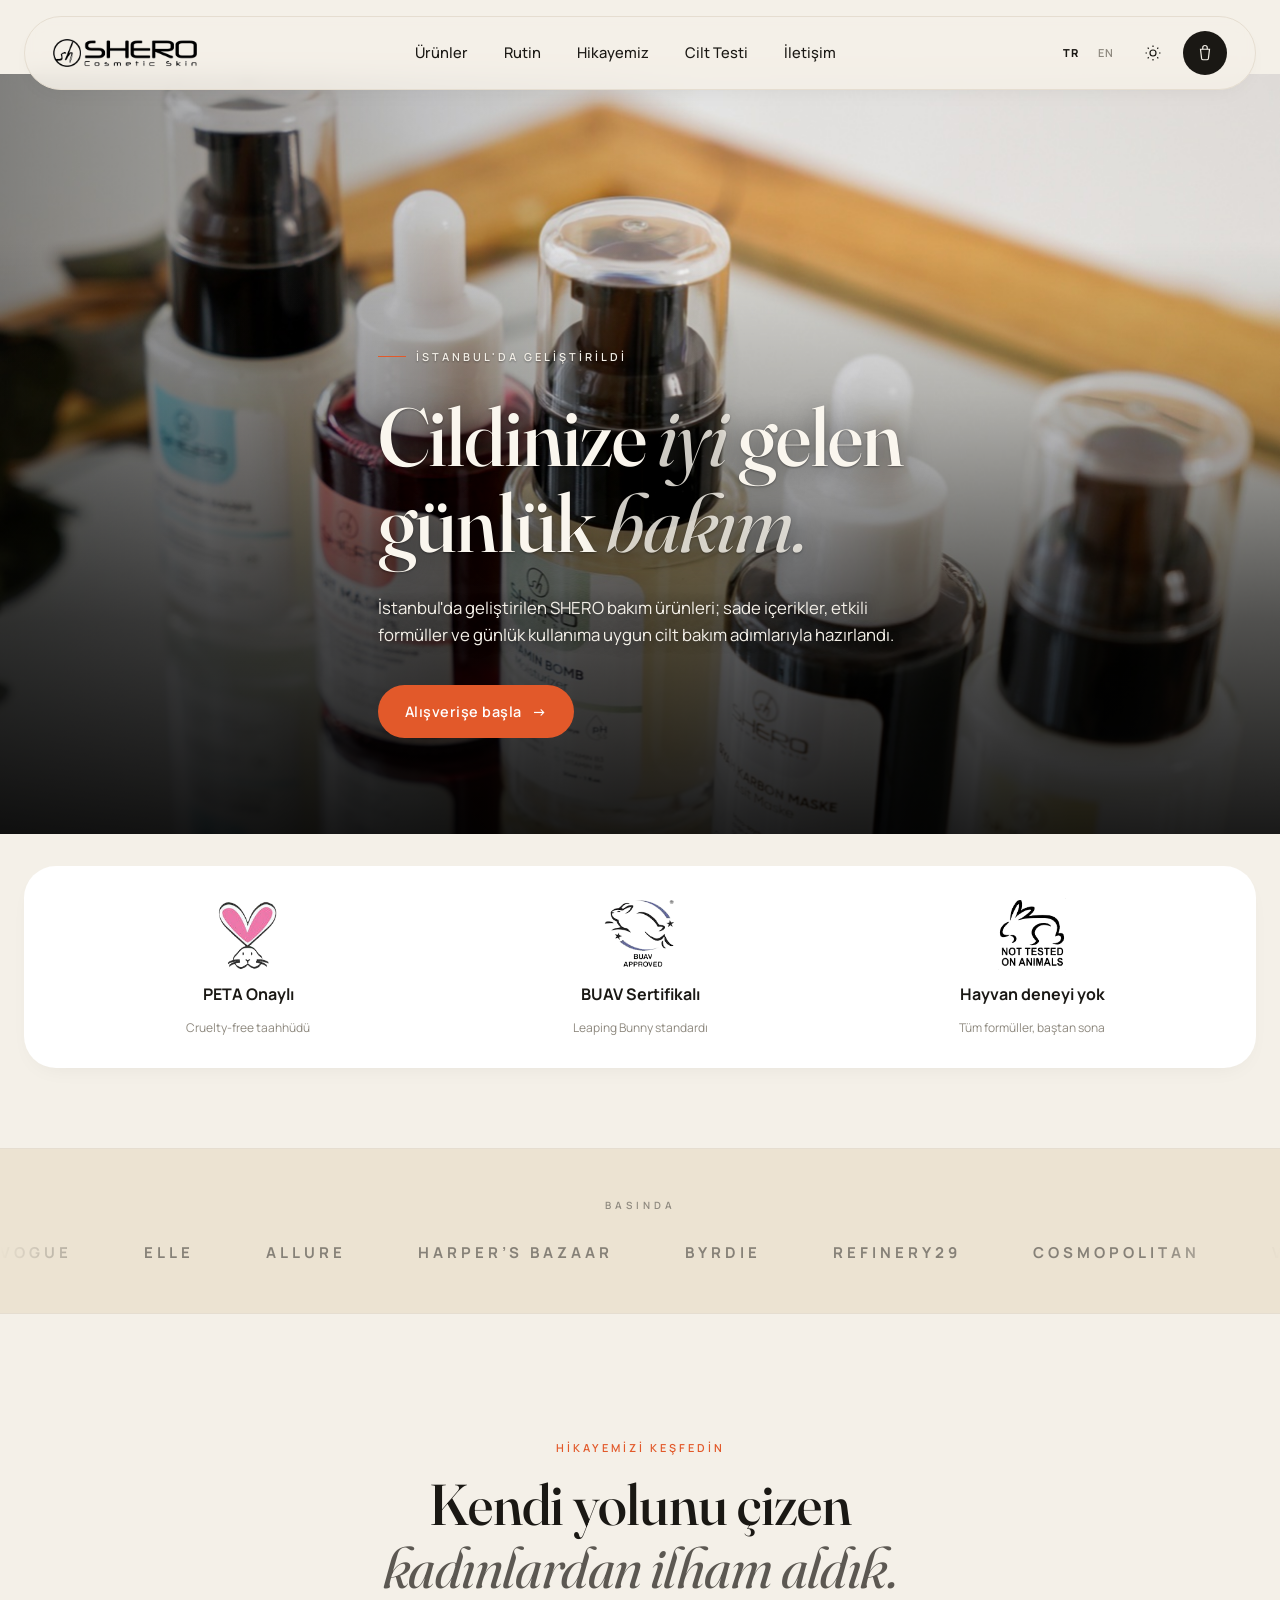
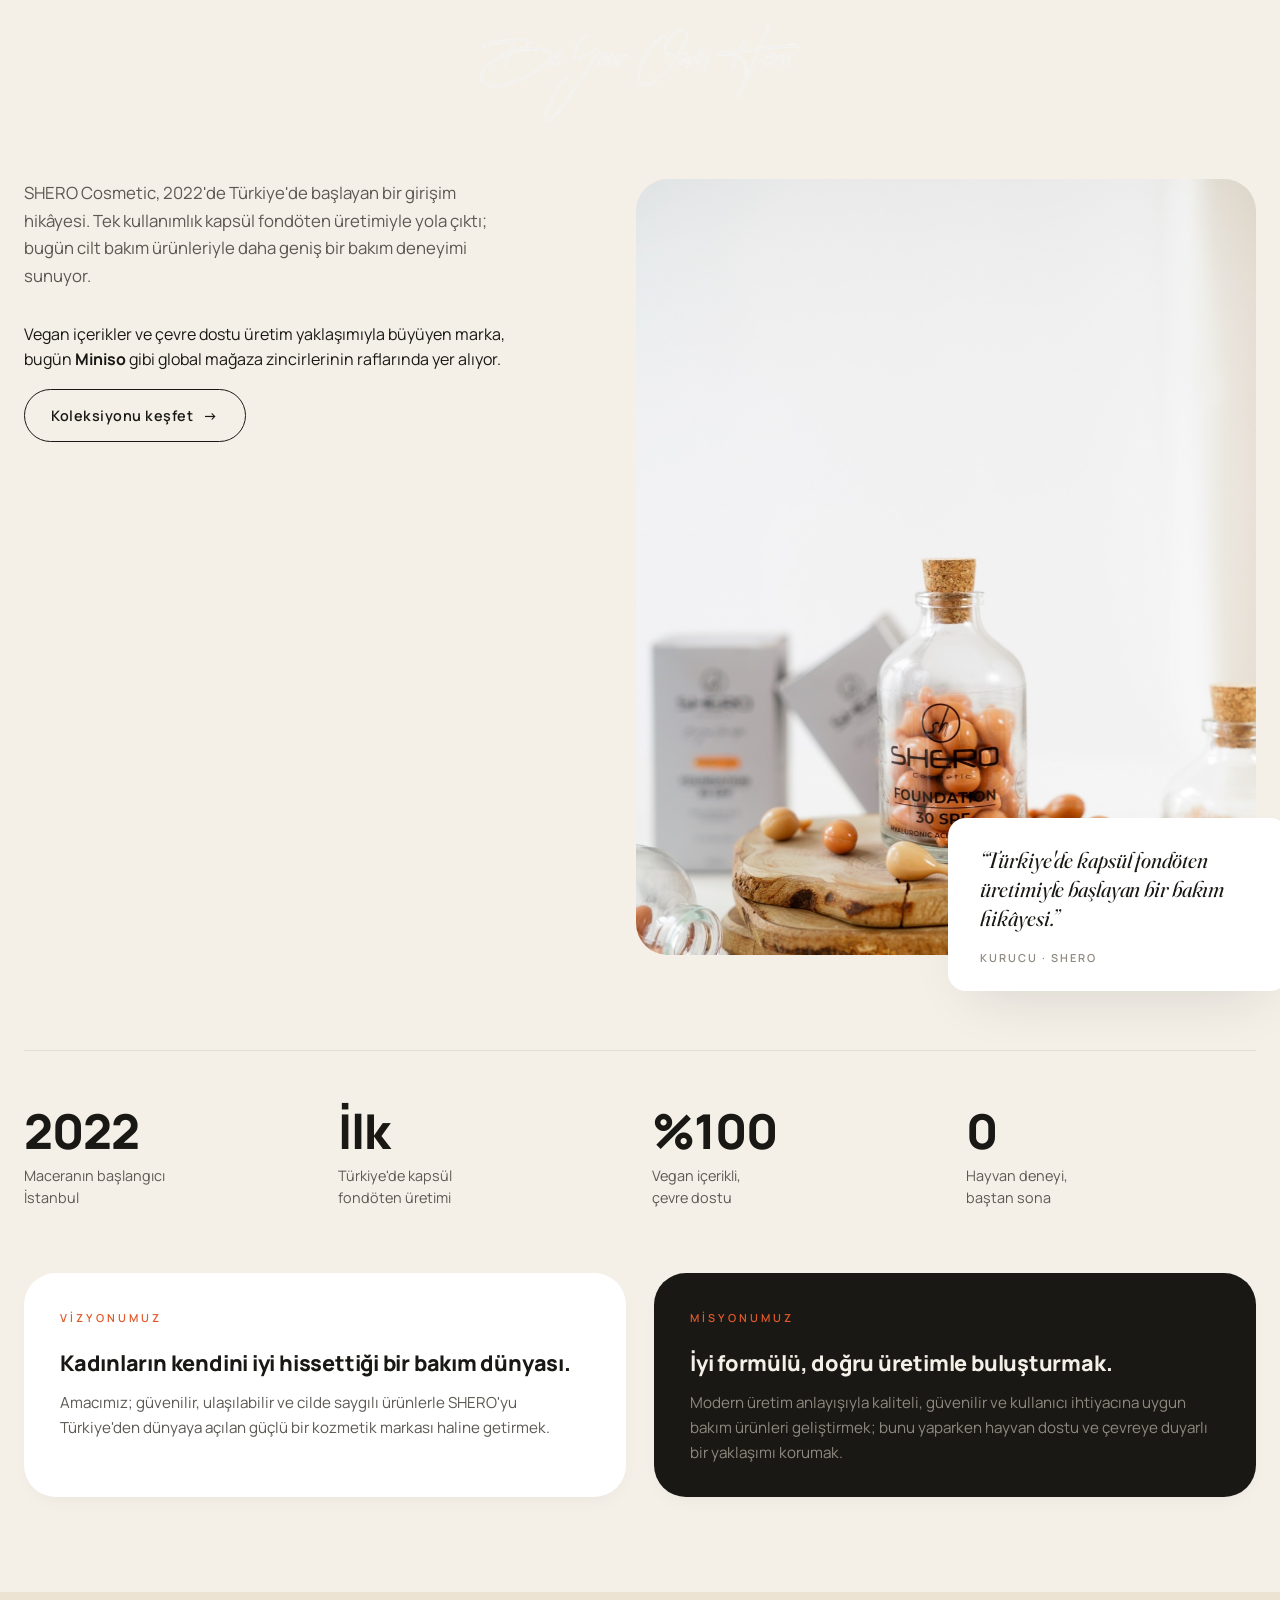
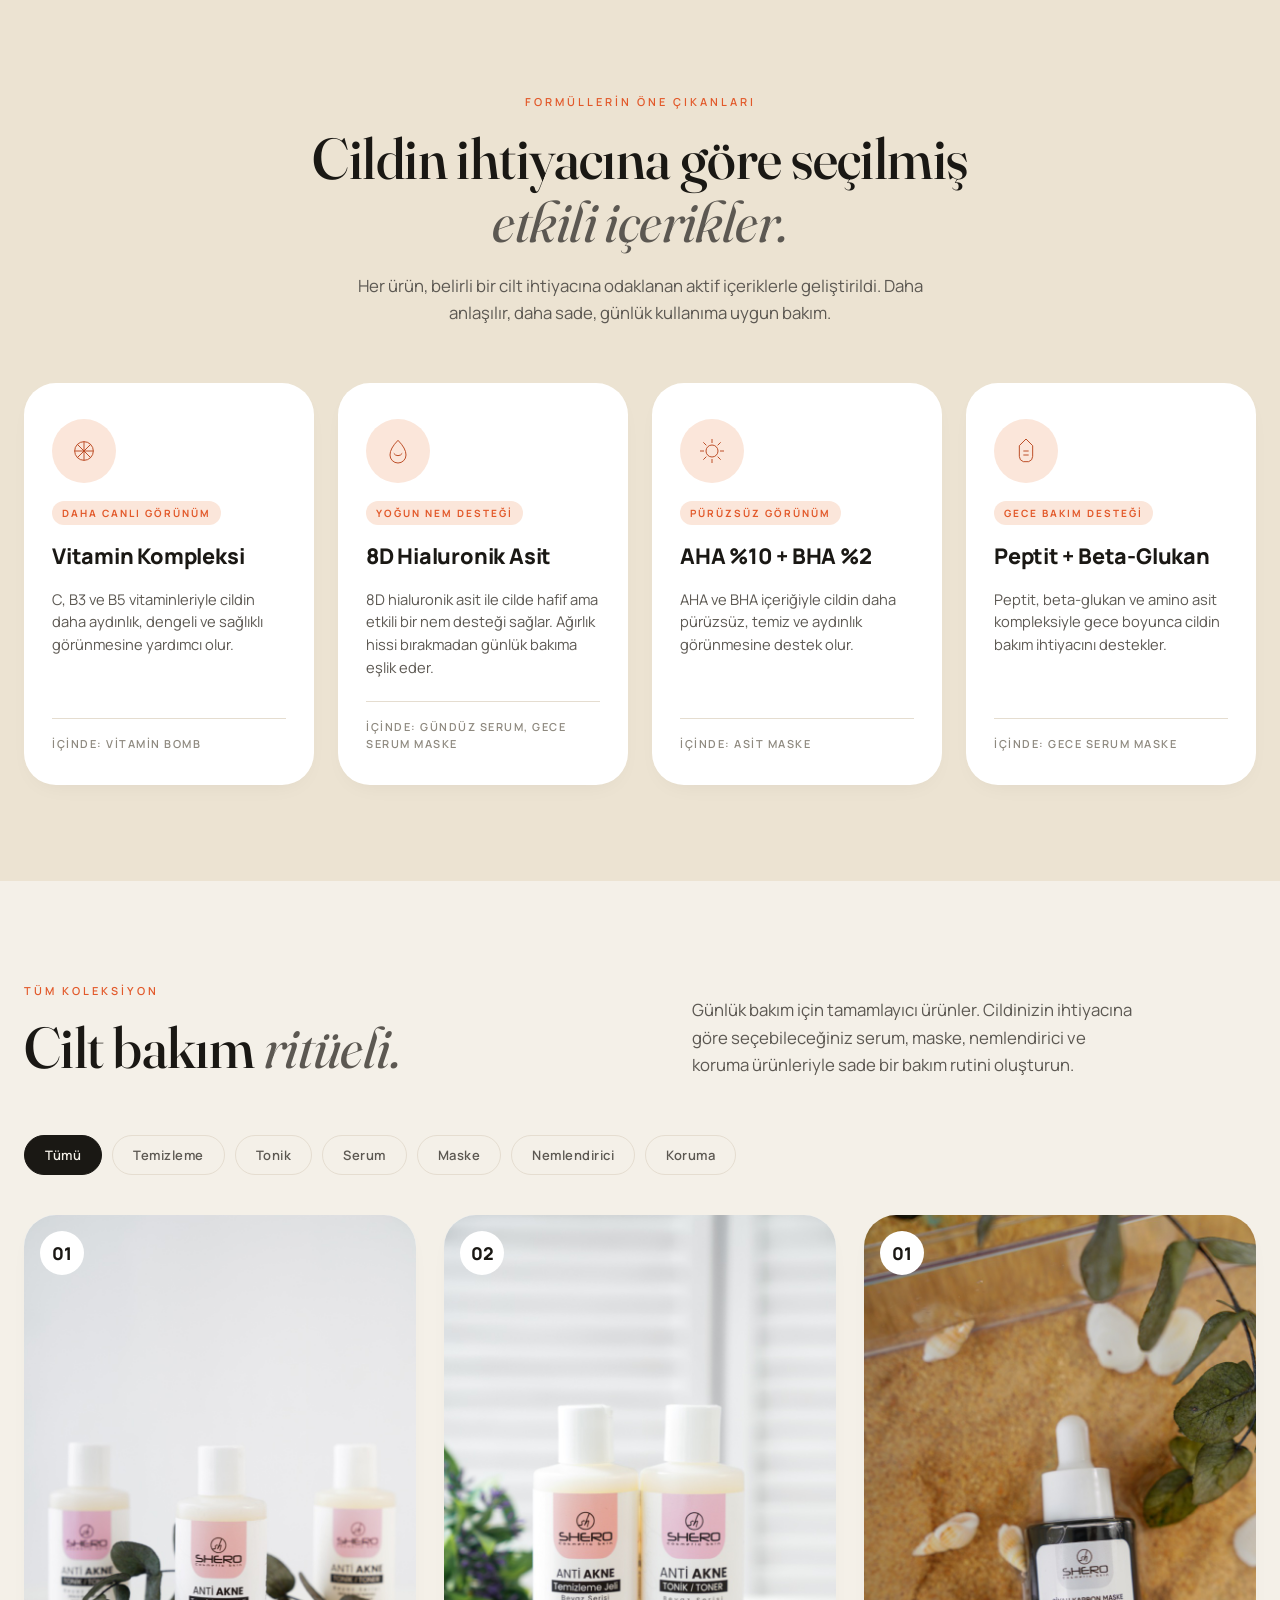
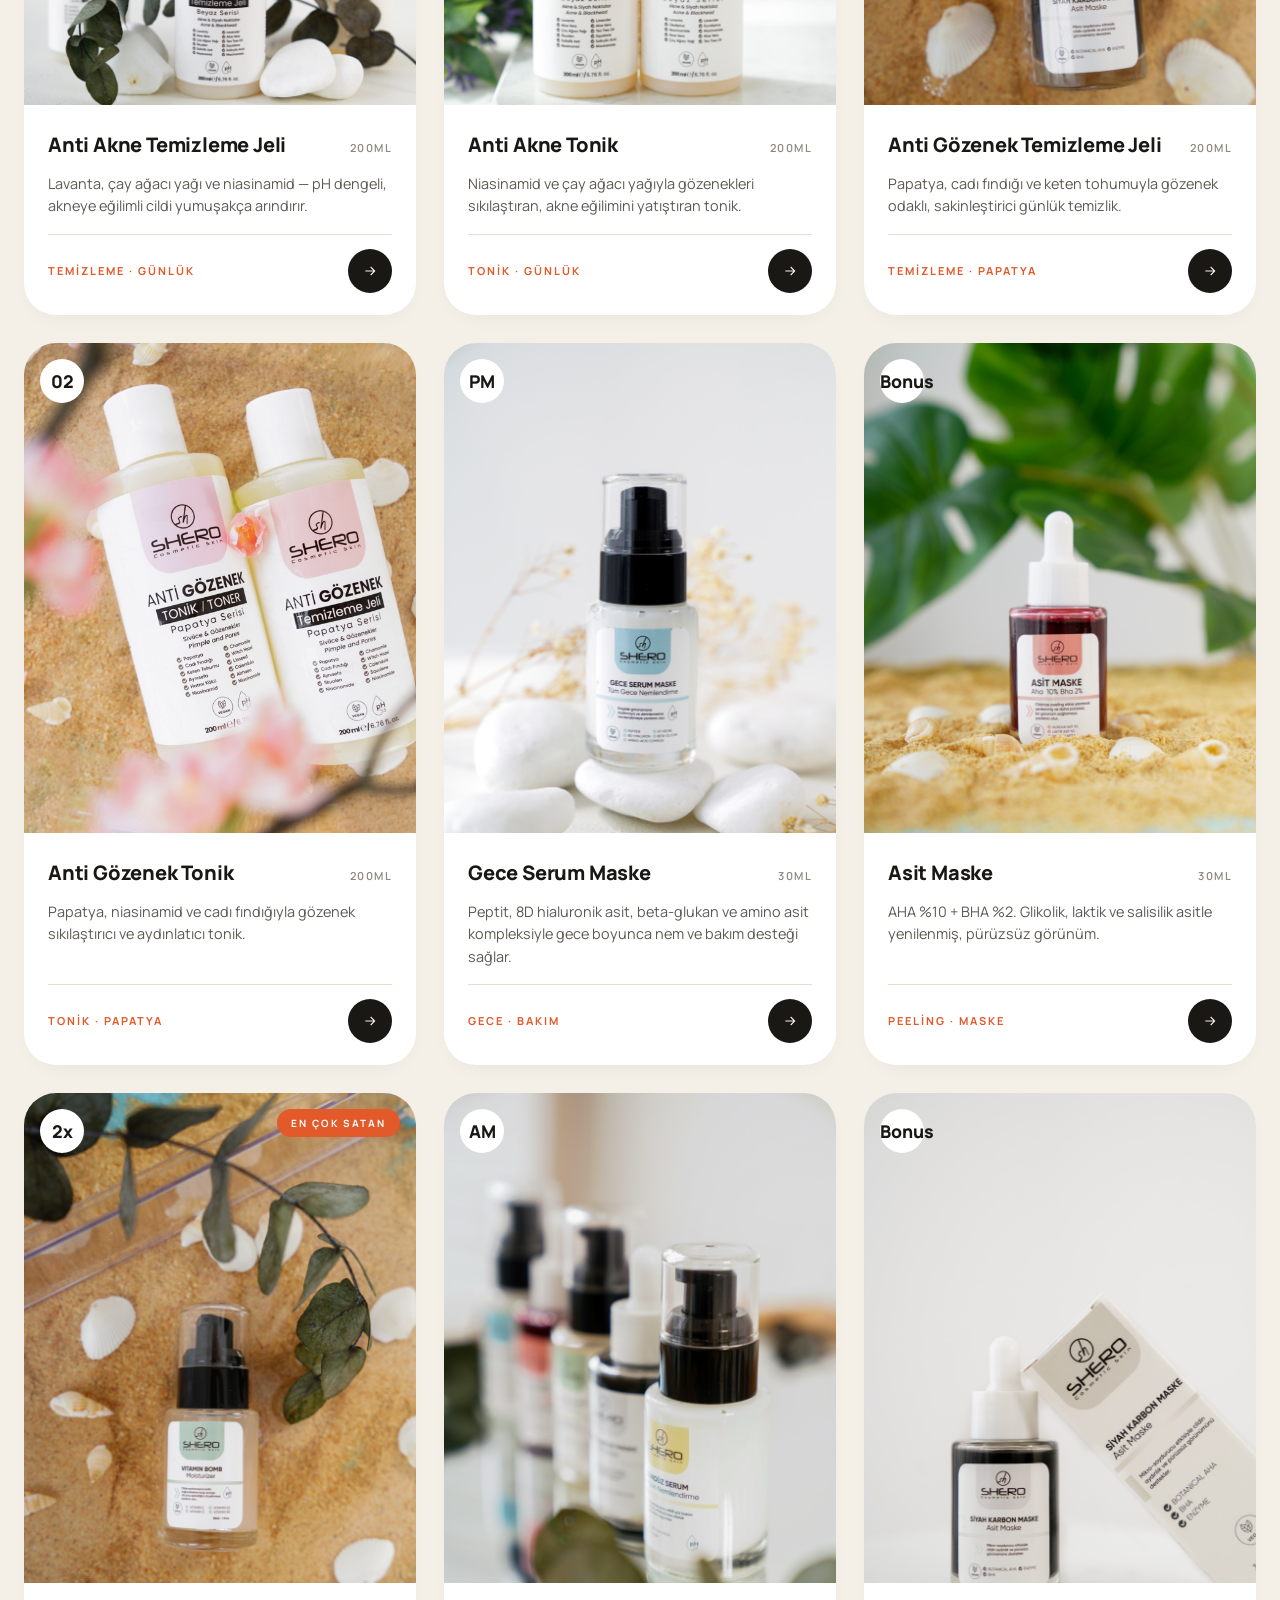
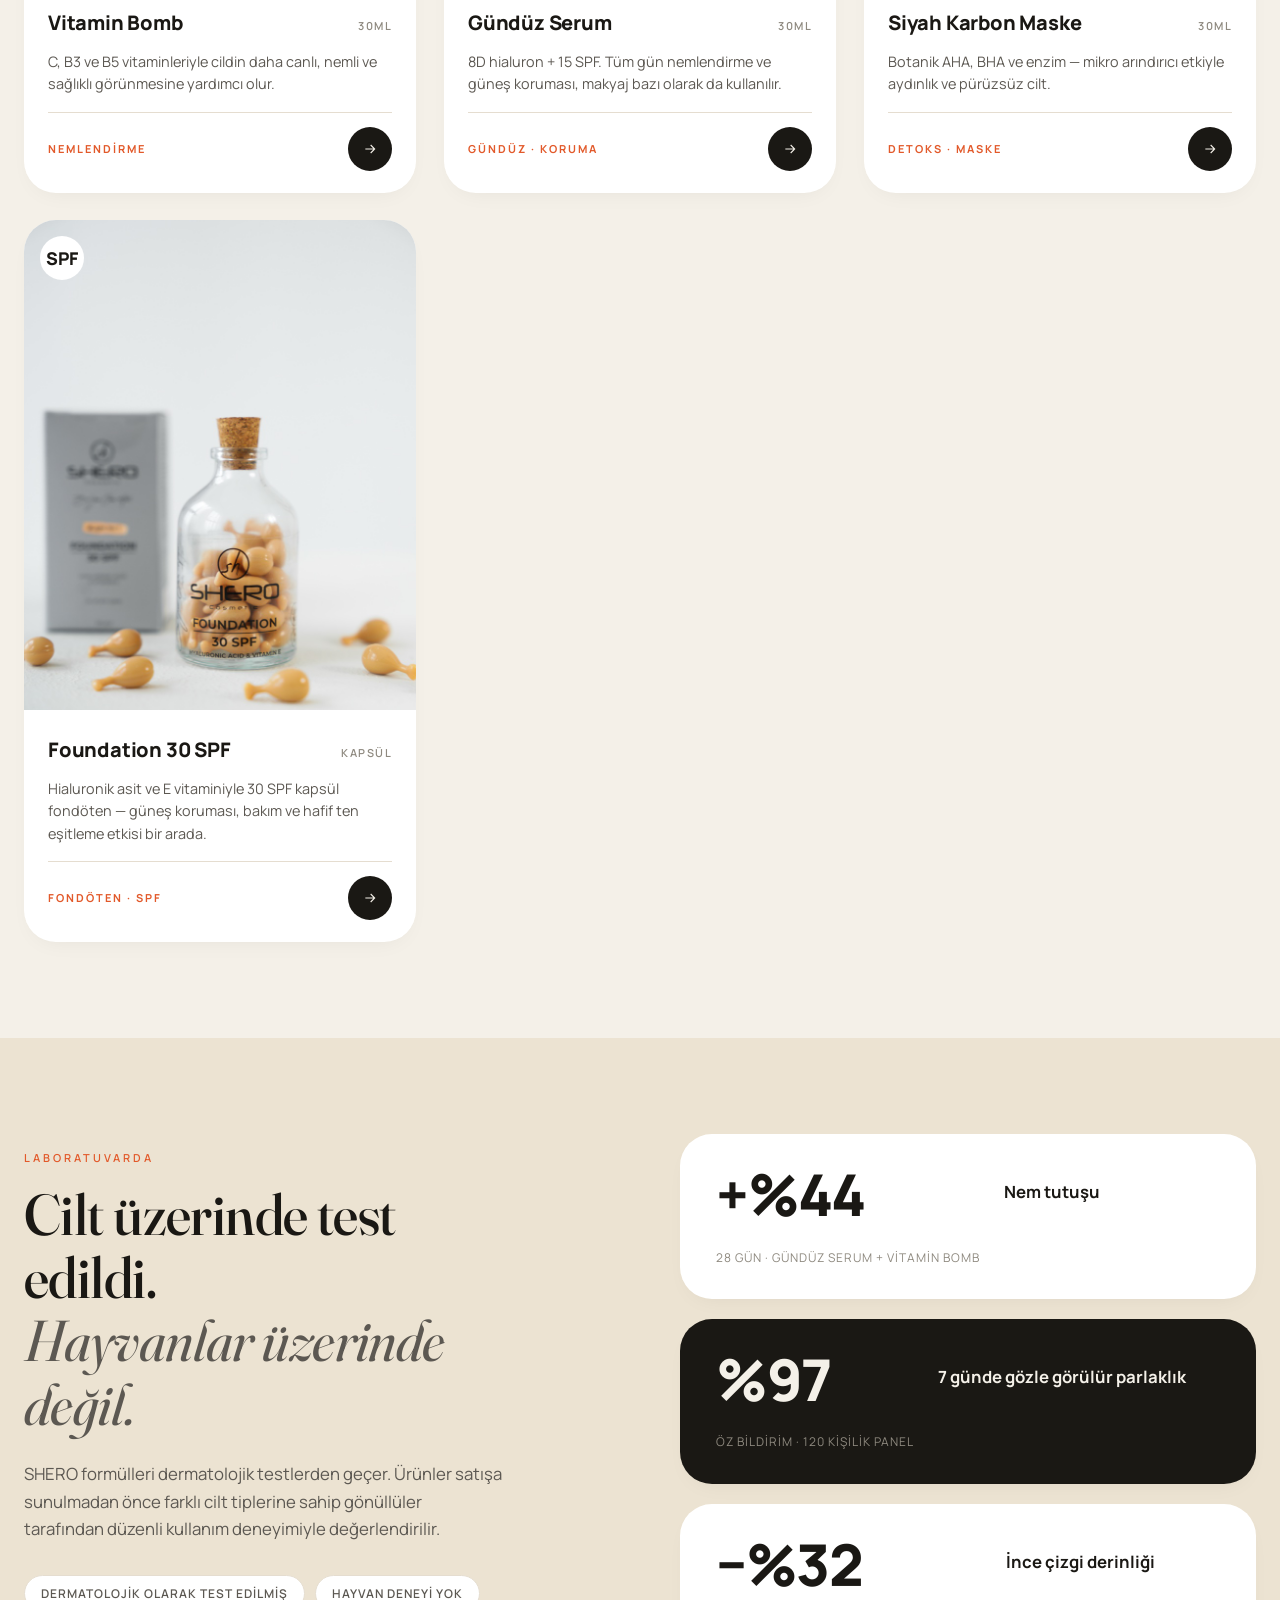
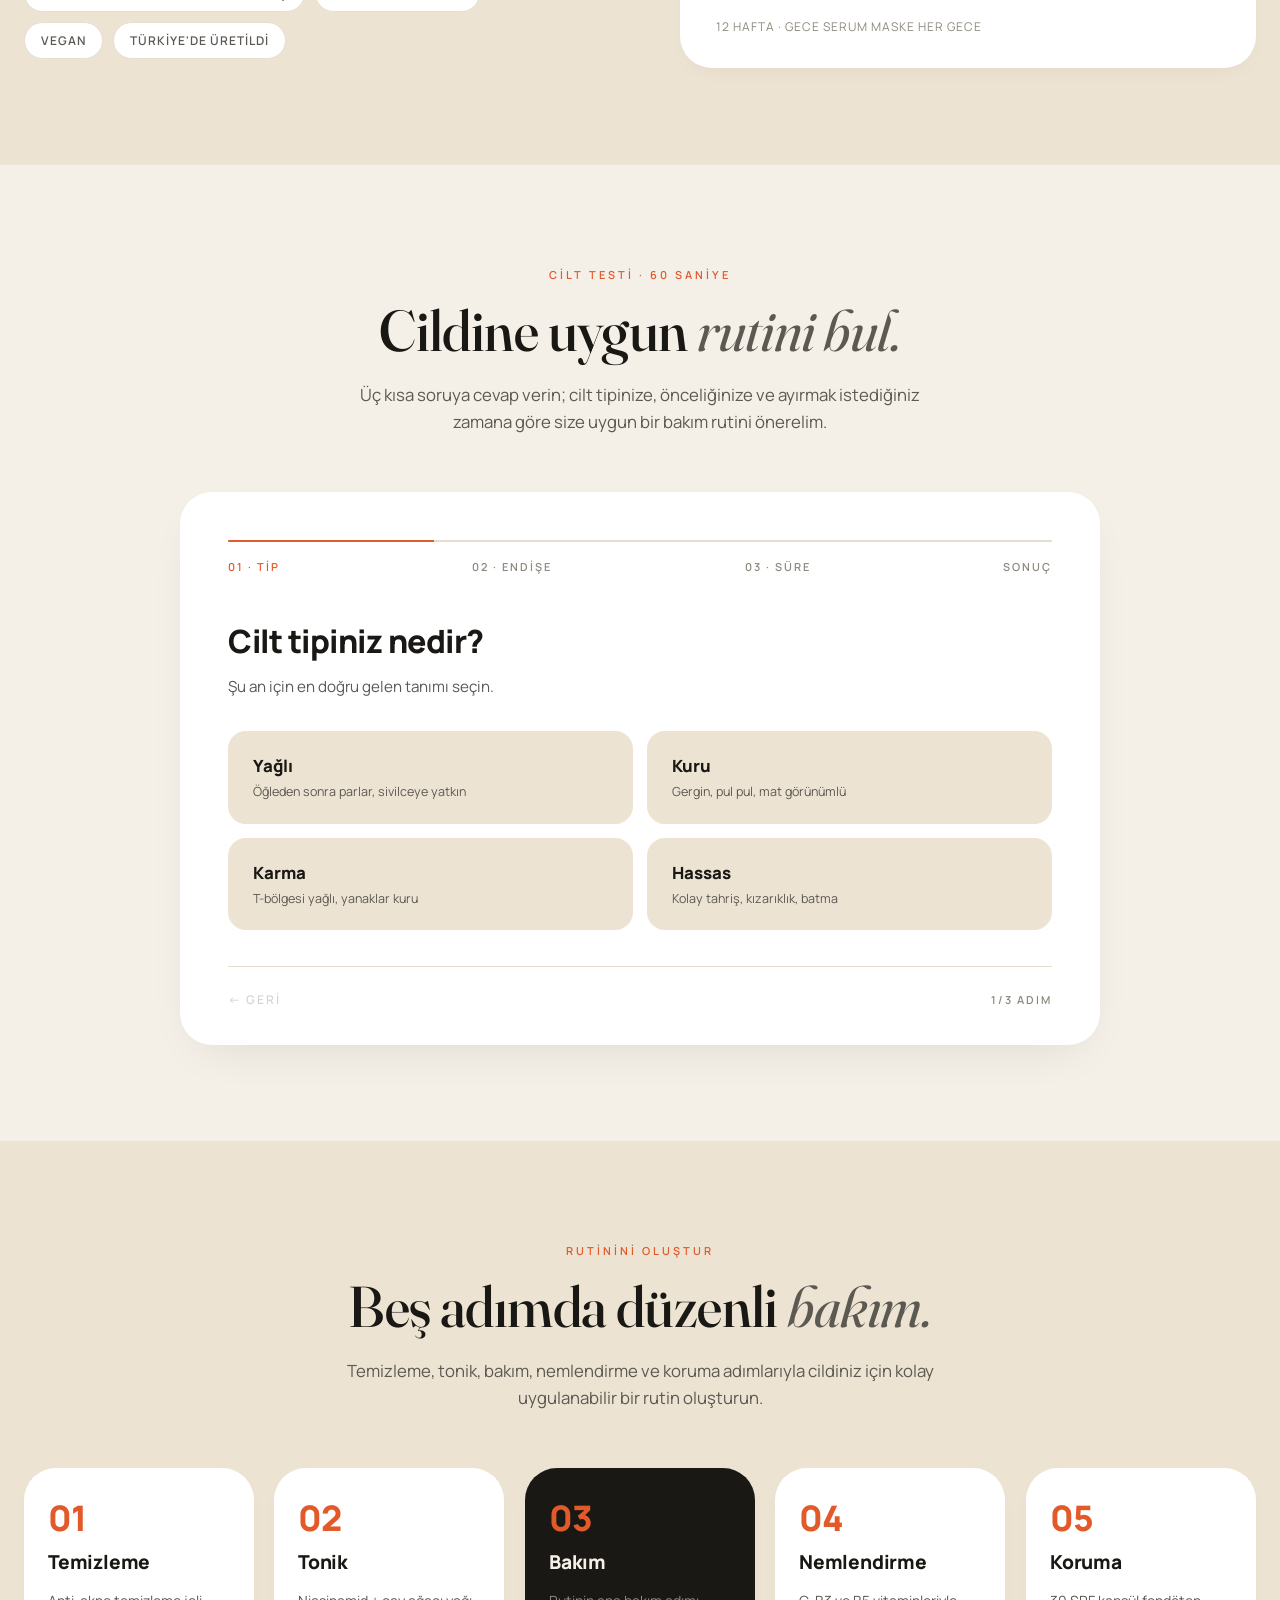
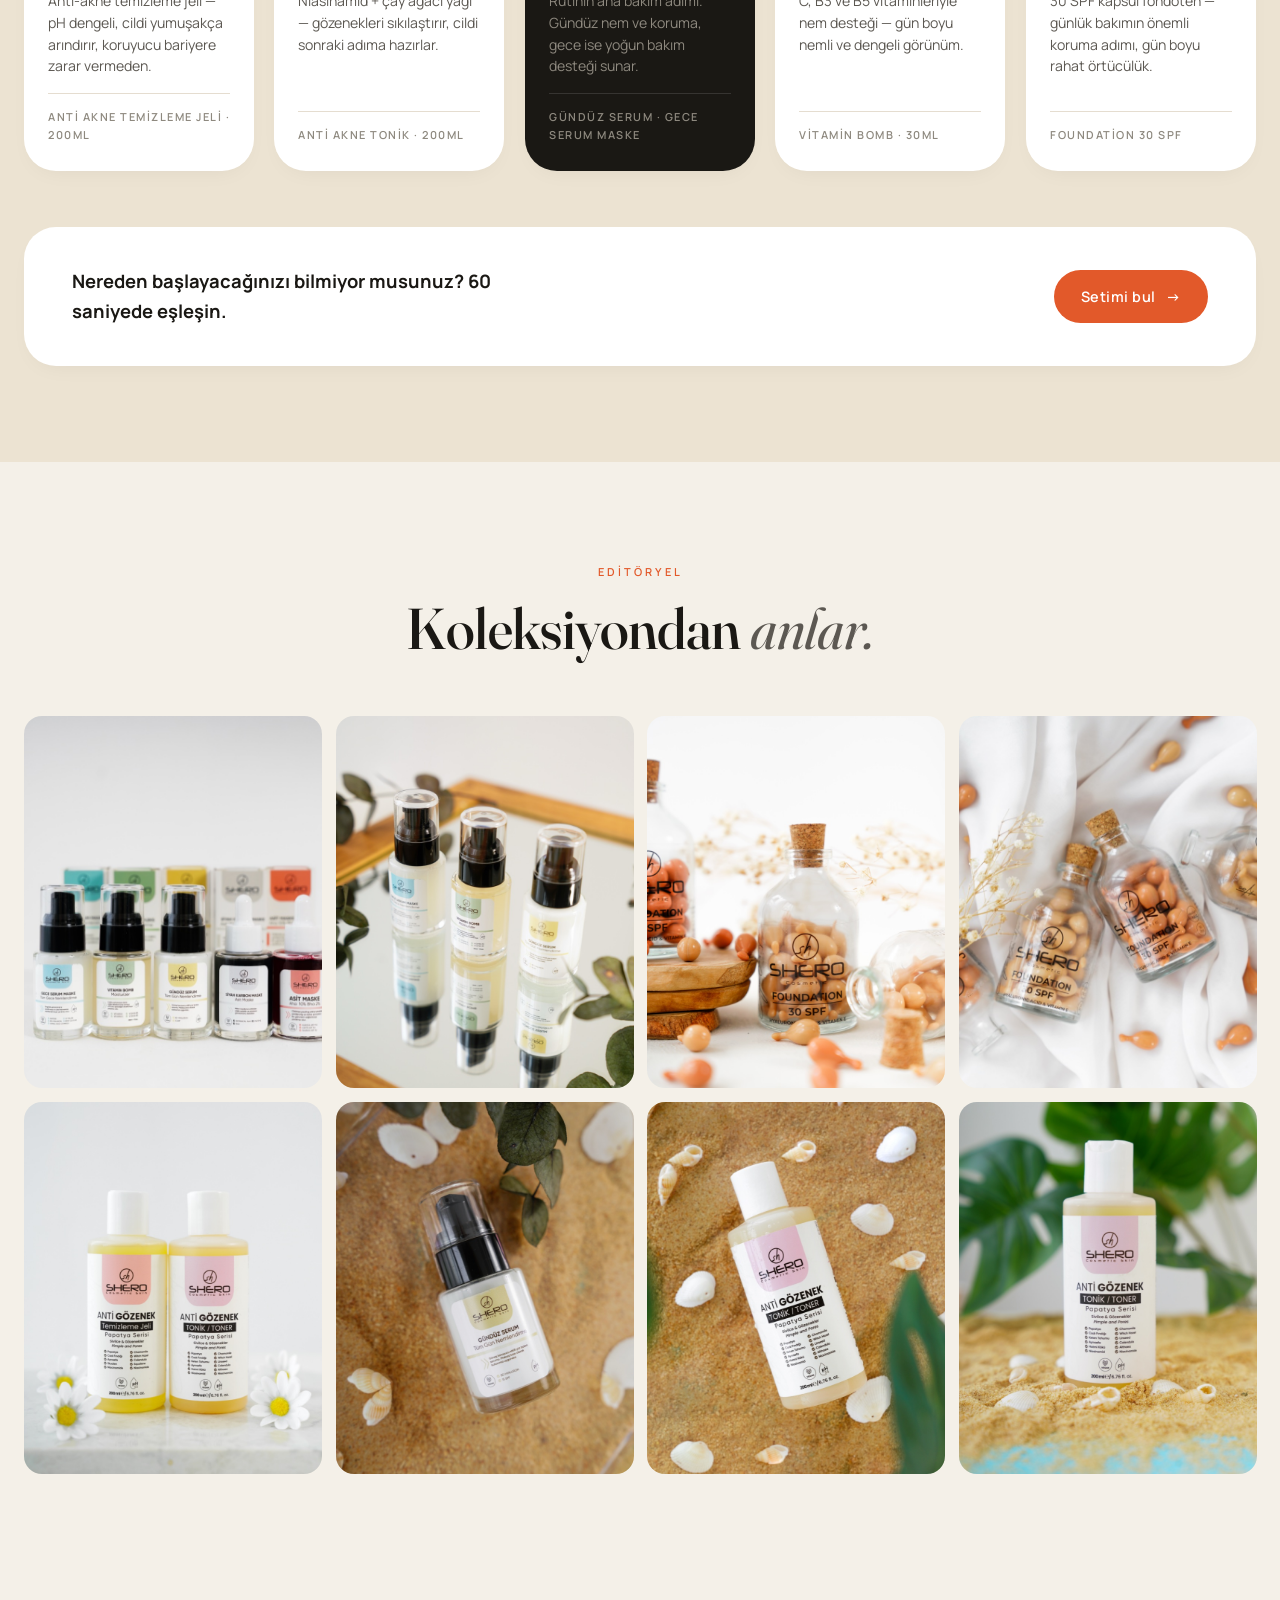
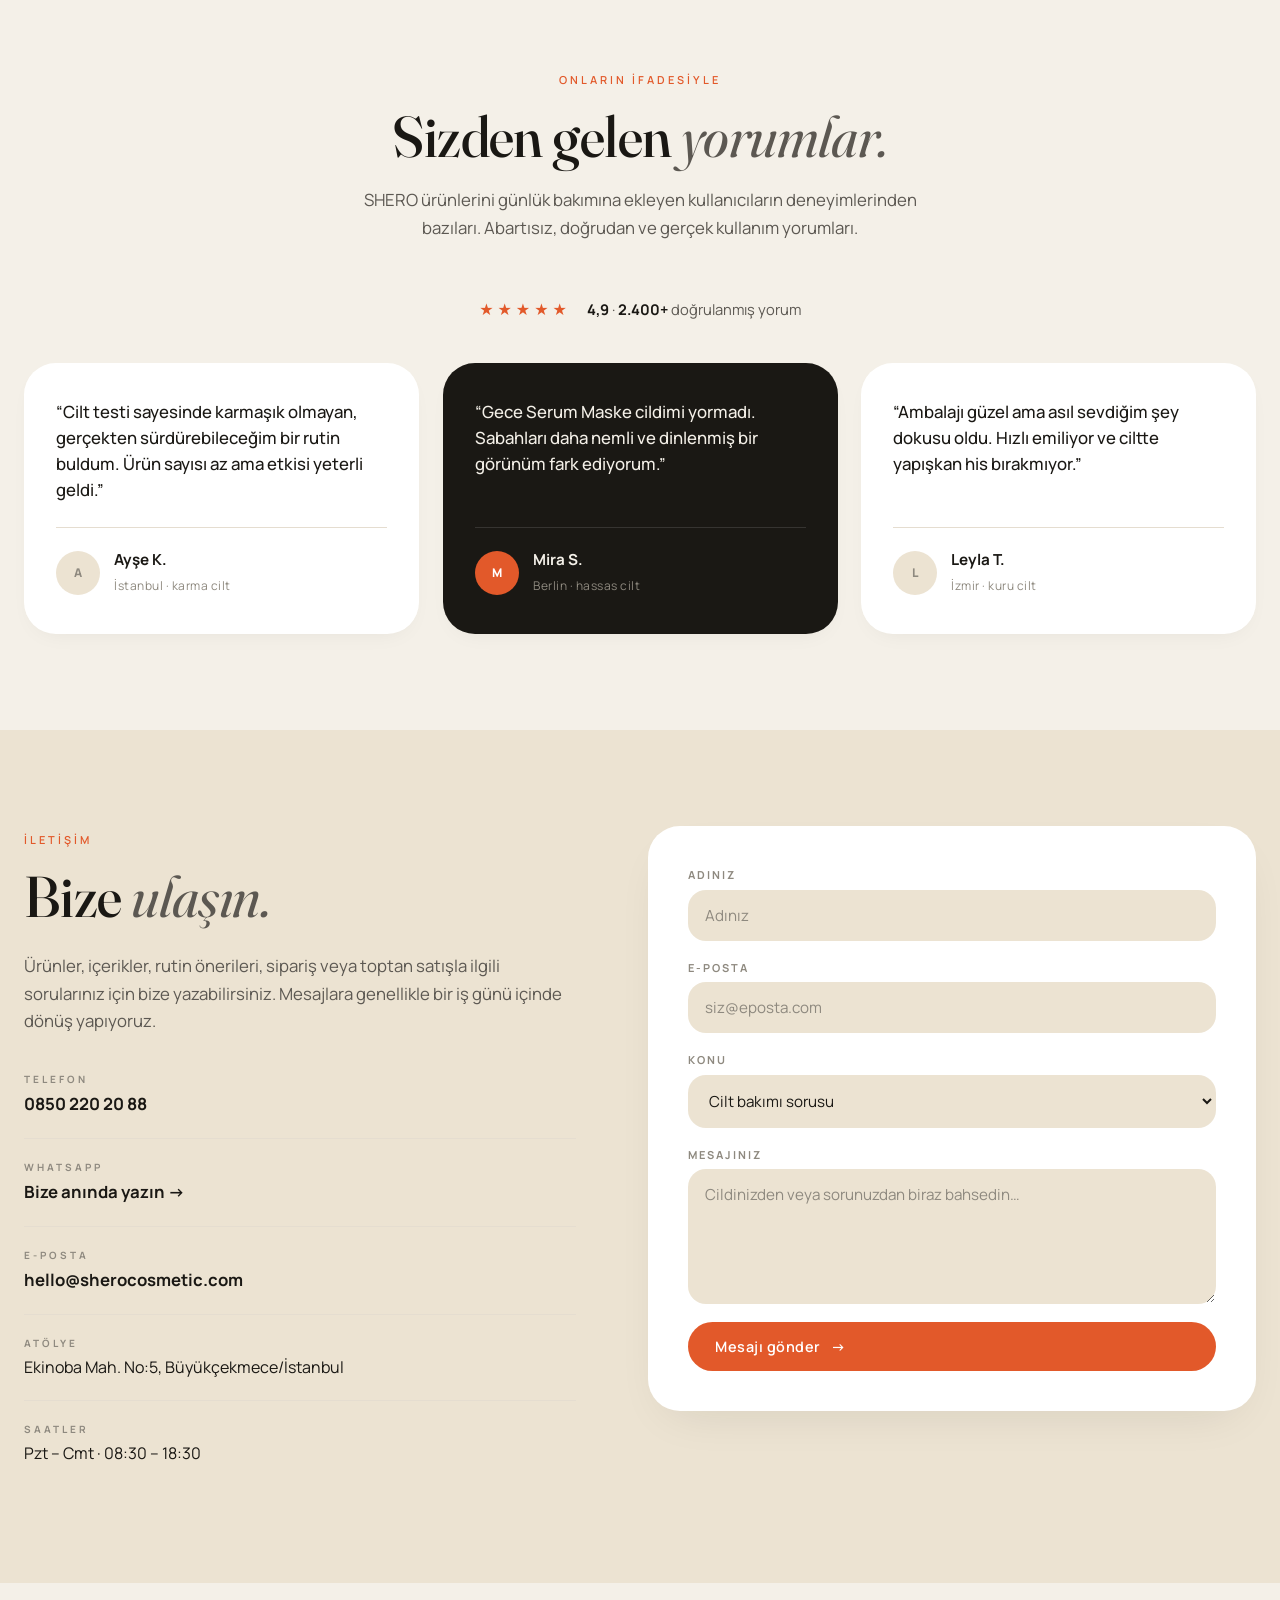
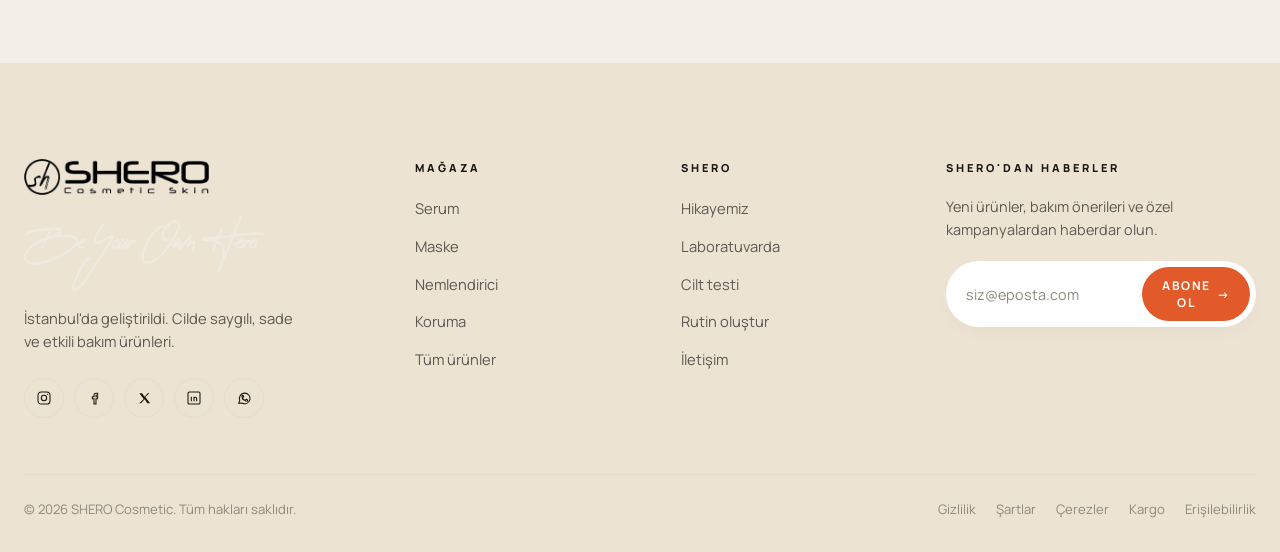
==== commit 56c0c48a: "TR brand voice reset: quieter, less marketing-y, more user-trustworthy Comprehensive Turkish copy pa" ====
--- a/index.html
+++ b/index.html
@@ -4,8 +4,8 @@
 <meta charset="UTF-8" />
 <meta name="viewport" content="width=device-width, initial-scale=1.0" />
 <meta name="theme-color" content="#F4F0E8" />
-<title>SHERO Cosmetic — Her cilt için bakım ritüeli</title>
-<meta name="description" content="SHERO Cosmetic — İstanbul'da geliştirilen, bilime dayalı temiz cilt bakımı. Botanik aktif maddeler, dermatolojik olarak test edilmiş formüller." />
+<title>SHERO Cosmetic — Cildinize iyi gelen günlük bakım</title>
+<meta name="description" content="SHERO Cosmetic — İstanbul'da geliştirilen cilt bakım ürünleri. Sade içerikler, etkili formüller ve günlük kullanıma uygun bakım rutinleri." />
 
 <!-- Indexing — staging deploy is noindex. Flip to "index, follow, max-image-preview:large"
      when DNS for sherocosmetic.com points at a real deploy. -->
@@ -20,8 +20,8 @@
 <!-- Open Graph -->
 <meta property="og:type" content="website" />
 <meta property="og:site_name" content="SHERO Cosmetic" />
-<meta property="og:title" content="SHERO Cosmetic — Her cilt için bakım ritüeli" />
-<meta property="og:description" content="İstanbul'da geliştirilen, bilime dayalı temiz cilt bakımı. Botanik aktif maddeler, dermatolojik olarak test edilmiş formüller." />
+<meta property="og:title" content="SHERO Cosmetic — Cildinize iyi gelen günlük bakım" />
+<meta property="og:description" content="İstanbul'da geliştirilen cilt bakım ürünleri. Sade içerikler, etkili formüller ve günlük kullanıma uygun bakım rutinleri." />
 <meta property="og:url" content="https://sherocosmetic.com/" />
 <meta property="og:image" content="https://sherocosmetic.com/1200x630.png" />
 <meta property="og:image:width" content="1200" />
@@ -32,8 +32,8 @@
 
 <!-- Twitter -->
 <meta name="twitter:card" content="summary_large_image" />
-<meta name="twitter:title" content="SHERO Cosmetic — Her cilt için bakım ritüeli" />
-<meta name="twitter:description" content="İstanbul'da geliştirilen, bilime dayalı temiz cilt bakımı. Botanik aktif maddeler, dermatolojik olarak test edilmiş formüller." />
+<meta name="twitter:title" content="SHERO Cosmetic — Cildinize iyi gelen günlük bakım" />
+<meta name="twitter:description" content="İstanbul'da geliştirilen cilt bakım ürünleri. Sade içerikler, etkili formüller ve günlük kullanıma uygun bakım rutinleri." />
 <meta name="twitter:image" content="https://sherocosmetic.com/1200x630.png" />
 <meta name="twitter:image:alt" content="SHERO Cosmetic — Cilt bakım koleksiyonu" />
 
@@ -49,7 +49,7 @@
       "url": "https://sherocosmetic.com/",
       "logo": "https://sherocosmetic.com/1200x630.png",
       "image": "https://sherocosmetic.com/1200x630.png",
-      "description": "İstanbul'da geliştirilen, bilime dayalı temiz cilt bakımı. Botanik aktif maddeler, dermatolojik olarak test edilmiş formüller.",
+      "description": "İstanbul'da geliştirilen cilt bakım ürünleri. Sade içerikler, etkili formüller ve günlük kullanıma uygun bakım rutinleri.",
       "email": "hello@sherocosmetic.com",
       "telephone": "+90-850-220-2088",
       "address": {
@@ -77,7 +77,7 @@
       "@id": "https://sherocosmetic.com/#website",
       "url": "https://sherocosmetic.com/",
       "name": "SHERO Cosmetic",
-      "description": "İstanbul'da geliştirilen, bilime dayalı temiz cilt bakımı.",
+      "description": "İstanbul'da geliştirilen cilt bakım ürünleri.",
       "publisher": { "@id": "https://sherocosmetic.com/#organization" },
       "inLanguage": "tr"
     }
@@ -156,13 +156,13 @@
       <div class="hero__copy">
         <span class="hero__eyebrow">İstanbul'da geliştirildi</span>
         <h1 class="hero__title">
-          Her <em>cilt</em> için<br/>
-          bir bakım <em>ritüeli.</em>
+          Cildinize <em>iyi</em> gelen<br/>
+          günlük <em>bakım.</em>
         </h1>
         <p class="hero__lead">
-          İstanbul'da geliştirilen, bilime dayalı temiz cilt bakımı.
-          Botanik aktif maddeler, dermatolojik olarak test edilmiş
-          formüller ve cildinizin gerçekten ihtiyaç duyduğu rutinler.
+          İstanbul'da geliştirilen SHERO bakım ürünleri; sade içerikler,
+          etkili formüller ve günlük kullanıma uygun cilt bakım
+          adımlarıyla hazırlandı.
         </p>
         <div class="hero__actions">
           <a class="btn btn--primary" href="#products" data-cta data-cta-campaign="hero" data-cta-content="alisverise-basla">
@@ -227,8 +227,8 @@
     <div class="section-head about__head" data-reveal>
       <span class="eyebrow">Hikayemizi Keşfedin</span>
       <h2 class="section-title">
-        Her kadın <em>kendi</em><br/>
-        <em>kahramanıdır.</em>
+        Kendi yolunu çizen<br/>
+        <em>kadınlardan ilham aldık.</em>
       </h2>
       <img src="beyourownhero.png" alt="Be your own hero" class="about__signature" />
     </div>
@@ -236,19 +236,15 @@
     <div class="about__grid">
       <div class="about__copy" data-reveal>
         <p class="lead">
-          Kozmetik dünyasına hızlı ve emin adımlarla giriş yapan
-          Shero Cosmetic, kadın girişimci zekâsı ve azmiyle Türkiye'de
-          bir ilki başardı. Yeniliklere ve yeni dünya düzenine ayak
-          uyduran teknolojilerin yanı sıra insan ve hayvan hayatına
-          verdiği değerle kısa sürede kendini kanıtladı.
+          SHERO Cosmetic, 2022'de Türkiye'de başlayan bir girişim
+          hikâyesi. Tek kullanımlık kapsül fondöten üretimiyle yola
+          çıktı; bugün cilt bakım ürünleriyle daha geniş bir bakım
+          deneyimi sunuyor.
         </p>
         <p>
-          Tek kullanımlık kapsül içinde fondöten üretimiyle başlayan
-          serüvenine her cilt tipinin ihtiyacı olan bakım ürünlerini
-          ekleyen Shero Cosmetic, vegan içerikleri ve çevre dostu
-          yaklaşımıyla hedeflerinin çok ötesine geçti. 2022'de yola
-          çıkan marka, bugün <strong>Miniso</strong> gibi dünya
-          çapındaki mağaza zincirlerinin raflarında yerini alıyor.
+          Vegan içerikler ve çevre dostu üretim yaklaşımıyla
+          büyüyen marka, bugün <strong>Miniso</strong> gibi global
+          mağaza zincirlerinin raflarında yer alıyor.
         </p>
         <a href="#products" class="btn btn--ghost">Koleksiyonu keşfet <span class="arrow">→</span></a>
       </div>
@@ -258,7 +254,7 @@
           <img src="assets/photos/about-atelier.jpg" alt="SHERO Foundation kapsüller — ahşap disk üzerinde, kuru çiçeklerle" />
         </div>
         <blockquote class="about__quote">
-          <p>&ldquo;Kapsül içinde fondöten &mdash; Türkiye'de bir ilk, dünyada bir azınlık.&rdquo;</p>
+          <p>&ldquo;Türkiye'de kapsül fondöten üretimiyle başlayan bir bakım hikâyesi.&rdquo;</p>
           <cite class="about__quote__cite">Kurucu &middot; SHERO</cite>
         </blockquote>
       </div>
@@ -270,8 +266,8 @@
         <span>Maceranın başlangıcı<br/>İstanbul</span>
       </div>
       <div class="about__stat">
-        <strong>1.</strong>
-        <span>Türkiye'de kapsül<br/>fondöten üreticisi</span>
+        <strong>İlk</strong>
+        <span>Türkiye'de kapsül<br/>fondöten üretimi</span>
       </div>
       <div class="about__stat">
         <strong>%100</strong>
@@ -286,13 +282,13 @@
     <div class="about__values" data-reveal>
       <article class="value-card">
         <span class="eyebrow">Vizyonumuz</span>
-        <h3>Kadınların yanında, kendi kahramanları olma yolunda.</h3>
-        <p>Müşteri beklentilerinin ötesinde ürünler yaratarak hizmet sunmak, kozmetik sektöründe elde ettiğimiz başarılarımızı sürdürerek global pazarda güvenilir ve canlı dostu dünya birincisi bir marka olmak.</p>
+        <h3>Kadınların kendini iyi hissettiği bir bakım dünyası.</h3>
+        <p>Amacımız; güvenilir, ulaşılabilir ve cilde saygılı ürünlerle SHERO'yu Türkiye'den dünyaya açılan güçlü bir kozmetik markası haline getirmek.</p>
       </article>
       <article class="value-card value-card--accent">
         <span class="eyebrow">Misyonumuz</span>
-        <h3>Yeniliği, kaliteyi ve etiği aynı şişede buluşturmak.</h3>
-        <p>Türkiye'de bir ilki ve yeniliği gerçekleştirerek kapsül içinde renkli makyaj ve kişisel bakım ürünlerinin üretimini başlatmak; modern, ileri teknolojiyle her zaman kaliteli, güvenilir hizmet sunarak müşteri memnuniyetini hedeflemek &mdash; ve bunları gerçeğe dönüştürmek.</p>
+        <h3>İyi formülü, doğru üretimle buluşturmak.</h3>
+        <p>Modern üretim anlayışıyla kaliteli, güvenilir ve kullanıcı ihtiyacına uygun bakım ürünleri geliştirmek; bunu yaparken hayvan dostu ve çevreye duyarlı bir yaklaşımı korumak.</p>
       </article>
     </div>
   </div>
@@ -302,9 +298,9 @@
 <section class="section section--sand ingredients" id="ingredients">
   <div class="container">
     <div class="section-head">
-      <span class="eyebrow">İçeriğinde ne var</span>
-      <h2 class="section-title">Dört aktif, <em>işini yapıyor.</em></h2>
-      <p class="lead">Her formül, kanıtlanmış dermatolojik etkiye sahip bir kahraman aktif etrafında inşa edildi. Dolgu yok. Pazarlama jargonu yok.</p>
+      <span class="eyebrow">Formüllerin öne çıkanları</span>
+      <h2 class="section-title">Cildin ihtiyacına göre seçilmiş <em>etkili içerikler.</em></h2>
+      <p class="lead">Her ürün, belirli bir cilt ihtiyacına odaklanan aktif içeriklerle geliştirildi. Daha anlaşılır, daha sade, günlük kullanıma uygun bakım.</p>
     </div>
 
     <div class="ingredients__grid">
@@ -315,9 +311,9 @@
             <path d="M24 10v28M10 24h28M14 14l20 20M34 14L14 34"/>
           </svg>
         </div>
-        <span class="ingredient__chip">Aydınlatır</span>
+        <span class="ingredient__chip">Daha canlı görünüm</span>
         <h3>Vitamin Kompleksi</h3>
-        <p>C, B3 ve B5 vitamini &mdash; tonu eşitler, parlaklığı artırır, cilt bariyerini destekler.</p>
+        <p>C, B3 ve B5 vitaminleriyle cildin daha aydınlık, dengeli ve sağlıklı görünmesine yardımcı olur.</p>
         <span class="ingredient__where">İçinde: Vitamin Bomb</span>
       </article>
 
@@ -328,9 +324,9 @@
             <path d="M18 28 Q20 31 24 31 Q28 31 30 28" stroke-linecap="round"/>
           </svg>
         </div>
-        <span class="ingredient__chip">Nemlendirir</span>
+        <span class="ingredient__chip">Yoğun nem desteği</span>
         <h3>8D Hialuronik Asit</h3>
-        <p>Çoklu moleküler ağırlıkta hialuronik &mdash; gün boyu ve gece boyu derin nem, ağır his bırakmadan.</p>
+        <p>8D hialuronik asit ile cilde hafif ama etkili bir nem desteği sağlar. Ağırlık hissi bırakmadan günlük bakıma eşlik eder.</p>
         <span class="ingredient__where">İçinde: Gündüz Serum, Gece Serum Maske</span>
       </article>
 
@@ -341,9 +337,9 @@
             <path d="M24 6v6M24 36v6M6 24h6M36 24h6M11 11l4.5 4.5M32.5 32.5l4.5 4.5M37 11l-4.5 4.5M15.5 32.5L11 37"/>
           </svg>
         </div>
-        <span class="ingredient__chip">Yeniler</span>
+        <span class="ingredient__chip">Pürüzsüz görünüm</span>
         <h3>AHA %10 + BHA %2</h3>
-        <p>Glikolik, laktik ve salisilik asit &mdash; yüzey peeling etkisiyle pürüzsüz ve aydınlık görünüm.</p>
+        <p>AHA ve BHA içeriğiyle cildin daha pürüzsüz, temiz ve aydınlık görünmesine destek olur.</p>
         <span class="ingredient__where">İçinde: Asit Maske</span>
       </article>
 
@@ -354,9 +350,9 @@
             <path d="M20 24 H28 M20 30 H28"/>
           </svg>
         </div>
-        <span class="ingredient__chip">Onarır</span>
+        <span class="ingredient__chip">Gece bakım desteği</span>
         <h3>Peptit + Beta-Glukan</h3>
-        <p>Amino-asit kompleksiyle birleşen peptit ve beta-glukan &mdash; cildi gece boyunca onarır.</p>
+        <p>Peptit, beta-glukan ve amino asit kompleksiyle gece boyunca cildin bakım ihtiyacını destekler.</p>
         <span class="ingredient__where">İçinde: Gece Serum Maske</span>
       </article>
     </div>
@@ -371,7 +367,7 @@
         <span class="eyebrow">Tüm koleksiyon</span>
         <h2 class="section-title">Cilt bakım <em>ritüeli.</em></h2>
       </div>
-      <p class="lead">Altı formül, tek bir ritüel. Her biri kanıtlanmış bir aktif madde etrafında kurulu, dermatolojik olarak test edilmiş, sessiz bir lüks.</p>
+      <p class="lead">Günlük bakım için tamamlayıcı ürünler. Cildinizin ihtiyacına göre seçebileceğiniz serum, maske, nemlendirici ve koruma ürünleriyle sade bir bakım rutini oluşturun.</p>
     </div>
 
     <div class="products__filters" role="tablist" aria-label="Ürün kategorileri">
@@ -475,7 +471,7 @@
             <h3>Gece Serum Maske</h3>
             <span class="product-card__size">30ml</span>
           </div>
-          <p>Peptit, 8D hialuron, beta-glukan ve amino-asit kompleksiyle tüm gece nemlendirme.</p>
+          <p>Peptit, 8D hialuronik asit, beta-glukan ve amino asit kompleksiyle gece boyunca nem ve bakım desteği sağlar.</p>
           <div class="product-card__foot">
             <span class="product-card__price">Gece · Bakım</span>
             <a href="#" class="product-card__cta" data-cta data-cta-campaign="products" data-cta-content="gece-serum-maske" aria-label="Gece Serum Maske al">
@@ -516,7 +512,7 @@
             <h3>Vitamin Bomb</h3>
             <span class="product-card__size">30ml</span>
           </div>
-          <p>C, B3 ve B5 vitaminleri &mdash; cildi parlaklığa ve sağlığa kavuşturan vitamin bombası.</p>
+          <p>C, B3 ve B5 vitaminleriyle cildin daha canlı, nemli ve sağlıklı görünmesine yardımcı olur.</p>
           <div class="product-card__foot">
             <span class="product-card__price">Nemlendirme</span>
             <a href="#" class="product-card__cta" data-cta data-cta-campaign="products" data-cta-content="vitamin-bomb" aria-label="Vitamin Bomb al">
@@ -556,7 +552,7 @@
             <h3>Siyah Karbon Maske</h3>
             <span class="product-card__size">30ml</span>
           </div>
-          <p>Botanik AHA, BHA ve enzim &mdash; mikro-peeling etkisiyle aydınlık ve pürüzsüz cilt.</p>
+          <p>Botanik AHA, BHA ve enzim &mdash; mikro arındırıcı etkiyle aydınlık ve pürüzsüz cilt.</p>
           <div class="product-card__foot">
             <span class="product-card__price">Detoks · Maske</span>
             <a href="#" class="product-card__cta" data-cta data-cta-campaign="products" data-cta-content="siyah-karbon-maske" aria-label="Siyah Karbon Maske al">
@@ -576,7 +572,7 @@
             <h3>Foundation 30 SPF</h3>
             <span class="product-card__size">Kapsül</span>
           </div>
-          <p>Hialuronik asit ve E vitaminiyle 30 SPF kapsül fondöten &mdash; koruma, bakım ve ten rengi tek dokunuşta.</p>
+          <p>Hialuronik asit ve E vitaminiyle 30 SPF kapsül fondöten &mdash; güneş koruması, bakım ve hafif ten eşitleme etkisi bir arada.</p>
           <div class="product-card__foot">
             <span class="product-card__price">Fondöten · SPF</span>
             <a href="#" class="product-card__cta" data-cta data-cta-campaign="products" data-cta-content="foundation" aria-label="Foundation 30 SPF al">
@@ -596,14 +592,14 @@
       <div class="lab__copy" data-reveal>
         <span class="eyebrow">Laboratuvarda</span>
         <h2 class="section-title">
-          Gönüllülerle test edildi.<br/>
-          <em>Hayvanlar üzerinde asla.</em>
+          Cilt üzerinde test edildi.<br/>
+          <em>Hayvanlar üzerinde değil.</em>
         </h2>
         <p class="lead">
-          Her SHERO formülü, kararlılık, irritasyon ve etkinlik için
-          bağımsız üçüncü taraf laboratuvarlarda test edilir &mdash;
-          ardından satışa sunulmadan önce 28 gün boyunca, farklı cilt
-          tipi ve tonundan 40-120 kişilik bir panelle denenir.
+          SHERO formülleri dermatolojik testlerden geçer. Ürünler
+          satışa sunulmadan önce farklı cilt tiplerine sahip
+          gönüllüler tarafından düzenli kullanım deneyimiyle
+          değerlendirilir.
         </p>
         <div class="lab__certs">
           <span class="pill">Dermatolojik olarak test edilmiş</span>
@@ -639,8 +635,8 @@
   <div class="container">
     <div class="section-head">
       <span class="eyebrow">Cilt testi · 60 saniye</span>
-      <h2 class="section-title">Mükemmel <em>ritüelini bul.</em></h2>
-      <p class="lead">Üç hızlı soru. Cilt tipinize, en büyük endişenize ve gerçekten ne kadar zaman harcamak istediğinize göre size bir rutin öneririz.</p>
+      <h2 class="section-title">Cildine uygun <em>rutini bul.</em></h2>
+      <p class="lead">Üç kısa soruya cevap verin; cilt tipinize, önceliğinize ve ayırmak istediğiniz zamana göre size uygun bir bakım rutini önerelim.</p>
     </div>
 
     <div class="quiz__card" id="quizCard">
@@ -683,11 +679,11 @@
       <!-- Step 3 -->
       <div class="quiz-step" data-step="2">
         <h3 tabindex="-1">Ne kadar vaktiniz var?</h3>
-        <p class="quiz-help">Dürüst olun &mdash; ona göre öneririz.</p>
+        <p class="quiz-help">Gerçekçi seçin, size uygun bir rutin önerelim.</p>
         <div class="quiz-options quiz-options--3">
           <button class="quiz-option" data-q="time" data-v="quick" type="button"><strong>Hızlı</strong><em>3 adım &middot; 2 dakikadan az</em></button>
           <button class="quiz-option" data-q="time" data-v="balanced" type="button"><strong>Dengeli</strong><em>5 adım &middot; 5 dakika</em></button>
-          <button class="quiz-option" data-q="time" data-v="ritual" type="button"><strong>Tam ritüel</strong><em>7+ adım &middot; Bunu seviyorum</em></button>
+          <button class="quiz-option" data-q="time" data-v="ritual" type="button"><strong>Tam rutin</strong><em>7+ adım &middot; Zaman ayırmayı seviyorum</em></button>
         </div>
       </div>
 
@@ -716,8 +712,8 @@
   <div class="container">
     <div class="section-head">
       <span class="eyebrow">Rutinini oluştur</span>
-      <h2 class="section-title">Beş adım. Sonsuz <em>parlaklık.</em></h2>
-      <p class="lead">Bir SHERO rutini bir cümle gibi kurulur &mdash; her adım hak ettiği yere oturur.</p>
+      <h2 class="section-title">Beş adımda düzenli <em>bakım.</em></h2>
+      <p class="lead">Temizleme, tonik, bakım, nemlendirme ve koruma adımlarıyla cildiniz için kolay uygulanabilir bir rutin oluşturun.</p>
     </div>
 
     <div class="routine__steps">
@@ -738,21 +734,21 @@
       <article class="routine-step routine-step--feature" data-reveal>
         <div class="routine-step__num">03</div>
         <h3>Bakım</h3>
-        <p>Kahraman adım. Hedefli aktifler &mdash; gündüz hialuron + SPF, gece peptit + beta-glukan.</p>
+        <p>Rutinin ana bakım adımı. Gündüz nem ve koruma, gece ise yoğun bakım desteği sunar.</p>
         <span class="routine-step__product">Gündüz Serum &middot; Gece Serum Maske</span>
       </article>
 
       <article class="routine-step" data-reveal>
         <div class="routine-step__num">04</div>
         <h3>Nemlendirme</h3>
-        <p>Üçlü vitamin nem bombası &mdash; C, B3 ve B5 ile cildi tüm gün besler.</p>
+        <p>C, B3 ve B5 vitaminleriyle nem desteği &mdash; gün boyu nemli ve dengeli görünüm.</p>
         <span class="routine-step__product">Vitamin Bomb &middot; 30ml</span>
       </article>
 
       <article class="routine-step" data-reveal>
         <div class="routine-step__num">05</div>
         <h3>Koruma</h3>
-        <p>30 SPF kapsül fondöten &mdash; en güçlü anti-aging adımı, gün boyu rahat örtücülük.</p>
+        <p>30 SPF kapsül fondöten &mdash; günlük bakımın önemli koruma adımı, gün boyu rahat örtücülük.</p>
         <span class="routine-step__product">Foundation 30 SPF</span>
       </article>
     </div>
@@ -805,8 +801,8 @@
   <div class="container">
     <div class="section-head">
       <span class="eyebrow">Onların ifadesiyle</span>
-      <h2 class="section-title">Gerçek <em>rutinler.</em> Gerçek yorumlar.</h2>
-      <p class="lead">Binlerce farklı cilt tipi, tek bir ortak nokta &mdash; SHERO rutinleri tutarlı kullanıma uygun çünkü gerçekten sürdürülebilir.</p>
+      <h2 class="section-title">Sizden gelen <em>yorumlar.</em></h2>
+      <p class="lead">SHERO ürünlerini günlük bakımına ekleyen kullanıcıların deneyimlerinden bazıları. Abartısız, doğrudan ve gerçek kullanım yorumları.</p>
     </div>
 
     <div class="testimonials__rating">
@@ -816,7 +812,7 @@
 
     <div class="testimonials__grid">
       <article class="testimonial" data-reveal>
-        <p>&ldquo;Cilt testi beni gerçekten devam edebileceğim 3 adımlı bir rutine yönlendirdi. Cildim yıllardır olmadığı kadar sağlıklı görünüyor ve 12 şişeyle boğulmuyorum.&rdquo;</p>
+        <p>&ldquo;Cilt testi sayesinde karmaşık olmayan, gerçekten sürdürebileceğim bir rutin buldum. Ürün sayısı az ama etkisi yeterli geldi.&rdquo;</p>
         <footer>
           <span class="testimonial__avatar" aria-hidden="true">A</span>
           <div>
@@ -827,7 +823,7 @@
       </article>
 
       <article class="testimonial testimonial--feature" data-reveal>
-        <p>&ldquo;Gece Serum Maske, gerçekten tutarlı kullanabildiğim tek peptit serumu. İrritasyon yok, arınma dönemleri yok. Sadece her sabah daha iyi bir cilt.&rdquo;</p>
+        <p>&ldquo;Gece Serum Maske cildimi yormadı. Sabahları daha nemli ve dinlenmiş bir görünüm fark ediyorum.&rdquo;</p>
         <footer>
           <span class="testimonial__avatar" aria-hidden="true">M</span>
           <div>
@@ -838,7 +834,7 @@
       </article>
 
       <article class="testimonial" data-reveal>
-        <p>&ldquo;Şişeler rafımda güzel duruyor ama formüller asıl hikaye. Bir serumun bu kadar hızlı emilip bu kadar nemli kaldığını hiç görmemiştim.&rdquo;</p>
+        <p>&ldquo;Ambalajı güzel ama asıl sevdiğim şey dokusu oldu. Hızlı emiliyor ve ciltte yapışkan his bırakmıyor.&rdquo;</p>
         <footer>
           <span class="testimonial__avatar" aria-hidden="true">L</span>
           <div>
@@ -856,9 +852,9 @@
   <div class="container">
     <div class="contact__grid">
       <div class="contact__intro" data-reveal>
-        <span class="eyebrow">Bize ulaşın</span>
-        <h2 class="section-title"><em>Merhaba</em> de.</h2>
-        <p class="lead">İçerik, rutin önerisi, toptan satış sorularınız veya sadece selam vermek için &mdash; her mesaja bir iş günü içinde dönüş yapıyoruz.</p>
+        <span class="eyebrow">İletişim</span>
+        <h2 class="section-title">Bize <em>ulaşın.</em></h2>
+        <p class="lead">Ürünler, içerikler, rutin önerileri, sipariş veya toptan satışla ilgili sorularınız için bize yazabilirsiniz. Mesajlara genellikle bir iş günü içinde dönüş yapıyoruz.</p>
 
         <ul class="contact__info">
           <li>
@@ -907,7 +903,7 @@
           <textarea id="cMsg" name="message" rows="5" required placeholder="Cildinizden veya sorunuzdan biraz bahsedin&hellip;"></textarea>
         </div>
         <button class="btn btn--primary" type="submit">Mesajı gönder <span class="arrow">&rarr;</span></button>
-        <p class="form-note" id="formNote" role="status" hidden>Teşekkürler &mdash; 24 saat içinde size dönüş yapacağız.</p>
+        <p class="form-note" id="formNote" role="status" hidden>Teşekkürler. Mesajınızı aldık, en kısa sürede size dönüş yapacağız.</p>
       </form>
     </div>
   </div>
@@ -922,7 +918,7 @@
           <img src="shero-black.png" alt="SHERO" class="logo__img" width="800" height="156" />
         </a>
         <img src="beyourownhero.png" alt="Be your own hero" class="footer__signature" />
-        <p>İstanbul'daki küçük bir atölyede üretildi &mdash; temiz, düşünülmüş, sessiz bir lüks.</p>
+        <p>İstanbul'da geliştirildi. Cilde saygılı, sade ve etkili bakım ürünleri.</p>
         <ul class="footer__social" aria-label="Sosyal medya">
           <li><a href="https://www.instagram.com/sherocosmetic/" target="_blank" rel="noopener" aria-label="Instagram">
             <svg viewBox="0 0 24 24" fill="none" stroke="currentColor" stroke-width="1.6" aria-hidden="true">
@@ -979,11 +975,11 @@
       </div>
 
       <div class="footer__col footer__news">
-        <h4>SHERO'dan Mektuplar</h4>
-        <p>Aylık ipuçları, yeni ürünler ve ilk siparişinizde %10 indirim.</p>
+        <h4>SHERO'dan Haberler</h4>
+        <p>Yeni ürünler, bakım önerileri ve özel kampanyalardan haberdar olun.</p>
         <form class="newsletter" onsubmit="event.preventDefault(); this.querySelector('button').textContent='Kayıt başarılı';">
           <input type="email" placeholder="siz@eposta.com" required aria-label="E-posta" />
-          <button type="submit">Katıl <span class="arrow">&rarr;</span></button>
+          <button type="submit">Abone ol <span class="arrow">&rarr;</span></button>
         </form>
       </div>
     </div>
@@ -1045,7 +1041,7 @@
     { "id": "asit-maske",             "name": "Asit Maske",                  "size": "30ml",   "step": "Bonus", "stepLabel": "PEELING · MASKE",      "category": "maske",        "hero": "AHA %10 + BHA %2. Yenilenmiş ve pürüzsüz cilt için glikolik, laktik ve salisilik asit." },
     { "id": "vitamin-bomb",           "name": "Vitamin Bomb",                "size": "30ml",   "step": "2x",    "stepLabel": "NEMLENDIRME",          "category": "nemlendirici", "hero": "C, B3 ve B5 vitaminleri — cildi parlaklığa kavuşturan vitamin bombası." },
     { "id": "gunduz-serum",           "name": "Gündüz Serum",                "size": "30ml",   "step": "AM",    "stepLabel": "GÜNDÜZ · KORUMA",      "category": "serum",        "hero": "8D hialuron + 15 SPF. Tüm gün nemlendirme ve güneş koruması." },
-    { "id": "siyah-karbon-maske",     "name": "Siyah Karbon Maske",          "size": "30ml",   "step": "Bonus", "stepLabel": "DETOKS · MASKE",       "category": "maske",        "hero": "Botanik AHA, BHA ve enzimle mikro-peeling etkisi, aydınlık ve pürüzsüz cilt." },
+    { "id": "siyah-karbon-maske",     "name": "Siyah Karbon Maske",          "size": "30ml",   "step": "Bonus", "stepLabel": "DETOKS · MASKE",       "category": "maske",        "hero": "Botanik AHA, BHA ve enzimle mikro arındırıcı etki, aydınlık ve pürüzsüz cilt." },
     { "id": "foundation",             "name": "Foundation 30 SPF",           "size": "Kapsül", "step": "SPF",   "stepLabel": "FONDÖTEN · SPF",       "category": "koruma",       "hero": "Hialuronik asit ve E vitaminiyle 30 SPF kapsül fondöten." }
   ]
 }
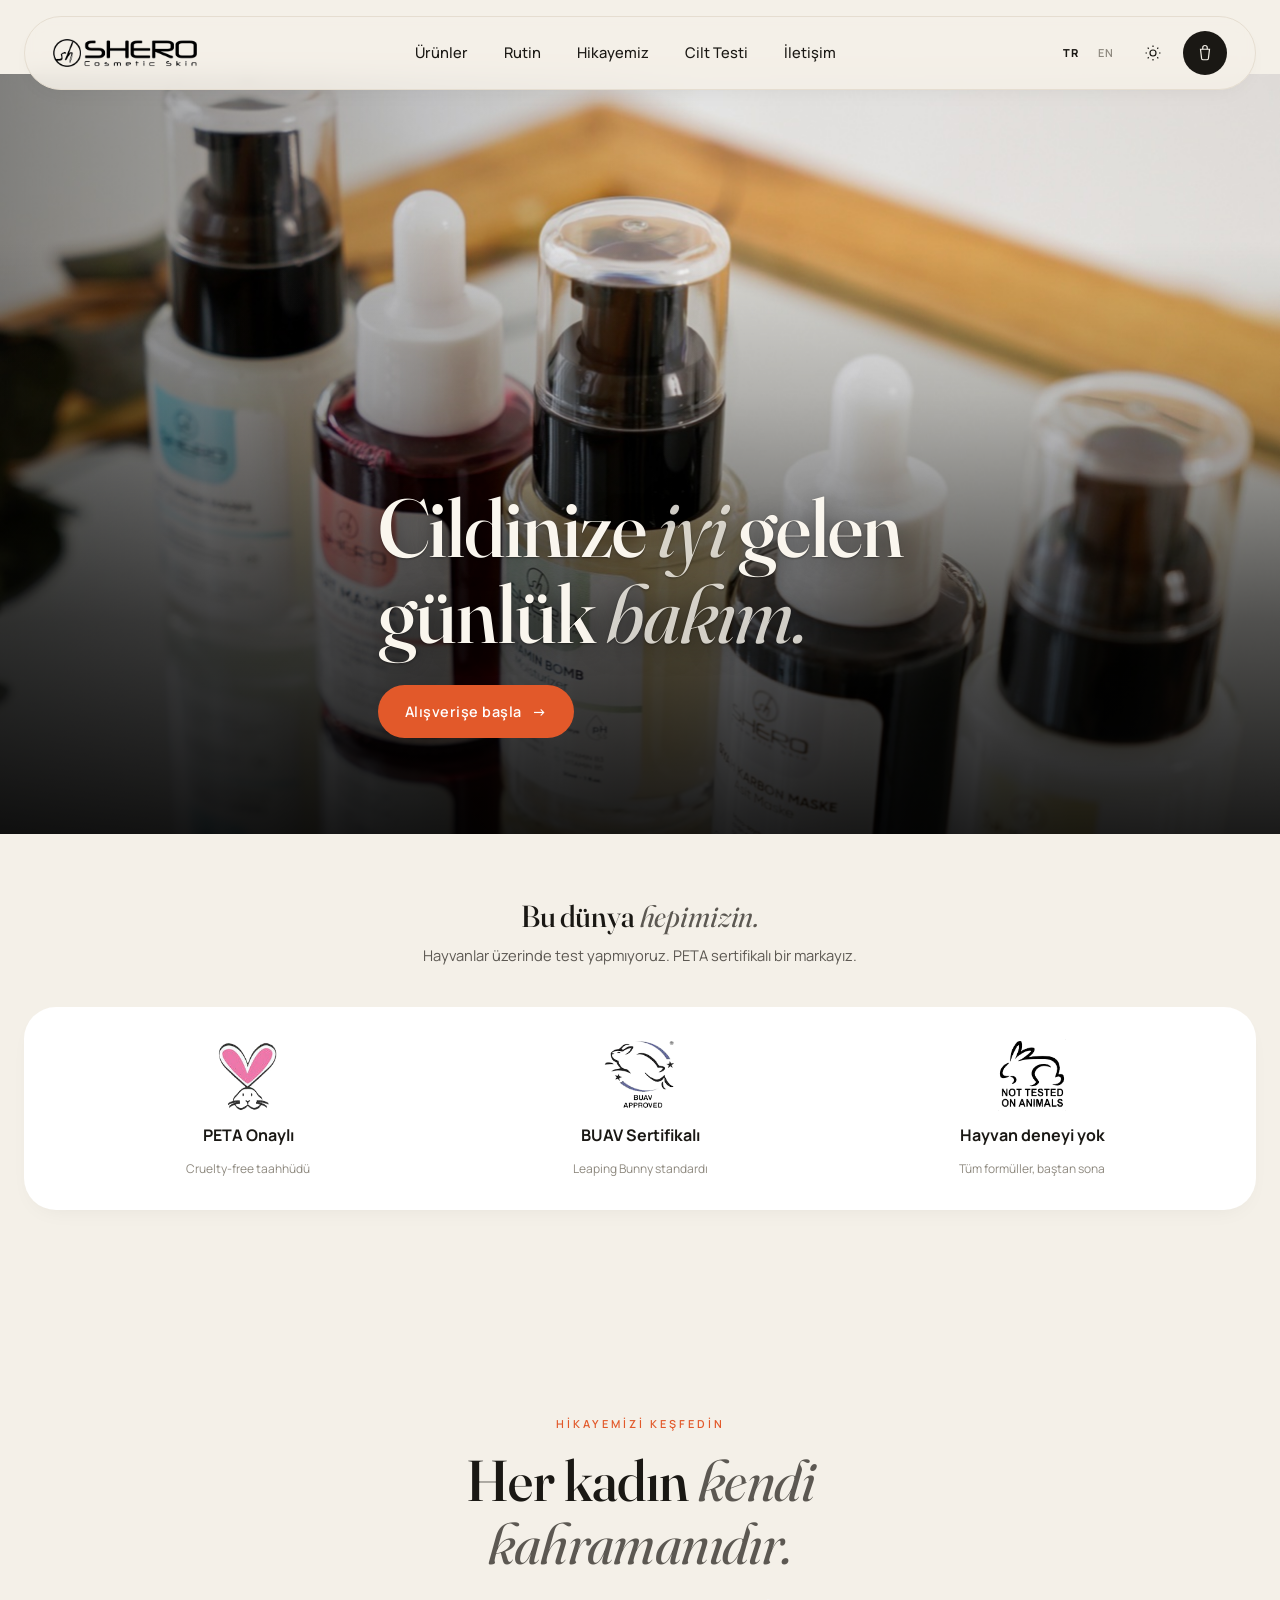
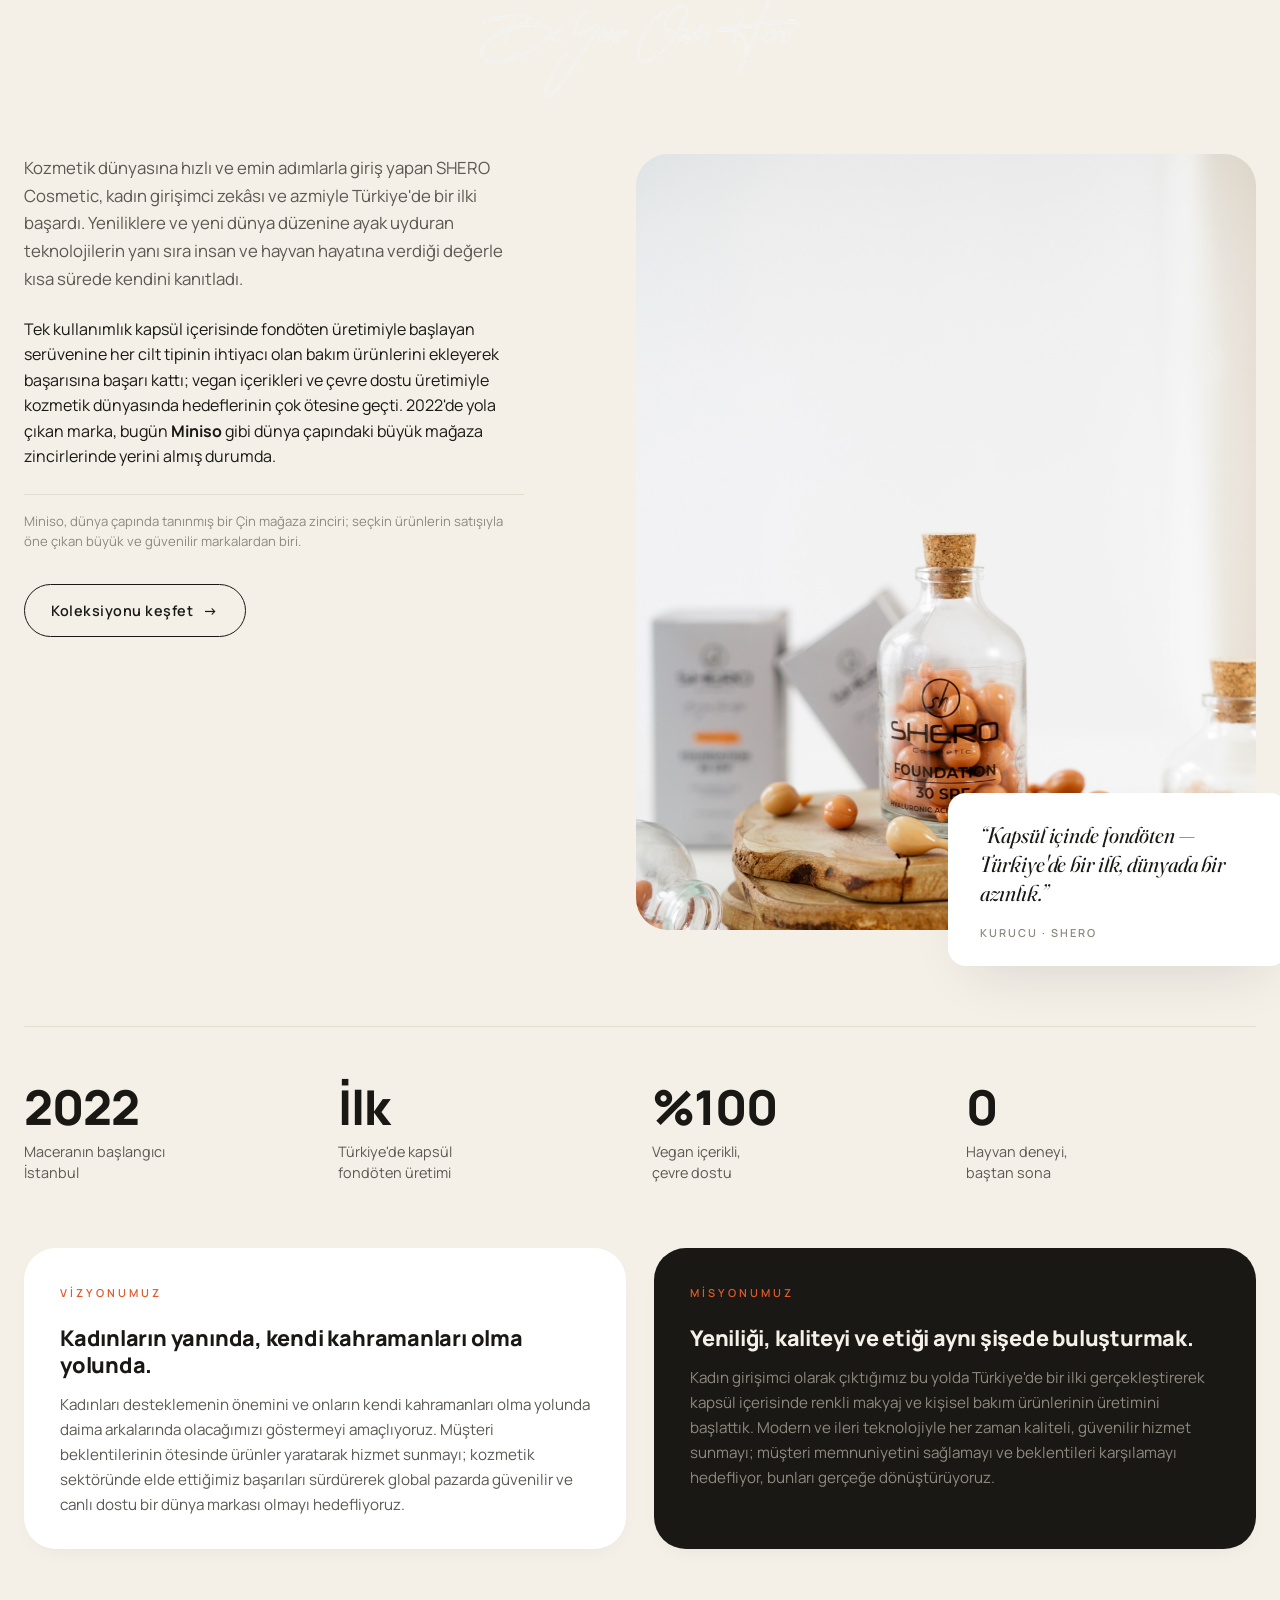
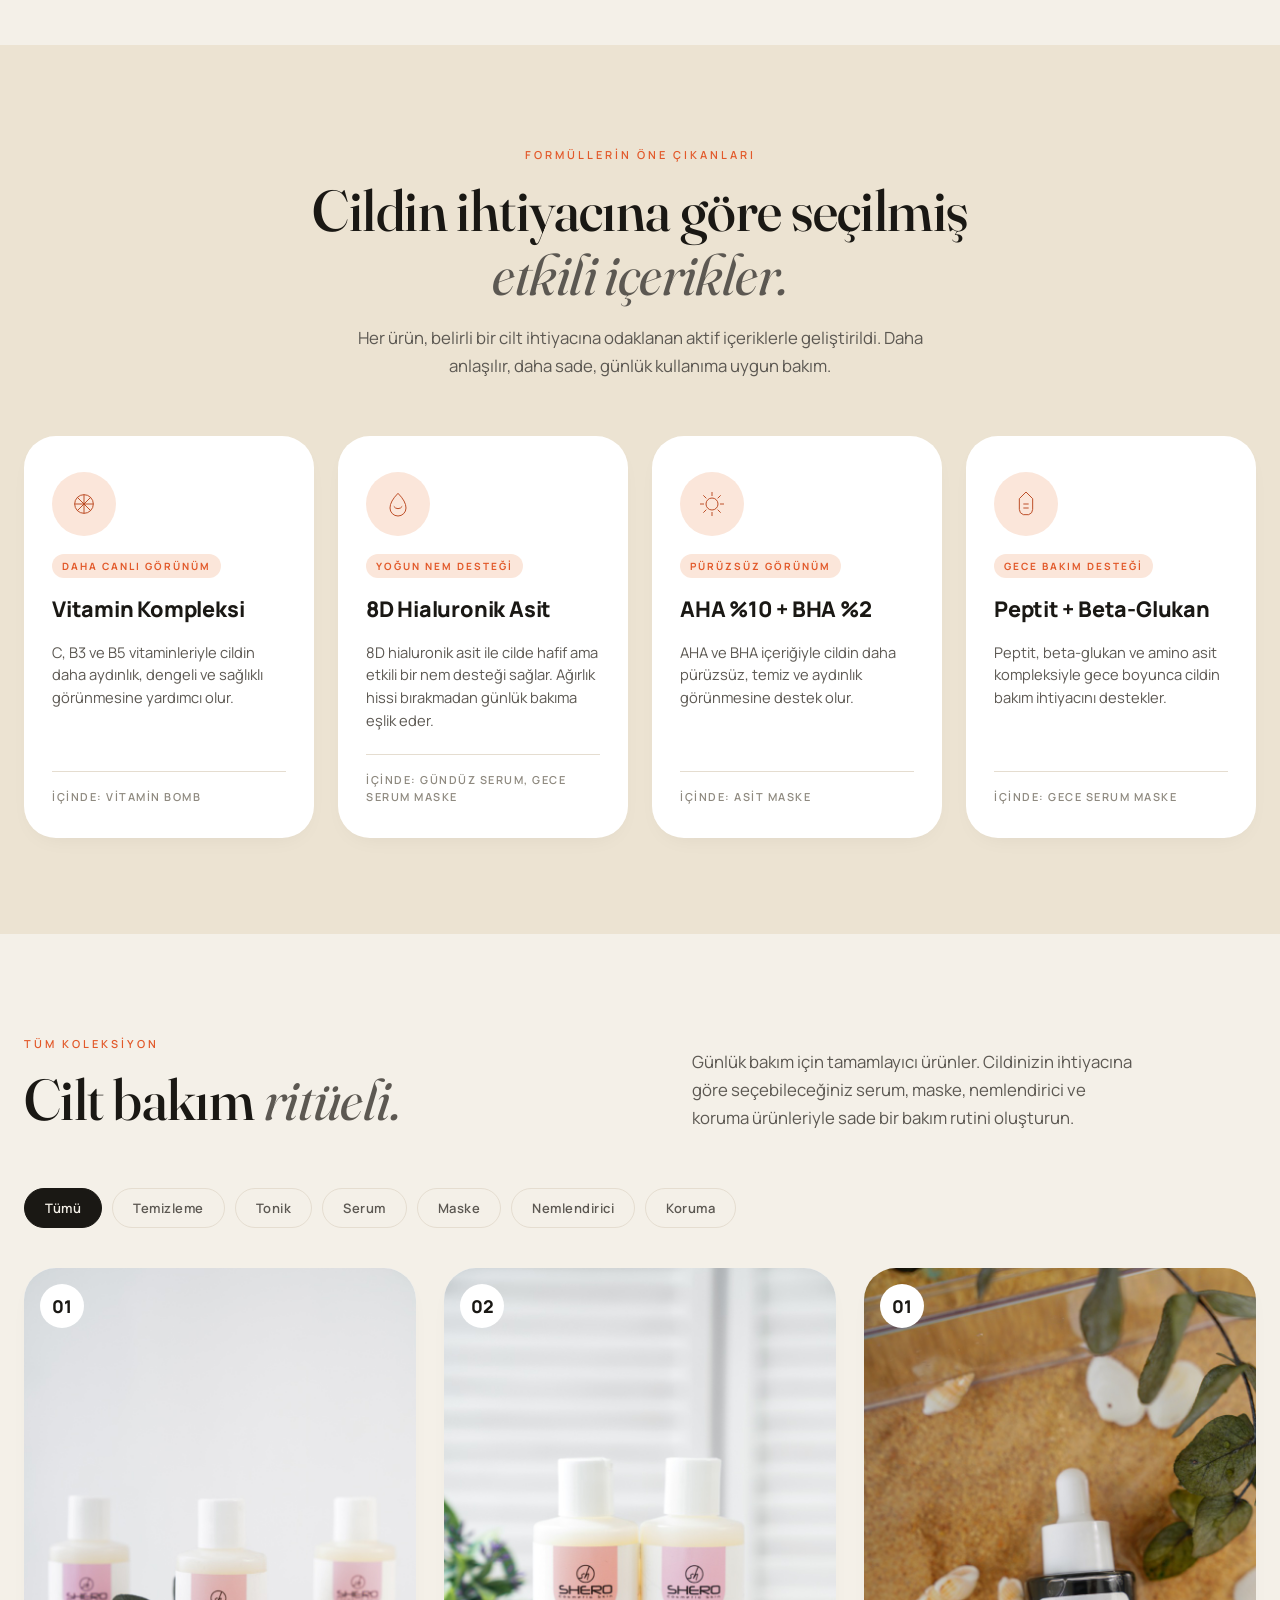
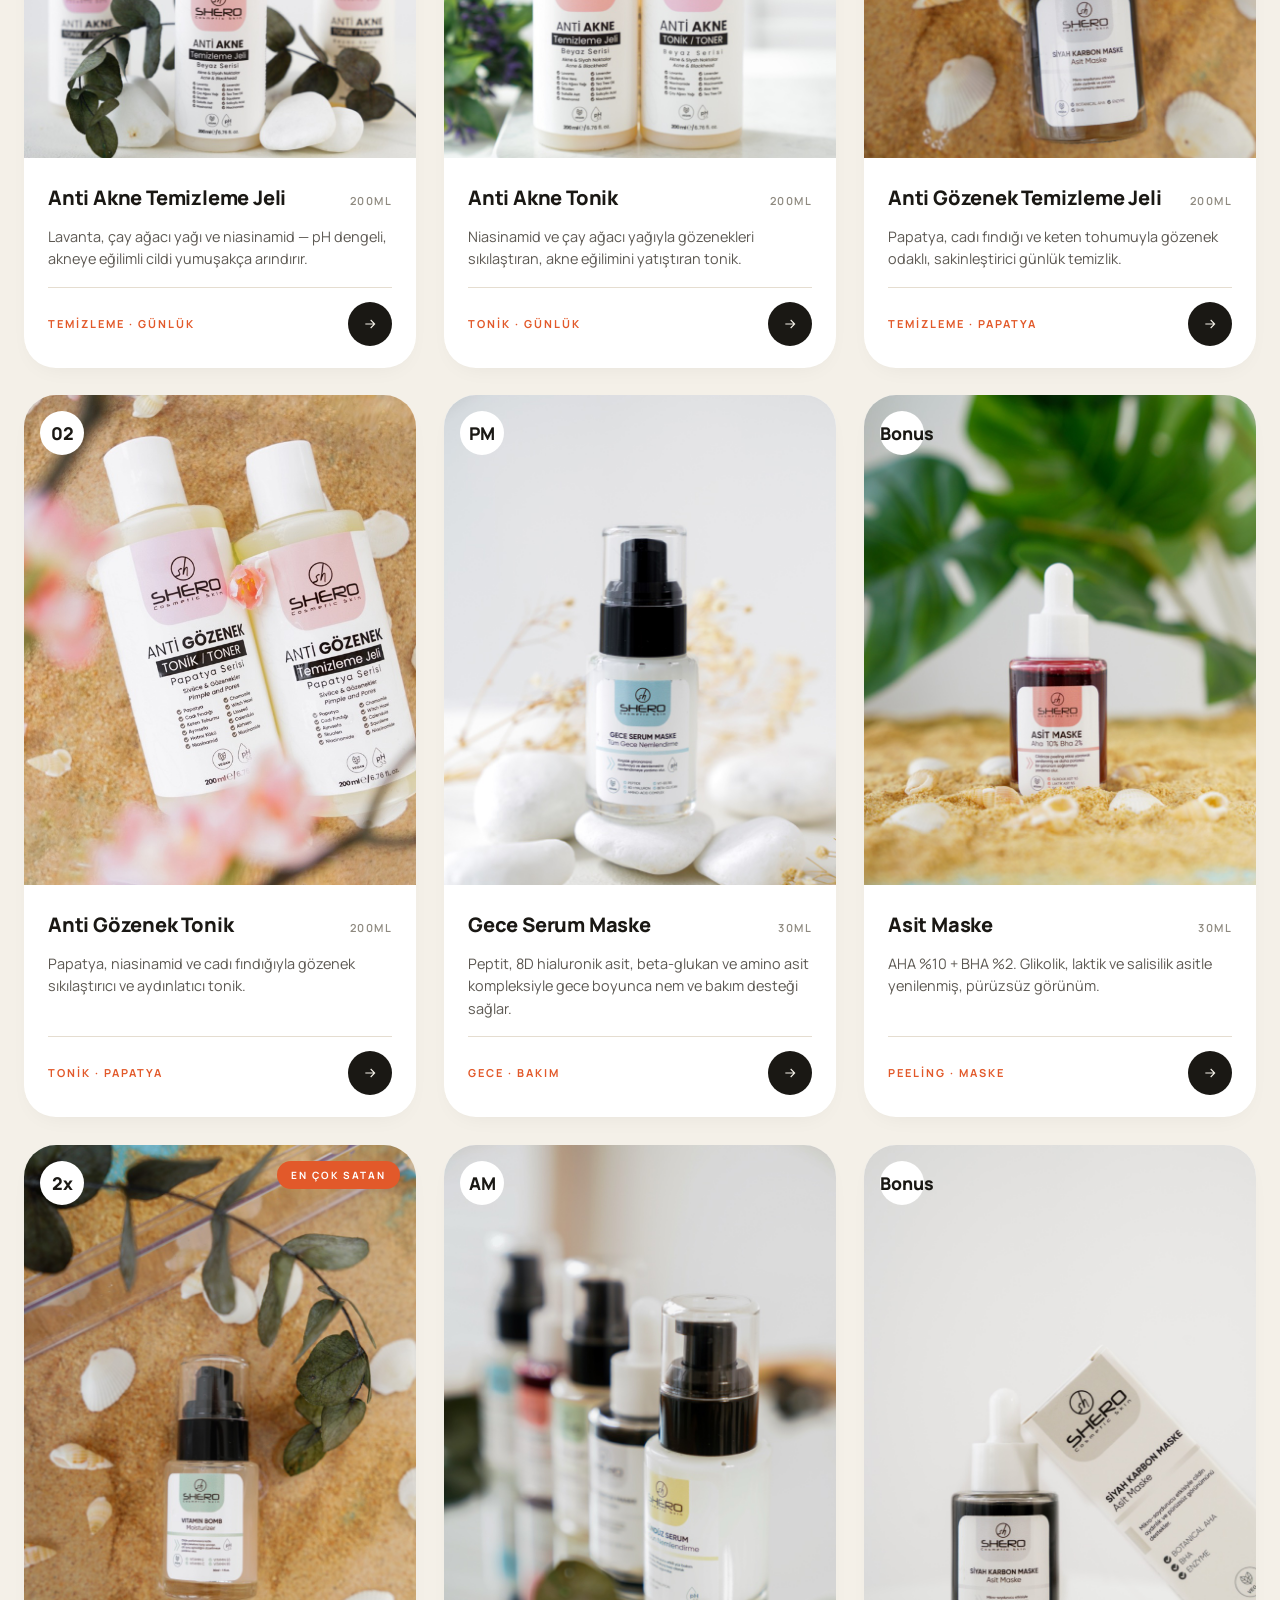
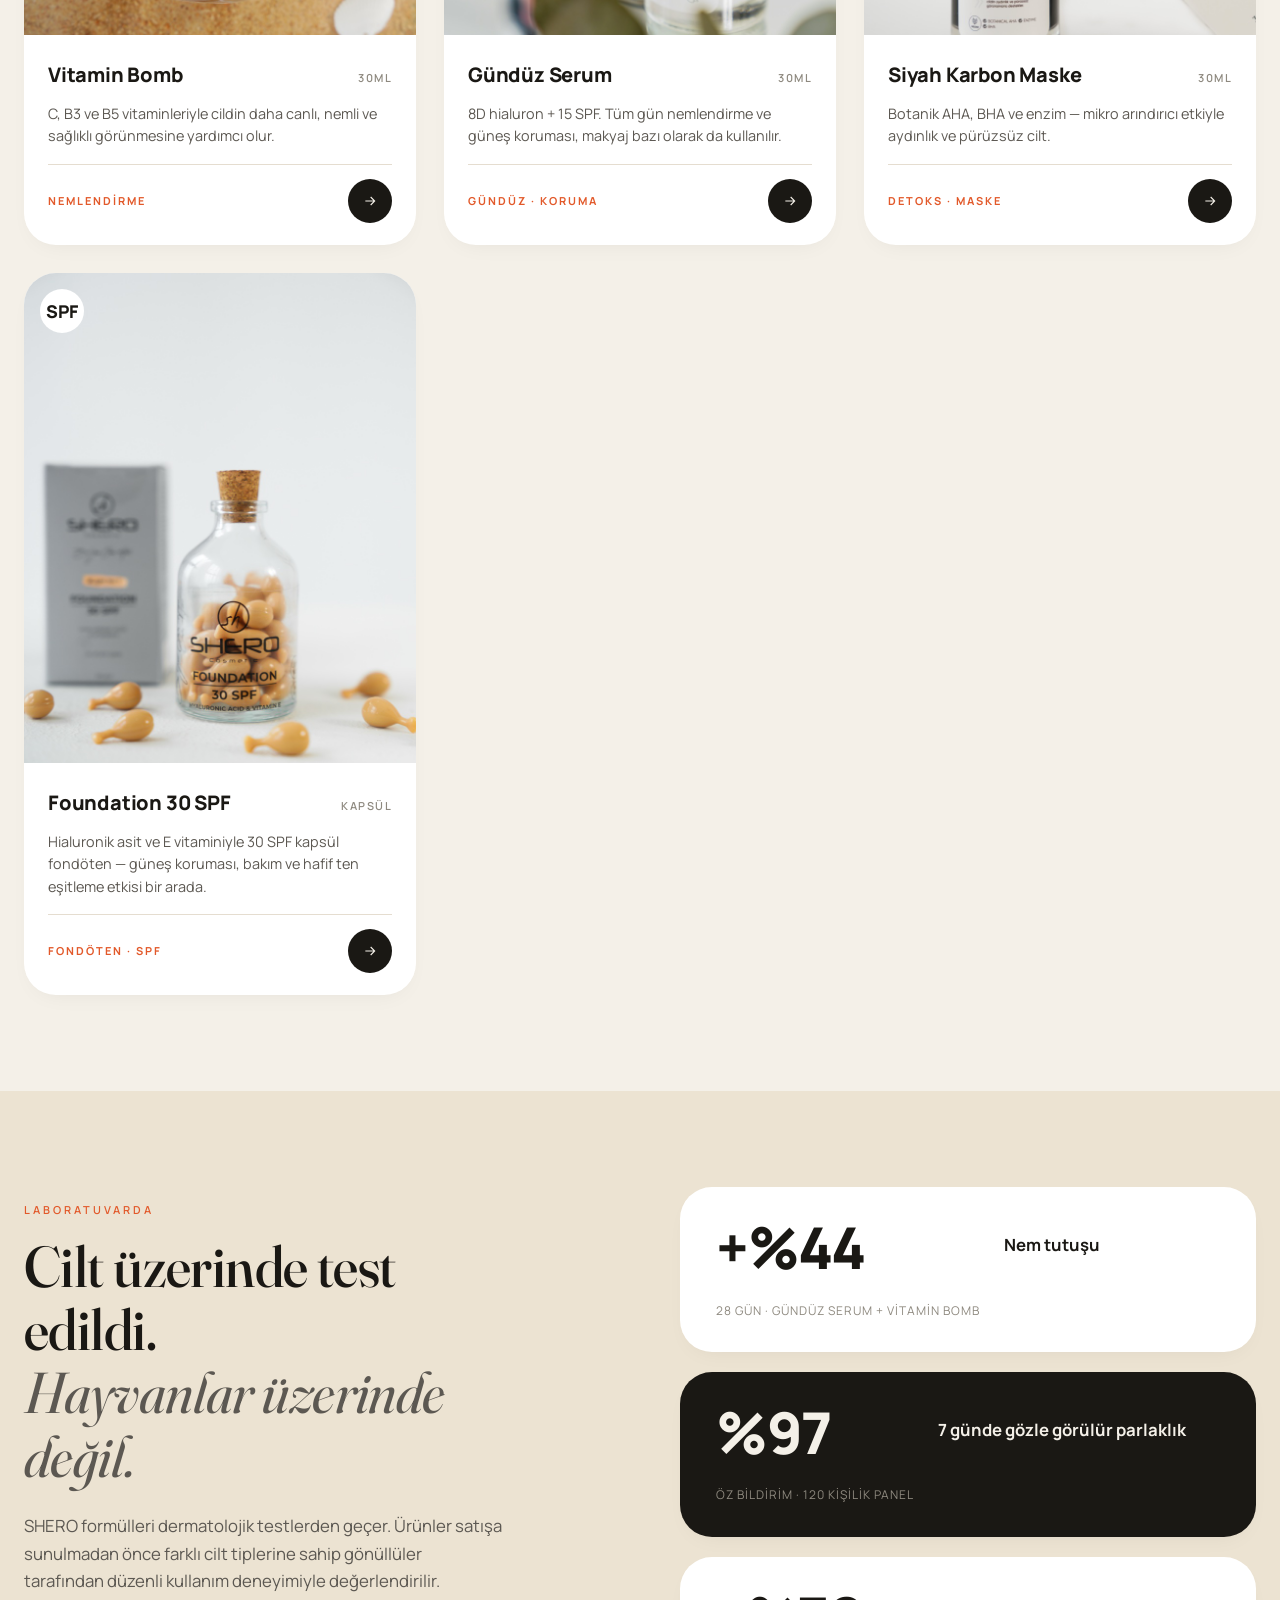
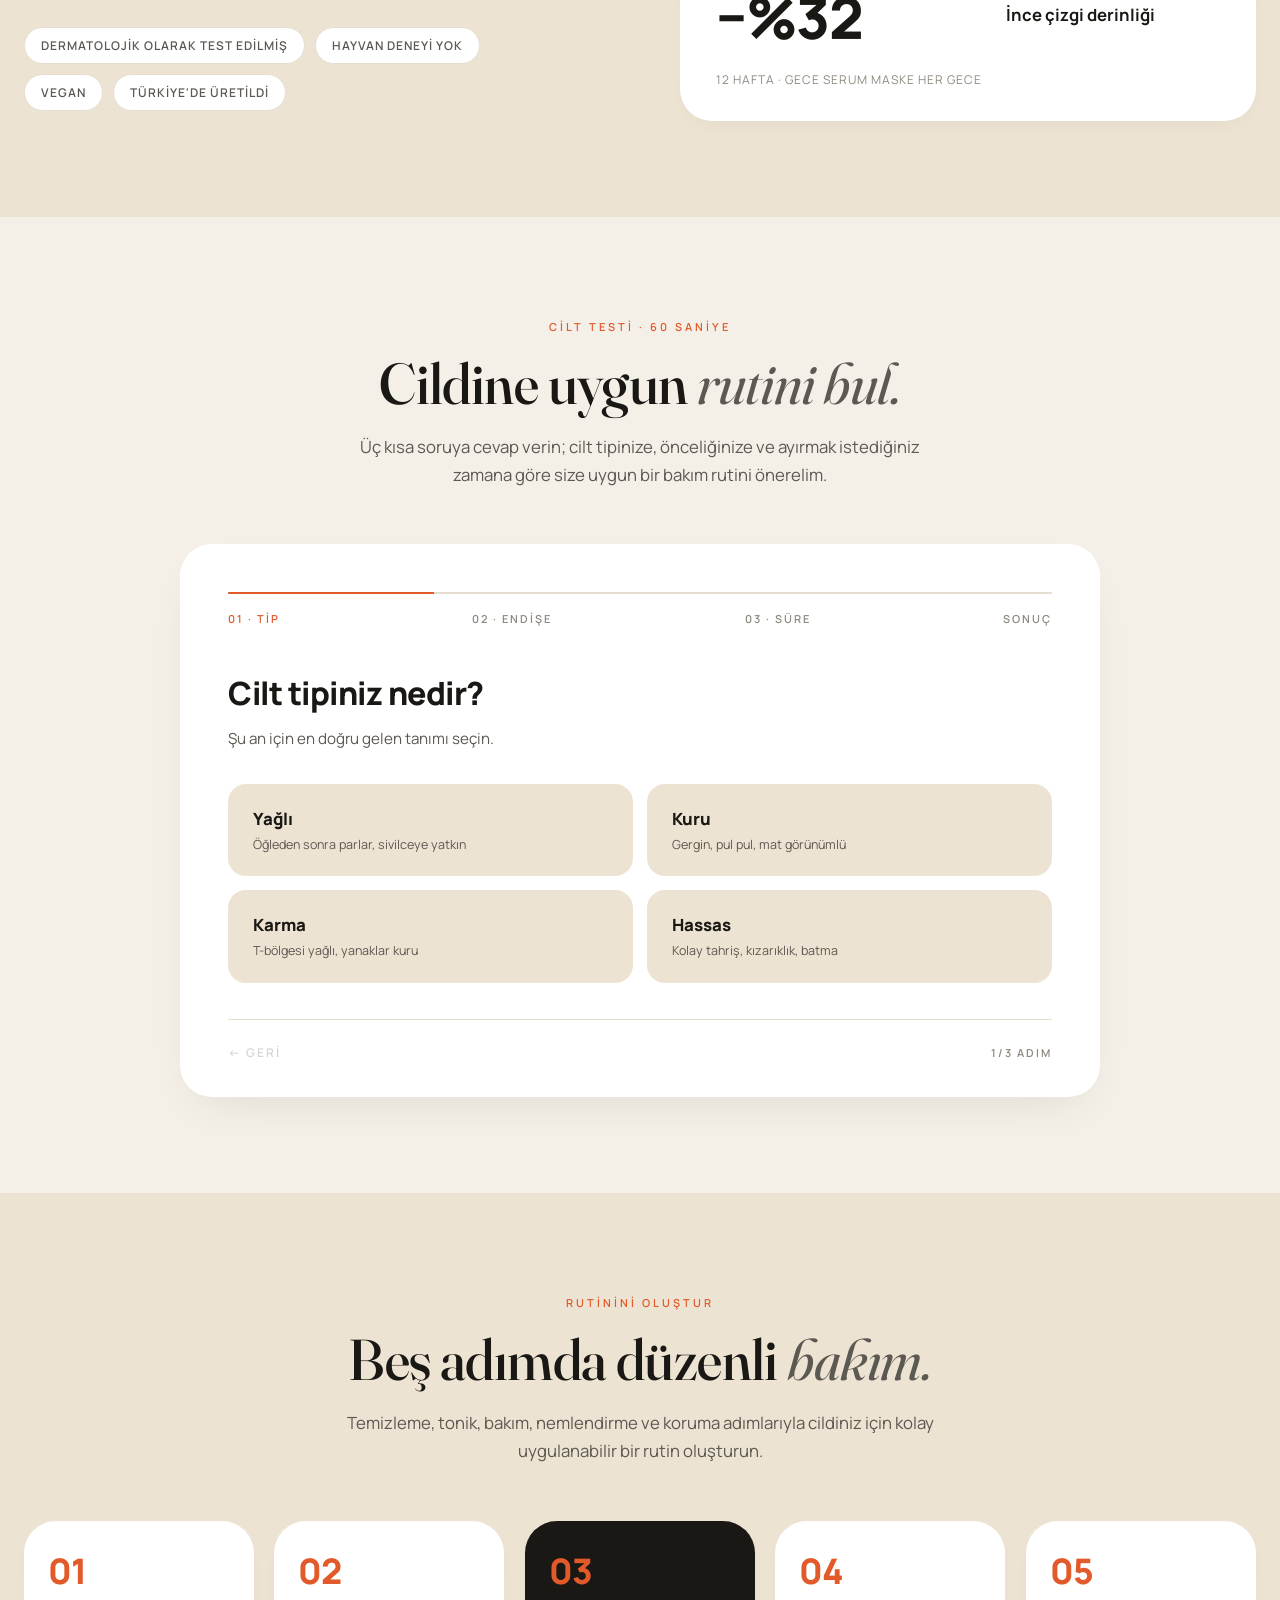
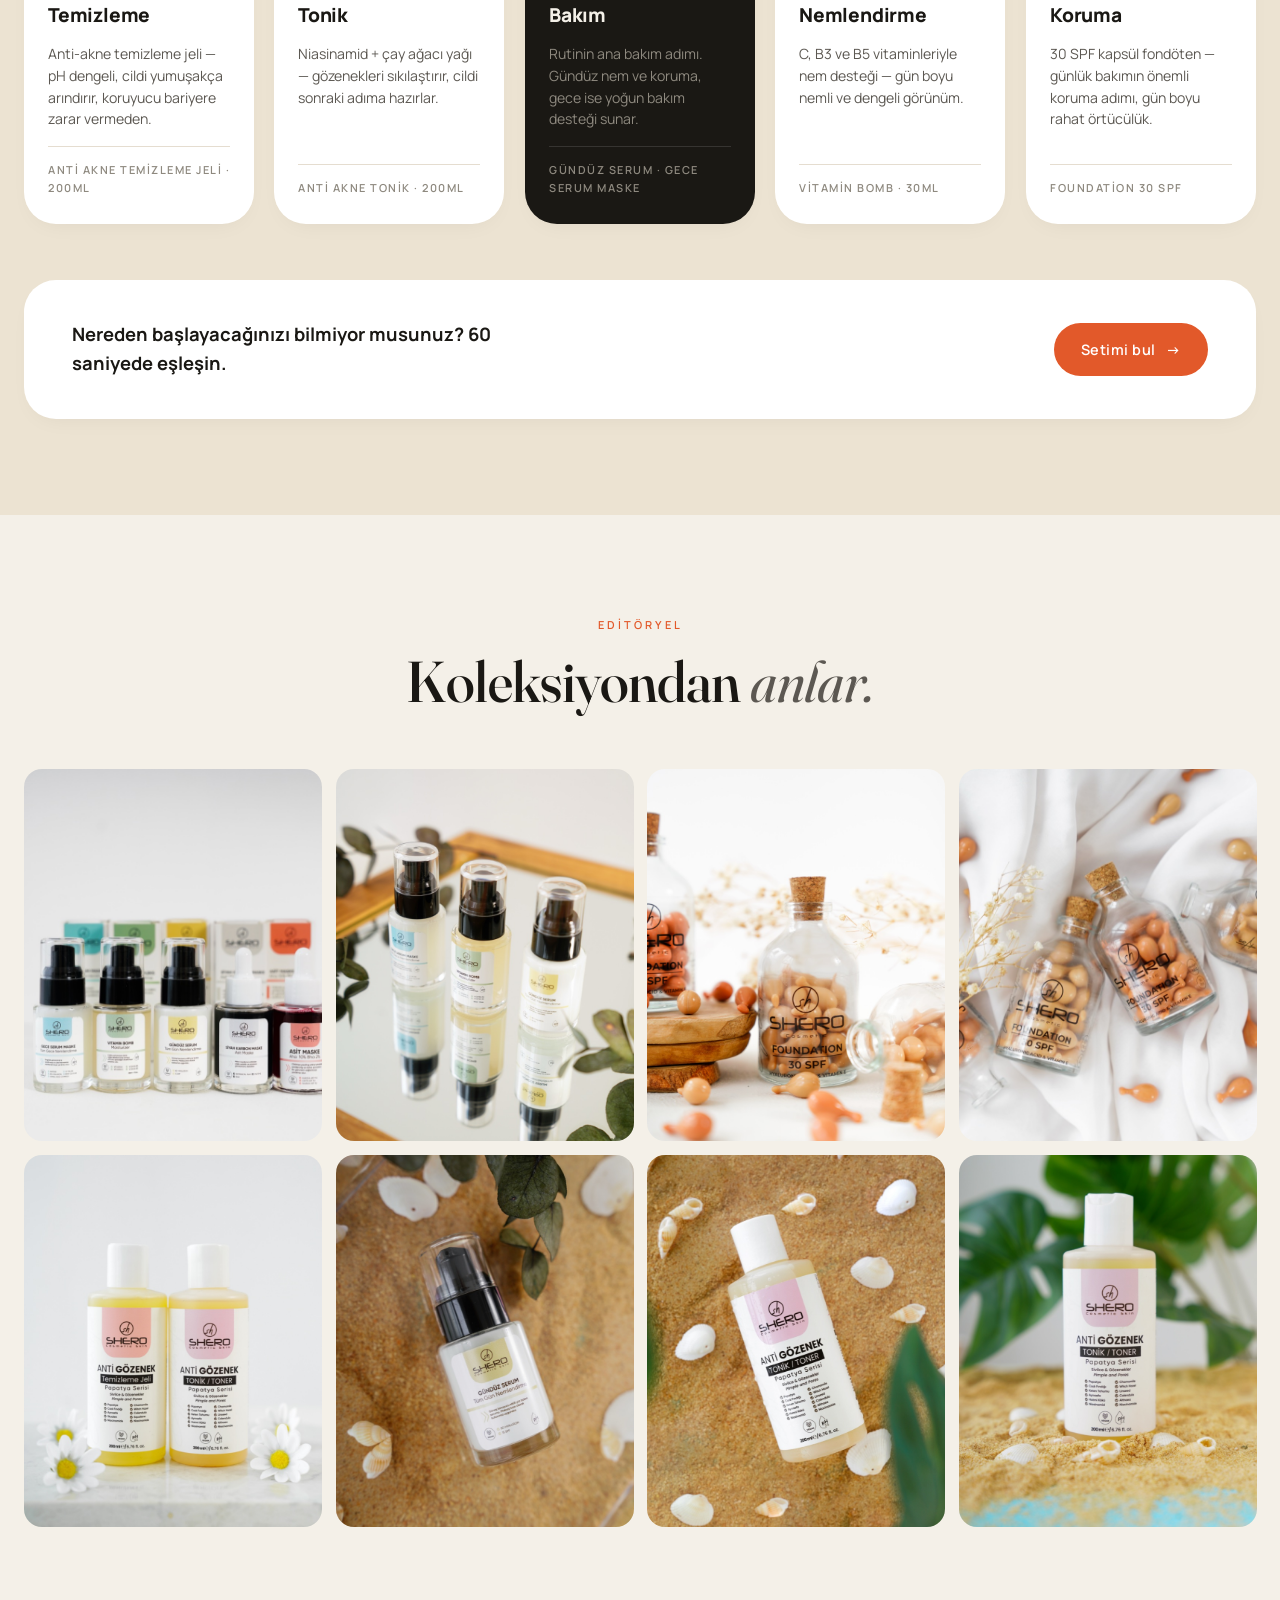
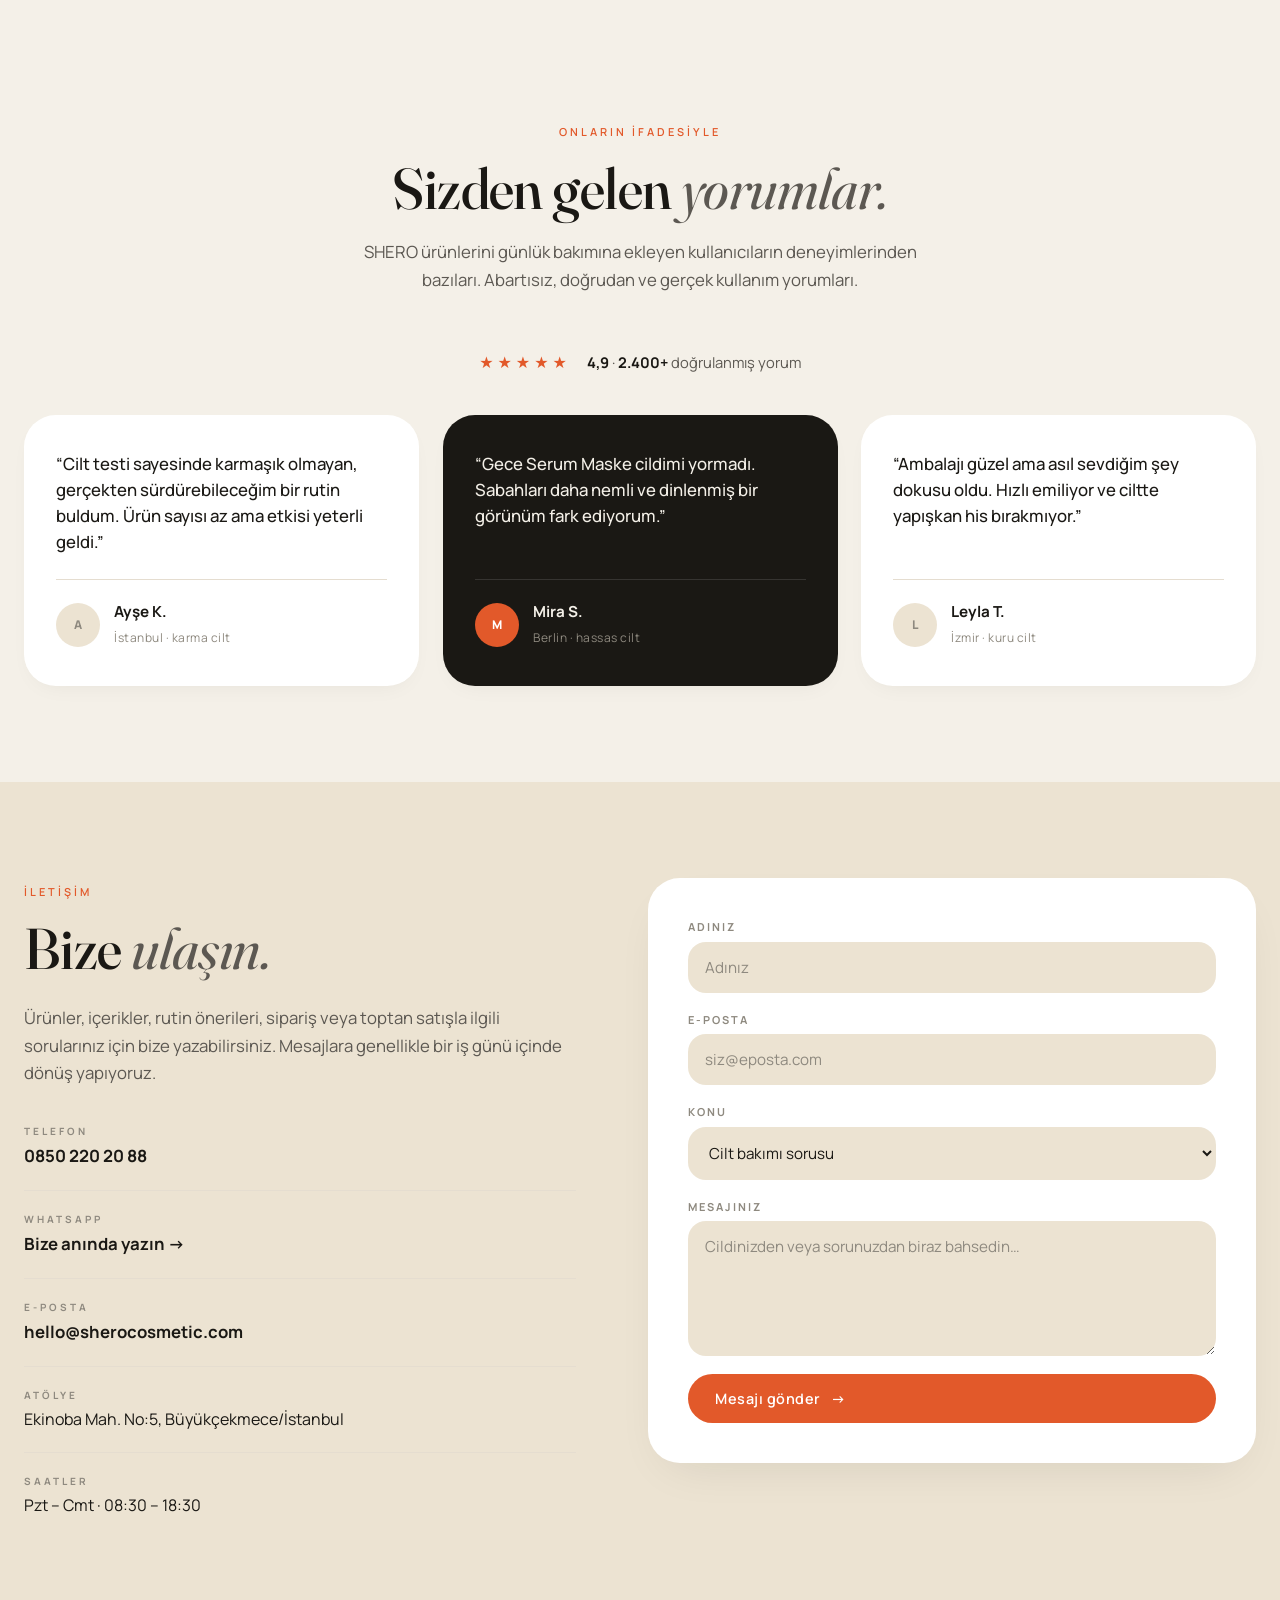
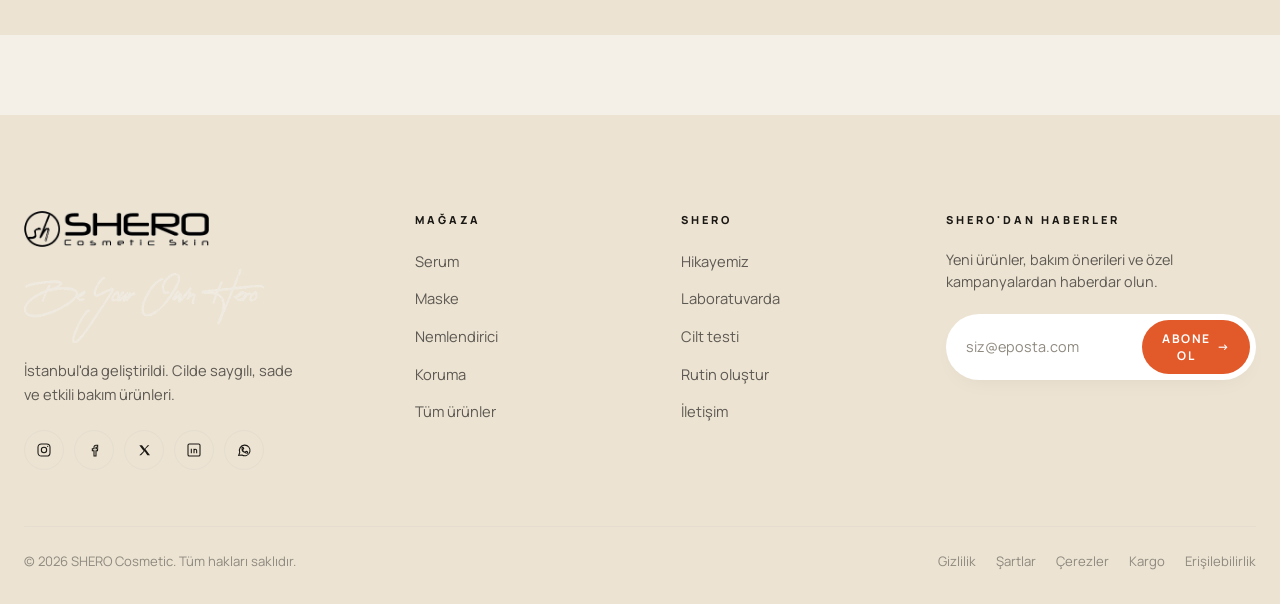
==== commit a4335a81: "Hero strip + remove press + restore founder voice from hakkımızda Three structural removals + restor" ====
--- a/index.html
+++ b/index.html
@@ -154,16 +154,10 @@
   <div class="container">
     <div class="hero__inner">
       <div class="hero__copy">
-        <span class="hero__eyebrow">İstanbul'da geliştirildi</span>
         <h1 class="hero__title">
           Cildinize <em>iyi</em> gelen<br/>
           günlük <em>bakım.</em>
         </h1>
-        <p class="hero__lead">
-          İstanbul'da geliştirilen SHERO bakım ürünleri; sade içerikler,
-          etkili formüller ve günlük kullanıma uygun cilt bakım
-          adımlarıyla hazırlandı.
-        </p>
         <div class="hero__actions">
           <a class="btn btn--primary" href="#products" data-cta data-cta-campaign="hero" data-cta-content="alisverise-basla">
             Alışverişe başla <span class="arrow">→</span>
@@ -177,6 +171,10 @@
 <!-- ============ TRUST ROW ============ -->
 <section class="trust-section">
   <div class="container">
+    <div class="trust-section__head" data-reveal>
+      <p class="trust-section__tagline">Bu dünya <em>hepimizin.</em></p>
+      <p class="trust-section__sub">Hayvanlar üzerinde test yapmıyoruz. PETA sertifikalı bir markayız.</p>
+    </div>
     <div class="trust-row" aria-label="Sertifikalarımız">
       <div class="trust-item trust-item--badge">
         <img src="badges/PETAlogo.png" alt="PETA cruelty-free amblemi" class="trust-item__badge" />
@@ -197,38 +195,14 @@
   </div>
 </section>
 
-<!-- ============ PRESS MARQUEE ============ -->
-<section class="press" id="press" aria-label="Basında">
-  <span class="press__label">Basında</span>
-  <div class="press__viewport">
-    <div class="press__track">
-      <span class="press-logo">VOGUE</span>
-      <span class="press-logo">ELLE</span>
-      <span class="press-logo">ALLURE</span>
-      <span class="press-logo">HARPER&rsquo;S BAZAAR</span>
-      <span class="press-logo">BYRDIE</span>
-      <span class="press-logo">REFINERY29</span>
-      <span class="press-logo">COSMOPOLITAN</span>
-      <!-- duplicate for seamless marquee loop -->
-      <span class="press-logo" aria-hidden="true">VOGUE</span>
-      <span class="press-logo" aria-hidden="true">ELLE</span>
-      <span class="press-logo" aria-hidden="true">ALLURE</span>
-      <span class="press-logo" aria-hidden="true">HARPER&rsquo;S BAZAAR</span>
-      <span class="press-logo" aria-hidden="true">BYRDIE</span>
-      <span class="press-logo" aria-hidden="true">REFINERY29</span>
-      <span class="press-logo" aria-hidden="true">COSMOPOLITAN</span>
-    </div>
-  </div>
-</section>
-
 <!-- ============ ABOUT / BRAND STORY ============ -->
 <section class="section about" id="about">
   <div class="container">
     <div class="section-head about__head" data-reveal>
       <span class="eyebrow">Hikayemizi Keşfedin</span>
       <h2 class="section-title">
-        Kendi yolunu çizen<br/>
-        <em>kadınlardan ilham aldık.</em>
+        Her kadın <em>kendi</em><br/>
+        <em>kahramanıdır.</em>
       </h2>
       <img src="beyourownhero.png" alt="Be your own hero" class="about__signature" />
     </div>
@@ -236,15 +210,26 @@
     <div class="about__grid">
       <div class="about__copy" data-reveal>
         <p class="lead">
-          SHERO Cosmetic, 2022'de Türkiye'de başlayan bir girişim
-          hikâyesi. Tek kullanımlık kapsül fondöten üretimiyle yola
-          çıktı; bugün cilt bakım ürünleriyle daha geniş bir bakım
-          deneyimi sunuyor.
+          Kozmetik dünyasına hızlı ve emin adımlarla giriş yapan
+          SHERO Cosmetic, kadın girişimci zekâsı ve azmiyle
+          Türkiye'de bir ilki başardı. Yeniliklere ve yeni dünya
+          düzenine ayak uyduran teknolojilerin yanı sıra insan ve
+          hayvan hayatına verdiği değerle kısa sürede kendini
+          kanıtladı.
         </p>
         <p>
-          Vegan içerikler ve çevre dostu üretim yaklaşımıyla
-          büyüyen marka, bugün <strong>Miniso</strong> gibi global
-          mağaza zincirlerinin raflarında yer alıyor.
+          Tek kullanımlık kapsül içerisinde fondöten üretimiyle
+          başlayan serüvenine her cilt tipinin ihtiyacı olan bakım
+          ürünlerini ekleyerek başarısına başarı kattı; vegan
+          içerikleri ve çevre dostu üretimiyle kozmetik dünyasında
+          hedeflerinin çok ötesine geçti. 2022'de yola çıkan marka,
+          bugün <strong>Miniso</strong> gibi dünya çapındaki büyük
+          mağaza zincirlerinde yerini almış durumda.
+        </p>
+        <p class="about__note">
+          Miniso, dünya çapında tanınmış bir Çin mağaza zinciri;
+          seçkin ürünlerin satışıyla öne çıkan büyük ve güvenilir
+          markalardan biri.
         </p>
         <a href="#products" class="btn btn--ghost">Koleksiyonu keşfet <span class="arrow">→</span></a>
       </div>
@@ -254,7 +239,7 @@
           <img src="assets/photos/about-atelier.jpg" alt="SHERO Foundation kapsüller — ahşap disk üzerinde, kuru çiçeklerle" />
         </div>
         <blockquote class="about__quote">
-          <p>&ldquo;Türkiye'de kapsül fondöten üretimiyle başlayan bir bakım hikâyesi.&rdquo;</p>
+          <p>&ldquo;Kapsül içinde fondöten &mdash; Türkiye'de bir ilk, dünyada bir azınlık.&rdquo;</p>
           <cite class="about__quote__cite">Kurucu &middot; SHERO</cite>
         </blockquote>
       </div>
@@ -282,13 +267,13 @@
     <div class="about__values" data-reveal>
       <article class="value-card">
         <span class="eyebrow">Vizyonumuz</span>
-        <h3>Kadınların kendini iyi hissettiği bir bakım dünyası.</h3>
-        <p>Amacımız; güvenilir, ulaşılabilir ve cilde saygılı ürünlerle SHERO'yu Türkiye'den dünyaya açılan güçlü bir kozmetik markası haline getirmek.</p>
+        <h3>Kadınların yanında, kendi kahramanları olma yolunda.</h3>
+        <p>Kadınları desteklemenin önemini ve onların kendi kahramanları olma yolunda daima arkalarında olacağımızı göstermeyi amaçlıyoruz. Müşteri beklentilerinin ötesinde ürünler yaratarak hizmet sunmayı; kozmetik sektöründe elde ettiğimiz başarıları sürdürerek global pazarda güvenilir ve canlı dostu bir dünya markası olmayı hedefliyoruz.</p>
       </article>
       <article class="value-card value-card--accent">
         <span class="eyebrow">Misyonumuz</span>
-        <h3>İyi formülü, doğru üretimle buluşturmak.</h3>
-        <p>Modern üretim anlayışıyla kaliteli, güvenilir ve kullanıcı ihtiyacına uygun bakım ürünleri geliştirmek; bunu yaparken hayvan dostu ve çevreye duyarlı bir yaklaşımı korumak.</p>
+        <h3>Yeniliği, kaliteyi ve etiği aynı şişede buluşturmak.</h3>
+        <p>Kadın girişimci olarak çıktığımız bu yolda Türkiye'de bir ilki gerçekleştirerek kapsül içerisinde renkli makyaj ve kişisel bakım ürünlerinin üretimini başlattık. Modern ve ileri teknolojiyle her zaman kaliteli, güvenilir hizmet sunmayı; müşteri memnuniyetini sağlamayı ve beklentileri karşılamayı hedefliyor, bunları gerçeğe dönüştürüyoruz.</p>
       </article>
     </div>
   </div>
--- a/styles.css
+++ b/styles.css
@@ -1414,7 +1414,34 @@
 /* ====================== Trust row (sits below hero) ====================== */
 .trust-section {
   position: relative;
-  padding: 32px 0 80px;
+  padding: 64px 0 80px;
+}
+.trust-section__head {
+  text-align: center;
+  margin-bottom: 40px;
+  max-width: 540px;
+  margin-inline: auto;
+}
+.trust-section__tagline {
+  font-family: var(--font-display);
+  font-weight: 500;
+  font-size: clamp(1.5rem, 2.4vw, 1.9rem);
+  line-height: 1.2;
+  letter-spacing: -0.005em;
+  font-variation-settings: 'opsz' 96;
+  color: var(--ink);
+  margin: 0 0 10px;
+}
+.trust-section__tagline em {
+  font-style: italic;
+  font-weight: 400;
+  color: var(--ink-soft);
+}
+.trust-section__sub {
+  font-size: .92rem;
+  line-height: 1.55;
+  color: var(--ink-soft);
+  margin: 0;
 }
 
 /* ====================== Press marquee ====================== */
@@ -1487,7 +1514,15 @@
 }
 .about__copy { max-width: 500px; }
 .about__copy .section-title { margin-bottom: 24px; }
-.about__copy .lead { margin-bottom: 32px; }
+.about__copy .lead { margin-bottom: 24px; }
+.about__copy .about__note {
+  font-size: .82rem;
+  line-height: 1.55;
+  color: var(--ink-mute);
+  margin: 24px 0 32px;
+  padding-top: 16px;
+  border-top: 1px solid var(--line);
+}
 
 .about__visual {
   position: relative;
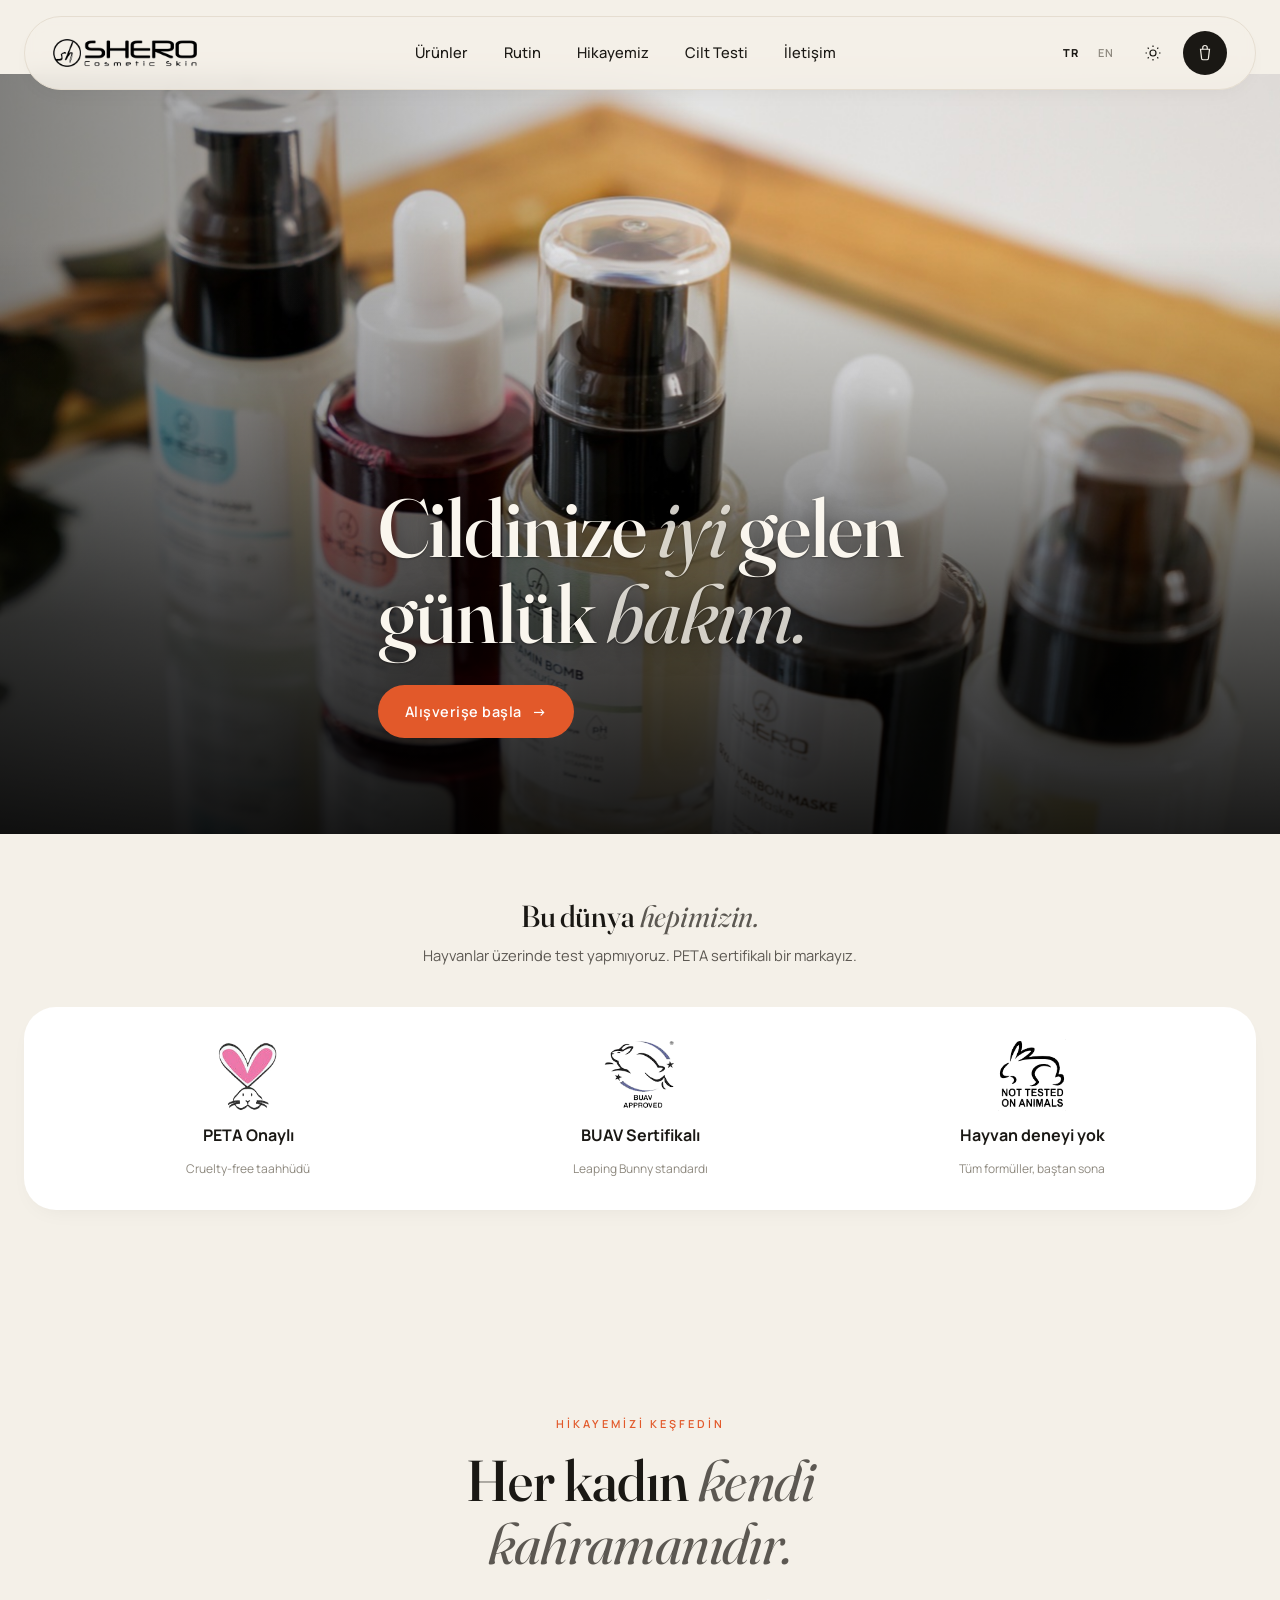
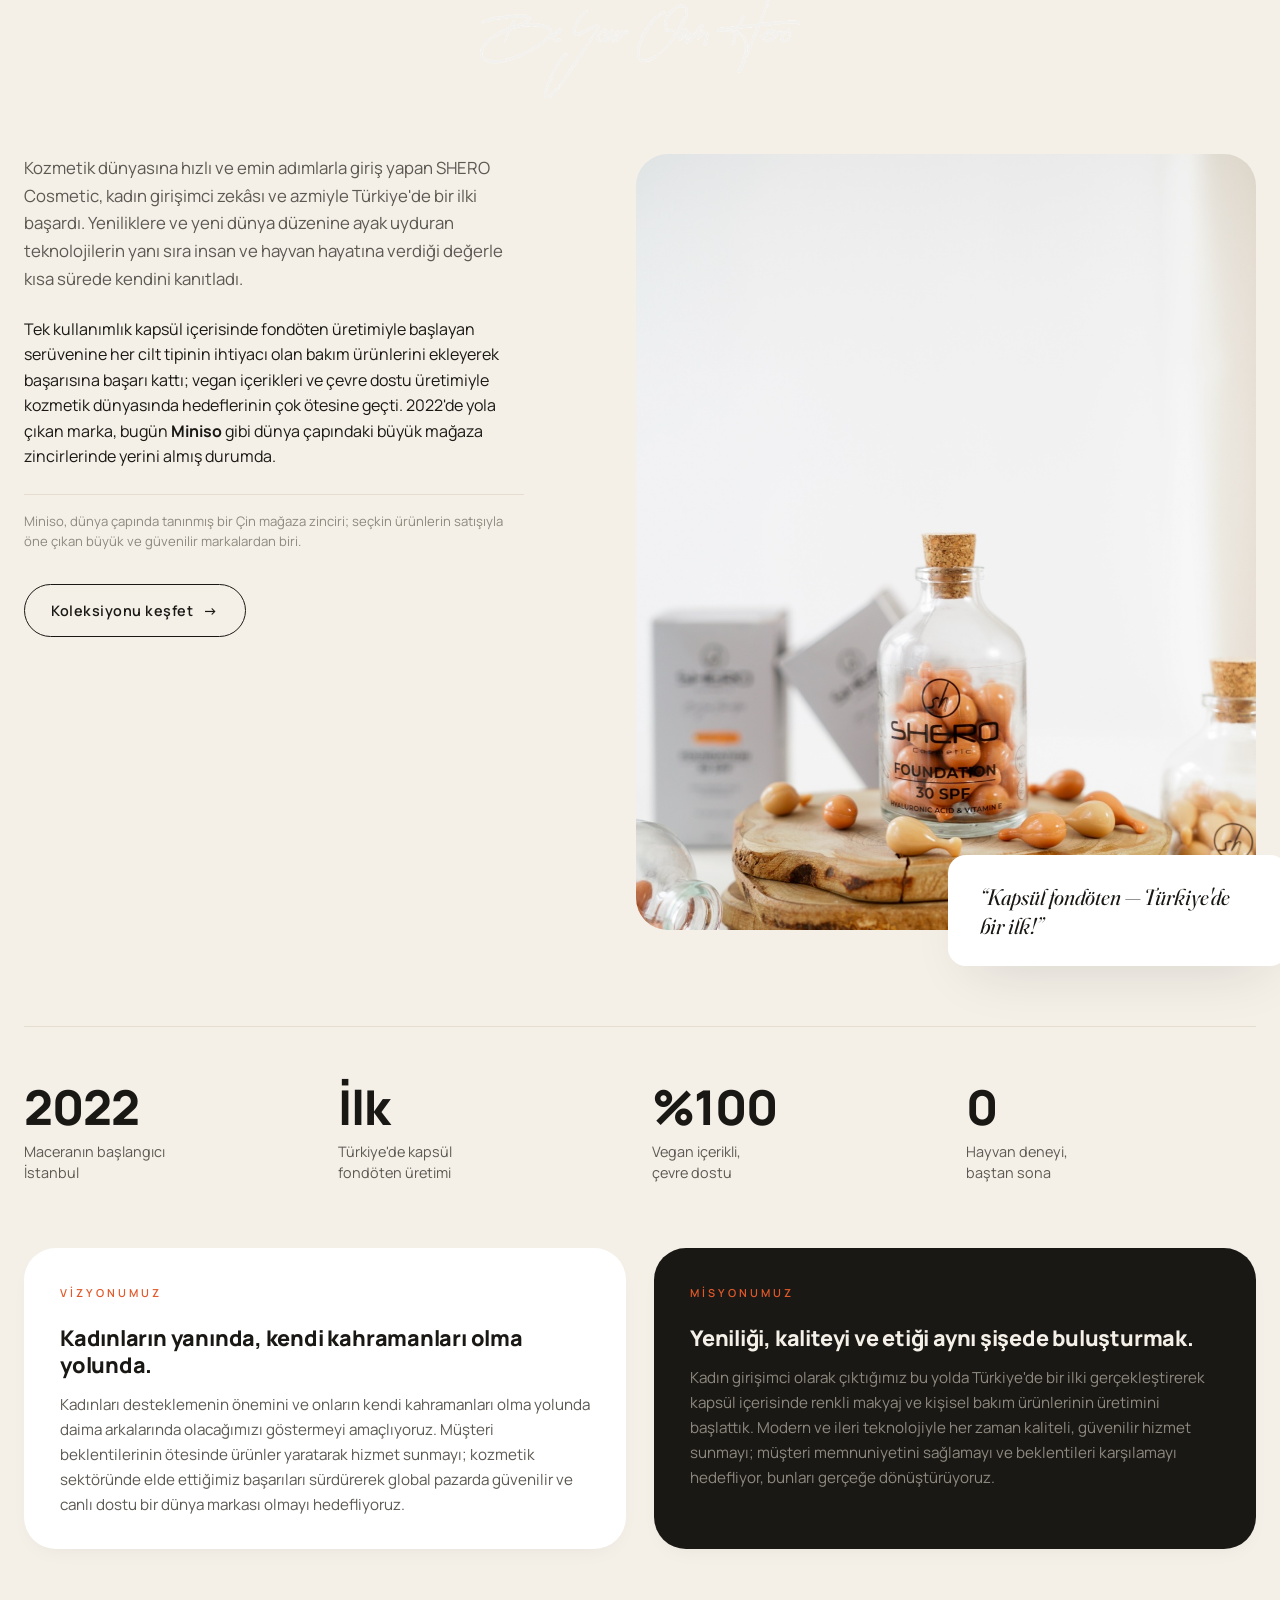
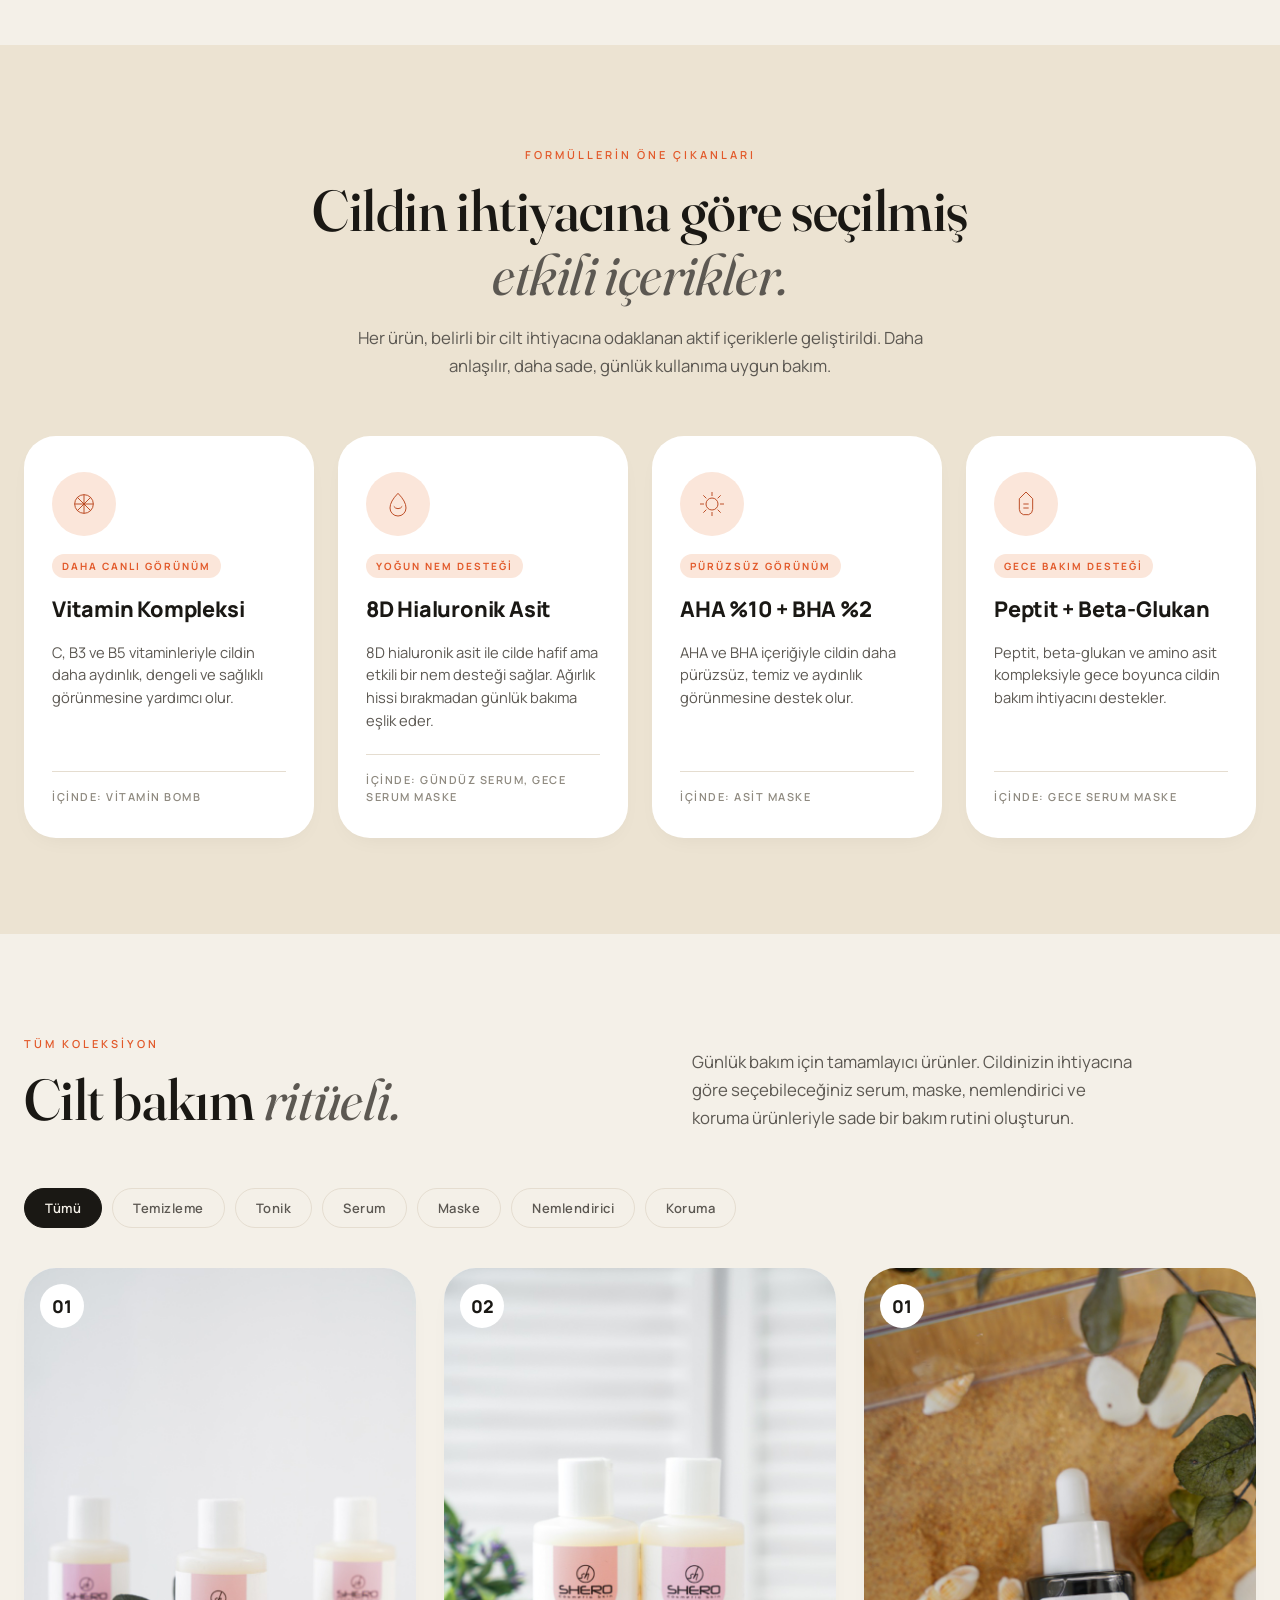
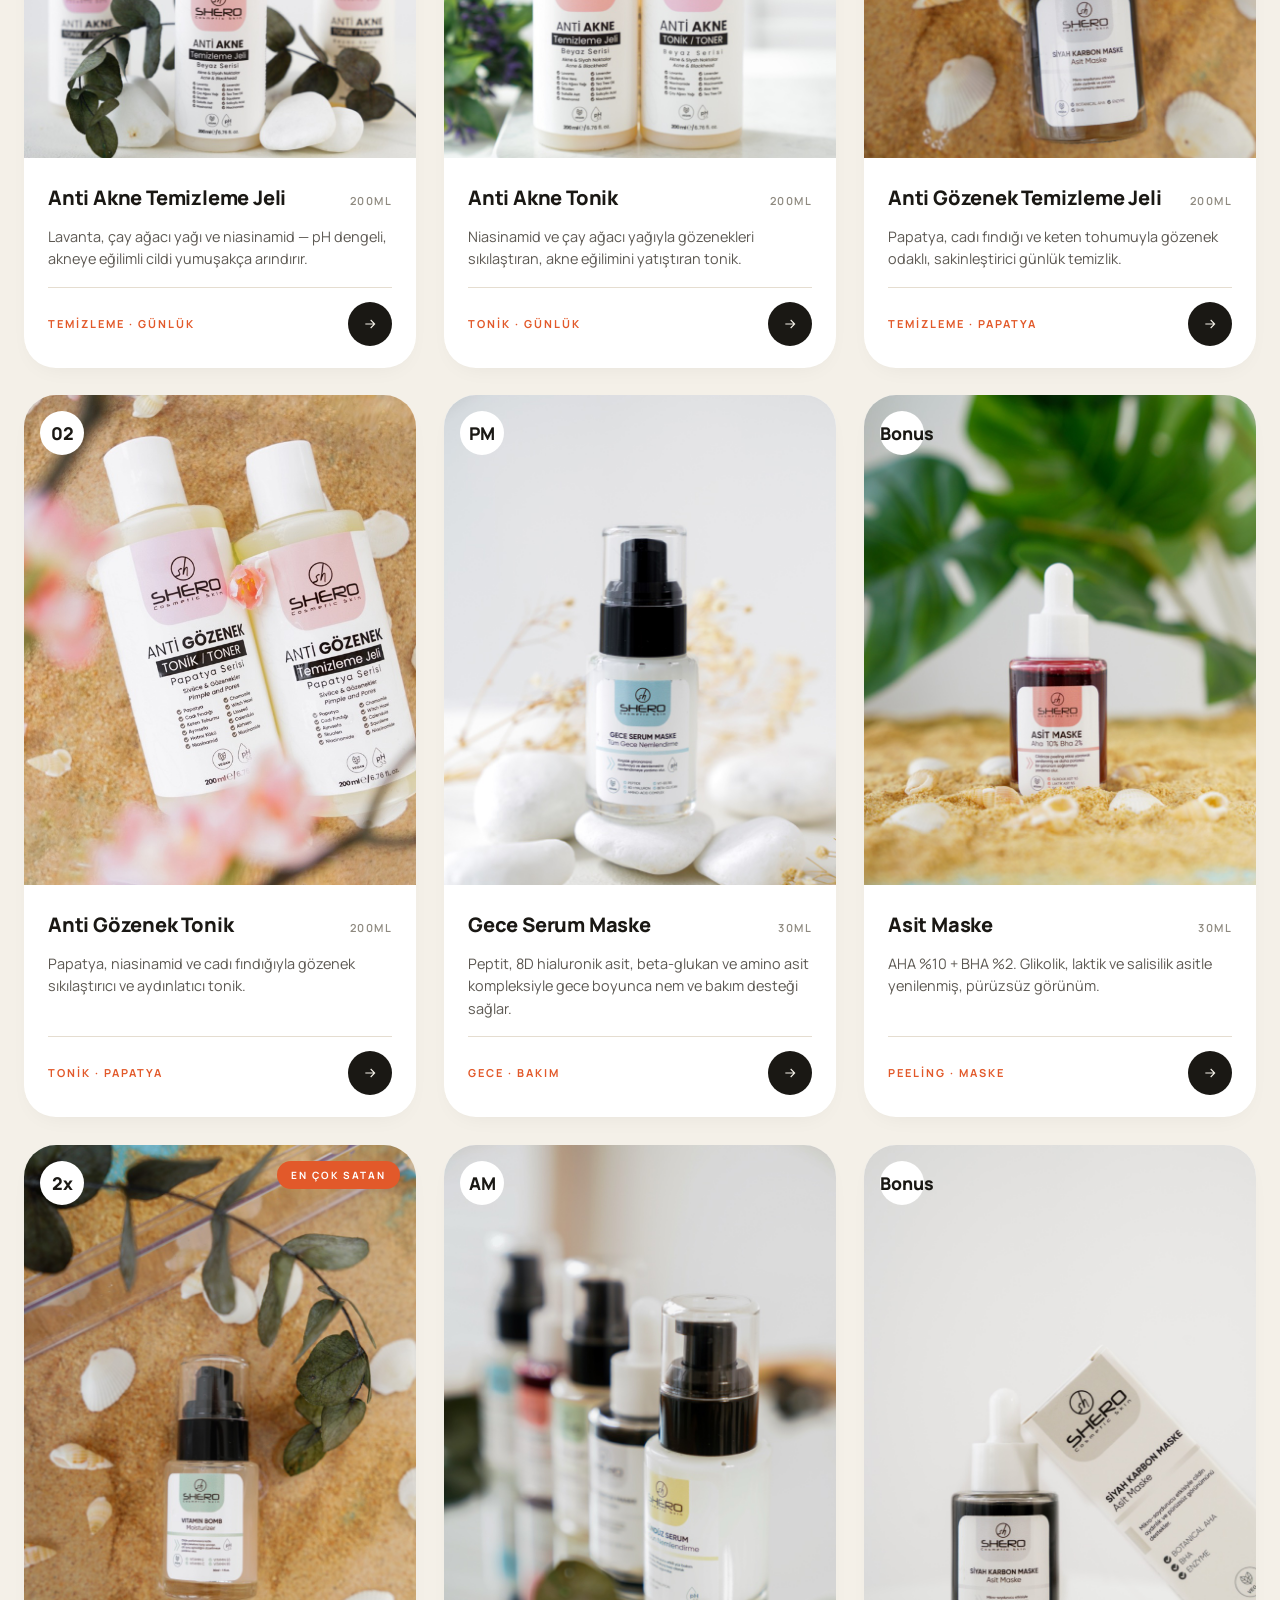
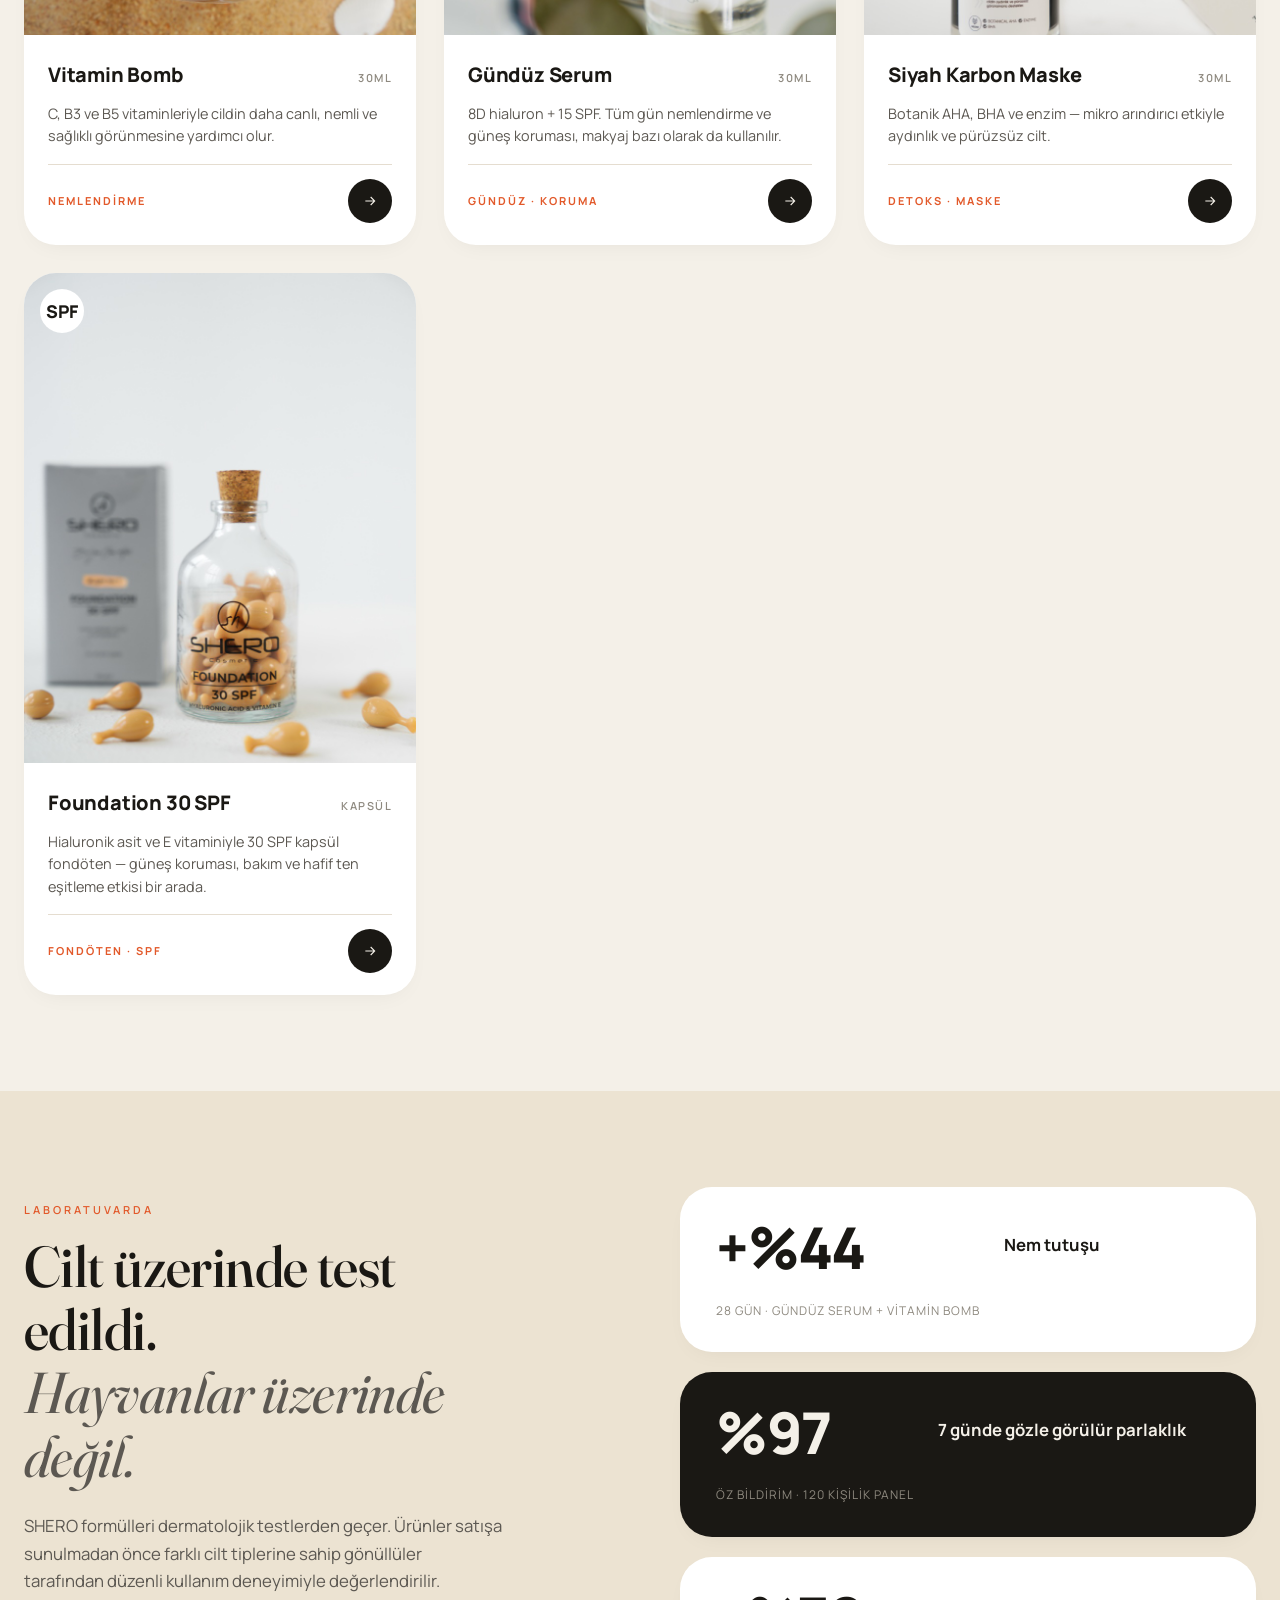
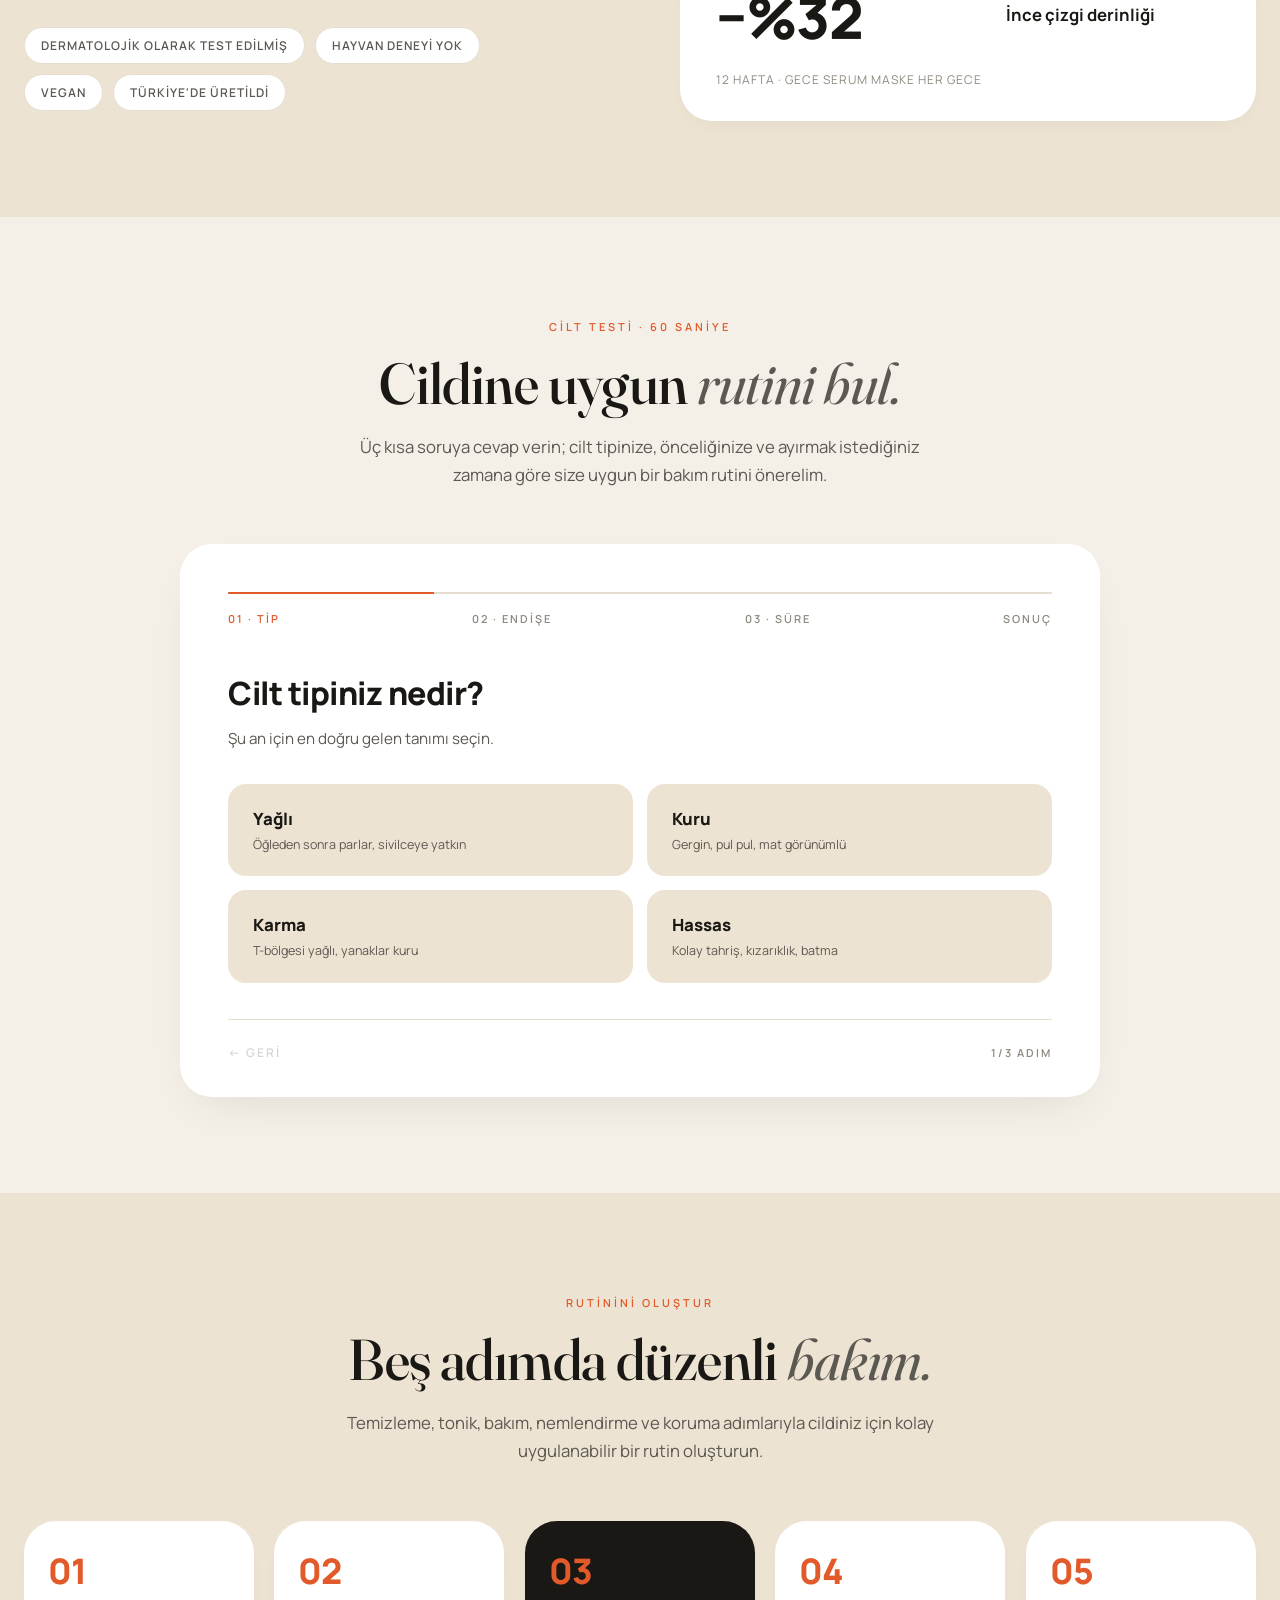
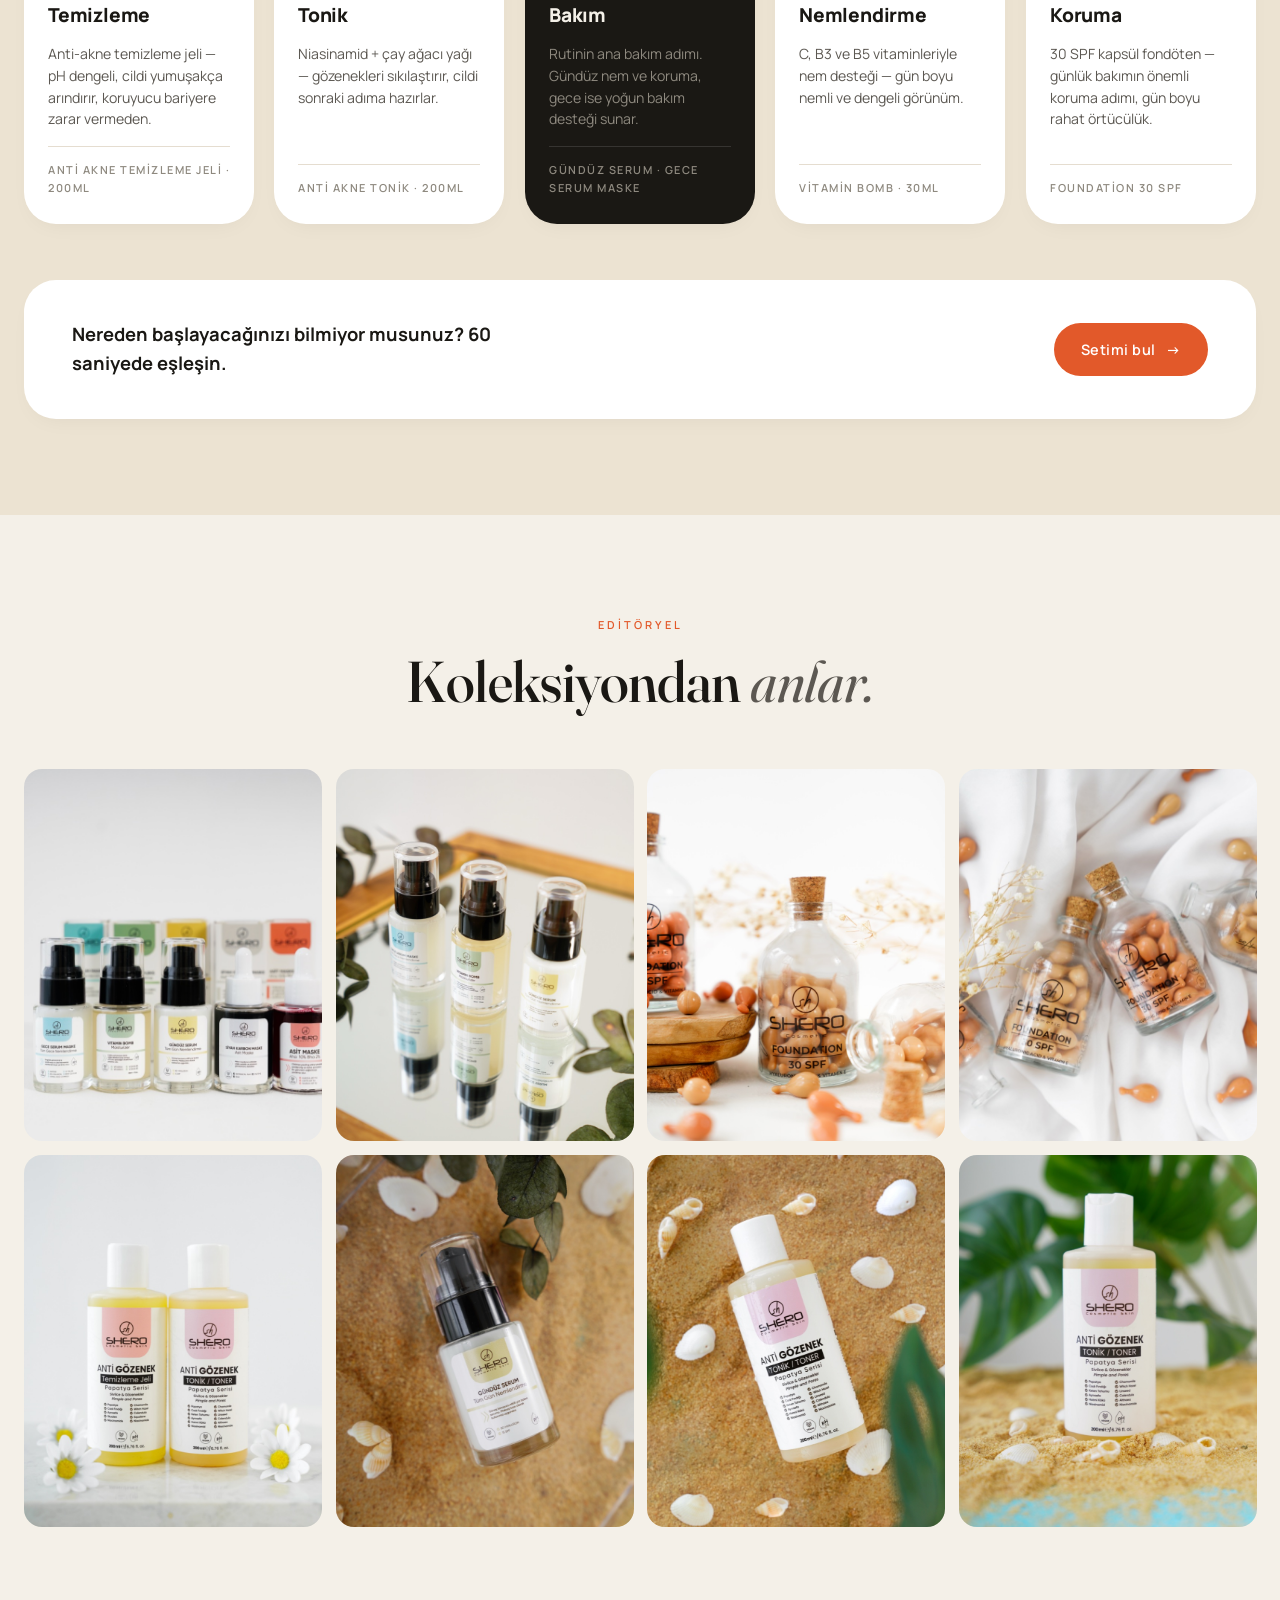
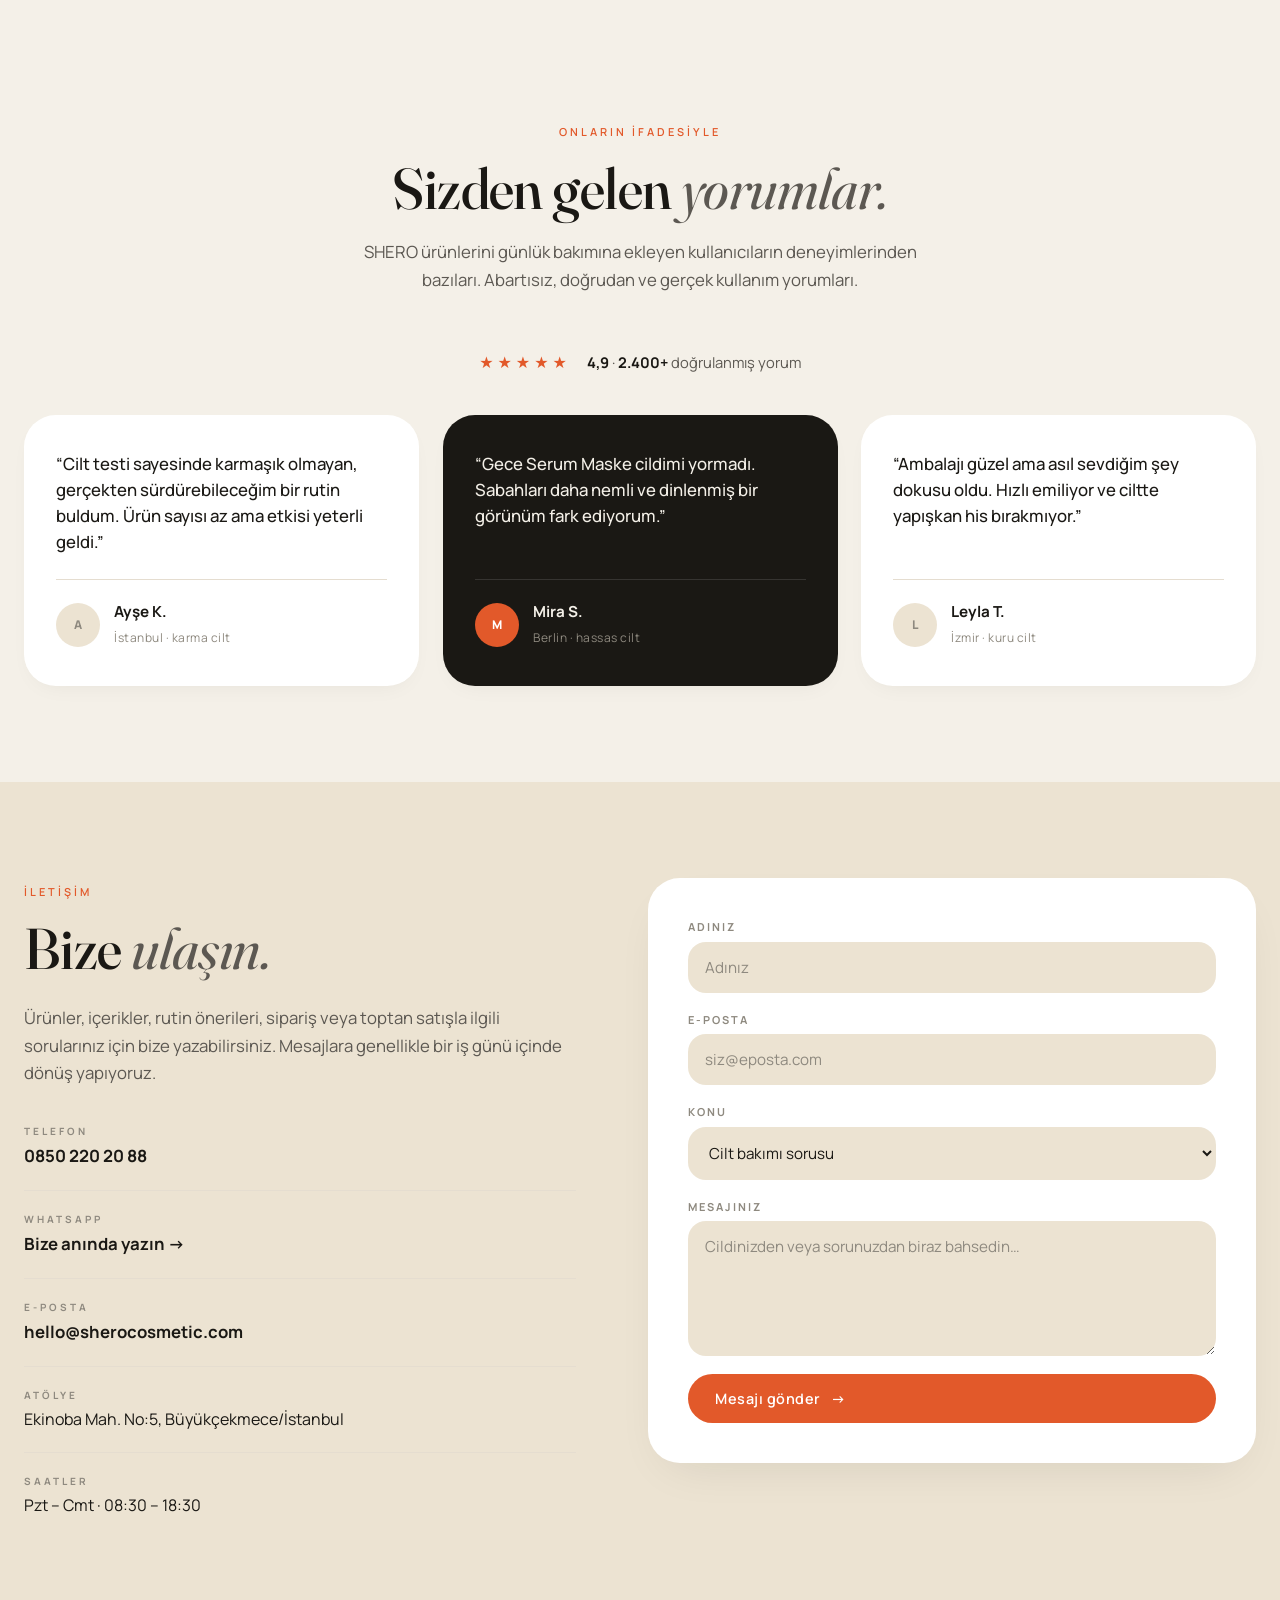
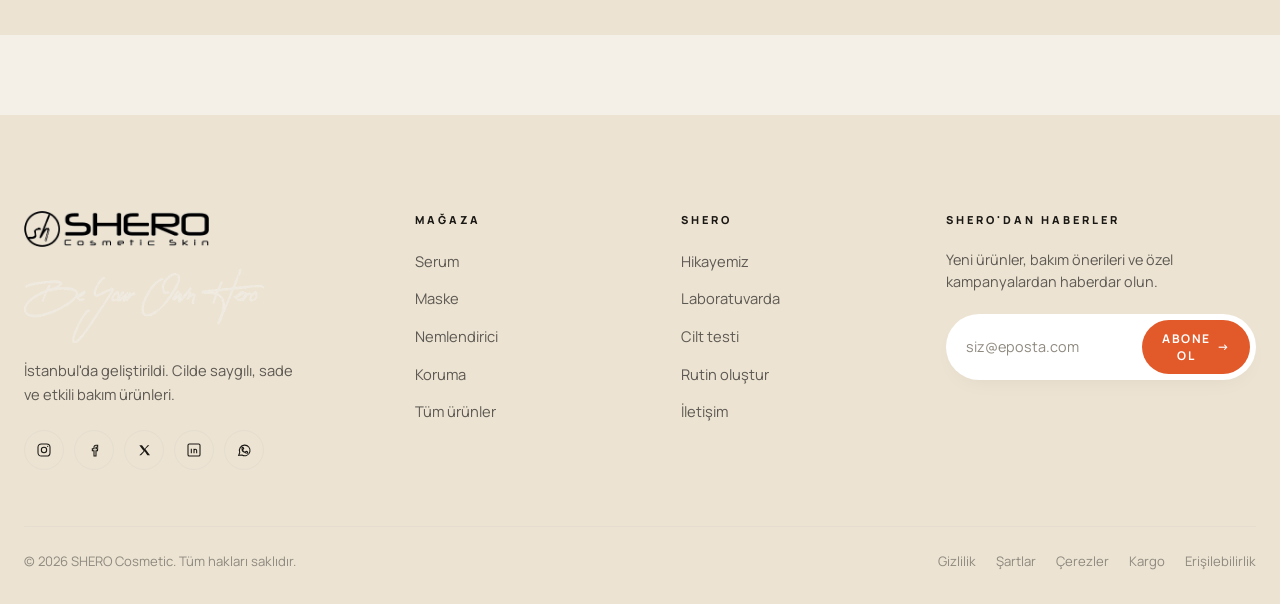
==== commit b4b77887: "About quote: shorten + drop founder cite - TR: "Kapsül içinde fondöten — Türkiye'de bir ilk, dünyada" ====
--- a/index.html
+++ b/index.html
@@ -239,8 +239,7 @@
           <img src="assets/photos/about-atelier.jpg" alt="SHERO Foundation kapsüller — ahşap disk üzerinde, kuru çiçeklerle" />
         </div>
         <blockquote class="about__quote">
-          <p>&ldquo;Kapsül içinde fondöten &mdash; Türkiye'de bir ilk, dünyada bir azınlık.&rdquo;</p>
-          <cite class="about__quote__cite">Kurucu &middot; SHERO</cite>
+          <p>&ldquo;Kapsül fondöten &mdash; Türkiye'de bir ilk!&rdquo;</p>
         </blockquote>
       </div>
     </div>
--- a/styles.css
+++ b/styles.css
@@ -1561,7 +1561,7 @@
   font-size: 1.4rem;
   line-height: 1.3;
   letter-spacing: -0.005em;
-  margin: 0 0 16px;
+  margin: 0;
   color: var(--ink);
 }
 .about__quote__cite {
